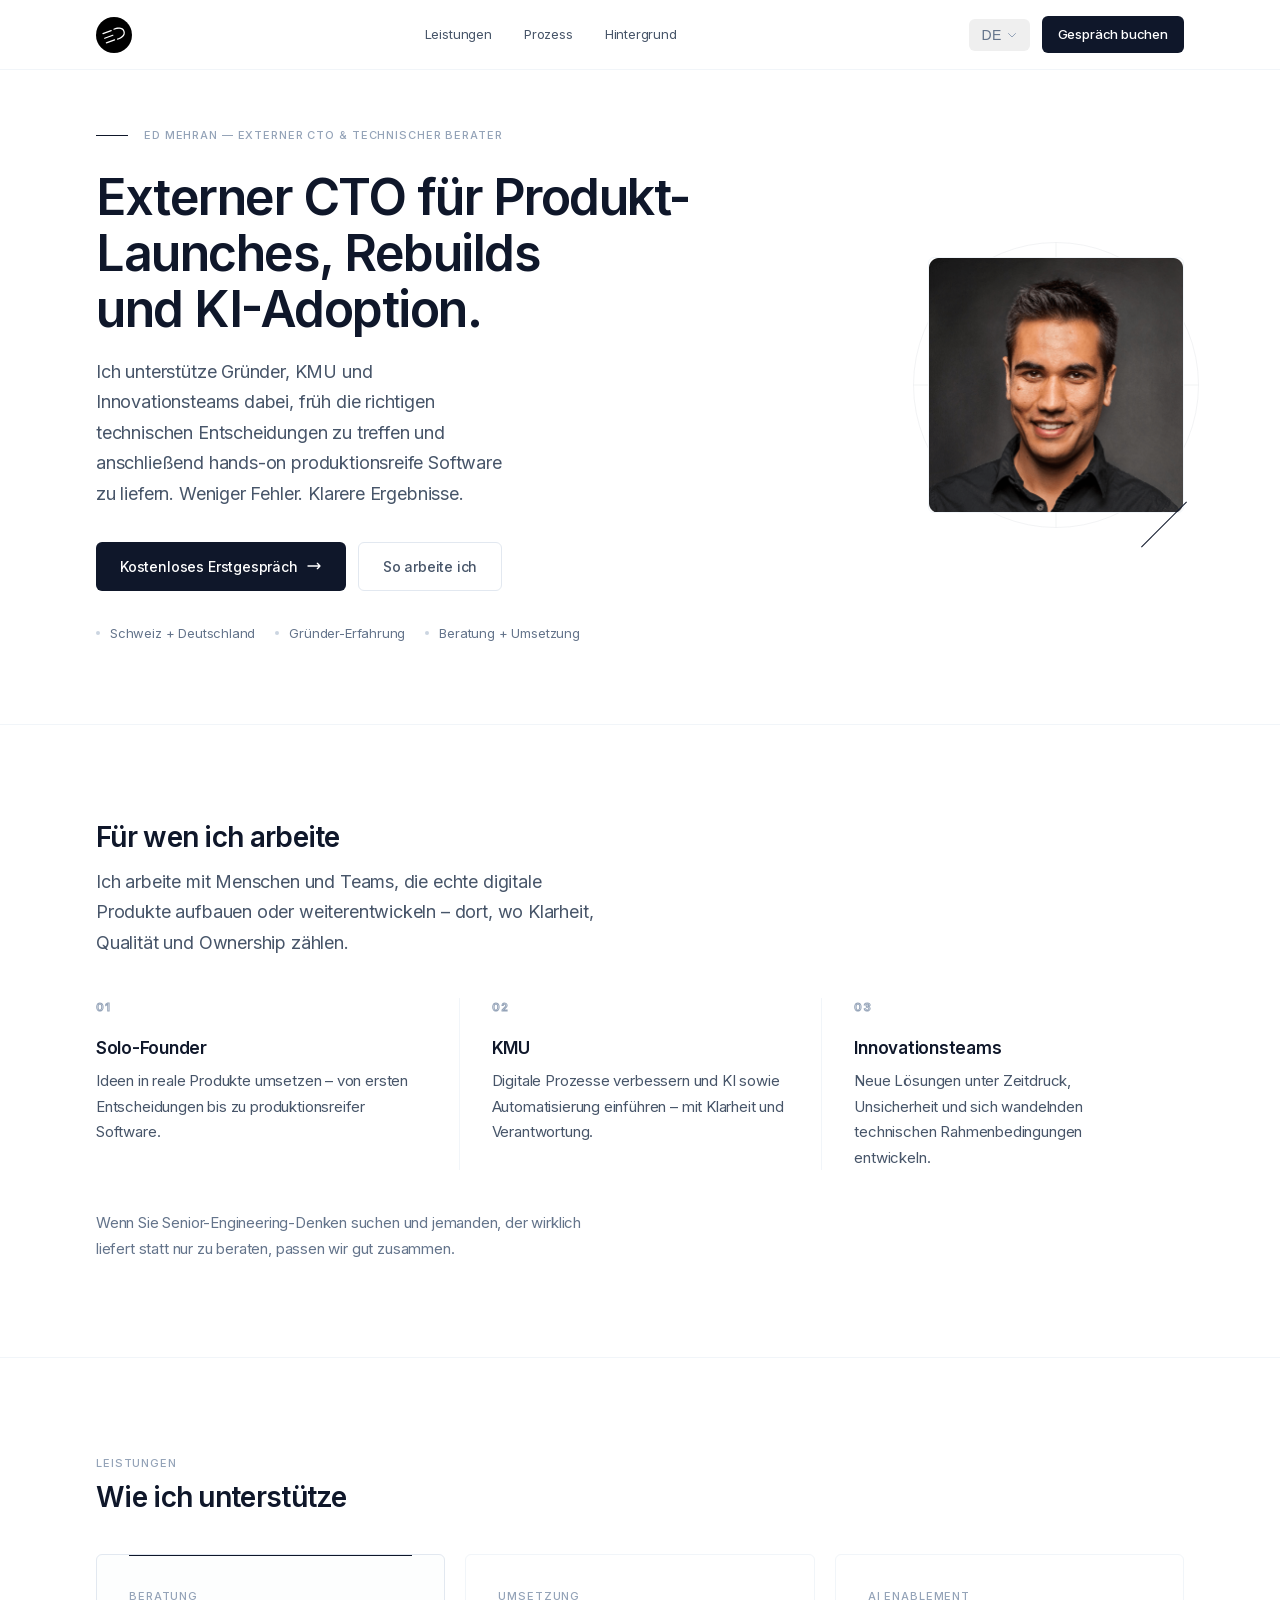
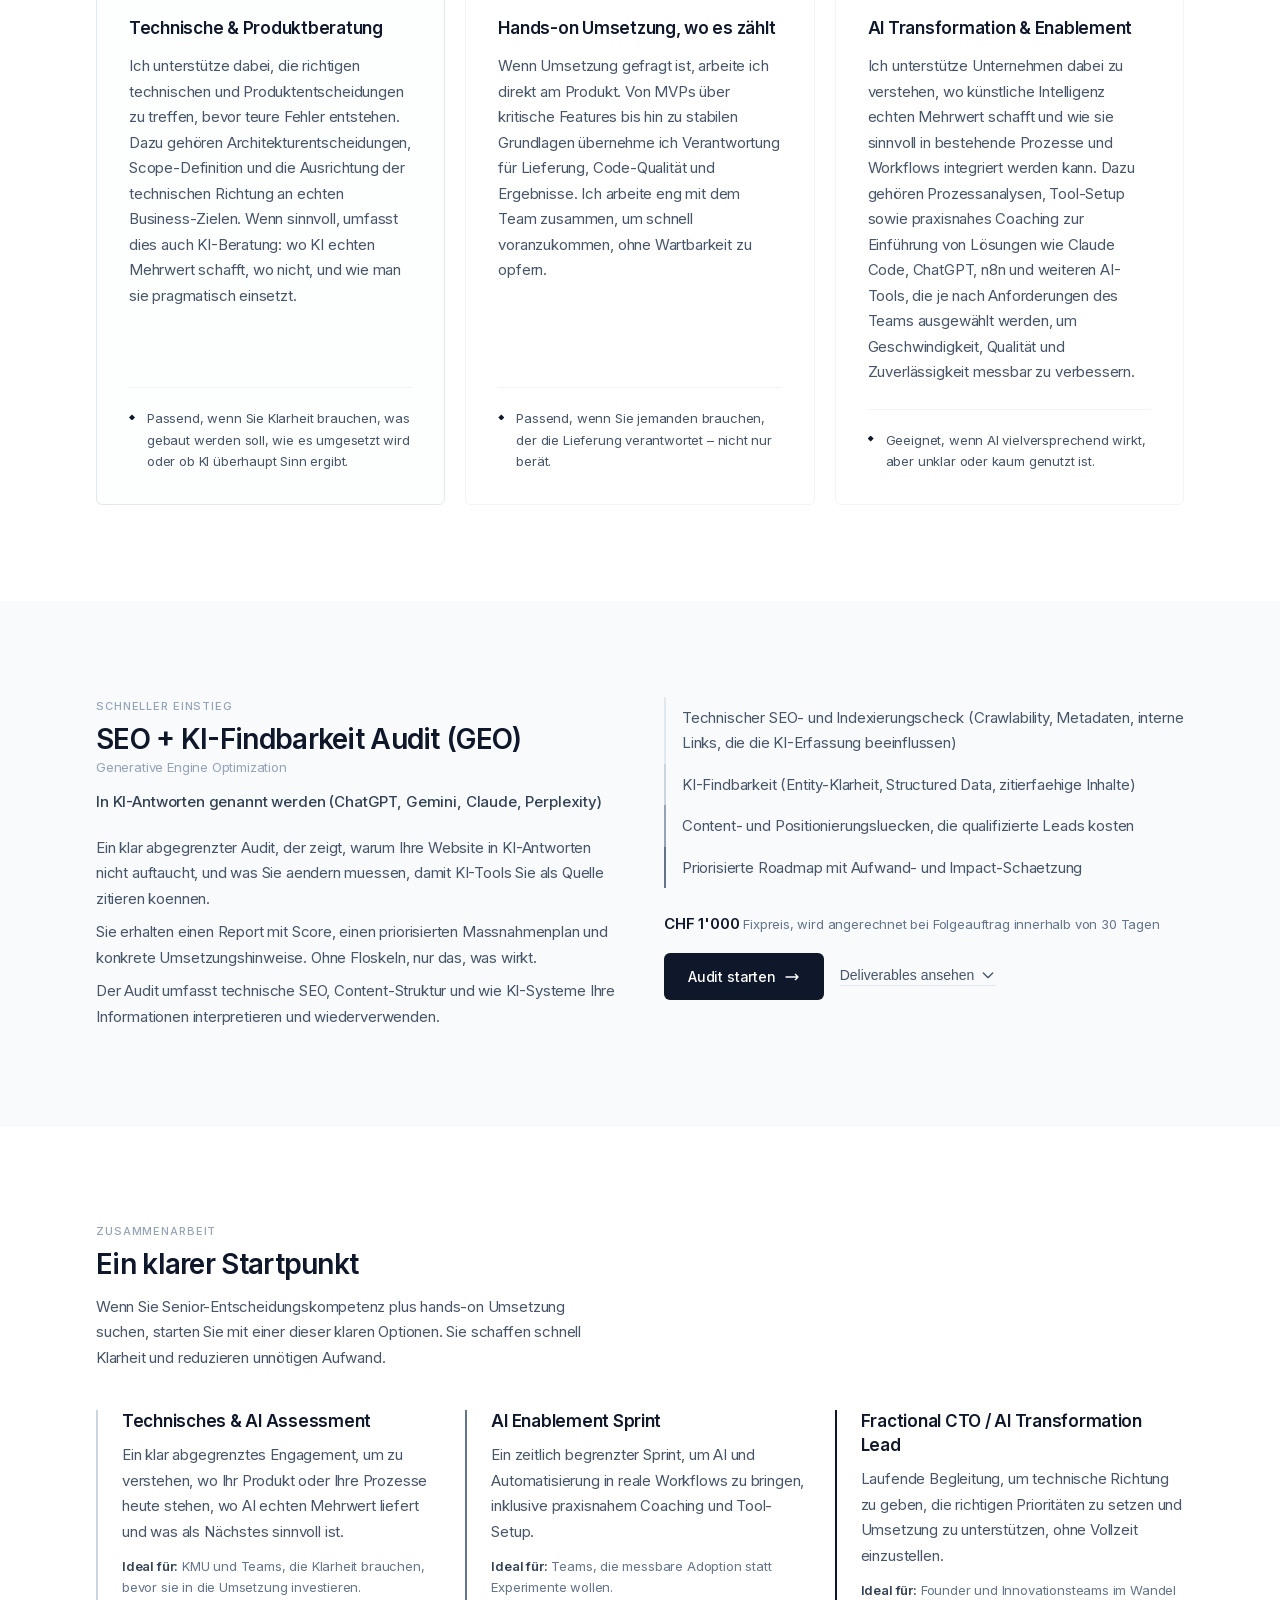
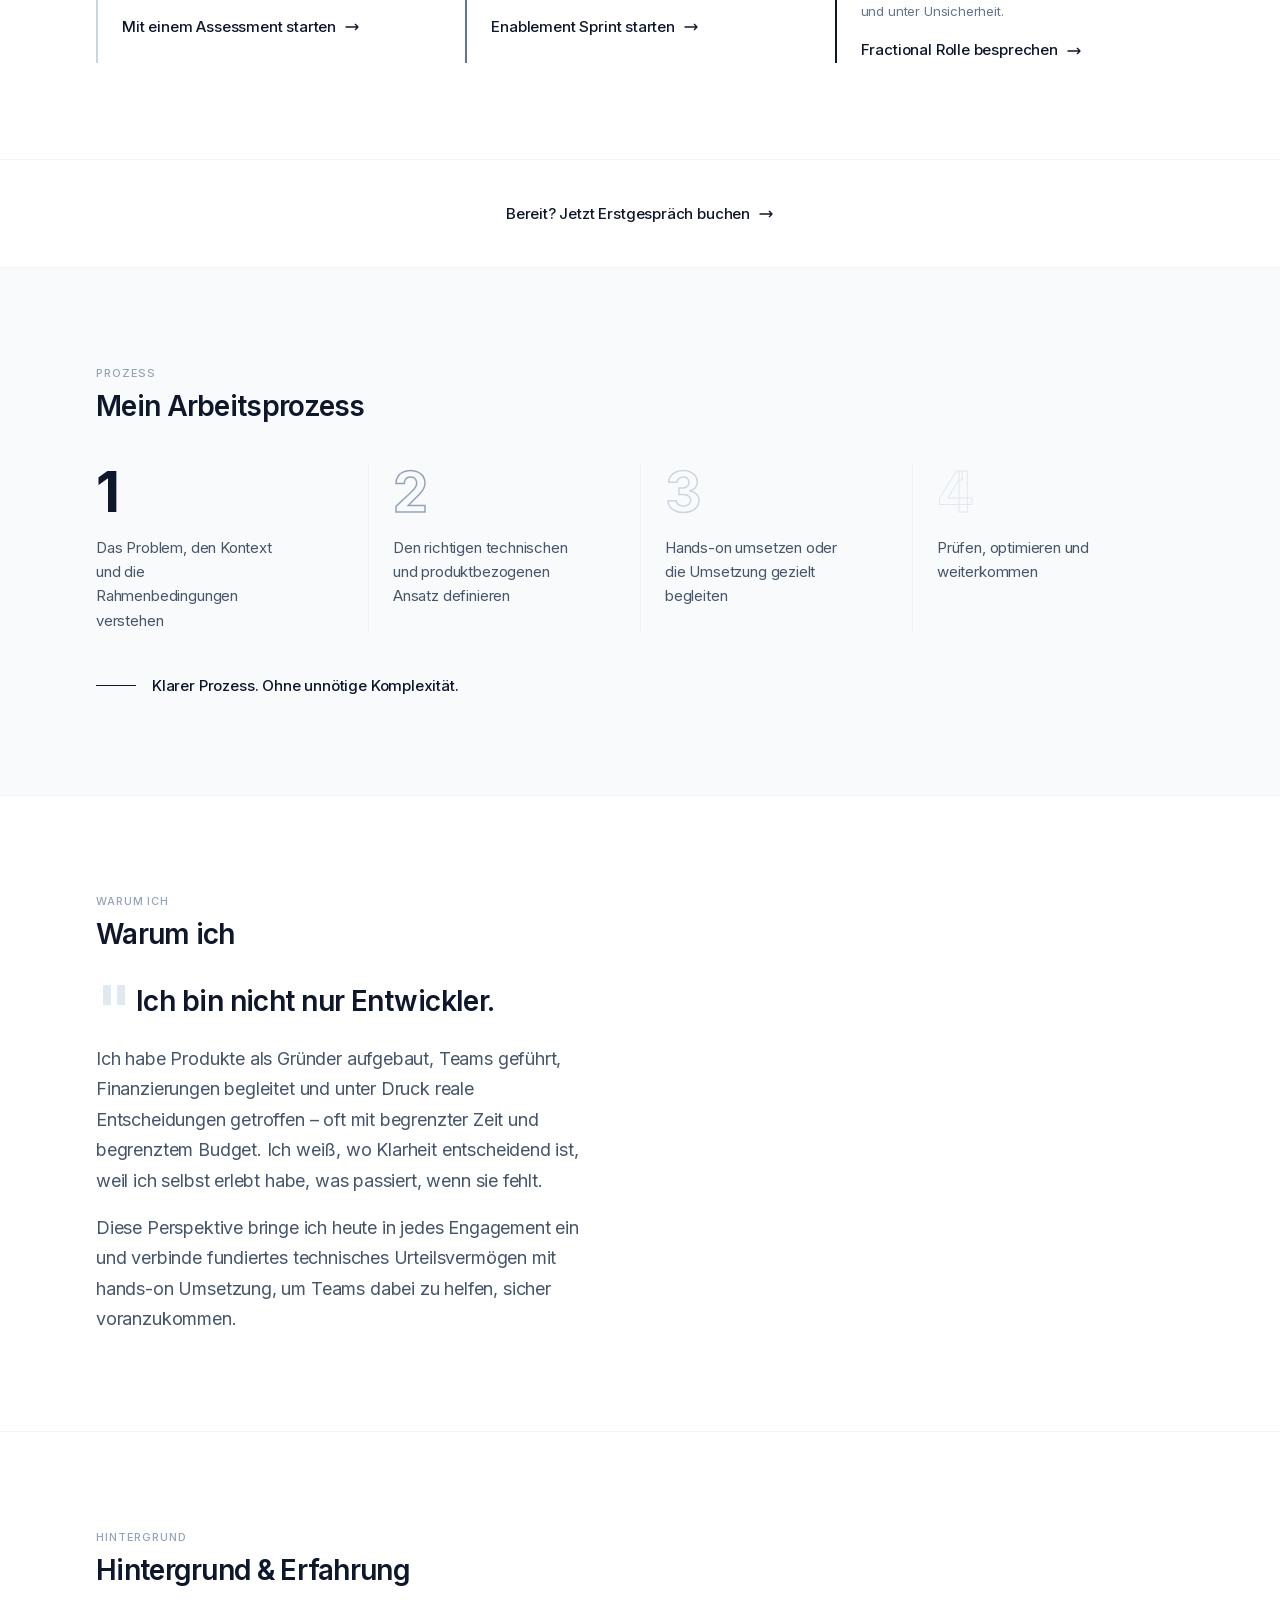
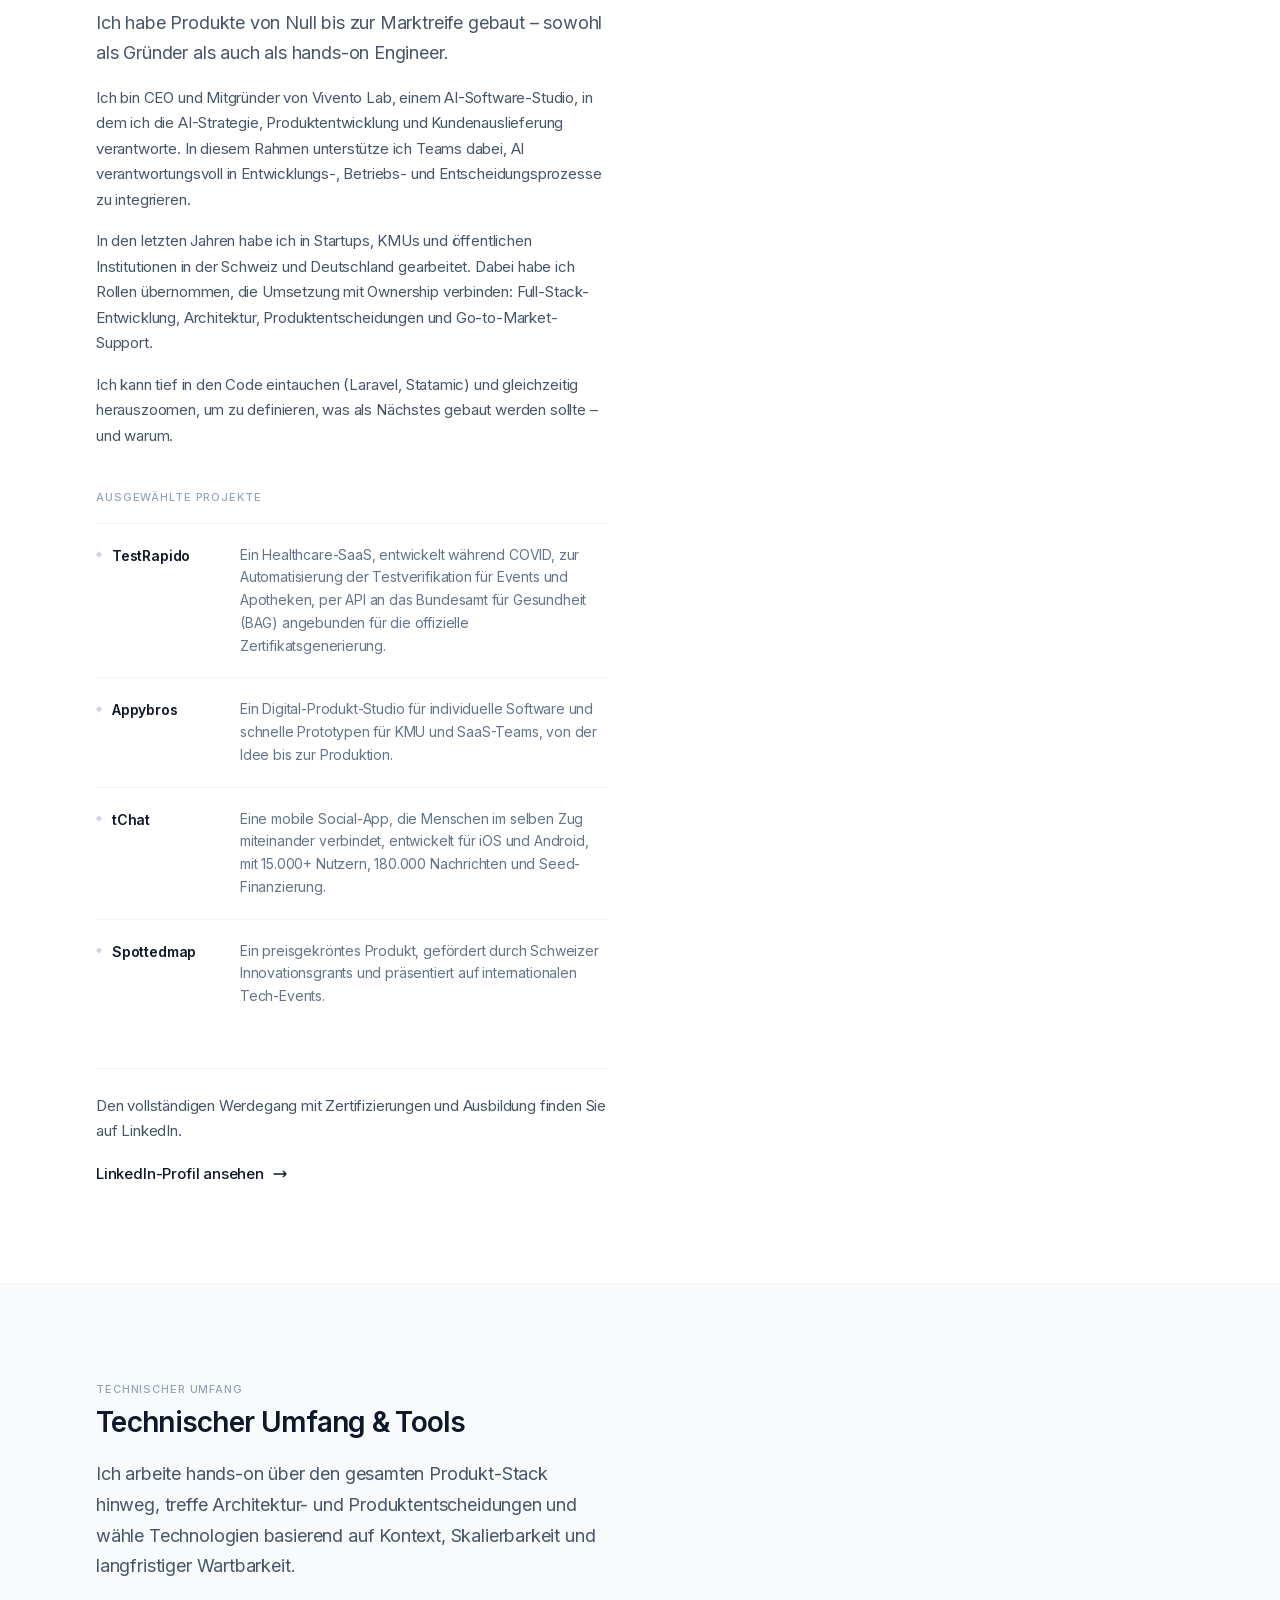
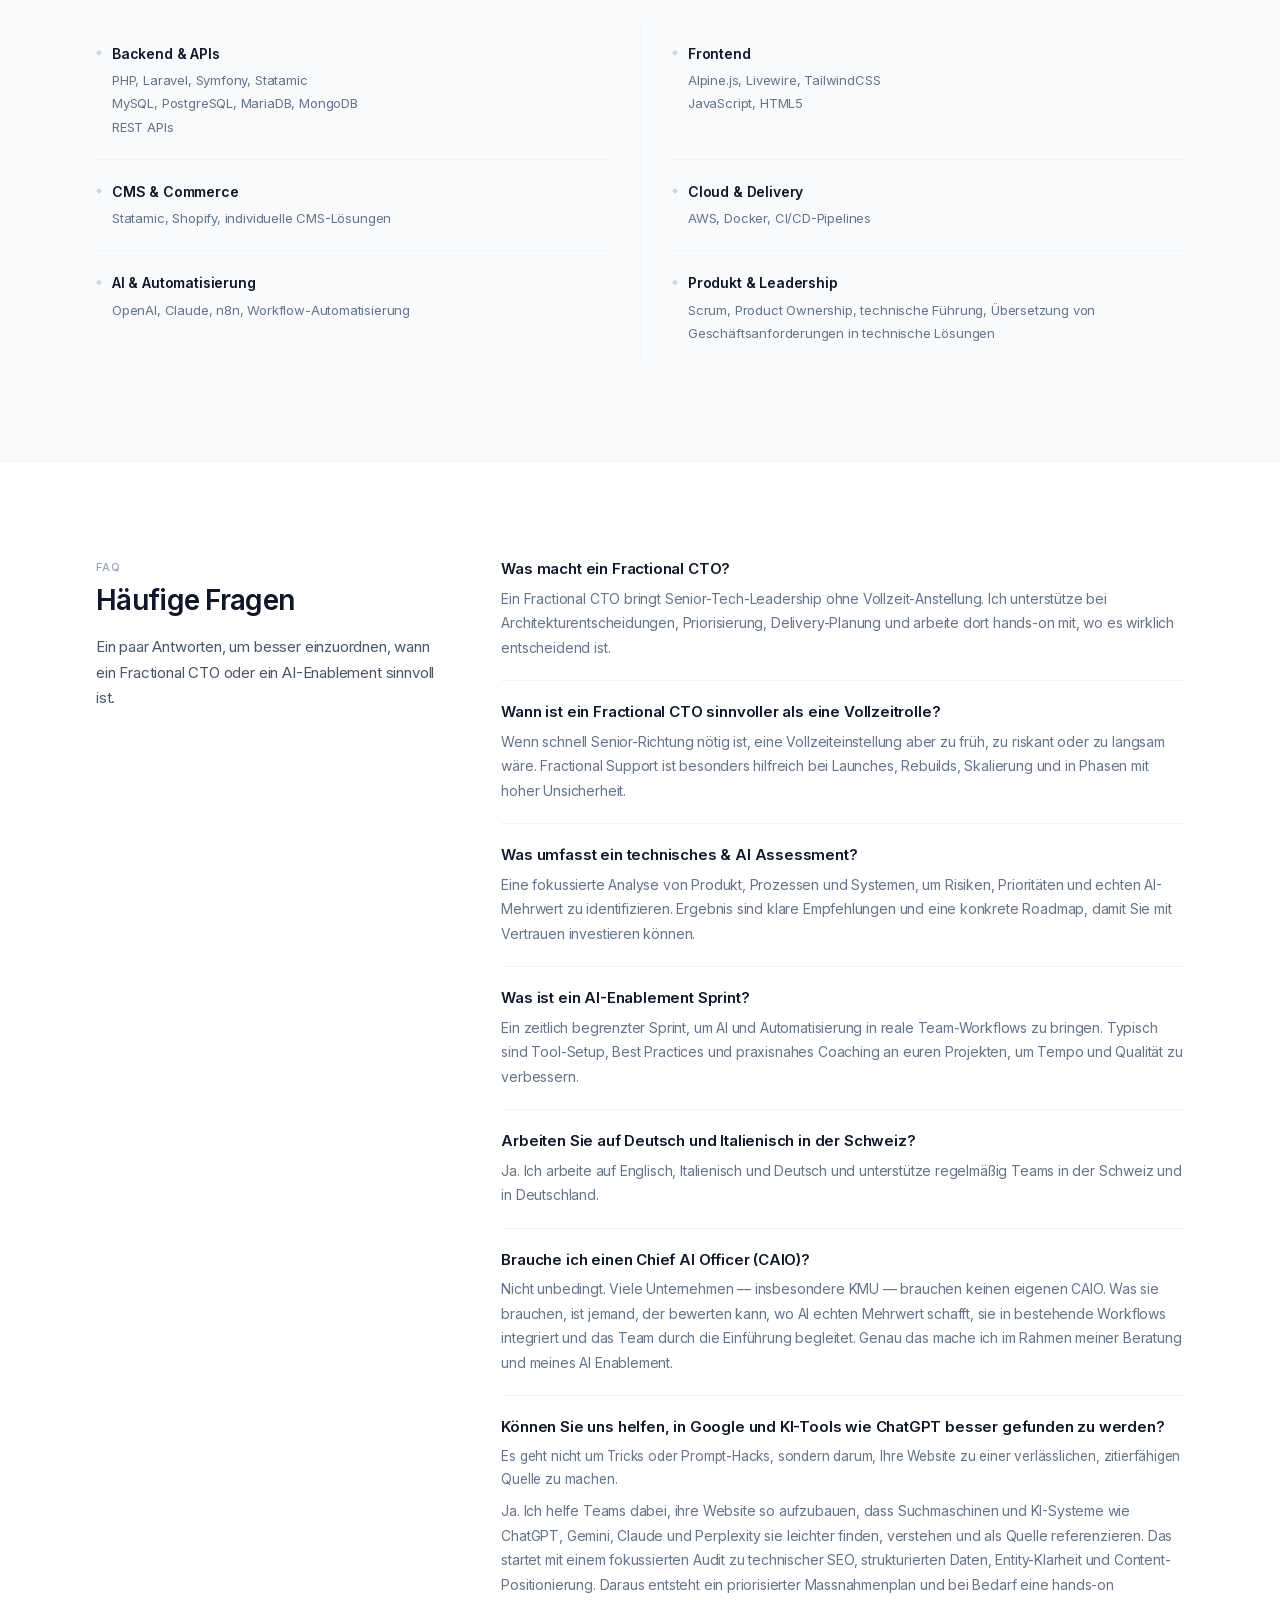
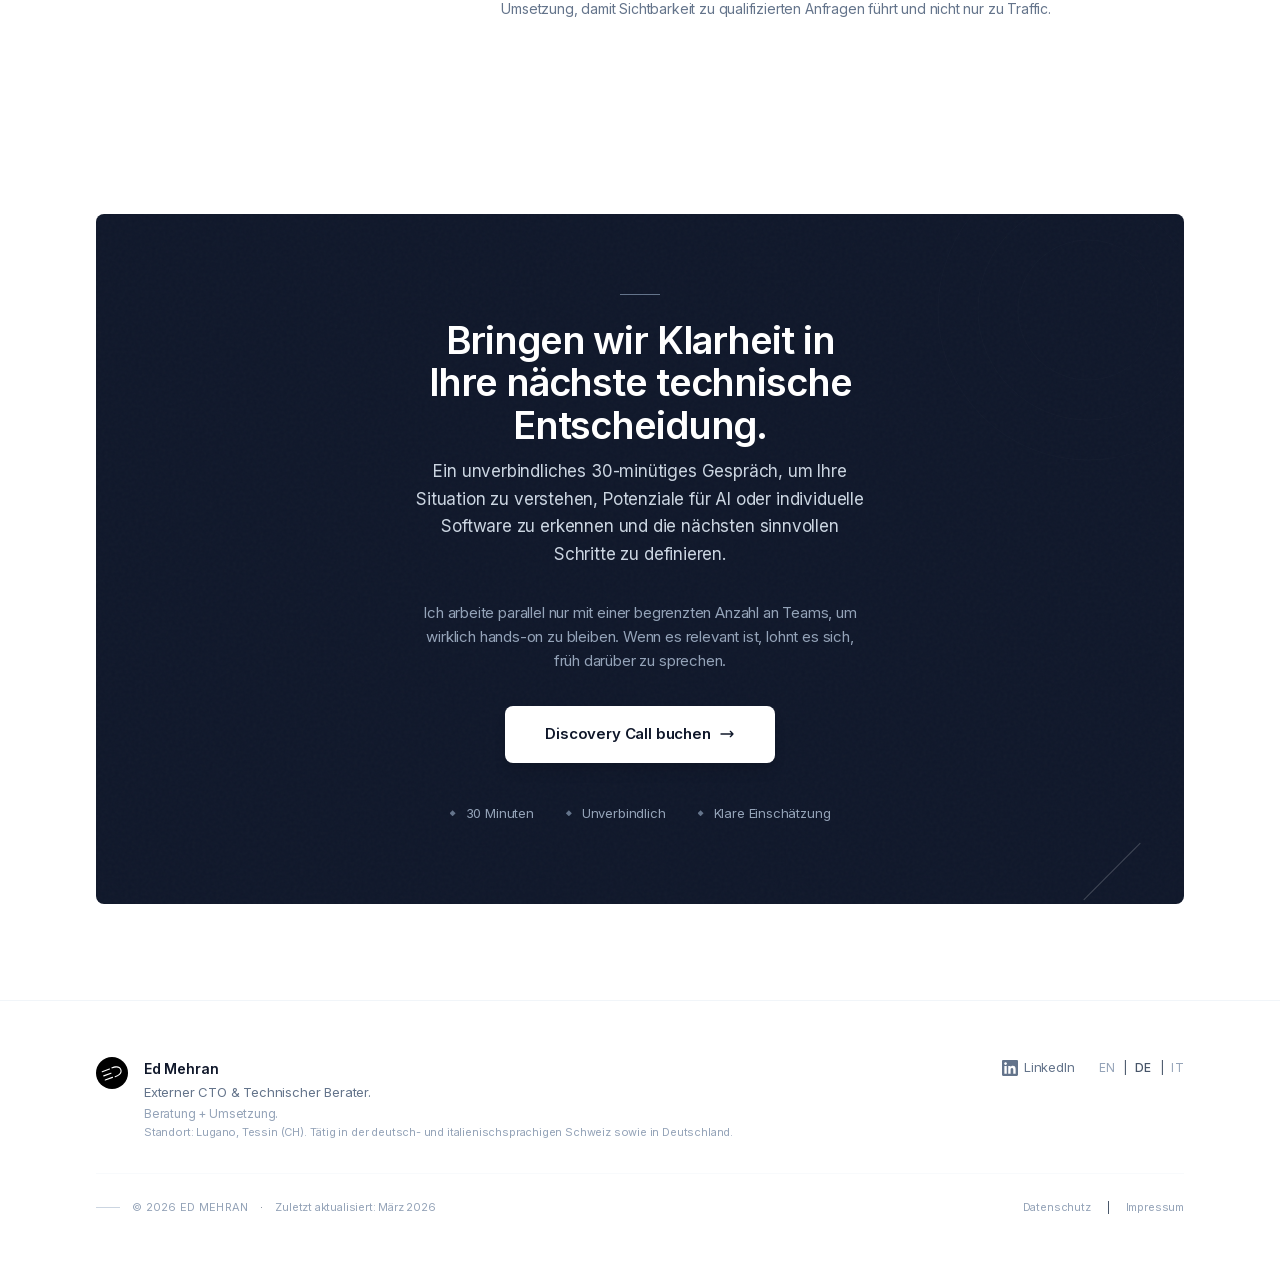
==== de/index.html @ 8ff1a32e "Improve mobile sticky CTA design and GEO section border gradient" ====
<!DOCTYPE html>
<html lang="de">
<head>
    <meta charset="UTF-8"/>
    <meta name="viewport" content="width=device-width, initial-scale=1.0"/>

    <!-- Primary Meta Tags -->
    <title>Ed Mehran | Externer CTO & Technischer Berater für Startups</title>
    <meta name="description" content="Ich helfe Gründern, frühzeitig die richtigen technischen Entscheidungen zu treffen und hands-on umzusetzen. Für KMU in der Schweiz und Deutschland."/>
    <meta name="author" content="Ed Mehran"/>
    <meta name="robots" content="index, follow, max-image-preview:large, max-snippet:-1, max-video-preview:-1"/>
    
    <!-- Canonical & Language Alternates -->
    <link rel="canonical" href="https://edmehran.com/de/"/>
    <link rel="alternate" hreflang="en" href="https://edmehran.com/"/>
    <link rel="alternate" hreflang="de" href="https://edmehran.com/de/"/>
    <link rel="alternate" hreflang="it" href="https://edmehran.com/it/"/>
    <link rel="alternate" hreflang="x-default" href="https://edmehran.com/"/>

    <!-- Open Graph / Facebook -->
    <meta property="og:type" content="website"/>
    <meta property="og:url" content="https://edmehran.com/de/"/>
    <meta property="og:title" content="Ed Mehran | Externer CTO & Technischer Berater"/>
    <meta property="og:description" content="Ich helfe Gründern, die richtigen technischen Entscheidungen zu treffen und setze sie hands-on um. Beratung + Umsetzung."/>
    <meta property="og:image" content="https://edmehran.com/assets/images/og-image-de.png"/>
    <meta property="og:image:width" content="1200"/>
    <meta property="og:image:height" content="630"/>
    <meta property="og:image:alt" content="Ed Mehran - Technischer Berater für Startups"/>
    <meta property="og:site_name" content="Ed Mehran"/>
    <meta property="og:locale" content="de_CH"/>
    <meta property="og:locale:alternate" content="en_US"/>
    <meta property="og:locale:alternate" content="it_CH"/>

    <!-- Twitter -->
    <meta name="twitter:card" content="summary_large_image"/>
    <meta name="twitter:url" content="https://edmehran.com/de/"/>
    <meta name="twitter:title" content="Ed Mehran | Externer CTO & Technischer Berater"/>
    <meta name="twitter:description" content="Ich helfe Gründern, die richtigen technischen Entscheidungen zu treffen und setze sie hands-on um. Beratung + Umsetzung."/>
    <meta name="twitter:image" content="https://edmehran.com/assets/images/og-image-de.png"/>
    <meta name="twitter:image:alt" content="Ed Mehran - Technischer Berater für Startups"/>

    <!-- Favicon -->
    <link rel="apple-touch-icon" sizes="180x180" href="../assets/favicon/apple-touch-icon.png">
    <link rel="icon" type="image/png" sizes="32x32" href="../assets/favicon/favicon-32x32.png">
    <link rel="icon" type="image/png" sizes="16x16" href="../assets/favicon/favicon-16x16.png">
    <link rel="manifest" href="../assets/favicon/site.webmanifest">
    <meta name="msapplication-TileColor" content="#0f172a">
    <meta name="theme-color" content="#ffffff">

    <!-- Structured Data for AI & Rich Snippets -->
    <script type="application/ld+json">
    {
      "@context": "https://schema.org",
      "@graph": [
        {
          "@type": "WebSite",
          "@id": "https://edmehran.com/#website",
          "url": "https://edmehran.com/",
          "name": "Ed Mehran",
          "description": "Externer CTO & Technischer Berater",
          "publisher": { "@id": "https://edmehran.com/#person" },
          "inLanguage": ["en", "de", "it"]
        },
        {
          "@type": "Person",
          "@id": "https://edmehran.com/#person",
          "name": "Ed Mehran",
          "url": "https://edmehran.com/",
          "image": "https://edmehran.com/assets/images/ed-mehran.png",
          "jobTitle": "Externer CTO & Technischer Berater",
          "description": "Unabhängiger externer CTO und technischer Berater mit Sitz in Lugano (Tessin), Schweiz. Ich unterstütze Founder, KMU und Innovationsteams bei frühen technischen Entscheidungen und liefere hands-on produktionsreife Software, inklusive AI Transformation & Enablement.",
          "hasOccupation": {
            "@type": "Occupation",
            "name": "Externer CTO & Technischer Berater"
          },
          "knowsAbout": [
            "Frühe technische Entscheidungen",
            "Build-vs-Buy Entscheidungen",
            "MVP Scoping unter Constraints",
            "Software-Architektur",
            "Produktentwicklung",
            "AI Adoption in KMU",
            "AI Enablement",
            "Production Readiness",
            "SaaS",
            "Laravel",
            "Statamic"
          ],
          "sameAs": [
            "https://www.linkedin.com/in/edmehran/",
            "https://x.com/ed_mehran",
            "https://github.com/awahed"
          ],
          "worksFor": {
            "@type": "Organization",
            "name": "Vivento Lab Sagl",
            "url": "https://vivento.ch",
            "taxID": "CHE-110.125.773"
          },
          "address": {
            "@type": "PostalAddress",
            "addressLocality": "Lugano",
            "addressRegion": "TI",
            "addressCountry": "CH"
          },
          "geo": {
            "@type": "GeoCoordinates",
            "latitude": 46.0037,
            "longitude": 8.9511
          }
        },
        {
          "@type": "ProfessionalService",
          "@id": "https://edmehran.com/#service",
          "name": "Ed Mehran - Technische Beratung",
          "url": "https://edmehran.com/de/",
          "description": "Leistungen als externer CTO, technische Beratung sowie AI Transformation & Enablement für Startups, KMU und Innovationsteams in der Schweiz und Deutschland.",
          "provider": { "@id": "https://edmehran.com/#person" },
          "areaServed": [
            { "@type": "Country", "name": "Switzerland" },
            { "@type": "City", "name": "Lugano" },
            { "@type": "City", "name": "Zurich" },
            { "@type": "City", "name": "Basel" },
            { "@type": "City", "name": "Bern" },
            { "@type": "City", "name": "Zug" },
            { "@type": "City", "name": "St. Gallen" },
            { "@type": "City", "name": "Lucerne" },
            { "@type": "City", "name": "Winterthur" },
            { "@type": "City", "name": "Bellinzona" },
            { "@type": "Country", "name": "Germany" },
            { "@type": "City", "name": "Munich" },
            { "@type": "City", "name": "Berlin" },
            { "@type": "City", "name": "Hamburg" },
            { "@type": "City", "name": "Frankfurt" }
          ],
          "serviceType": [
            "Externer CTO",
            "Technische Beratung",
            "MVP-Entwicklung",
            "Software-Architektur",
            "Produktstrategie",
            "AI Transformation & Enablement"
          ],
          "hasOfferCatalog": [
            {
              "@type": "OfferCatalog",
              "name": "Leistungen",
              "itemListElement": [
                {
                  "@type": "Offer",
                  "name": "Technische & Produktberatung",
                  "itemOffered": {
                    "@type": "Service",
                    "name": "Technische & Produktberatung",
                    "description": "Architekturentscheidungen, Scope-Definition und Ausrichtung der technischen Richtung auf Business-Ziele."
                  }
                },
                {
                  "@type": "Offer",
                  "name": "Hands-on Umsetzung",
                  "itemOffered": {
                    "@type": "Service",
                    "name": "Hands-on Umsetzung",
                    "description": "Von MVPs bis zu kritischen Features und soliden Grundlagen. Verantwortung für Lieferung, Code-Qualität und Ergebnisse."
                  }
                },
                {
                  "@type": "Offer",
                  "name": "AI Transformation & Enablement",
                  "itemOffered": {
                    "@type": "Service",
                    "name": "AI Transformation & Enablement",
                    "description": "Prozessanalyse, Tool-Setup und praxisnahes Coaching, um AI-Werkzeuge wirksam und messbar einzusetzen."
                  }
                }
              ]
            },
            {
              "@type": "OfferCatalog",
              "name": "Zusammenarbeit",
              "itemListElement": [
                {
                  "@type": "Offer",
                  "name": "Technisches & AI Assessment",
                  "url": "https://edmehran.com/de/#engagement",
                  "category": "Assessment",
                  "audience": {
                    "@type": "Audience",
                    "audienceType": "KMU und Teams, die Klarheit brauchen, bevor sie in die Umsetzung investieren."
                  },
                  "itemOffered": {
                    "@type": "Service",
                    "name": "Technisches & AI Assessment",
                    "serviceType": "Assessment",
                    "description": "Klar abgegrenztes Engagement zur Einordnung von Produkt/Prozessen, Identifikation von AI-Mehrwert und Ableitung der nächsten Schritte."
                  }
                },
                {
                  "@type": "Offer",
                  "name": "AI Enablement Sprint",
                  "url": "https://edmehran.com/de/#engagement",
                  "category": "Sprint",
                  "audience": {
                    "@type": "Audience",
                    "audienceType": "Teams, die messbare Adoption statt Experimente wollen."
                  },
                  "itemOffered": {
                    "@type": "Service",
                    "name": "AI Enablement Sprint",
                    "serviceType": "Sprint",
                    "description": "Zeitlich begrenzter Sprint, um AI und Automatisierung in reale Workflows zu bringen, inklusive Coaching und Tool-Setup."
                  }
                },
                {
                  "@type": "Offer",
                  "name": "Fractional CTO / AI Transformation Lead",
                  "url": "https://edmehran.com/de/#engagement",
                  "category": "Retainer",
                  "audience": {
                    "@type": "Audience",
                    "audienceType": "Founder und Innovationsteams, die Komplexität und Veränderung navigieren."
                  },
                  "itemOffered": {
                    "@type": "Service",
                    "name": "Fractional CTO / AI Transformation Lead",
                    "serviceType": "Fractional Leadership",
                    "description": "Laufende Begleitung, um technische Richtung zu geben, Prioritäten zu setzen und Umsetzung zu unterstützen, ohne Vollzeit einzustellen."
                  }
                },
                {
                  "@type": "Offer",
                  "name": "SEO + KI-Findbarkeit Audit (GEO)",
                  "url": "https://edmehran.com/de/#geo-audit",
                  "category": "Audit",
                  "itemOffered": {
                    "@type": "Service",
                    "name": "SEO + KI-Findbarkeit Audit (GEO)",
                    "serviceType": "Audit",
                    "description": "Abgegrenzter Audit zur Verbesserung von SEO und KI-Findbarkeit, mit klaren Prioritäten und konkretem Massnahmenplan."
                  }
                }
              ]
            }
          ]
        },
        {
          "@type": "WebPage",
          "@id": "https://edmehran.com/de/#webpage",
          "url": "https://edmehran.com/de/",
          "name": "Ed Mehran | Externer CTO & Technischer Berater",
          "isPartOf": { "@id": "https://edmehran.com/#website" },
          "about": { "@id": "https://edmehran.com/#person" },
          "mainEntity": { "@id": "https://edmehran.com/#service" },
          "description": "Technische Beratung mit Gründer-Perspektive für Startups und KMU, inklusive Produktentwicklung, AI Transformation & Enablement und produktionsreifer Software-Lieferung.",
          "inLanguage": "de",
          "dateModified": "2026-03-01"
        }
      ]
    }
    </script>

    <script type="application/ld+json">
    {
      "@context": "https://schema.org",
      "@type": "FAQPage",
      "mainEntity": [
        {
          "@type": "Question",
          "name": "Was macht ein Fractional CTO?",
          "acceptedAnswer": {
            "@type": "Answer",
            "text": "Ein Fractional CTO bringt Senior-Tech-Leadership ohne Vollzeit-Anstellung. Ich unterstütze bei Architekturentscheidungen, Priorisierung, Delivery-Planung und arbeite dort hands-on mit, wo es wirklich entscheidend ist."
          }
        },
        {
          "@type": "Question",
          "name": "Wann ist ein Fractional CTO sinnvoller als eine Vollzeitrolle?",
          "acceptedAnswer": {
            "@type": "Answer",
            "text": "Wenn schnell Senior-Richtung nötig ist, eine Vollzeiteinstellung aber zu früh, zu riskant oder zu langsam wäre. Fractional Support ist besonders hilfreich bei Launches, Rebuilds, Skalierung und in Phasen mit hoher Unsicherheit."
          }
        },
        {
          "@type": "Question",
          "name": "Was umfasst ein technisches & AI Assessment?",
          "acceptedAnswer": {
            "@type": "Answer",
            "text": "Eine fokussierte Analyse von Produkt, Prozessen und Systemen, um Risiken, Prioritäten und echten AI-Mehrwert zu identifizieren. Ergebnis sind klare Empfehlungen und eine konkrete Roadmap, damit Sie mit Vertrauen investieren können."
          }
        },
        {
          "@type": "Question",
          "name": "Was ist ein AI-Enablement Sprint?",
          "acceptedAnswer": {
            "@type": "Answer",
            "text": "Ein zeitlich begrenzter Sprint, um AI und Automatisierung in reale Team-Workflows zu bringen. Typisch sind Tool-Setup, Best Practices und praxisnahes Coaching an euren Projekten, um Tempo und Qualität zu verbessern."
          }
        },
        {
          "@type": "Question",
          "name": "Arbeiten Sie auf Deutsch und Italienisch in der Schweiz?",
          "acceptedAnswer": {
            "@type": "Answer",
            "text": "Ja. Ich arbeite auf Englisch, Italienisch und Deutsch und unterstütze regelmäßig Teams in der Schweiz und in Deutschland."
          }
        },
        {
          "@type": "Question",
          "name": "Brauche ich einen Chief AI Officer (CAIO)?",
          "acceptedAnswer": {
            "@type": "Answer",
            "text": "Nicht unbedingt. Viele Unternehmen — insbesondere KMU — brauchen keinen eigenen CAIO. Was sie brauchen, ist jemand, der bewerten kann, wo AI echten Mehrwert schafft, sie in bestehende Workflows integriert und das Team durch die Einführung begleitet. Genau das mache ich im Rahmen meiner Beratung und meines AI Enablement."
          }
        },
        {
          "@type": "Question",
          "name": "Können Sie uns helfen, in Google und KI-Tools wie ChatGPT besser gefunden zu werden?",
          "acceptedAnswer": {
            "@type": "Answer",
            "text": "Ja. Ich helfe Teams dabei, ihre Website so aufzubauen, dass Suchmaschinen und KI-Systeme wie ChatGPT, Gemini, Claude und Perplexity sie leichter finden, verstehen und als Quelle referenzieren. Das startet mit einem fokussierten Audit zu technischer SEO, strukturierten Daten, Entity-Klarheit und Content-Positionierung. Daraus entsteht ein priorisierter Massnahmenplan und bei Bedarf eine hands-on Umsetzung, damit Sichtbarkeit zu qualifizierten Anfragen führt und nicht nur zu Traffic."
          }
        }
      ]
    }
    </script>

    <script type="application/ld+json">
    {
      "@context": "https://schema.org",
      "@type": "BreadcrumbList",
      "itemListElement": [
        {
          "@type": "ListItem",
          "position": 1,
          "name": "Home",
          "item": "https://edmehran.com/"
        },
        {
          "@type": "ListItem",
          "position": 2,
          "name": "Deutsch",
          "item": "https://edmehran.com/de/"
        }
      ]
    }
    </script>

    <link rel="stylesheet" href="../assets/css/style.css">
    <script defer src="../assets/js/alpine.min.js"></script>
    <!-- Privacy-friendly analytics by Plausible -->
    <script async src="https://plausible.io/js/pa-OlTwVZ5_C9F_pvSf1bRpq.js"></script>
    <script>
      window.plausible=window.plausible||function(){(plausible.q=plausible.q||[]).push(arguments)},plausible.init=plausible.init||function(i){plausible.o=i||{}};
      plausible.init()
    </script>
</head>
<body>
    <div class="min-h-screen flex flex-col">
        <!-- Header -->
        <header x-data="{ mobileMenuOpen: false, langMenuOpen: false }" class="header">
            <nav class="container-wide py-4">
                <div class="flex items-center justify-between">
                    <!-- Logo -->
                    <a href="../" class="flex items-center" aria-label="Ed Mehran - Home">
                        <svg class="w-9 h-9" width="48" height="48" viewBox="0 0 48 48" fill="none" xmlns="http://www.w3.org/2000/svg">
                            <circle cx="24" cy="24" r="24" fill="black"></circle>
                            <path fill-rule="evenodd" clip-rule="evenodd" d="M8.53964 22.3585C8.38332 21.929 8.60477 21.4541 9.03427 21.2978L19.9217 17.335C20.3512 17.1787 20.8261 17.4002 20.9825 17.8297C21.1388 18.2592 20.9173 18.7341 20.4878 18.8904L9.60037 22.8531C9.17087 23.0094 8.69597 22.788 8.53964 22.3585Z" fill="white"></path>
                            <path fill-rule="evenodd" clip-rule="evenodd" d="M10.804 28.5799C10.6477 28.1504 10.8692 27.6755 11.2987 27.5192L22.1861 23.5565C22.6156 23.4002 23.0906 23.6216 23.2469 24.0511C23.4032 24.4806 23.1817 24.9555 22.7522 25.1118L11.8648 29.0745C11.4353 29.2309 10.9604 29.0094 10.804 28.5799Z" fill="white"></path>
                            <path fill-rule="evenodd" clip-rule="evenodd" d="M13.0685 34.8011C12.9121 34.3716 13.1336 33.8967 13.5631 33.7404L24.4506 29.7777C24.8801 29.6213 25.355 29.8428 25.5113 30.2723C25.6676 30.7018 25.4462 31.1767 25.0167 31.333L14.1292 35.2957C13.6997 35.4521 13.2248 35.2306 13.0685 34.8011Z" fill="white"></path>
                            <path fill-rule="evenodd" clip-rule="evenodd" d="M38.0231 18.6741C37.4224 17.0235 36.4228 15.8684 35.1865 15.1194C33.9642 14.3788 32.5552 14.0614 31.1555 13.9967C28.3721 13.8681 25.4543 14.7302 23.6139 15.5529C23.2175 15.7301 23.0255 16.1835 23.174 16.5915C23.3227 17.0001 23.7746 17.2109 24.1832 17.0621L24.9986 16.7653L24.9998 16.7685C26.6733 16.1206 28.9561 15.552 31.079 15.6501C32.2919 15.7062 33.4092 15.9778 34.3289 16.535C35.2346 17.0837 35.9928 17.9351 36.4678 19.2402C36.9428 20.5453 36.9092 21.6848 36.5681 22.6873C36.2218 23.7053 35.5405 24.6315 34.6474 25.4541C33.0842 26.8939 30.97 27.9257 29.2715 28.5051L29.2727 28.5083L28.4573 28.805C28.0486 28.9538 27.8379 29.4056 27.9867 29.8143C28.1352 30.2223 28.5737 30.4462 28.9913 30.3271C30.93 29.7744 33.7192 28.5593 35.7687 26.6716C36.7994 25.7223 37.6747 24.5735 38.1351 23.2205C38.6007 21.8521 38.6239 20.3247 38.0231 18.6741Z" fill="white"></path>
                        </svg>
                    </a>

                    <!-- Desktop Nav -->
                    <div class="hidden md:flex items-center space-x-8">
                        <a href="#services" class="nav-link">Leistungen</a>
                        <a href="#how-i-work" class="nav-link">Prozess</a>
                        <a href="#background" class="nav-link">Hintergrund</a>
                    </div>

                    <!-- Right Side -->
                    <div class="flex items-center space-x-3">
                        <!-- Language Switcher -->
                        <div class="relative">
                            <button @click="langMenuOpen = !langMenuOpen" @click.away="langMenuOpen = false" class="btn-ghost" aria-label="Sprache wählen">
                                <span class="uppercase text-[0.6875rem] font-medium tracking-wide">de</span>
                                <svg class="w-3 h-3 ml-1 text-slate-400" fill="none" stroke="currentColor" viewBox="0 0 24 24">
                                    <path stroke-linecap="round" stroke-linejoin="round" stroke-width="2" d="M19 9l-7 7-7-7"/>
                                </svg>
                            </button>
                            <div x-show="langMenuOpen" x-cloak x-transition:enter="transition ease-out duration-100" x-transition:enter-start="opacity-0 scale-95" x-transition:enter-end="opacity-100 scale-100" x-transition:leave="transition ease-in duration-75" x-transition:leave-start="opacity-100 scale-100" x-transition:leave-end="opacity-0 scale-95" class="lang-dropdown">
                                <a href="../">English</a>
                                <a href="../it/">Italiano</a>
                            </div>
                        </div>

                        <!-- CTA Button -->
                        <a href="#contact" class="hidden md:inline-flex btn-primary" style="padding: 0.5rem 1rem; font-size: 0.8125rem;">Gespräch buchen</a>

                        <!-- Mobile Menu Button -->
                        <button @click="mobileMenuOpen = !mobileMenuOpen" class="md:hidden p-2 text-slate-600 hover:text-slate-900 hover:bg-slate-100 rounded-md" aria-label="Menü öffnen">
                            <svg x-show="!mobileMenuOpen" class="w-5 h-5" fill="none" stroke="currentColor" viewBox="0 0 24 24">
                                <path stroke-linecap="round" stroke-linejoin="round" stroke-width="2" d="M4 6h16M4 12h16M4 18h16"/>
                            </svg>
                            <svg x-show="mobileMenuOpen" x-cloak class="w-5 h-5" fill="none" stroke="currentColor" viewBox="0 0 24 24">
                                <path stroke-linecap="round" stroke-linejoin="round" stroke-width="2" d="M6 18L18 6M6 6l12 12"/>
                            </svg>
                        </button>
                    </div>
                </div>

                <!-- Mobile Menu -->
                <div x-show="mobileMenuOpen" x-cloak x-transition class="md:hidden mobile-menu">
                    <div class="flex flex-col space-y-1">
                        <a href="#services" @click="mobileMenuOpen = false">Leistungen</a>
                        <a href="#how-i-work" @click="mobileMenuOpen = false">Prozess</a>
                        <a href="#background" @click="mobileMenuOpen = false">Hintergrund</a>
                        <div class="pt-2 mt-2 border-t border-slate-100">
                            <a href="#contact" @click="mobileMenuOpen = false" class="btn-primary w-full text-center">Kostenloses Erstgespräch</a>
                        </div>
                    </div>
                </div>
            </nav>
        </header>

        <main class="flex-grow">
            <!-- Hero Section -->
            <section class="relative overflow-hidden bg-white">
                <div class="container-wide pt-10 pb-12 md:pt-12 md:pb-16 lg:pt-14 lg:pb-20">
                    <div class="grid hero-grid gap-8 lg:gap-10 items-center">
                        <!-- Content -->
                        <div class="max-w-xl lg:max-w-none">
                            <div class="hero-eyebrow mb-6">
                                <p class="text-eyebrow">Ed Mehran — Externer CTO & Technischer Berater</p>
                            </div>

                            <h1 class="text-display mb-5 text-balance">Externer CTO für Produkt-Launches, Rebuilds und KI-Adoption.</h1>

                            <p class="text-body-lg mb-8" style="max-width: 26rem;">Ich unterstütze Gründer, KMU und Innovationsteams dabei, früh die richtigen technischen Entscheidungen zu treffen und anschließend hands-on produktionsreife Software zu liefern. Weniger Fehler. Klarere Ergebnisse.</p>

                            <div class="flex flex-col sm:flex-row gap-3 mb-8">
                                <a href="https://meetings-eu1.hubspot.com/ed-mehran1" class="btn-primary">
                                    Kostenloses Erstgespräch
                                    <svg class="ml-2 w-4 h-4" fill="none" stroke="currentColor" viewBox="0 0 24 24">
                                        <path stroke-linecap="round" stroke-linejoin="round" stroke-width="2" d="M17 8l4 4m0 0l-4 4m4-4H3"/>
                                    </svg>
                                </a>
                                <a href="#how-i-work" class="btn-secondary">So arbeite ich</a>
                            </div>

                            <div class="flex flex-wrap gap-x-5 gap-y-2">
                                <span class="signal-chip">Schweiz + Deutschland</span>
                                <span class="signal-chip">Gründer-Erfahrung</span>
                                <span class="signal-chip">Beratung + Umsetzung</span>
                            </div>
                        </div>

                        <!-- Photo -->
                        <div class="hidden lg:flex justify-center lg:justify-end">
                            <div class="hero-photo-wrapper">
                                <div class="hero-motif text-slate-200">
                                    <svg viewBox="0 0 320 320" class="signal-rings">
                                        <circle cx="160" cy="160" r="150"/>
                                        <circle cx="160" cy="160" r="110"/>
                                        <circle cx="160" cy="160" r="70"/>
                                        <line x1="160" y1="10" x2="160" y2="50"/>
                                        <line x1="160" y1="270" x2="160" y2="310"/>
                                        <line x1="10" y1="160" x2="50" y2="160"/>
                                        <line x1="270" y1="160" x2="310" y2="160"/>
                                    </svg>
                                </div>
                                <div class="hero-photo-frame">
                                    <img src="../assets/images/ed-mehran.png" alt="Ed Mehran - Technical Advisor" loading="eager"/>
                                </div>
                            </div>
                        </div>
                    </div>
                </div>
            </section>

            <!-- Who I Work With -->
            <section id="who-i-work-with" class="section section-divided">
                <div class="container-wide">
                    <div class="max-w-lg mb-10">
                        <h2 class="text-h2 mb-3">Für wen ich arbeite</h2>
                        <p class="text-body-lg">Ich arbeite mit Menschen und Teams, die echte digitale Produkte aufbauen oder weiterentwickeln – dort, wo Klarheit, Qualität und Ownership zählen.</p>
                    </div>

                    <div class="grid md:grid-cols-3 mb-10">
                        <div class="who-card">
                            <p class="who-card-number">01</p>
                            <h3 class="text-h3 mb-2">Solo-Founder</h3>
                            <p class="text-body">Ideen in reale Produkte umsetzen – von ersten Entscheidungen bis zu produktionsreifer Software.</p>
                        </div>
                        <div class="who-card">
                            <p class="who-card-number">02</p>
                            <h3 class="text-h3 mb-2">KMU</h3>
                            <p class="text-body">Digitale Prozesse verbessern und KI sowie Automatisierung einführen – mit Klarheit und Verantwortung.</p>
                        </div>
                        <div class="who-card">
                            <p class="who-card-number">03</p>
                            <h3 class="text-h3 mb-2">Innovationsteams</h3>
                            <p class="text-body">Neue Lösungen unter Zeitdruck, Unsicherheit und sich wandelnden technischen Rahmenbedingungen entwickeln.</p>
                        </div>
                    </div>

                    <p class="text-body text-slate-500 max-w-lg">Wenn Sie Senior-Engineering-Denken suchen und jemanden, der wirklich liefert statt nur zu beraten, passen wir gut zusammen.</p>
                </div>
            </section>

            <!-- Services -->
            <section id="services" class="section section-divided">
                <div class="container-wide">
                    <div class="max-w-lg mb-10">
                        <p class="text-eyebrow mb-2">Leistungen</p>
                        <h2 class="text-h2">Wie ich unterstütze</h2>
                    </div>

                    <div class="grid md:grid-cols-3 gap-5">
                        <div class="service-card service-card-primary">
                            <p class="text-eyebrow mb-3">Beratung</p>
                            <h3 class="text-h3 mb-3">Technische & Produktberatung</h3>
                            <p class="text-body flex-grow mb-6">Ich unterstütze dabei, die richtigen technischen und Produktentscheidungen zu treffen, bevor teure Fehler entstehen. Dazu gehören Architekturentscheidungen, Scope-Definition und die Ausrichtung der technischen Richtung an echten Business-Zielen. Wenn sinnvoll, umfasst dies auch KI-Beratung: wo KI echten Mehrwert schafft, wo nicht, und wie man sie pragmatisch einsetzt.</p>
                            <div class="good-fit">
                                <span class="good-fit-marker"></span>
                                <p class="good-fit-text">Passend, wenn Sie Klarheit brauchen, was gebaut werden soll, wie es umgesetzt wird oder ob KI überhaupt Sinn ergibt.</p>
                            </div>
                        </div>

                        <div class="service-card">
                            <p class="text-eyebrow mb-3">Umsetzung</p>
                            <h3 class="text-h3 mb-3">Hands-on Umsetzung, wo es zählt</h3>
                            <p class="text-body flex-grow mb-6">Wenn Umsetzung gefragt ist, arbeite ich direkt am Produkt. Von MVPs über kritische Features bis hin zu stabilen Grundlagen übernehme ich Verantwortung für Lieferung, Code-Qualität und Ergebnisse. Ich arbeite eng mit dem Team zusammen, um schnell voranzukommen, ohne Wartbarkeit zu opfern.</p>
                            <div class="good-fit">
                                <span class="good-fit-marker"></span>
                                <p class="good-fit-text">Passend, wenn Sie jemanden brauchen, der die Lieferung verantwortet – nicht nur berät.</p>
                            </div>
                        </div>

                        <div class="service-card">
                            <p class="text-eyebrow mb-3">AI Enablement</p>
                            <h3 class="text-h3 mb-3">AI Transformation & Enablement</h3>
                            <p class="text-body flex-grow mb-6">Ich unterstütze Unternehmen dabei zu verstehen, wo künstliche Intelligenz echten Mehrwert schafft und wie sie sinnvoll in bestehende Prozesse und Workflows integriert werden kann. Dazu gehören Prozessanalysen, Tool-Setup sowie praxisnahes Coaching zur Einführung von Lösungen wie Claude Code, ChatGPT, n8n und weiteren AI-Tools, die je nach Anforderungen des Teams ausgewählt werden, um Geschwindigkeit, Qualität und Zuverlässigkeit messbar zu verbessern.</p>
                            <div class="good-fit">
                                <span class="good-fit-marker"></span>
                                <p class="good-fit-text">Geeignet, wenn AI vielversprechend wirkt, aber unklar oder kaum genutzt ist.</p>
                            </div>
                        </div>
                    </div>
                </div>
            </section>

            <!-- Entry Offer: GEO Audit -->
            <section id="geo-audit" class="section" x-data="{ open: false }">
                <div class="container-wide">
                    <div class="geo-audit-grid">
                        <div>
                            <p class="text-eyebrow mb-2">Schneller Einstieg</p>
                            <h2 class="text-h2 mb-1">SEO + KI-Findbarkeit Audit (GEO)</h2>
                            <p class="geo-subtitle">Generative Engine Optimization</p>
                            <p class="geo-hook">In KI-Antworten genannt werden (ChatGPT, Gemini, Claude, Perplexity)</p>
                            <p class="text-body mb-2">Ein klar abgegrenzter Audit, der zeigt, warum Ihre Website in KI-Antworten nicht auftaucht, und was Sie aendern muessen, damit KI-Tools Sie als Quelle zitieren koennen.</p>
                            <p class="text-body mb-2">Sie erhalten einen Report mit Score, einen priorisierten Massnahmenplan und konkrete Umsetzungshinweise. Ohne Floskeln, nur das, was wirkt.</p>
                            <p class="text-body">Der Audit umfasst technische SEO, Content-Struktur und wie KI-Systeme Ihre Informationen interpretieren und wiederverwenden.</p>
                        </div>
                        <div>
                            <ul class="geo-features">
                                <li class="geo-feature-item">Technischer SEO- und Indexierungscheck (Crawlability, Metadaten, interne Links, die die KI-Erfassung beeinflussen)</li>
                                <li class="geo-feature-item">KI-Findbarkeit (Entity-Klarheit, Structured Data, zitierfaehige Inhalte)</li>
                                <li class="geo-feature-item">Content- und Positionierungsluecken, die qualifizierte Leads kosten</li>
                                <li class="geo-feature-item">Priorisierte Roadmap mit Aufwand- und Impact-Schaetzung</li>
                            </ul>
                            <p class="geo-audit-price mb-4">CHF 1'000 <span>Fixpreis, wird angerechnet bei Folgeauftrag innerhalb von 30 Tagen</span></p>
                            <div class="geo-audit-ctas">
                                <a href="#contact" class="btn-primary">
                                    Audit starten
                                    <svg class="ml-2 w-4 h-4" fill="none" stroke="currentColor" viewBox="0 0 24 24"><path stroke-linecap="round" stroke-linejoin="round" stroke-width="2" d="M17 8l4 4m0 0l-4 4m4-4H3"/></svg>
                                </a>
                                <button type="button" class="geo-audit-toggle" :aria-expanded="open.toString()" aria-controls="geo-deliverables-panel-de" @click="open = !open">
                                    Deliverables ansehen
                                    <svg fill="none" stroke="currentColor" viewBox="0 0 24 24"><path stroke-linecap="round" stroke-linejoin="round" stroke-width="2" d="M19 9l-7 7-7-7"/></svg>
                                </button>
                            </div>
                        </div>
                        <div id="geo-deliverables-panel-de" x-show="open" x-transition.opacity.duration.200ms class="geo-accordion">
                            <div class="geo-accordion-grid">
                                <div class="geo-deliverable">
                                    <p class="geo-deliverable-number">01</p>
                                    <h4>Audit Report (PDF)</h4>
                                    <ul>
                                        <li>AI Visibility Score (0 bis 100)</li>
                                        <li>Top Themen nach Impact priorisiert</li>
                                        <li>Technische Findings mit konkreten Beispielen</li>
                                    </ul>
                                </div>
                                <div class="geo-deliverable">
                                    <p class="geo-deliverable-number">02</p>
                                    <h4>Massnahmenplan (30-60-90 Tage)</h4>
                                    <ul>
                                        <li>Quick wins vs groessere Fixes</li>
                                        <li>Klare Owner: Dev, Content, Marketing</li>
                                        <li>Akzeptanzkriterien pro Aufgabe</li>
                                    </ul>
                                </div>
                                <div class="geo-deliverable">
                                    <p class="geo-deliverable-number">03</p>
                                    <h4>Umsetzungs-Blueprint</h4>
                                    <ul>
                                        <li>Schema und Structured Data Empfehlungen</li>
                                        <li>Seiten- und FAQ-Templates, die KI zitieren kann</li>
                                        <li>Tracking fuer KI-Referrals</li>
                                    </ul>
                                </div>
                            </div>
                            <div class="geo-fit">
                                <div class="geo-fit-good">
                                    <p class="geo-fit-label">Guter Fit wenn</p>
                                    <p>B2B, SaaS, Services oder Angebote mit hoher Kaufentscheidung</p>
                                </div>
                                <div class="geo-fit-bad">
                                    <p class="geo-fit-label">Kein Fit wenn</p>
                                    <p>Sie mehr Traffic wollen, ohne Inhalte oder Struktur zu verbessern</p>
                                </div>
                            </div>
                        </div>
                    </div>
                </div>
            </section>

            <!-- Ways to Work with Me -->
            <section id="engagement" class="section section-divided">
                <div class="container-wide">
                    <div class="max-w-lg mb-10">
                        <p class="text-eyebrow mb-2">Zusammenarbeit</p>
                        <h2 class="text-h2 mb-3">Ein klarer Startpunkt</h2>
                        <p class="text-body">Wenn Sie Senior-Entscheidungskompetenz plus hands-on Umsetzung suchen, starten Sie mit einer dieser klaren Optionen. Sie schaffen schnell Klarheit und reduzieren unnötigen Aufwand.</p>
                    </div>

                    <div class="engage-grid">
                        <div class="engage-card">
                            <h3 class="text-h3 mb-2">Technisches & AI Assessment</h3>
                            <p class="text-body mb-3">Ein klar abgegrenztes Engagement, um zu verstehen, wo Ihr Produkt oder Ihre Prozesse heute stehen, wo AI echten Mehrwert liefert und was als Nächstes sinnvoll ist.</p>
                            <p class="engage-ideal"><strong>Ideal für:</strong> KMU und Teams, die Klarheit brauchen, bevor sie in die Umsetzung investieren.</p>
                            <a href="#contact" class="link-arrow mt-4">
                                Mit einem Assessment starten
                                <svg fill="none" stroke="currentColor" viewBox="0 0 24 24"><path stroke-linecap="round" stroke-linejoin="round" stroke-width="2" d="M17 8l4 4m0 0l-4 4m4-4H3"/></svg>
                            </a>
                        </div>

                        <div class="engage-card engage-card--mid">
                            <h3 class="text-h3 mb-2">AI Enablement Sprint</h3>
                            <p class="text-body mb-3">Ein zeitlich begrenzter Sprint, um AI und Automatisierung in reale Workflows zu bringen, inklusive praxisnahem Coaching und Tool-Setup.</p>
                            <p class="engage-ideal"><strong>Ideal für:</strong> Teams, die messbare Adoption statt Experimente wollen.</p>
                            <a href="#contact" class="link-arrow mt-4">
                                Enablement Sprint starten
                                <svg fill="none" stroke="currentColor" viewBox="0 0 24 24"><path stroke-linecap="round" stroke-linejoin="round" stroke-width="2" d="M17 8l4 4m0 0l-4 4m4-4H3"/></svg>
                            </a>
                        </div>

                        <div class="engage-card engage-card--deep">
                            <h3 class="text-h3 mb-2">Fractional CTO / AI Transformation Lead</h3>
                            <p class="text-body mb-3">Laufende Begleitung, um technische Richtung zu geben, die richtigen Prioritäten zu setzen und Umsetzung zu unterstützen, ohne Vollzeit einzustellen.</p>
                            <p class="engage-ideal"><strong>Ideal für:</strong> Founder und Innovationsteams im Wandel und unter Unsicherheit.</p>
                            <a href="#contact" class="link-arrow mt-4">
                                Fractional Rolle besprechen
                                <svg fill="none" stroke="currentColor" viewBox="0 0 24 24"><path stroke-linecap="round" stroke-linejoin="round" stroke-width="2" d="M17 8l4 4m0 0l-4 4m4-4H3"/></svg>
                            </a>
                        </div>
                    </div>
                </div>
            </section>

            <!-- Mid-page CTA -->
            <div class="section-divided" style="padding: 2.5rem 0;">
                <div class="container-wide text-center">
                    <a href="https://meetings-eu1.hubspot.com/ed-mehran1" class="link-arrow" style="justify-content: center;">
                        Bereit? Jetzt Erstgespräch buchen
                        <svg fill="none" stroke="currentColor" viewBox="0 0 24 24"><path stroke-linecap="round" stroke-linejoin="round" stroke-width="2" d="M17 8l4 4m0 0l-4 4m4-4H3"/></svg>
                    </a>
                </div>
            </div>

            <!-- How I Work -->
            <section id="how-i-work" class="section section-divided">
                <div class="container-wide">
                    <div class="max-w-lg mb-10">
                        <p class="text-eyebrow mb-2">Prozess</p>
                        <h2 class="text-h2">Mein Arbeitsprozess</h2>
                    </div>

                    <div class="process-grid mb-10">
                        <div class="process-step">
                            <p class="process-number">1</p>
                            <p class="process-text">Das Problem, den Kontext und die Rahmenbedingungen verstehen</p>
                        </div>
                        <div class="process-step">
                            <p class="process-number">2</p>
                            <p class="process-text">Den richtigen technischen und produktbezogenen Ansatz definieren</p>
                        </div>
                        <div class="process-step">
                            <p class="process-number">3</p>
                            <p class="process-text">Hands-on umsetzen oder die Umsetzung gezielt begleiten</p>
                        </div>
                        <div class="process-step">
                            <p class="process-number">4</p>
                            <p class="process-text">Prüfen, optimieren und weiterkommen</p>
                        </div>
                    </div>

                    <div class="flex items-center gap-4">
                        <span class="divider-accent"></span>
                        <p class="text-body font-medium text-slate-900">Klarer Prozess. Ohne unnötige Komplexität.</p>
                    </div>
                </div>
            </section>

            <!-- Why Me -->
            <section id="why-me" class="section section-divided">
                <div class="container-wide">
                    <div class="max-w-lg">
                        <p class="text-eyebrow mb-2">Warum ich</p>
                        <h2 class="text-h2 mb-8">Warum ich</h2>

                        <blockquote class="pull-quote mb-6">Ich bin nicht nur Entwickler.</blockquote>

                        <div class="space-y-4 text-body-lg">
                            <p>Ich habe Produkte als Gründer aufgebaut, Teams geführt, Finanzierungen begleitet und unter Druck reale Entscheidungen getroffen – oft mit begrenzter Zeit und begrenztem Budget. Ich weiß, wo Klarheit entscheidend ist, weil ich selbst erlebt habe, was passiert, wenn sie fehlt.</p>
                            <p>Diese Perspektive bringe ich heute in jedes Engagement ein und verbinde fundiertes technisches Urteilsvermögen mit hands-on Umsetzung, um Teams dabei zu helfen, sicher voranzukommen.</p>
                        </div>
                    </div>
                </div>
            </section>

            <!-- Background -->
            <section id="background" class="section section-divided">
                <div class="container-wide">
                    <div class="max-w-lg">
                        <p class="text-eyebrow mb-2">Hintergrund</p>
                        <h2 class="text-h2 mb-5">Hintergrund & Erfahrung</h2>

                        <div class="space-y-4 mb-10">
                            <p class="text-body-lg">Ich habe Produkte von Null bis zur Marktreife gebaut – sowohl als Gründer als auch als hands-on Engineer.</p>
                            <p class="text-body">Ich bin CEO und Mitgründer von Vivento Lab, einem AI-Software-Studio, in dem ich die AI-Strategie, Produktentwicklung und Kundenauslieferung verantworte. In diesem Rahmen unterstütze ich Teams dabei, AI verantwortungsvoll in Entwicklungs-, Betriebs- und Entscheidungsprozesse zu integrieren.</p>
                            <p class="text-body">In den letzten Jahren habe ich in Startups, KMUs und öffentlichen Institutionen in der Schweiz und Deutschland gearbeitet. Dabei habe ich Rollen übernommen, die Umsetzung mit Ownership verbinden: Full-Stack-Entwicklung, Architektur, Produktentscheidungen und Go-to-Market-Support.</p>
                            <p class="text-body">Ich kann tief in den Code eintauchen (Laravel, Statamic) und gleichzeitig herauszoomen, um zu definieren, was als Nächstes gebaut werden sollte – und warum.</p>
                        </div>

                        <div class="mb-10">
                            <p class="text-eyebrow mb-4">Ausgewählte Projekte</p>
                            <div class="border-t border-slate-100">
                                <div class="credential-row">
                                    <span class="credential-name">TestRapido</span>
                                    <span class="credential-desc">Ein Healthcare-SaaS, entwickelt während COVID, zur Automatisierung der Testverifikation für Events und Apotheken, per API an das Bundesamt für Gesundheit (BAG) angebunden für die offizielle Zertifikatsgenerierung.</span>
                                </div>
                                <div class="credential-row">
                                    <span class="credential-name">Appybros</span>
                                    <span class="credential-desc">Ein Digital-Produkt-Studio für individuelle Software und schnelle Prototypen für KMU und SaaS-Teams, von der Idee bis zur Produktion.</span>
                                </div>
                                <div class="credential-row">
                                    <span class="credential-name">tChat</span>
                                    <span class="credential-desc">Eine mobile Social-App, die Menschen im selben Zug miteinander verbindet, entwickelt für iOS und Android, mit 15.000+ Nutzern, 180.000 Nachrichten und Seed-Finanzierung.</span>
                                </div>
                                <div class="credential-row">
                                    <span class="credential-name">Spottedmap</span>
                                    <span class="credential-desc">Ein preisgekröntes Produkt, gefördert durch Schweizer Innovationsgrants und präsentiert auf internationalen Tech-Events.</span>
                                </div>
                            </div>
                        </div>

                        <div class="pt-6 border-t border-slate-100">
                            <p class="text-body mb-4">Den vollständigen Werdegang mit Zertifizierungen und Ausbildung finden Sie auf LinkedIn.</p>
                            <a href="https://www.linkedin.com/in/edmehran/" target="_blank" rel="noopener noreferrer" class="link-arrow">
                                LinkedIn-Profil ansehen
                                <svg fill="none" stroke="currentColor" viewBox="0 0 24 24">
                                    <path stroke-linecap="round" stroke-linejoin="round" stroke-width="2" d="M17 8l4 4m0 0l-4 4m4-4H3"/>
                                </svg>
                            </a>
                        </div>
                    </div>
                </div>
            </section>

            <!-- Technical Scope -->
            <section id="technical-scope" class="section section-divided">
                <div class="container-wide">
                    <div class="max-w-lg mb-10">
                        <p class="text-eyebrow mb-2">Technischer Umfang</p>
                        <h2 class="text-h2 mb-5">Technischer Umfang & Tools</h2>
                        <p class="text-body-lg">Ich arbeite hands-on über den gesamten Produkt-Stack hinweg, treffe Architektur- und Produktentscheidungen und wähle Technologien basierend auf Kontext, Skalierbarkeit und langfristiger Wartbarkeit.</p>
                    </div>
                    <div class="scope-grid">
                        <div class="scope-category">
                            <p class="scope-title">Backend & APIs</p>
                            <p class="scope-items">PHP, Laravel, Symfony, Statamic<br>MySQL, PostgreSQL, MariaDB, MongoDB<br>REST APIs</p>
                        </div>
                        <div class="scope-category">
                            <p class="scope-title">Frontend</p>
                            <p class="scope-items">Alpine.js, Livewire, TailwindCSS<br>JavaScript, HTML5</p>
                        </div>
                        <div class="scope-category">
                            <p class="scope-title">CMS & Commerce</p>
                            <p class="scope-items">Statamic, Shopify, individuelle CMS-Lösungen</p>
                        </div>
                        <div class="scope-category">
                            <p class="scope-title">Cloud & Delivery</p>
                            <p class="scope-items">AWS, Docker, CI/CD-Pipelines</p>
                        </div>
                        <div class="scope-category">
                            <p class="scope-title">AI & Automatisierung</p>
                            <p class="scope-items">OpenAI, Claude, n8n, Workflow-Automatisierung</p>
                        </div>
                        <div class="scope-category">
                            <p class="scope-title">Produkt & Leadership</p>
                            <p class="scope-items">Scrum, Product Ownership, technische Führung, Übersetzung von Geschäftsanforderungen in technische Lösungen</p>
                        </div>
                    </div>
                </div>
            </section>

            <!-- FAQ -->
            <section id="faq" class="section section-divided">
                <div class="container-wide">
                    <div class="faq-layout">
                        <div>
                            <p class="text-eyebrow mb-2">FAQ</p>
                            <h2 class="text-h2 mb-4">Häufige Fragen</h2>
                            <p class="text-body">Ein paar Antworten, um besser einzuordnen, wann ein Fractional CTO oder ein AI-Enablement sinnvoll ist.</p>
                        </div>
                        <div>
                            <div class="faq-item">
                                <h3 class="faq-question">Was macht ein Fractional CTO?</h3>
                                <p class="faq-answer">Ein Fractional CTO bringt Senior-Tech-Leadership ohne Vollzeit-Anstellung. Ich unterstütze bei Architekturentscheidungen, Priorisierung, Delivery-Planung und arbeite dort hands-on mit, wo es wirklich entscheidend ist.</p>
                            </div>
                            <div class="faq-item">
                                <h3 class="faq-question">Wann ist ein Fractional CTO sinnvoller als eine Vollzeitrolle?</h3>
                                <p class="faq-answer">Wenn schnell Senior-Richtung nötig ist, eine Vollzeiteinstellung aber zu früh, zu riskant oder zu langsam wäre. Fractional Support ist besonders hilfreich bei Launches, Rebuilds, Skalierung und in Phasen mit hoher Unsicherheit.</p>
                            </div>
                            <div class="faq-item">
                                <h3 class="faq-question">Was umfasst ein technisches & AI Assessment?</h3>
                                <p class="faq-answer">Eine fokussierte Analyse von Produkt, Prozessen und Systemen, um Risiken, Prioritäten und echten AI-Mehrwert zu identifizieren. Ergebnis sind klare Empfehlungen und eine konkrete Roadmap, damit Sie mit Vertrauen investieren können.</p>
                            </div>
                            <div class="faq-item">
                                <h3 class="faq-question">Was ist ein AI-Enablement Sprint?</h3>
                                <p class="faq-answer">Ein zeitlich begrenzter Sprint, um AI und Automatisierung in reale Team-Workflows zu bringen. Typisch sind Tool-Setup, Best Practices und praxisnahes Coaching an euren Projekten, um Tempo und Qualität zu verbessern.</p>
                            </div>
                            <div class="faq-item">
                                <h3 class="faq-question">Arbeiten Sie auf Deutsch und Italienisch in der Schweiz?</h3>
                                <p class="faq-answer">Ja. Ich arbeite auf Englisch, Italienisch und Deutsch und unterstütze regelmäßig Teams in der Schweiz und in Deutschland.</p>
                            </div>
                            <div class="faq-item">
                                <h3 class="faq-question">Brauche ich einen Chief AI Officer (CAIO)?</h3>
                                <p class="faq-answer">Nicht unbedingt. Viele Unternehmen — insbesondere KMU — brauchen keinen eigenen CAIO. Was sie brauchen, ist jemand, der bewerten kann, wo AI echten Mehrwert schafft, sie in bestehende Workflows integriert und das Team durch die Einführung begleitet. Genau das mache ich im Rahmen meiner Beratung und meines AI Enablement.</p>
                            </div>
                            <div class="faq-item">
                                <h3 class="faq-question">Können Sie uns helfen, in Google und KI-Tools wie ChatGPT besser gefunden zu werden?</h3>
                                <p class="faq-clarifier text-body text-slate-500 mb-2" style="font-size: 0.85rem;">Es geht nicht um Tricks oder Prompt-Hacks, sondern darum, Ihre Website zu einer verlässlichen, zitierfähigen Quelle zu machen.</p>
                                <p class="faq-answer">Ja. Ich helfe Teams dabei, ihre Website so aufzubauen, dass Suchmaschinen und KI-Systeme wie ChatGPT, Gemini, Claude und Perplexity sie leichter finden, verstehen und als Quelle referenzieren. Das startet mit einem fokussierten Audit zu technischer SEO, strukturierten Daten, Entity-Klarheit und Content-Positionierung. Daraus entsteht ein priorisierter Massnahmenplan und bei Bedarf eine hands-on Umsetzung, damit Sichtbarkeit zu qualifizierten Anfragen führt und nicht nur zu Traffic.</p>
                            </div>
                        </div>
                    </div>
                </div>
            </section>

            <!-- Contact CTA -->
            <section id="contact" class="section-sm">
                <div class="container-wide">
                    <div class="cta-panel px-6 py-14 md:px-10 md:py-16 lg:px-16 lg:py-20">
                        <div class="cta-motif text-white">
                            <svg viewBox="0 0 320 320" class="signal-rings">
                                <circle cx="160" cy="160" r="150"/>
                                <circle cx="160" cy="160" r="110"/>
                                <circle cx="160" cy="160" r="70"/>
                                <line x1="160" y1="10" x2="160" y2="50"/>
                                <line x1="270" y1="160" x2="310" y2="160"/>
                            </svg>
                        </div>

                        <div class="relative text-center max-w-md mx-auto">
                            <div class="flex justify-center mb-6">
                                <span class="divider-accent divider-accent--muted"></span>
                            </div>

                            <h2 class="text-h1 text-white mb-3">Bringen wir Klarheit in Ihre nächste technische Entscheidung.</h2>
                            <p style="font-size: 1.0625rem; color: rgb(203 213 225); margin-bottom: 2rem; line-height: 1.625;">Ein unverbindliches 30-minütiges Gespräch, um Ihre Situation zu verstehen, Potenziale für AI oder individuelle Software zu erkennen und die nächsten sinnvollen Schritte zu definieren.</p>
                            <p style="font-size: 0.9375rem; color: rgb(148 163 184); margin-bottom: 2rem; line-height: 1.625;">Ich arbeite parallel nur mit einer begrenzten Anzahl an Teams, um wirklich hands-on zu bleiben. Wenn es relevant ist, lohnt es sich, früh darüber zu sprechen.</p>

                            <a href="https://meetings-eu1.hubspot.com/ed-mehran1" class="btn-cta-light w-full sm:w-auto">
                                Discovery Call buchen
                                <svg class="ml-2 w-4 h-4" fill="none" stroke="currentColor" viewBox="0 0 24 24">
                                    <path stroke-linecap="round" stroke-linejoin="round" stroke-width="2" d="M17 8l4 4m0 0l-4 4m4-4H3"/>
                                </svg>
                            </a>

                            <div class="trust-badges">
                                <div class="trust-badge">
                                    <span class="trust-badge-dot"></span>
                                    <span>30 Minuten</span>
                                </div>
                                <div class="trust-badge">
                                    <span class="trust-badge-dot"></span>
                                    <span>Unverbindlich</span>
                                </div>
                                <div class="trust-badge">
                                    <span class="trust-badge-dot"></span>
                                    <span>Klare Einschätzung</span>
                                </div>
                            </div>
                        </div>
                    </div>
                </div>
            </section>
        </main>

        <!-- Footer -->
        <footer class="footer">
            <div class="container-wide py-12 md:py-14">
                <div class="flex flex-col md:flex-row md:items-start md:justify-between gap-8">
                    <div class="flex items-start gap-4">
                        <svg class="w-8 h-8 flex-shrink-0" width="48" height="48" viewBox="0 0 48 48" fill="none" xmlns="http://www.w3.org/2000/svg">
                            <circle cx="24" cy="24" r="24" fill="black"></circle>
                            <path fill-rule="evenodd" clip-rule="evenodd" d="M8.53964 22.3585C8.38332 21.929 8.60477 21.4541 9.03427 21.2978L19.9217 17.335C20.3512 17.1787 20.8261 17.4002 20.9825 17.8297C21.1388 18.2592 20.9173 18.7341 20.4878 18.8904L9.60037 22.8531C9.17087 23.0094 8.69597 22.788 8.53964 22.3585Z" fill="white"></path>
                            <path fill-rule="evenodd" clip-rule="evenodd" d="M10.804 28.5799C10.6477 28.1504 10.8692 27.6755 11.2987 27.5192L22.1861 23.5565C22.6156 23.4002 23.0906 23.6216 23.2469 24.0511C23.4032 24.4806 23.1817 24.9555 22.7522 25.1118L11.8648 29.0745C11.4353 29.2309 10.9604 29.0094 10.804 28.5799Z" fill="white"></path>
                            <path fill-rule="evenodd" clip-rule="evenodd" d="M13.0685 34.8011C12.9121 34.3716 13.1336 33.8967 13.5631 33.7404L24.4506 29.7777C24.8801 29.6213 25.355 29.8428 25.5113 30.2723C25.6676 30.7018 25.4462 31.1767 25.0167 31.333L14.1292 35.2957C13.6997 35.4521 13.2248 35.2306 13.0685 34.8011Z" fill="white"></path>
                            <path fill-rule="evenodd" clip-rule="evenodd" d="M38.0231 18.6741C37.4224 17.0235 36.4228 15.8684 35.1865 15.1194C33.9642 14.3788 32.5552 14.0614 31.1555 13.9967C28.3721 13.8681 25.4543 14.7302 23.6139 15.5529C23.2175 15.7301 23.0255 16.1835 23.174 16.5915C23.3227 17.0001 23.7746 17.2109 24.1832 17.0621L24.9986 16.7653L24.9998 16.7685C26.6733 16.1206 28.9561 15.552 31.079 15.6501C32.2919 15.7062 33.4092 15.9778 34.3289 16.535C35.2346 17.0837 35.9928 17.9351 36.4678 19.2402C36.9428 20.5453 36.9092 21.6848 36.5681 22.6873C36.2218 23.7053 35.5405 24.6315 34.6474 25.4541C33.0842 26.8939 30.97 27.9257 29.2715 28.5051L29.2727 28.5083L28.4573 28.805C28.0486 28.9538 27.8379 29.4056 27.9867 29.8143C28.1352 30.2223 28.5737 30.4462 28.9913 30.3271C30.93 29.7744 33.7192 28.5593 35.7687 26.6716C36.7994 25.7223 37.6747 24.5735 38.1351 23.2205C38.6007 21.8521 38.6239 20.3247 38.0231 18.6741Z" fill="white"></path>
                        </svg>
                        <div>
                            <p class="font-semibold text-slate-900" style="font-size: 0.875rem;">Ed Mehran</p>
                            <p class="text-slate-500 mt-0.5" style="font-size: 0.8125rem;">Externer CTO & Technischer Berater.</p>
                            <p class="text-slate-400" style="font-size: 0.75rem;">Beratung + Umsetzung.</p>
                            <p class="text-slate-400 mt-2" style="font-size: 0.6875rem;">Standort: Lugano, Tessin (CH). Tätig in der deutsch- und italienischsprachigen Schweiz sowie in Deutschland.</p>
                        </div>
                    </div>

                    <div class="flex flex-wrap items-center gap-6">
                        <a href="https://www.linkedin.com/in/edmehran/" target="_blank" rel="noopener noreferrer" class="text-slate-500 hover:text-slate-900 transition-colors flex items-center gap-1.5" style="font-size: 0.8125rem;">
                            <svg class="w-4 h-4" fill="currentColor" viewBox="0 0 24 24">
                                <path d="M20.447 20.452h-3.554v-5.569c0-1.328-.027-3.037-1.852-3.037-1.853 0-2.136 1.445-2.136 2.939v5.667H9.351V9h3.414v1.561h.046c.477-.9 1.637-1.85 3.37-1.85 3.601 0 4.267 2.37 4.267 5.455v6.286zM5.337 7.433c-1.144 0-2.063-.926-2.063-2.065 0-1.138.92-2.063 2.063-2.063 1.14 0 2.064.925 2.064 2.063 0 1.139-.925 2.065-2.064 2.065zm1.782 13.019H3.555V9h3.564v11.452zM22.225 0H1.771C.792 0 0 .774 0 1.729v20.542C0 23.227.792 24 1.771 24h20.451C23.2 24 24 23.227 24 22.271V1.729C24 .774 23.2 0 22.222 0h.003z"/>
                            </svg>
                            LinkedIn
                        </a>

                        <div class="flex items-center gap-2" style="font-size: 0.75rem;">
                            <a href="../" class="text-slate-400 uppercase tracking-wide hover:text-slate-600 transition-colors">en</a>
                            <span class="text-slate-200">|</span>
                            <span class="font-medium text-slate-600 uppercase tracking-wide">de</span>
                            <span class="text-slate-200">|</span>
                            <a href="../it/" class="text-slate-400 uppercase tracking-wide hover:text-slate-600 transition-colors">it</a>
                        </div>
                    </div>
                </div>

                <div class="mt-8 pt-6 border-t border-slate-50">
                    <div class="flex items-center justify-between flex-wrap gap-3">
                        <div class="flex items-center gap-3">
                            <span class="divider-accent divider-accent--light"></span>
                            <p class="text-slate-400 uppercase tracking-wide" style="font-size: 0.6875rem;">&copy; 2026 Ed Mehran</p>
                            <span class="text-slate-200" style="font-size: 0.6875rem;">·</span>
                            <p class="text-slate-400" style="font-size: 0.6875rem;">Zuletzt aktualisiert: März 2026</p>
                        </div>
                        <div class="flex items-center gap-4" style="font-size: 0.6875rem;">
                            <a href="./legal.html" class="text-slate-400 hover:text-slate-600 transition-colors">Datenschutz</a>
                            <span class="text-slate-200">|</span>
                            <a href="./legal.html" class="text-slate-400 hover:text-slate-600 transition-colors">Impressum</a>
                        </div>
                    </div>
                </div>
            </div>
        </footer>
    </div>

    <!-- Mobile Sticky CTA (shown after scrolling past services section) -->
    <div class="mobile-cta-bar" id="mobile-cta">
        <div class="mobile-cta-bar-text">
            <span class="mobile-cta-hook">Sprechen wir</span>
            <span class="mobile-cta-sub">Kostenlos · 30 Min · Unverbindlich</span>
        </div>
        <a href="https://meetings-eu1.hubspot.com/ed-mehran1" class="mobile-cta-btn">
            <svg width="16" height="16" fill="none" stroke="currentColor" viewBox="0 0 24 24"><rect x="3" y="4" width="18" height="18" rx="2" stroke-width="2"/><path stroke-width="2" d="M16 2v4M8 2v4M3 10h18"/></svg>
            Buchen
        </a>
    </div>

    <script>
    (function(){var s=document.getElementById('services'),c=document.getElementById('mobile-cta');if(!s||!c)return;new IntersectionObserver(function(e){c.classList.toggle('visible',!e[0].isIntersecting&&e[0].boundingClientRect.top<0)},{threshold:0}).observe(s)})();
    </script>
</body>
</html>
---- assets/css/style.css ----
/* Inter — self-hosted variable font (GDPR: no Google Fonts CDN) */
@font-face {
    font-family: 'Inter';
    font-style: normal;
    font-weight: 300 700;
    font-display: swap;
    src: url('../fonts/inter-latin-ext.woff2') format('woff2');
    unicode-range: U+0100-02BA, U+02BD-02C5, U+02C7-02CC, U+02CE-02D7, U+02DD-02FF, U+0304, U+0308, U+0329, U+1D00-1DBF, U+1E00-1E9F, U+1EF2-1EFF, U+2020, U+20A0-20AB, U+20AD-20C0, U+2113, U+2C60-2C7F, U+A720-A7FF;
}
@font-face {
    font-family: 'Inter';
    font-style: normal;
    font-weight: 300 700;
    font-display: swap;
    src: url('../fonts/inter-latin.woff2') format('woff2');
    unicode-range: U+0000-00FF, U+0131, U+0152-0153, U+02BB-02BC, U+02C6, U+02DA, U+02DC, U+0304, U+0308, U+0329, U+2000-206F, U+20AC, U+2122, U+2191, U+2193, U+2212, U+2215, U+FEFF, U+FFFD;
}

/* CSS Variables */
:root {
    --color-accent: 71 85 105;
    --color-accent-strong: 51 65 85;
    --color-accent-subtle: 241 245 249;
    --color-text-primary: 15 23 42;
    --color-text-secondary: 51 65 85;
    --color-text-muted: 100 116 139;
    --color-text-faint: 148 163 184;
    --color-bg-primary: 255 255 255;
    --color-bg-subtle: 248 250 252;
    --color-border-light: 241 245 249;
    --color-border: 226 232 240;
    --color-border-strong: 203 213 225;
    --container-max: 72rem;
    --container-narrow: 36rem;
    --section-padding: clamp(4rem, 8vw, 6rem);
    --radius-sm: 0.25rem;
    --radius-md: 0.375rem;
    --radius-lg: 0.5rem;
    --grain-opacity: 0.025;
}

/* Base Styles */
*, *::before, *::after {
    box-sizing: border-box;
    border-width: 0;
    border-style: solid;
    border-color: #e5e7eb;
}

html {
    scroll-behavior: smooth;
    scroll-padding-top: 5rem;
    line-height: 1.5;
    -webkit-text-size-adjust: 100%;
    tab-size: 4;
    font-family: Inter, ui-sans-serif, system-ui, -apple-system, BlinkMacSystemFont, "Segoe UI", Roboto, "Helvetica Neue", Arial, sans-serif;
}

body {
    margin: 0;
    color: rgb(71 85 105);
    -webkit-font-smoothing: antialiased;
    -moz-osx-font-smoothing: grayscale;
    font-feature-settings: "kern" 1, "liga" 1, "calt" 1;
    line-height: 1.65;
    letter-spacing: -0.011em;
    background-color: white;
}

::selection {
    background: rgb(71 85 105 / 0.12);
    color: rgb(15 23 42);
}

img, svg, video {
    display: block;
    vertical-align: middle;
    max-width: 100%;
    height: auto;
}

a {
    color: inherit;
    text-decoration: inherit;
}

h1, h2, h3, h4, h5, h6 {
    font-size: inherit;
    font-weight: inherit;
    margin: 0;
}

p {
    margin: 0;
}

blockquote {
    margin: 0;
}

/* Layout */
.min-h-screen {
    min-height: 100vh;
}

.flex {
    display: flex;
}

.flex-col {
    flex-direction: column;
}

.flex-grow {
    flex-grow: 1;
}

.container-wide {
    margin-left: auto;
    margin-right: auto;
    max-width: 72rem;
    padding-left: 1.5rem;
    padding-right: 1.5rem;
}

@media (min-width: 1024px) {
    .container-wide {
        padding-left: 2rem;
        padding-right: 2rem;
    }
}

/* Typography */
.text-display {
    font-size: 2.25rem;
    font-weight: 600;
    color: rgb(15 23 42);
    letter-spacing: -0.03em;
    line-height: 1.12;
}

@media (min-width: 768px) {
    .text-display {
        font-size: 2.75rem;
    }
}

@media (min-width: 1024px) {
    .text-display {
        font-size: 3.125rem;
    }
}

.text-h1 {
    font-size: 1.75rem;
    font-weight: 600;
    color: rgb(15 23 42);
    letter-spacing: -0.03em;
    line-height: 1.12;
}

@media (min-width: 768px) {
    .text-h1 {
        font-size: 2.125rem;
    }
}

@media (min-width: 1024px) {
    .text-h1 {
        font-size: 2.375rem;
    }
}

.text-h2 {
    font-size: 1.5rem;
    font-weight: 600;
    color: rgb(15 23 42);
    letter-spacing: -0.025em;
    line-height: 1.2;
}

@media (min-width: 768px) {
    .text-h2 {
        font-size: 1.75rem;
    }
}

.text-h3 {
    font-size: 1rem;
    font-weight: 600;
    color: rgb(15 23 42);
    letter-spacing: -0.015em;
    line-height: 1.4;
}

@media (min-width: 768px) {
    .text-h3 {
        font-size: 1.0625rem;
    }
}

.text-body-lg {
    font-size: 1.0625rem;
    color: rgb(71 85 105);
    line-height: 1.7;
}

@media (min-width: 768px) {
    .text-body-lg {
        font-size: 1.125rem;
    }
}

.text-body {
    font-size: 0.9375rem;
    color: rgb(71 85 105);
    line-height: 1.7;
}

.text-eyebrow {
    font-size: 0.6875rem;
    font-weight: 500;
    text-transform: uppercase;
    color: rgb(148 163 184);
    letter-spacing: 0.08em;
}

.text-balance {
    text-wrap: balance;
}

/* Sections */
.section {
    padding-top: var(--section-padding);
    padding-bottom: var(--section-padding);
}

.section-sm {
    padding-top: 4rem;
    padding-bottom: 4rem;
}

@media (min-width: 768px) {
    .section-sm {
        padding-top: 6rem;
        padding-bottom: 6rem;
    }
}

.section-divided {
    border-top-width: 1px;
    border-color: rgb(241 245 249);
}

#technical-scope {
    background-color: rgb(248 250 252);
}

/* Header */
.header {
    position: sticky;
    top: 0;
    z-index: 50;
    background-color: rgba(255, 255, 255, 0.95);
    backdrop-filter: blur(4px);
    border-bottom: 1px solid rgb(241 245 249);
}

.header nav {
    padding-top: 1rem;
    padding-bottom: 1rem;
}

.nav-link {
    font-size: 0.8125rem;
    color: rgb(71 85 105);
    transition: color 0.15s;
}

.nav-link:hover {
    color: rgb(15 23 42);
}

/* Buttons */
.btn-primary {
    display: inline-flex;
    align-items: center;
    justify-content: center;
    font-weight: 500;
    transition: all 0.15s;
    background-color: rgb(15 23 42);
    padding: 0.75rem 1.5rem;
    font-size: 0.875rem;
    color: white;
    border-radius: var(--radius-md);
}

.btn-primary:hover {
    background-color: rgb(30 41 59);
}

.btn-primary:active {
    background-color: rgb(11 11 15);
}

.btn-secondary {
    display: inline-flex;
    align-items: center;
    justify-content: center;
    font-weight: 500;
    transition: all 0.15s;
    background-color: white;
    padding: 0.75rem 1.5rem;
    font-size: 0.875rem;
    color: rgb(71 85 105);
    border: 1px solid rgb(226 232 240);
    border-radius: var(--radius-md);
}

.btn-secondary:hover {
    border-color: rgb(203 213 225);
    color: rgb(15 23 42);
}

.btn-nav {
    display: inline-flex;
    align-items: center;
    justify-content: center;
    transition: all 0.15s;
    background-color: rgb(248 250 252);
    padding: 0.5rem 1rem;
    font-size: 0.8125rem;
    font-weight: 500;
    color: rgb(71 85 105);
    border-radius: var(--radius-md);
}

.btn-nav:hover {
    background-color: rgb(241 245 249);
    color: rgb(15 23 42);
}

.btn-ghost {
    display: inline-flex;
    align-items: center;
    justify-content: center;
    font-weight: 500;
    transition: all 0.15s;
    padding: 0.5rem 0.75rem;
    font-size: 0.875rem;
    color: rgb(100 116 139);
    border-radius: var(--radius-md);
}

.btn-ghost:hover {
    background-color: rgb(248 250 252);
    color: rgb(15 23 42);
}

.btn-cta-light {
    display: inline-flex;
    align-items: center;
    justify-content: center;
    transition: all 0.15s;
    background-color: white;
    padding: 1rem 2.5rem;
    font-size: 0.9375rem;
    font-weight: 600;
    color: rgb(15 23 42);
    box-shadow: 0 10px 15px -3px rgb(0 0 0 / 0.1), 0 4px 6px -4px rgb(0 0 0 / 0.1);
    border-radius: var(--radius-lg);
}

.btn-cta-light:hover {
    background-color: rgb(248 250 252);
    box-shadow: 0 20px 25px -5px rgb(0 0 0 / 0.1), 0 8px 10px -6px rgb(0 0 0 / 0.1);
}

.btn-cta-light:active {
    background-color: rgb(241 245 249);
}

.link-arrow {
    display: inline-flex;
    align-items: center;
    font-size: 0.9375rem;
    font-weight: 500;
    color: rgb(15 23 42);
    transition: color 0.15s;
}

.link-arrow:hover {
    color: rgb(71 85 105);
}

.link-arrow svg {
    margin-left: 0.5rem;
    height: 1rem;
    width: 1rem;
    transition: transform 0.15s;
}

.link-arrow:hover svg {
    transform: translateX(0.25rem);
}

/* Signal Chips */
.signal-chip {
    display: inline-flex;
    align-items: center;
    gap: 0.625rem;
    font-size: 0.8125rem;
    color: rgb(100 116 139);
}

.signal-chip::before {
    content: "";
    height: 0.25rem;
    width: 0.25rem;
    border-radius: 9999px;
    background-color: rgb(203 213 225);
}

/* Who Cards */
.who-card {
    position: relative;
    padding-top: 2rem;
    padding-bottom: 2rem;
    padding-left: 0;
    padding-right: 0;
    border-bottom: 1px solid rgb(241 245 249);
}

.who-card:last-child {
    border-bottom: none;
}

@media (min-width: 768px) {
    .who-card {
        border-bottom: none;
        border-left: 1px solid rgb(241 245 249);
        padding: 0 2rem;
    }

    .who-card:first-child {
        border-left: none;
        padding-left: 0;
    }
}

.who-card-number {
    margin-bottom: 1.25rem;
    font-size: 0.6875rem;
    font-weight: 600;
    letter-spacing: 0.12em;
    color: transparent;
    -webkit-text-stroke: 1px rgb(148 163 184);
}

/* Service Cards */
.service-card {
    position: relative;
    border: 1px solid rgb(241 245 249);
    background-color: white;
    padding: 1.75rem;
    display: flex;
    height: 100%;
    flex-direction: column;
    transition: all 0.2s;
    border-radius: var(--radius-md);
}

@media (min-width: 768px) {
    .service-card {
        padding: 2rem;
    }
}

.service-card:hover {
    border-color: rgb(226 232 240);
}

.service-card-primary {
    border-color: rgb(226 232 240);
    background-color: rgba(248, 250, 252, 0.3);
}

.service-card-primary::before {
    content: "";
    position: absolute;
    top: 0;
    left: 2rem;
    right: 2rem;
    height: 1px;
    background-color: rgb(15 23 42);
}

.good-fit {
    margin-top: auto;
    display: flex;
    align-items: flex-start;
    gap: 0.75rem;
    border-top: 1px solid rgb(241 245 249);
    padding-top: 1.25rem;
}

.good-fit-marker {
    margin-top: 0.375rem;
    height: 0.375rem;
    width: 0.375rem;
    flex-shrink: 0;
    background-color: rgb(15 23 42);
    clip-path: polygon(50% 0%, 100% 50%, 50% 100%, 0% 50%);
}

.good-fit-text {
    font-size: 0.8125rem;
    line-height: 1.625;
    color: rgb(71 85 105);
}

/* GEO Audit */
#geo-audit {
    background-color: rgb(248 250 252);
}

.geo-audit-grid {
    display: grid;
    grid-template-columns: 1fr;
    gap: 2rem;
}

@media (min-width: 768px) {
    .geo-audit-grid {
        grid-template-columns: 1fr 1fr;
        gap: 3rem;
        align-items: start;
    }
}

.geo-audit-price {
    font-size: 0.9375rem;
    font-weight: 600;
    color: rgb(15 23 42);
}

.geo-audit-price span {
    font-weight: 400;
    font-size: 0.8125rem;
    color: rgb(100 116 139);
}

.geo-hook {
    font-size: 0.9375rem;
    font-weight: 500;
    color: rgb(51 65 85);
    margin-top: 0.75rem;
    margin-bottom: 1.25rem;
    letter-spacing: -0.01em;
}

.geo-subtitle {
    font-size: 0.8125rem;
    color: rgb(148 163 184);
}

.geo-features {
    list-style: none;
    padding: 0;
    margin: 0 0 1.5rem 0;
}

.geo-feature-item {
    font-size: 0.9375rem;
    color: rgb(71 85 105);
    line-height: 1.7;
    padding: 0.5rem 0 0.5rem 1rem;
    border-left: 2px solid rgb(226 232 240);
}

.geo-feature-item:nth-child(2) {
    border-left-color: rgb(203 213 225);
}

.geo-feature-item:nth-child(3) {
    border-left-color: rgb(148 163 184);
}

.geo-feature-item:nth-child(4) {
    border-left-color: rgb(100 116 139);
}

.geo-audit-ctas {
    display: flex;
    flex-wrap: wrap;
    align-items: center;
    gap: 1rem;
}

.geo-audit-toggle {
    display: inline-flex;
    align-items: center;
    font-size: 0.875rem;
    font-weight: 500;
    color: rgb(71 85 105);
    background: none;
    border: none;
    border-bottom: 1px solid rgb(226 232 240);
    padding: 0 0 0.125rem 0;
    cursor: pointer;
    transition: color 0.15s, border-color 0.15s;
}

.geo-audit-toggle:hover {
    color: rgb(15 23 42);
    border-bottom-color: rgb(15 23 42);
}

.geo-audit-toggle svg {
    margin-left: 0.375rem;
    height: 1rem;
    width: 1rem;
    transition: transform 0.2s;
}

.geo-audit-toggle[aria-expanded="true"] svg {
    transform: rotate(180deg);
}

.geo-accordion {
    border-top: 1px solid rgb(226 232 240);
    margin-top: 1.5rem;
    padding-top: 1.5rem;
}

@media (min-width: 768px) {
    .geo-accordion {
        grid-column: 1 / -1;
    }
}

.geo-accordion-grid {
    display: grid;
    grid-template-columns: 1fr;
    gap: 2rem;
}

@media (min-width: 768px) {
    .geo-accordion-grid {
        grid-template-columns: repeat(3, 1fr);
        gap: 2rem;
    }
}

.geo-deliverable h4 {
    font-size: 0.875rem;
    font-weight: 600;
    color: rgb(15 23 42);
    margin-bottom: 0.5rem;
}

.geo-deliverable ul {
    list-style: none;
    padding: 0;
    margin: 0;
}

.geo-deliverable li {
    font-size: 0.8125rem;
    line-height: 1.625;
    color: rgb(71 85 105);
    padding-left: 0.875rem;
    position: relative;
}

.geo-deliverable li::before {
    content: "";
    position: absolute;
    left: 0;
    top: 0.5rem;
    height: 0.25rem;
    width: 0.25rem;
    background-color: rgb(148 163 184);
    border-radius: 50%;
}

.geo-deliverable-number {
    font-size: 0.6875rem;
    font-weight: 600;
    letter-spacing: 0.12em;
    color: rgb(148 163 184);
    margin-bottom: 0.375rem;
}

.geo-fit {
    margin-top: 1.5rem;
    padding-top: 1.5rem;
    border-top: 1px solid rgb(241 245 249);
    display: grid;
    grid-template-columns: 1fr;
    gap: 0.75rem;
    font-size: 0.8125rem;
    line-height: 1.625;
}

@media (min-width: 768px) {
    .geo-fit {
        grid-template-columns: 1fr 1fr;
        gap: 2rem;
    }
}

.geo-fit-label {
    font-weight: 600;
    color: rgb(15 23 42);
    margin-bottom: 0.125rem;
}

.geo-fit p:not(.geo-fit-label) {
    color: rgb(100 116 139);
}

.geo-fit-good .geo-fit-label::before {
    content: "";
    display: inline-block;
    width: 0.375rem;
    height: 0.375rem;
    background-color: rgb(15 23 42);
    border-radius: 50%;
    margin-right: 0.5rem;
    vertical-align: middle;
}

.geo-fit-bad .geo-fit-label {
    color: rgb(100 116 139);
}

.geo-fit-bad .geo-fit-label::before {
    content: "";
    display: inline-block;
    width: 0.375rem;
    height: 0.375rem;
    border: 1px solid rgb(148 163 184);
    border-radius: 50%;
    margin-right: 0.5rem;
    vertical-align: middle;
}

@media (max-width: 767px) {
    .geo-audit-ctas {
        flex-direction: column;
        align-items: flex-start;
        gap: 0.75rem;
    }

    .geo-audit-ctas .btn-primary {
        width: 100%;
        justify-content: center;
    }
}

/* Engagement Cards */
.engage-grid {
    display: grid;
    grid-template-columns: 1fr;
    gap: 0;
}

@media (min-width: 768px) {
    .engage-grid {
        grid-template-columns: repeat(3, minmax(0, 1fr));
        gap: 1.25rem;
    }
}

.engage-card {
    padding: 1.75rem 0 1.75rem 1.5rem;
    border-left: 2px solid rgb(203 213 225);
    border-bottom: 1px solid rgb(241 245 249);
}

.engage-card:last-child {
    border-bottom: none;
}

@media (min-width: 768px) {
    .engage-card {
        padding: 0 0 0 1.5rem;
        border-bottom: none;
    }
}

.engage-card--mid {
    border-left-color: rgb(100 116 139);
}

.engage-card--deep {
    border-left-color: rgb(15 23 42);
}

.engage-ideal {
    font-size: 0.8125rem;
    line-height: 1.625;
    color: rgb(100 116 139);
}

.engage-ideal strong {
    font-weight: 600;
    color: rgb(51 65 85);
}

/* Process */
#how-i-work {
    background-color: rgb(248 250 252);
}

.process-grid {
    display: grid;
    grid-template-columns: repeat(1, minmax(0, 1fr));
    gap: 0;
}

@media (min-width: 768px) {
    .process-grid {
        grid-template-columns: repeat(4, minmax(0, 1fr));
    }
}

.process-step {
    position: relative;
    padding-top: 2rem;
    padding-bottom: 2rem;
    border-bottom: 1px solid rgb(241 245 249);
}

@media (min-width: 768px) {
    .process-step {
        padding: 0 1.25rem 0 1.5rem;
        border-bottom: none;
        border-left: 1px solid rgb(241 245 249);
    }

    .process-step:first-child {
        border-left: none;
        padding-left: 0;
    }
}

.process-step:last-child {
    border-bottom: none;
}

.process-number {
    margin-bottom: 1rem;
    font-size: 3rem;
    font-weight: 700;
    line-height: 1;
    letter-spacing: -0.04em;
    color: transparent;
    -webkit-text-stroke: 1.5px rgb(203 213 225);
}

@media (min-width: 768px) {
    .process-number {
        font-size: 3.5rem;
    }
}

.process-step:first-child .process-number {
    color: #0f172a;
    -webkit-text-stroke: 0;
}

.process-step:nth-child(2) .process-number {
    -webkit-text-stroke: 1.5px rgb(148 163 184);
}

.process-step:nth-child(3) .process-number {
    -webkit-text-stroke: 1.5px rgb(203 213 225);
}

.process-step:last-child .process-number {
    -webkit-text-stroke: 1px rgb(226 232 240);
}

.process-text {
    font-size: 0.9375rem;
    line-height: 1.625;
    color: rgb(71 85 105);
    max-width: 180px;
}

/* Pull Quote */
.pull-quote {
    position: relative;
    padding-left: 2rem;
    font-size: 1.5rem;
    font-weight: 600;
    color: rgb(15 23 42);
    line-height: 1.3;
    letter-spacing: -0.02em;
}

@media (min-width: 768px) {
    .pull-quote {
        padding-left: 2.5rem;
        font-size: 1.75rem;
    }
}

.pull-quote::before {
    content: '"';
    position: absolute;
    left: 0;
    top: 0;
    font-size: 3rem;
    font-weight: 700;
    color: rgb(226 232 240);
    line-height: 0.8;
}

@media (min-width: 768px) {
    .pull-quote::before {
        font-size: 4rem;
    }
}

/* Why Me Grid */
.why-me-grid {
    display: grid;
    grid-template-columns: 1fr;
    gap: 2.5rem;
}

@media (min-width: 768px) {
    .why-me-grid {
        grid-template-columns: 1fr 1fr;
        gap: 3rem;
        align-items: start;
    }
}

.why-me-fact {
    padding: 0.5rem 0 0.5rem 1rem;
    border-left: 2px solid rgb(226 232 240);
    font-size: 0.875rem;
    line-height: 1.625;
    color: rgb(71 85 105);
}

.why-me-fact strong {
    display: block;
    font-weight: 600;
    color: rgb(15 23 42);
    margin-bottom: 0.125rem;
}

/* Mobile Sticky CTA */
.mobile-cta-bar {
    display: none;
}

@media (max-width: 767px) {
    .mobile-cta-bar {
        display: flex;
        align-items: center;
        justify-content: space-between;
        position: fixed;
        bottom: 0;
        left: 0;
        right: 0;
        z-index: 40;
        padding: 0.75rem 1rem;
        background-color: #0f172a;
        box-shadow: 0 -4px 12px rgb(0 0 0 / 0.15);
        opacity: 0;
        pointer-events: none;
        transform: translateY(100%);
        transition: opacity 0.3s ease, transform 0.3s ease;
    }

    .mobile-cta-bar.visible {
        opacity: 1;
        pointer-events: auto;
        transform: translateY(0);
    }

    .mobile-cta-bar-text {
        display: flex;
        flex-direction: column;
        gap: 0.125rem;
    }

    .mobile-cta-hook {
        color: #fff;
        font-size: 0.9375rem;
        font-weight: 600;
        line-height: 1.2;
    }

    .mobile-cta-sub {
        color: rgb(148 163 184);
        font-size: 0.75rem;
        line-height: 1.2;
    }

    .mobile-cta-bar .mobile-cta-btn {
        display: inline-flex;
        align-items: center;
        gap: 0.375rem;
        padding: 0.5rem 1rem;
        background-color: #fff;
        color: #0f172a;
        font-size: 0.8125rem;
        font-weight: 600;
        border-radius: 0.5rem;
        text-decoration: none;
        white-space: nowrap;
        flex-shrink: 0;
    }

    body {
        padding-bottom: 4rem;
    }
}

/* Credentials */
.credential-row {
    position: relative;
    display: flex;
    flex-direction: column;
    padding: 1.25rem 0 1.25rem 1rem;
    border-bottom: 1px solid rgb(241 245 249);
}

@media (min-width: 640px) {
    .credential-row {
        flex-direction: row;
        align-items: flex-start;
    }
}

.credential-row:last-child {
    border-bottom: none;
}

.credential-row::before {
    content: "";
    position: absolute;
    left: 0;
    top: 1.75rem;
    height: 0.375rem;
    width: 0.375rem;
    background-color: rgb(203 213 225);
    clip-path: polygon(50% 0%, 100% 50%, 50% 100%, 0% 50%);
}

.credential-name {
    font-size: 0.875rem;
    font-weight: 600;
    color: rgb(15 23 42);
    margin-bottom: 0.375rem;
    flex-shrink: 0;
}

@media (min-width: 640px) {
    .credential-name {
        margin-bottom: 0;
        width: 8rem;
    }
}

.credential-desc {
    font-size: 0.875rem;
    line-height: 1.625;
    color: rgb(100 116 139);
}

/* Technical Scope */
.scope-grid {
    display: grid;
    grid-template-columns: 1fr;
}

@media (min-width: 768px) {
    .scope-grid {
        position: relative;
        grid-template-columns: repeat(2, 1fr);
        column-gap: 4rem;
    }

    .scope-grid::after {
        content: "";
        position: absolute;
        left: 50%;
        top: 0;
        bottom: 0;
        width: 1px;
        background-color: rgb(241 245 249);
    }
}

.scope-category {
    position: relative;
    padding: 1.25rem 0 1.25rem 1rem;
    border-bottom: 1px solid rgb(241 245 249);
}

.scope-category::before {
    content: "";
    position: absolute;
    left: 0;
    top: 1.75rem;
    height: 0.375rem;
    width: 0.375rem;
    background-color: rgb(203 213 225);
    clip-path: polygon(50% 0%, 100% 50%, 50% 100%, 0% 50%);
}

.scope-category:last-child {
    border-bottom: none;
}

@media (min-width: 768px) {
    .scope-category:nth-last-child(-n+2) {
        border-bottom: none;
    }
}

.scope-title {
    font-size: 0.875rem;
    font-weight: 600;
    color: rgb(15 23 42);
    margin-bottom: 0.25rem;
}

.scope-items {
    font-size: 0.8125rem;
    color: rgb(100 116 139);
    line-height: 1.8;
}

/* CTA Panel */
.cta-panel {
    position: relative;
    overflow: hidden;
    background: #0f172a;
    border-radius: var(--radius-lg);
}

.cta-panel::before {
    content: "";
    pointer-events: none;
    position: absolute;
    inset: 0;
    opacity: 0.03;
    background-image: url("data:image/svg+xml,%3Csvg viewBox='0 0 256 256' xmlns='http://www.w3.org/2000/svg'%3E%3Cfilter id='noise'%3E%3CfeTurbulence type='fractalNoise' baseFrequency='0.8' numOctaves='4' stitchTiles='stitch'/%3E%3C/filter%3E%3Crect width='100%25' height='100%25' filter='url(%23noise)'/%3E%3C/svg%3E");
}

.cta-panel::after {
    content: "";
    position: absolute;
    bottom: 2rem;
    right: 2rem;
    height: 1px;
    width: 5rem;
    background-color: rgba(255, 255, 255, 0.2);
    transform: rotate(-45deg);
}

.cta-motif {
    position: absolute;
    inset: 0;
    overflow: hidden;
    opacity: 0.06;
}

.cta-motif svg {
    position: absolute;
    right: -4rem;
    top: -4rem;
    height: 20rem;
    width: 20rem;
}

/* Trust Badges */
.trust-badges {
    margin-top: 2.5rem;
    display: flex;
    flex-wrap: wrap;
    justify-content: center;
    column-gap: 2rem;
    row-gap: 0.75rem;
}

.trust-badge {
    display: flex;
    align-items: center;
    gap: 0.625rem;
    font-size: 0.8125rem;
    color: rgb(148 163 184);
}

.trust-badge-dot {
    height: 0.375rem;
    width: 0.375rem;
    background-color: rgb(100 116 139);
    clip-path: polygon(50% 0%, 100% 50%, 50% 100%, 0% 50%);
}

/* Hero */
.hero-grid {
    grid-template-columns: 1fr;
}

@media (min-width: 1024px) {
    .hero-grid {
        grid-template-columns: 3fr 2fr;
    }
}

.hero-photo-wrapper {
    position: relative;
}

.hero-motif {
    position: absolute;
    top: -1.5rem;
    right: -1.5rem;
    bottom: -1.5rem;
    left: -1.5rem;
    opacity: 0.3;
}

.hero-motif svg {
    height: 100%;
    width: 100%;
}

.hero-photo-frame {
    position: relative;
}

.hero-photo-frame img {
    position: relative;
    height: 14rem;
    width: 14rem;
    object-fit: cover;
    border: 1px solid rgb(241 245 249);
    border-radius: var(--radius-md);
}

@media (min-width: 1280px) {
    .hero-photo-frame img {
        height: 16rem;
        width: 16rem;
    }
}

.hero-photo-frame::after {
    content: "";
    position: absolute;
    bottom: -0.75rem;
    right: -0.75rem;
    height: 1px;
    width: 4rem;
    background-color: rgb(15 23 42);
    transform: rotate(-45deg);
    transform-origin: center;
}

.hero-eyebrow {
    display: flex;
    align-items: center;
    gap: 1rem;
}

.hero-eyebrow::before {
    content: "";
    height: 1px;
    width: 2rem;
    background-color: rgb(15 23 42);
}

.divider-accent {
    height: 1px;
    width: 2.5rem;
    background-color: rgb(15 23 42);
}

.divider-accent--muted {
    background-color: rgb(100 116 139);
}

.divider-accent--light {
    width: 1.5rem;
    background-color: rgb(203 213 225);
}

/* Signal Rings SVG */
.signal-rings {
    stroke: currentColor;
    stroke-width: 0.5;
    fill: none;
    opacity: 0.5;
}

/* Footer */
.footer {
    border-top: 1px solid rgb(241 245 249);
    background-color: white;
}

/* Language Dropdown */
.lang-dropdown {
    position: absolute;
    right: 0;
    margin-top: 0.5rem;
    width: 8rem;
    background-color: white;
    border: 1px solid rgb(226 232 240);
    border-radius: var(--radius-md);
    box-shadow: 0 10px 15px -3px rgb(0 0 0 / 0.1), 0 4px 6px -4px rgb(0 0 0 / 0.1);
    padding: 0.25rem 0;
    z-index: 50;
}

.lang-dropdown a {
    display: block;
    padding: 0.5rem 1rem;
    font-size: 0.8125rem;
    color: rgb(51 65 85);
}

.lang-dropdown a:hover {
    background-color: rgb(248 250 252);
}

/* Mobile Menu */
.mobile-menu {
    padding-top: 1rem;
    padding-bottom: 0.5rem;
    border-top: 1px solid rgb(241 245 249);
    margin-top: 1rem;
}

.mobile-menu a {
    color: rgb(51 65 85);
    padding: 0.75rem 0.5rem;
    border-radius: var(--radius-md);
    font-size: 0.9375rem;
    display: block;
}

.mobile-menu a:hover {
    color: rgb(15 23 42);
    background-color: rgb(248 250 252);
}

/* Utility Classes */
.hidden {
    display: none;
}

.space-y-4 > * + * {
    margin-top: 1rem;
}

.mb-2 { margin-bottom: 0.5rem; }
.mb-3 { margin-bottom: 0.75rem; }
.mb-4 { margin-bottom: 1rem; }
.mb-5 { margin-bottom: 1.25rem; }
.mb-6 { margin-bottom: 1.5rem; }
.mb-8 { margin-bottom: 2rem; }
.mb-10 { margin-bottom: 2.5rem; }
.mt-4 { margin-top: 1rem; }
.mt-8 { margin-top: 2rem; }
.pt-6 { padding-top: 1.5rem; }

.text-slate-300 { color: rgb(203 213 225); }
.text-slate-400 { color: rgb(148 163 184); }
.text-slate-500 { color: rgb(100 116 139); }
.text-slate-600 { color: rgb(71 85 105); }
.text-slate-700 { color: rgb(51 65 85); }
.text-slate-900 { color: rgb(15 23 42); }
.text-white { color: white; }

.font-medium { font-weight: 500; }
.font-semibold { font-weight: 600; }

.max-w-lg { max-width: 32rem; }
.max-w-md { max-width: 28rem; }
.max-w-xl { max-width: 36rem; }

.mx-auto {
    margin-left: auto;
    margin-right: auto;
}

.grid {
    display: grid;
}

.gap-3 { gap: 0.75rem; }
.gap-5 { gap: 1.25rem; }
.gap-8 { gap: 2rem; }

.items-center {
    align-items: center;
}

.items-start {
    align-items: flex-start;
}

.justify-between {
    justify-content: space-between;
}

.justify-center {
    justify-content: center;
}

.flex-wrap {
    flex-wrap: wrap;
}

.gap-x-5 { column-gap: 1.25rem; }
.gap-y-2 { row-gap: 0.5rem; }

.text-center {
    text-align: center;
}

.relative {
    position: relative;
}

.overflow-hidden {
    overflow: hidden;
}

.bg-white {
    background-color: white;
}

.border-t {
    border-top: 1px solid rgb(241 245 249);
}

.border-slate-50 {
    border-color: rgb(248 250 252);
}

.border-slate-100 {
    border-color: rgb(241 245 249);
}

.uppercase {
    text-transform: uppercase;
}

.tracking-wide {
    letter-spacing: 0.025em;
}

.w-4 { width: 1rem; }
.h-4 { height: 1rem; }
.w-3 { width: 0.75rem; }
.h-3 { height: 0.75rem; }
.w-8 { width: 2rem; }
.h-8 { height: 2rem; }
.w-9 { width: 2.25rem; }
.h-9 { height: 2.25rem; }
.w-10 { width: 2.5rem; }
.h-px { height: 1px; }
.w-6 { width: 1.5rem; }

.ml-1 { margin-left: 0.25rem; }
.ml-2 { margin-left: 0.5rem; }
.mt-0\.5 { margin-top: 0.125rem; }
.gap-1\.5 { gap: 0.375rem; }
.gap-2 { gap: 0.5rem; }
.gap-4 { gap: 1rem; }
.gap-6 { gap: 1.5rem; }

.space-x-3 > * + * { margin-left: 0.75rem; }
.space-x-8 > * + * { margin-left: 2rem; }

.py-4 { padding-top: 1rem; padding-bottom: 1rem; }
.py-12 { padding-top: 3rem; padding-bottom: 3rem; }
.px-6 { padding-left: 1.5rem; padding-right: 1.5rem; }
.py-14 { padding-top: 3.5rem; padding-bottom: 3.5rem; }

.pt-10 { padding-top: 2.5rem; }
.pb-12 { padding-bottom: 3rem; }

.transition-colors {
    transition-property: color, background-color, border-color;
    transition-timing-function: cubic-bezier(0.4, 0, 0.2, 1);
    transition-duration: 0.15s;
}

[x-cloak] {
    display: none !important;
}

/* Responsive */
@media (min-width: 640px) {
    .sm\:flex-row { flex-direction: row; }
    .sm\:w-auto { width: auto; }
}

@media (min-width: 768px) {
    .md\:flex { display: flex; }
    .md\:hidden { display: none; }
    .md\:inline-flex { display: inline-flex; }
    .md\:grid-cols-3 { grid-template-columns: repeat(3, minmax(0, 1fr)); }
    .md\:flex-row { flex-direction: row; }
    .md\:items-start { align-items: flex-start; }
    .md\:justify-between { justify-content: space-between; }
    .md\:py-14 { padding-top: 3.5rem; padding-bottom: 3.5rem; }
    .md\:px-10 { padding-left: 2.5rem; padding-right: 2.5rem; }
    .md\:py-16 { padding-top: 4rem; padding-bottom: 4rem; }
    .md\:pt-12 { padding-top: 3rem; }
    .md\:pb-16 { padding-bottom: 4rem; }
}

/* FAQ */
.faq-layout {
    display: grid;
    grid-template-columns: 1fr;
    gap: 2.5rem;
}

@media (min-width: 768px) {
    .faq-layout {
        grid-template-columns: 1fr 2fr;
        gap: 4rem;
    }

    .faq-layout > div:first-child {
        position: sticky;
        top: 2rem;
        align-self: start;
    }
}

.faq-item {
    padding: 1.25rem 0;
    border-bottom: 1px solid rgb(241 245 249);
}

.faq-item:first-child {
    padding-top: 0;
}

.faq-item:last-child {
    border-bottom: none;
    padding-bottom: 0;
}

.faq-question {
    font-size: 0.9375rem;
    font-weight: 600;
    line-height: 1.5;
    color: rgb(15 23 42);
    margin-bottom: 0.375rem;
}

.faq-answer {
    font-size: 0.875rem;
    line-height: 1.75;
    color: rgb(100 116 139);
}

@media (min-width: 1024px) {
    .lg\:flex { display: flex; }
    .lg\:hidden { display: none; }
    .lg\:grid-cols-2 { grid-template-columns: repeat(2, minmax(0, 1fr)); }
    .lg\:gap-10 { gap: 2.5rem; }
    .lg\:justify-end { justify-content: flex-end; }
    .lg\:max-w-none { max-width: none; }
    .lg\:px-16 { padding-left: 4rem; padding-right: 4rem; }
    .lg\:py-20 { padding-top: 5rem; padding-bottom: 5rem; }
    .lg\:pt-14 { padding-top: 3.5rem; }
    .lg\:pb-20 { padding-bottom: 5rem; }
}
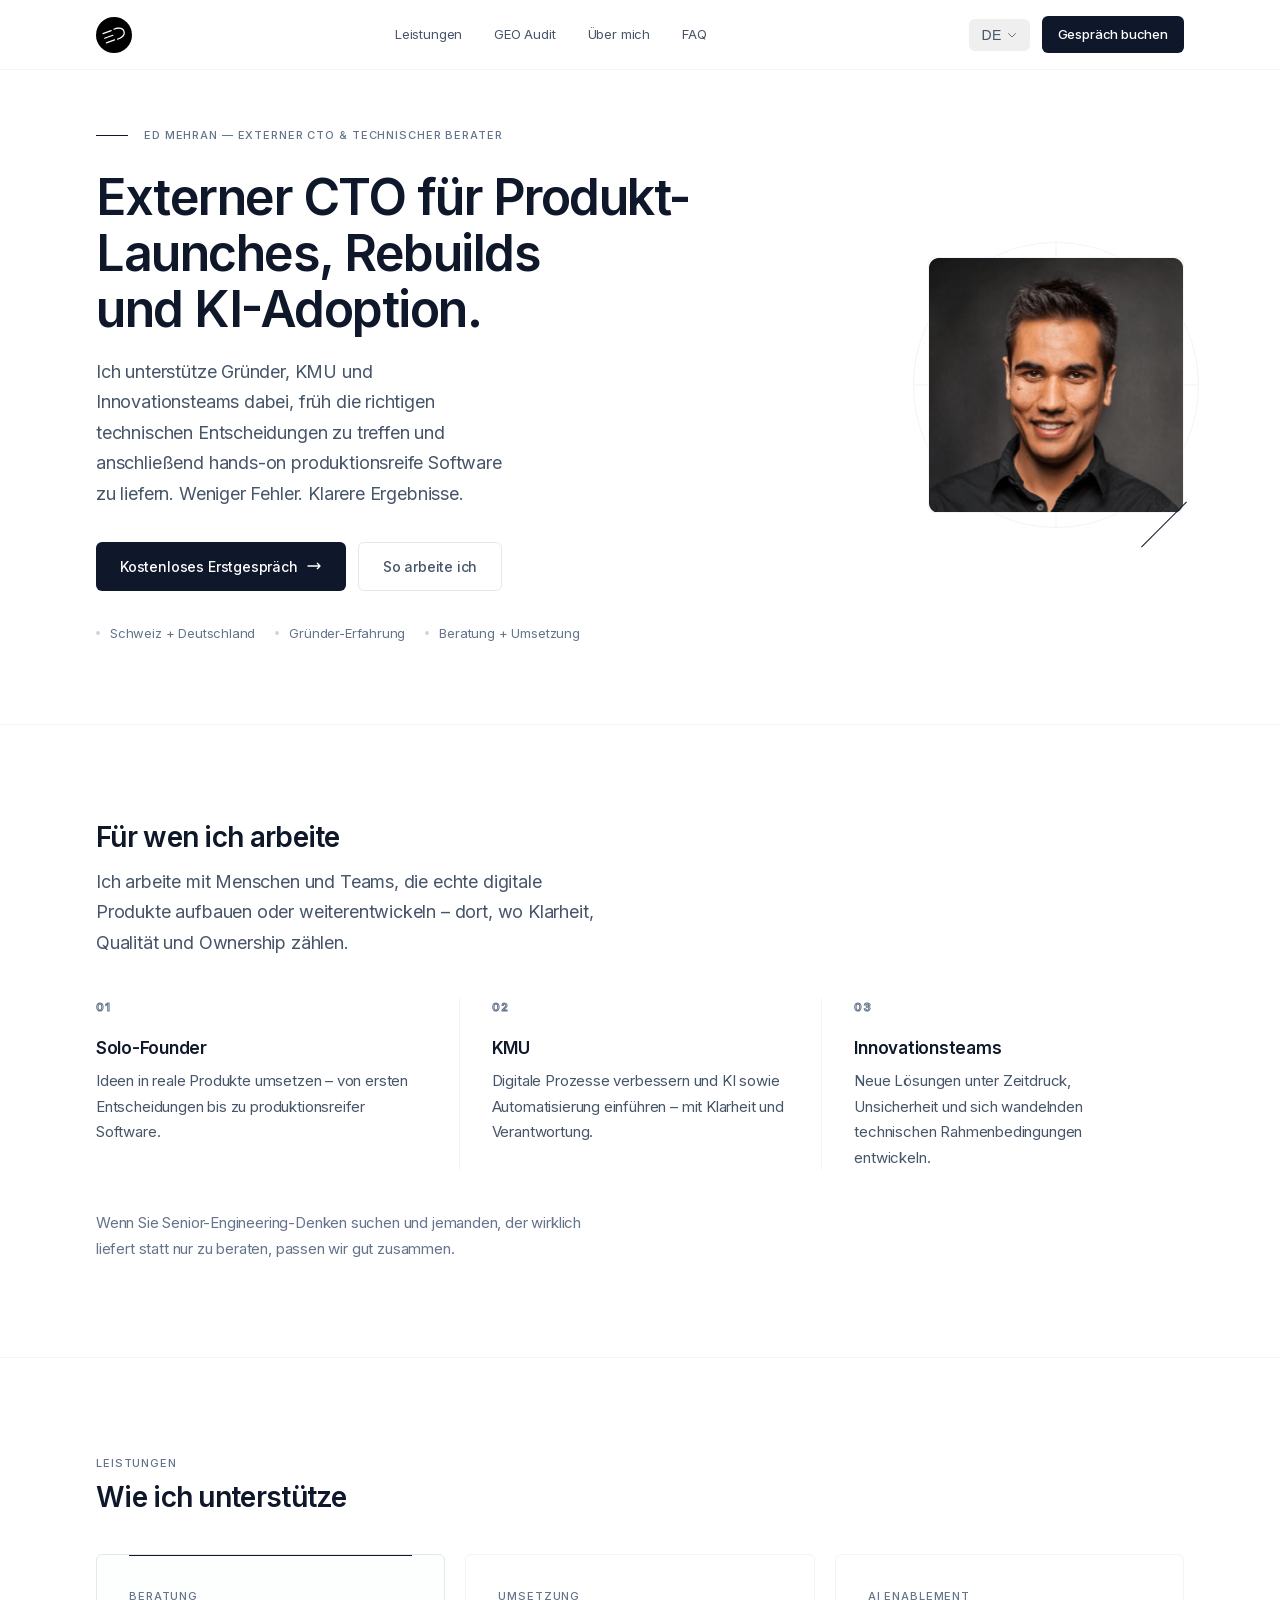
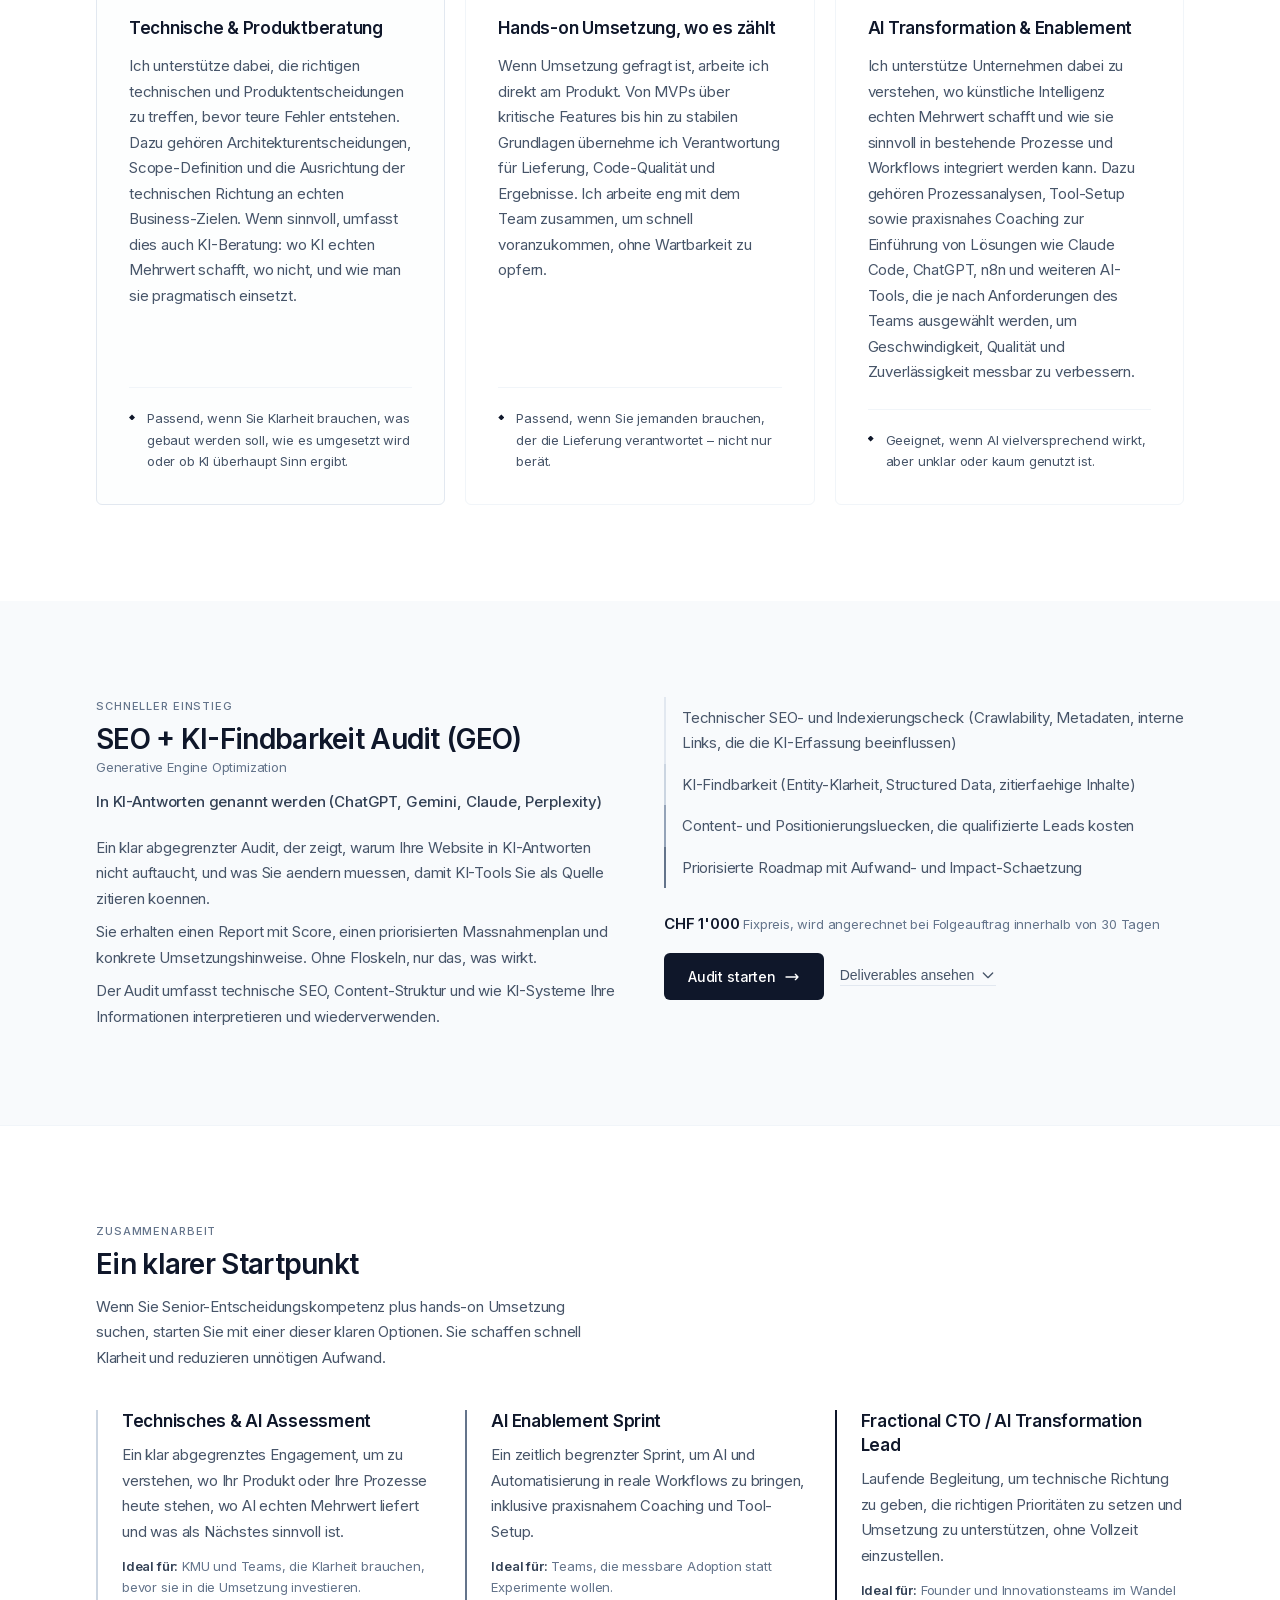
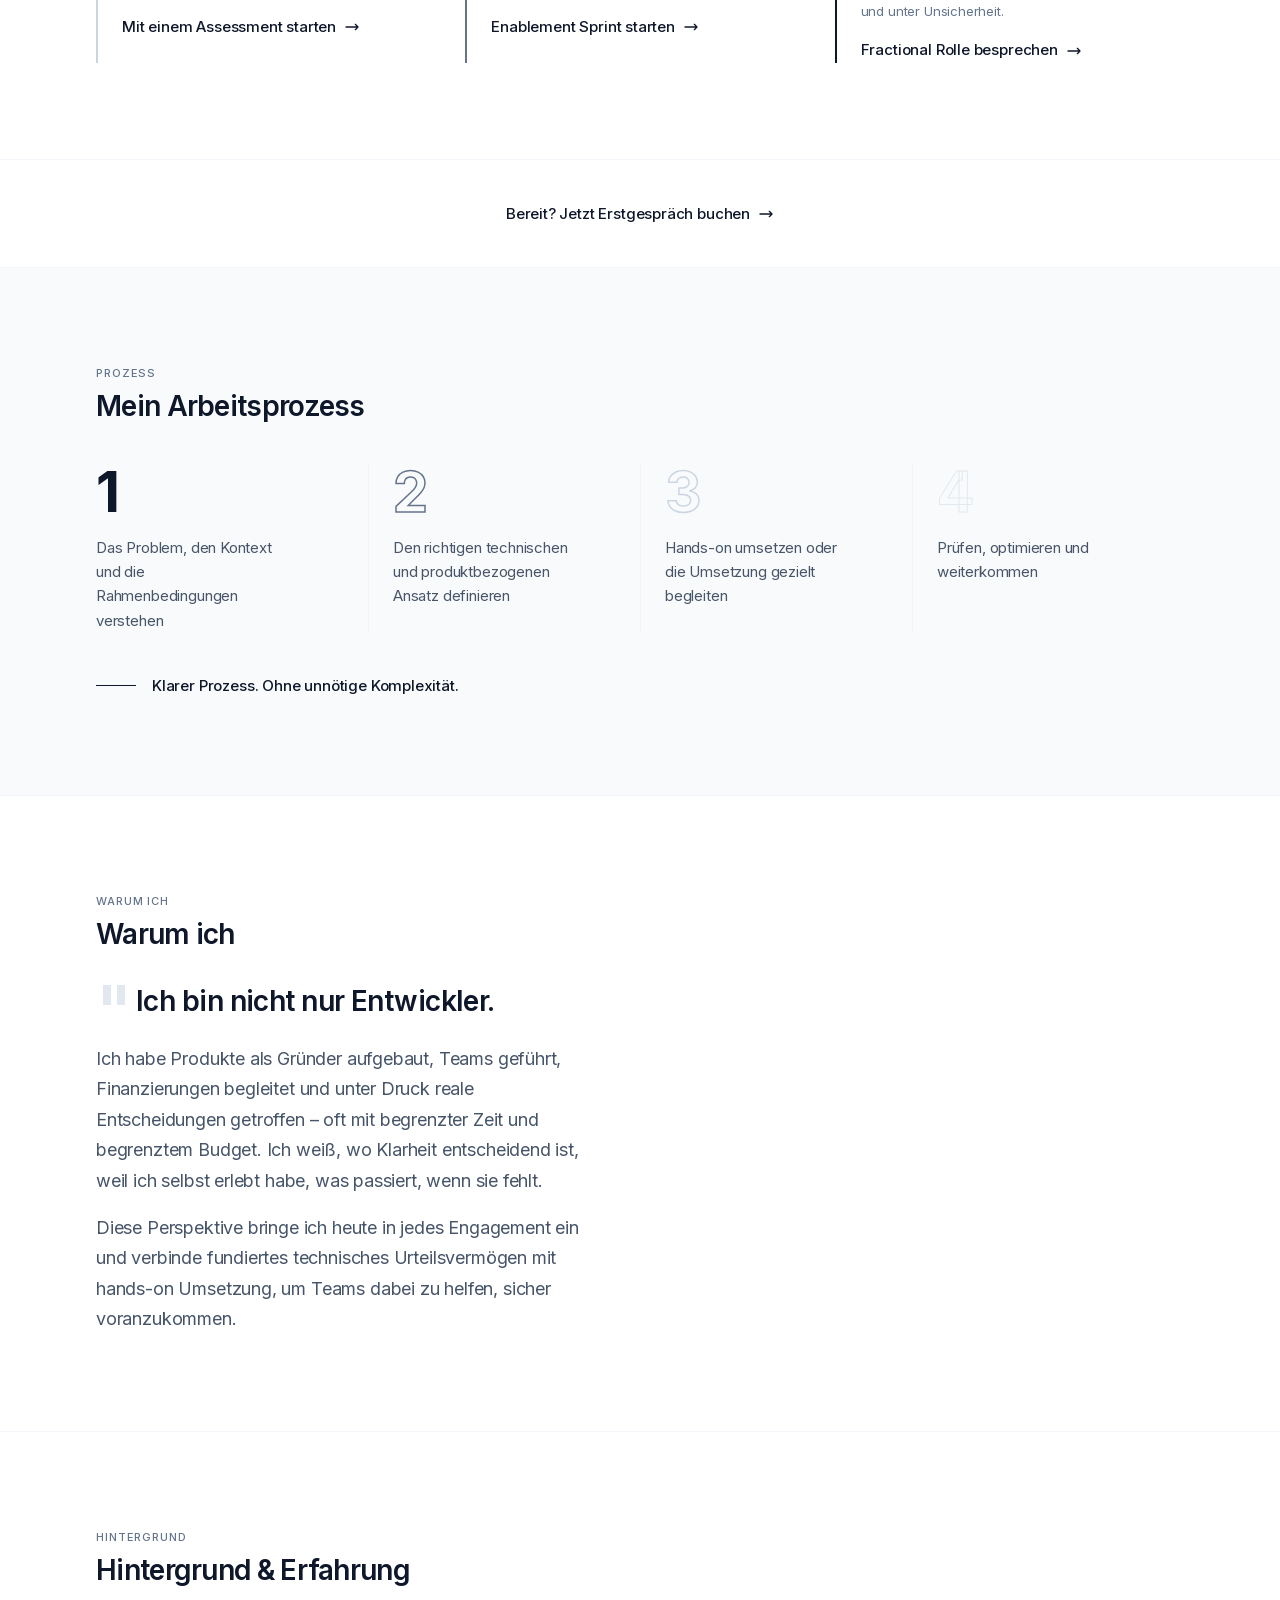
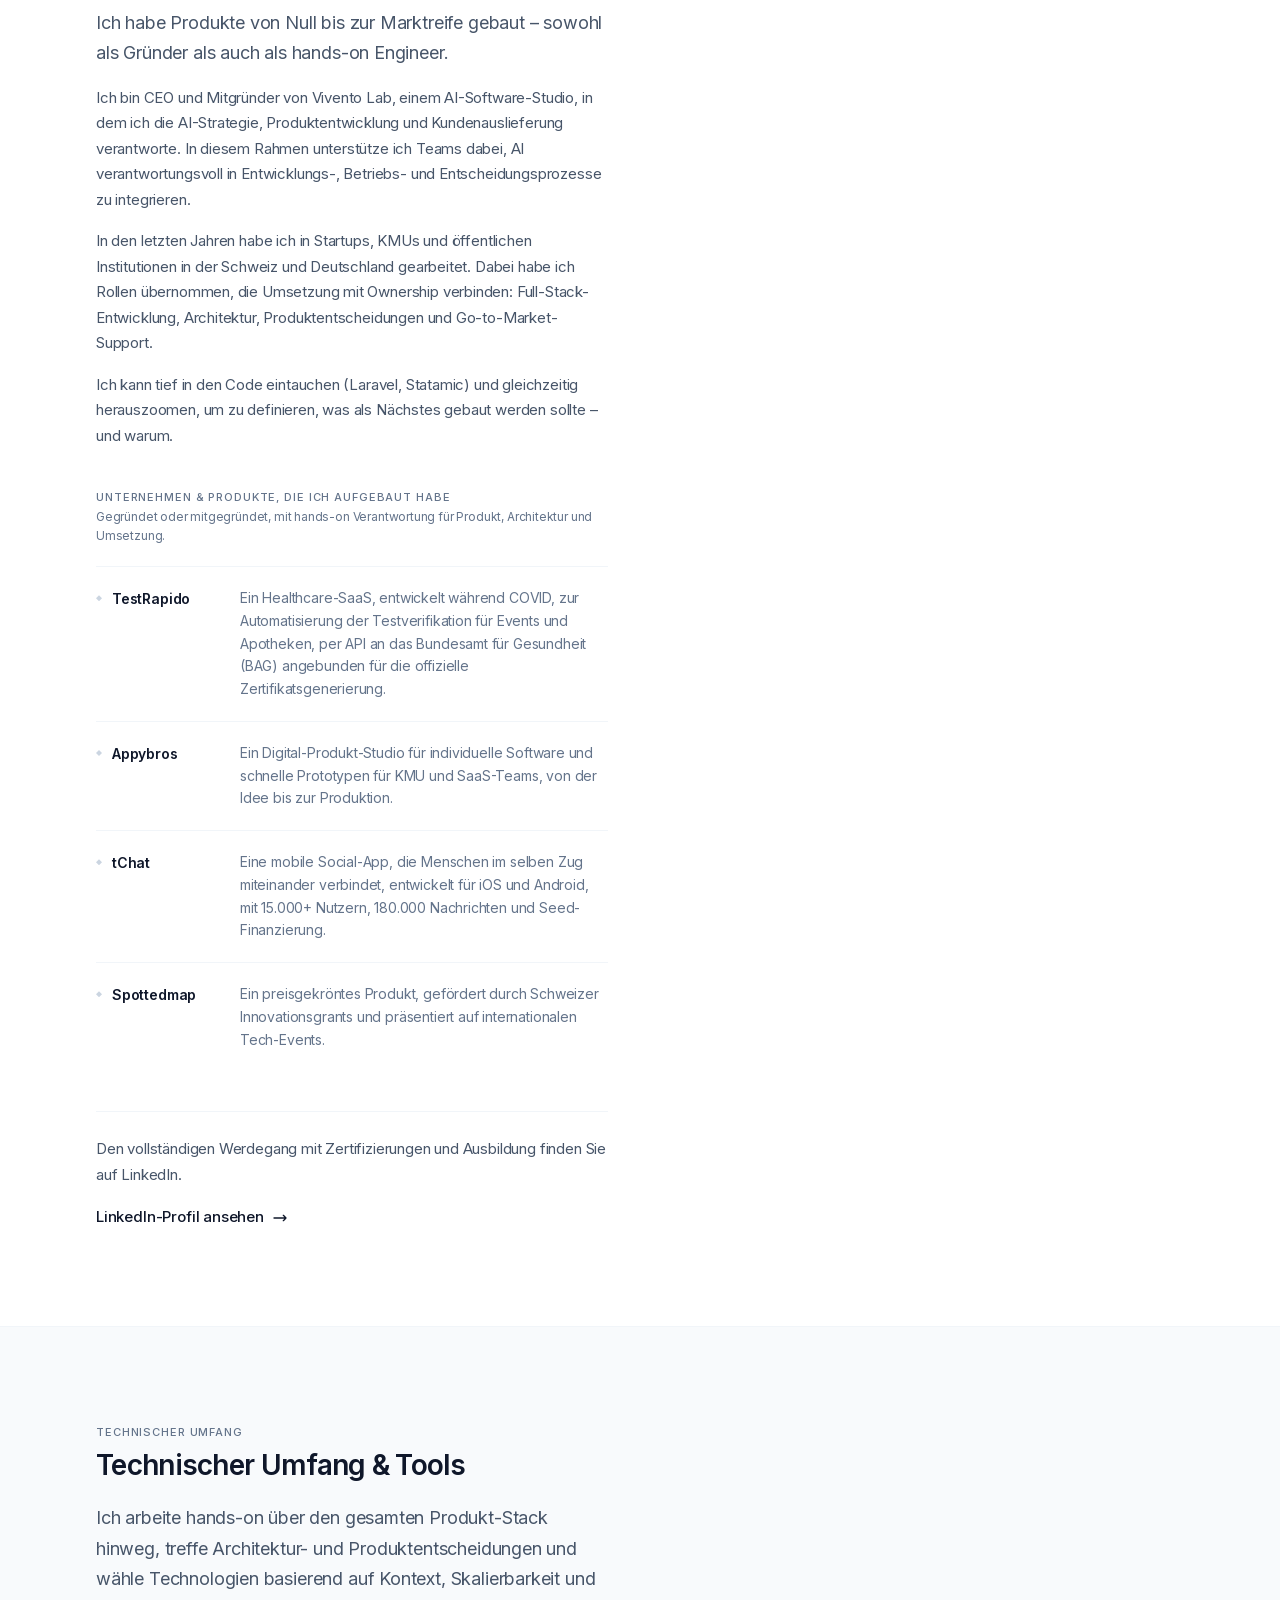
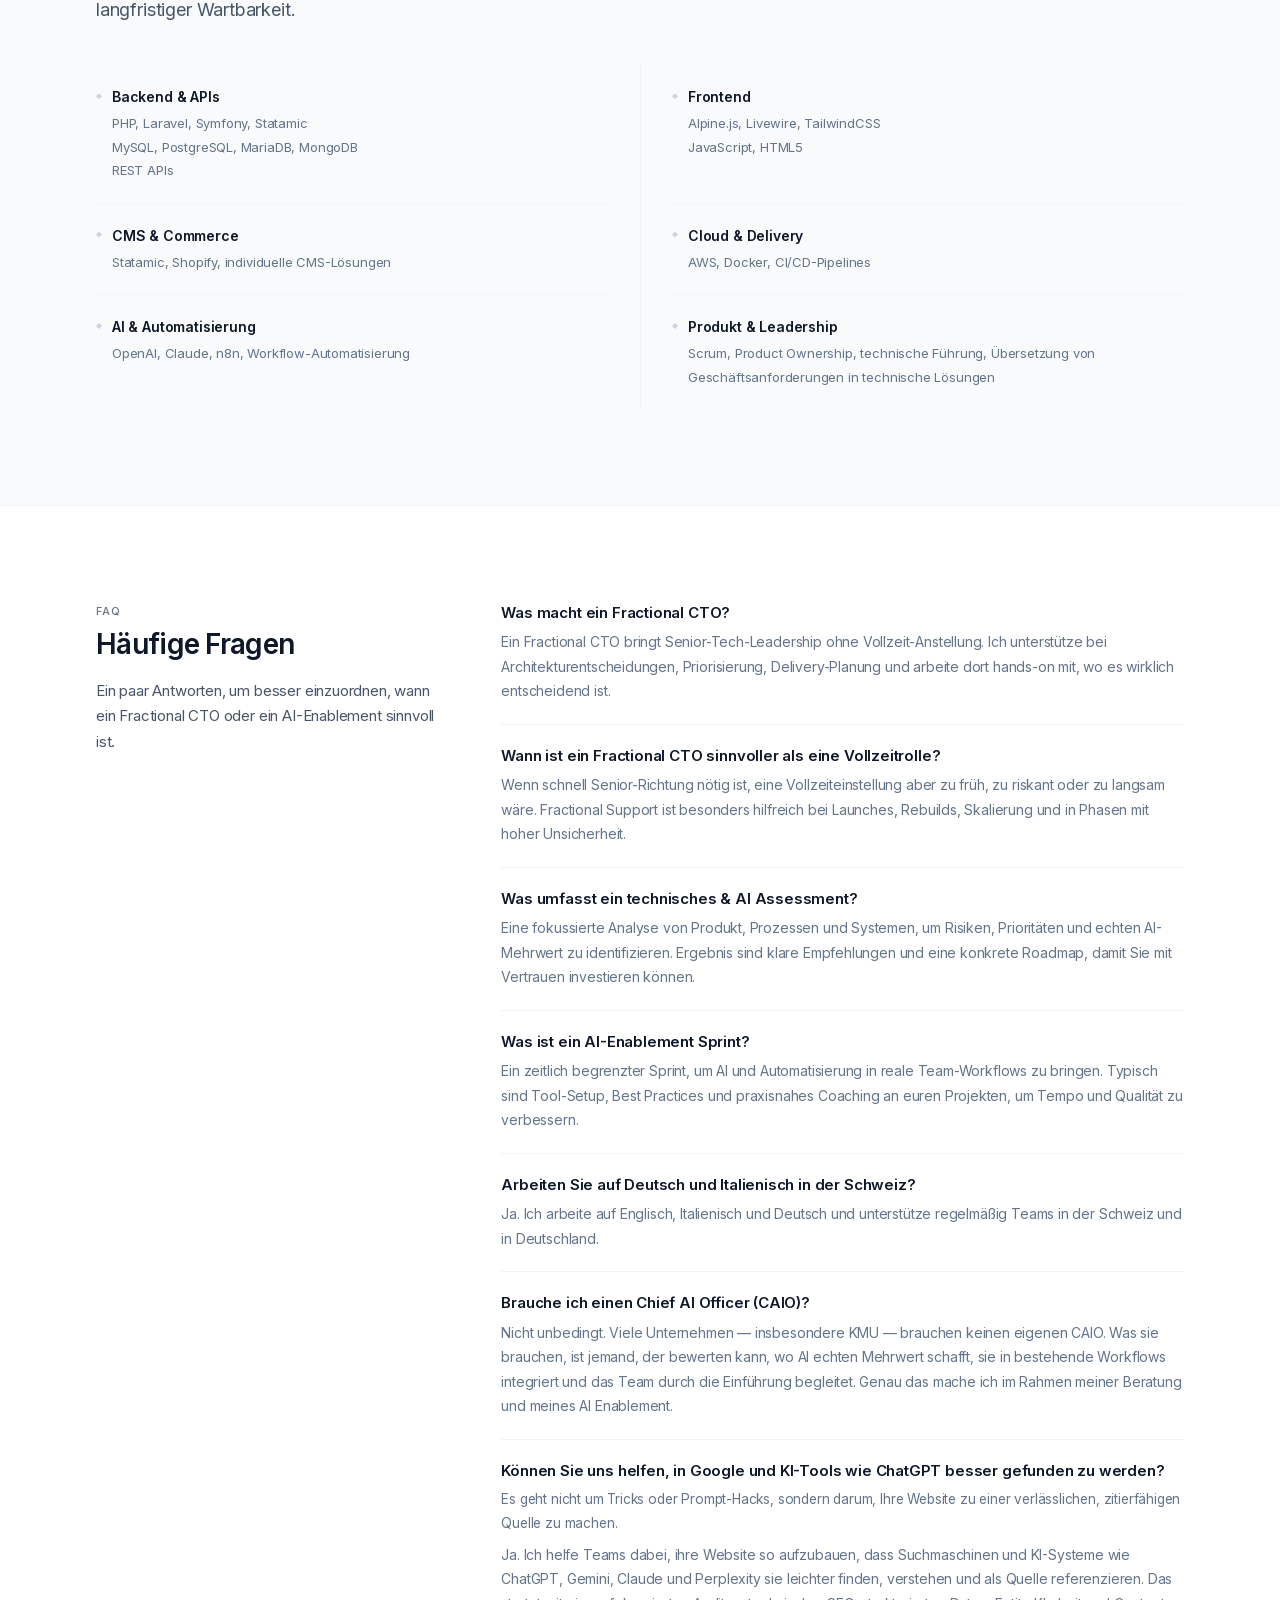
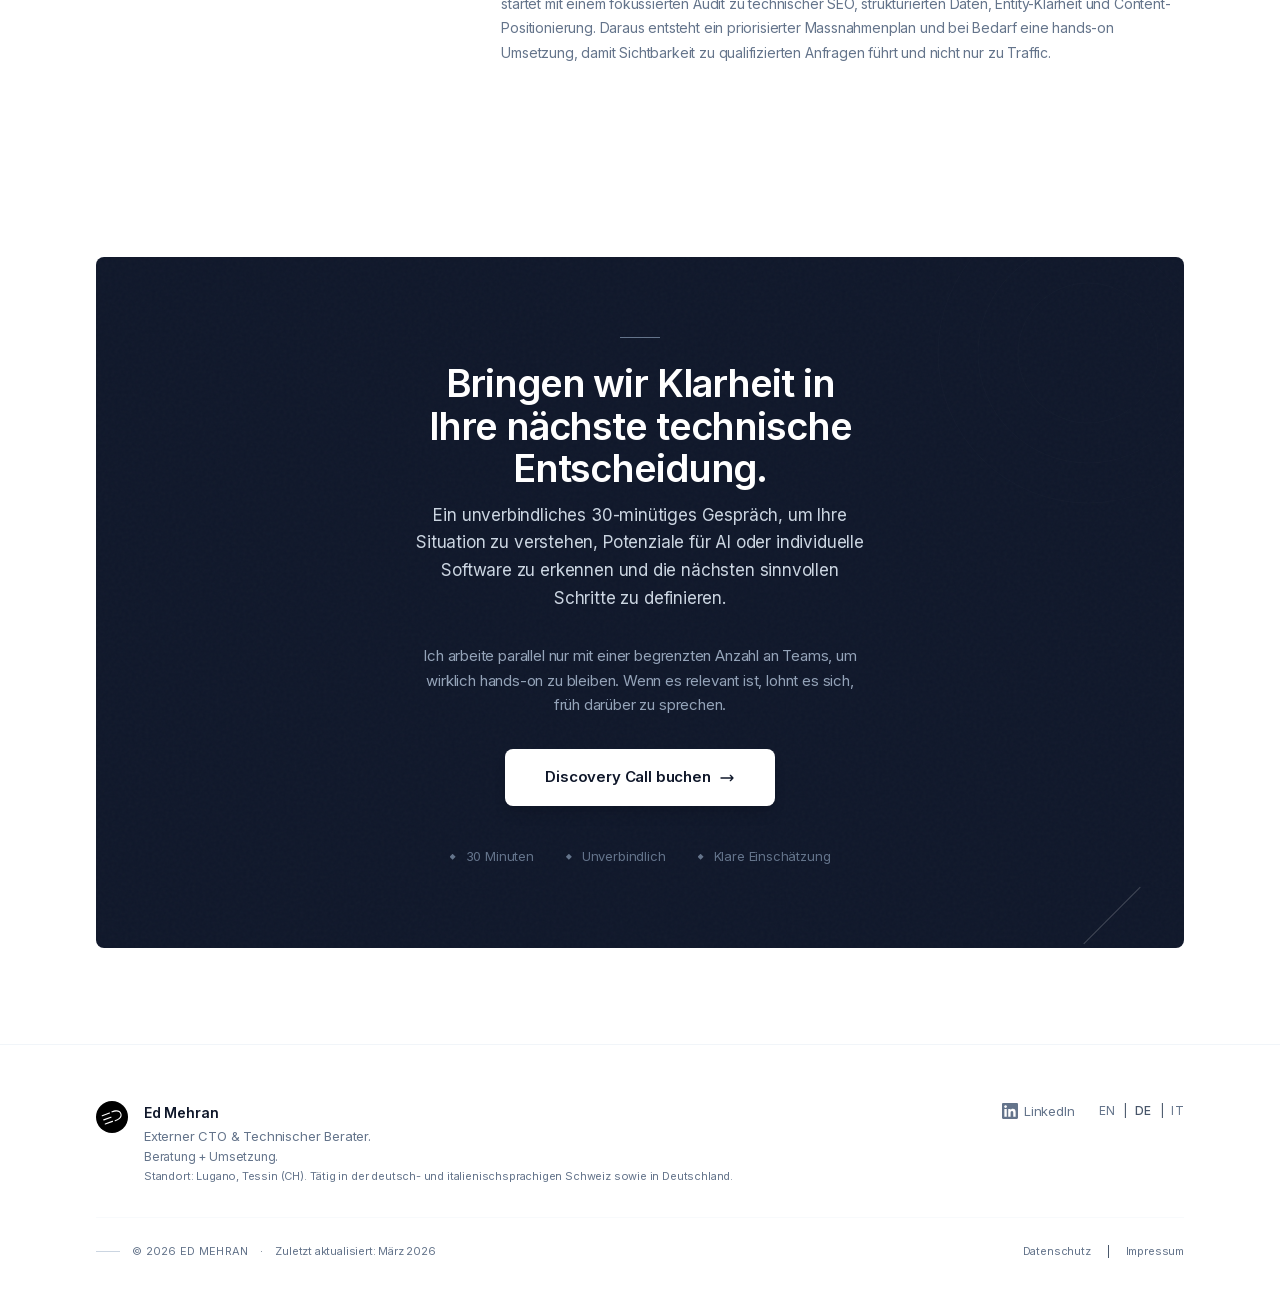
==== commit cfbab46a: "Update nav structure, fix hamburger icon and mobile CTA, improve accessibility labels" ====
--- a/de/index.html
+++ b/de/index.html
@@ -374,15 +374,16 @@
                     <!-- Desktop Nav -->
                     <div class="hidden md:flex items-center space-x-8">
                         <a href="#services" class="nav-link">Leistungen</a>
-                        <a href="#how-i-work" class="nav-link">Prozess</a>
-                        <a href="#background" class="nav-link">Hintergrund</a>
+                        <a href="#geo-audit" class="nav-link">GEO Audit</a>
+                        <a href="#background" class="nav-link">Über mich</a>
+                        <a href="#faq" class="nav-link">FAQ</a>
                     </div>
 
                     <!-- Right Side -->
                     <div class="flex items-center space-x-3">
                         <!-- Language Switcher -->
                         <div class="relative">
-                            <button @click="langMenuOpen = !langMenuOpen" @click.away="langMenuOpen = false" class="btn-ghost" aria-label="Sprache wählen">
+                            <button @click="langMenuOpen = !langMenuOpen" @click.away="langMenuOpen = false" class="btn-ghost" aria-label="DE – Sprache wählen">
                                 <span class="uppercase text-[0.6875rem] font-medium tracking-wide">de</span>
                                 <svg class="w-3 h-3 ml-1 text-slate-400" fill="none" stroke="currentColor" viewBox="0 0 24 24">
                                     <path stroke-linecap="round" stroke-linejoin="round" stroke-width="2" d="M19 9l-7 7-7-7"/>
@@ -413,8 +414,9 @@
                 <div x-show="mobileMenuOpen" x-cloak x-transition class="md:hidden mobile-menu">
                     <div class="flex flex-col space-y-1">
                         <a href="#services" @click="mobileMenuOpen = false">Leistungen</a>
-                        <a href="#how-i-work" @click="mobileMenuOpen = false">Prozess</a>
-                        <a href="#background" @click="mobileMenuOpen = false">Hintergrund</a>
+                        <a href="#geo-audit" @click="mobileMenuOpen = false">GEO Audit</a>
+                        <a href="#background" @click="mobileMenuOpen = false">Über mich</a>
+                        <a href="#faq" @click="mobileMenuOpen = false">FAQ</a>
                         <div class="pt-2 mt-2 border-t border-slate-100">
                             <a href="#contact" @click="mobileMenuOpen = false" class="btn-primary w-full text-center">Kostenloses Erstgespräch</a>
                         </div>
@@ -746,7 +748,8 @@
                         </div>
 
                         <div class="mb-10">
-                            <p class="text-eyebrow mb-4">Ausgewählte Projekte</p>
+                            <p class="text-eyebrow mb-1">Unternehmen & Produkte, die ich aufgebaut habe</p>
+                            <p class="text-slate-400" style="font-size: 0.75rem; margin-bottom: 1.25rem;">Gegründet oder mitgegründet, mit hands-on Verantwortung für Produkt, Architektur und Umsetzung.</p>
                             <div class="border-t border-slate-100">
                                 <div class="credential-row">
                                     <span class="credential-name">TestRapido</span>
--- a/assets/css/style.css
+++ b/assets/css/style.css
@@ -24,7 +24,7 @@
     --color-text-primary: 15 23 42;
     --color-text-secondary: 51 65 85;
     --color-text-muted: 100 116 139;
-    --color-text-faint: 148 163 184;
+    --color-text-faint: 100 116 139;
     --color-bg-primary: 255 255 255;
     --color-bg-subtle: 248 250 252;
     --color-border-light: 241 245 249;
@@ -221,7 +221,7 @@
     font-size: 0.6875rem;
     font-weight: 500;
     text-transform: uppercase;
-    color: rgb(148 163 184);
+    color: rgb(100 116 139);
     letter-spacing: 0.08em;
 }
 
@@ -348,7 +348,7 @@
     transition: all 0.15s;
     padding: 0.5rem 0.75rem;
     font-size: 0.875rem;
-    color: rgb(100 116 139);
+    color: rgb(71 85 105);
     border-radius: var(--radius-md);
 }
 
@@ -454,7 +454,7 @@
     font-weight: 600;
     letter-spacing: 0.12em;
     color: transparent;
-    -webkit-text-stroke: 1px rgb(148 163 184);
+    -webkit-text-stroke: 1px rgb(100 116 139);
 }
 
 /* Service Cards */
@@ -561,7 +561,7 @@
 
 .geo-subtitle {
     font-size: 0.8125rem;
-    color: rgb(148 163 184);
+    color: rgb(100 116 139);
 }
 
 .geo-features {
@@ -688,7 +688,7 @@
     font-size: 0.6875rem;
     font-weight: 600;
     letter-spacing: 0.12em;
-    color: rgb(148 163 184);
+    color: rgb(100 116 139);
     margin-bottom: 0.375rem;
 }
 
@@ -872,7 +872,7 @@
 }
 
 .process-step:nth-child(2) .process-number {
-    -webkit-text-stroke: 1.5px rgb(148 163 184);
+    -webkit-text-stroke: 1.5px rgb(100 116 139);
 }
 
 .process-step:nth-child(3) .process-number {
@@ -1198,7 +1198,7 @@
     align-items: center;
     gap: 0.625rem;
     font-size: 0.8125rem;
-    color: rgb(148 163 184);
+    color: rgb(100 116 139);
 }
 
 .trust-badge-dot {
@@ -1357,6 +1357,14 @@
     background-color: rgb(248 250 252);
 }
 
+.mobile-menu .btn-primary {
+    color: white;
+}
+
+.mobile-menu .btn-primary:hover {
+    color: white;
+}
+
 /* Utility Classes */
 .hidden {
     display: none;
@@ -1378,7 +1386,7 @@
 .pt-6 { padding-top: 1.5rem; }
 
 .text-slate-300 { color: rgb(203 213 225); }
-.text-slate-400 { color: rgb(148 163 184); }
+.text-slate-400 { color: rgb(100 116 139); }
 .text-slate-500 { color: rgb(100 116 139); }
 .text-slate-600 { color: rgb(71 85 105); }
 .text-slate-700 { color: rgb(51 65 85); }
@@ -1474,6 +1482,8 @@
 .h-9 { height: 2.25rem; }
 .w-10 { width: 2.5rem; }
 .h-px { height: 1px; }
+.w-5 { width: 1.25rem; }
+.h-5 { height: 1.25rem; }
 .w-6 { width: 1.5rem; }
 
 .ml-1 { margin-left: 0.25rem; }
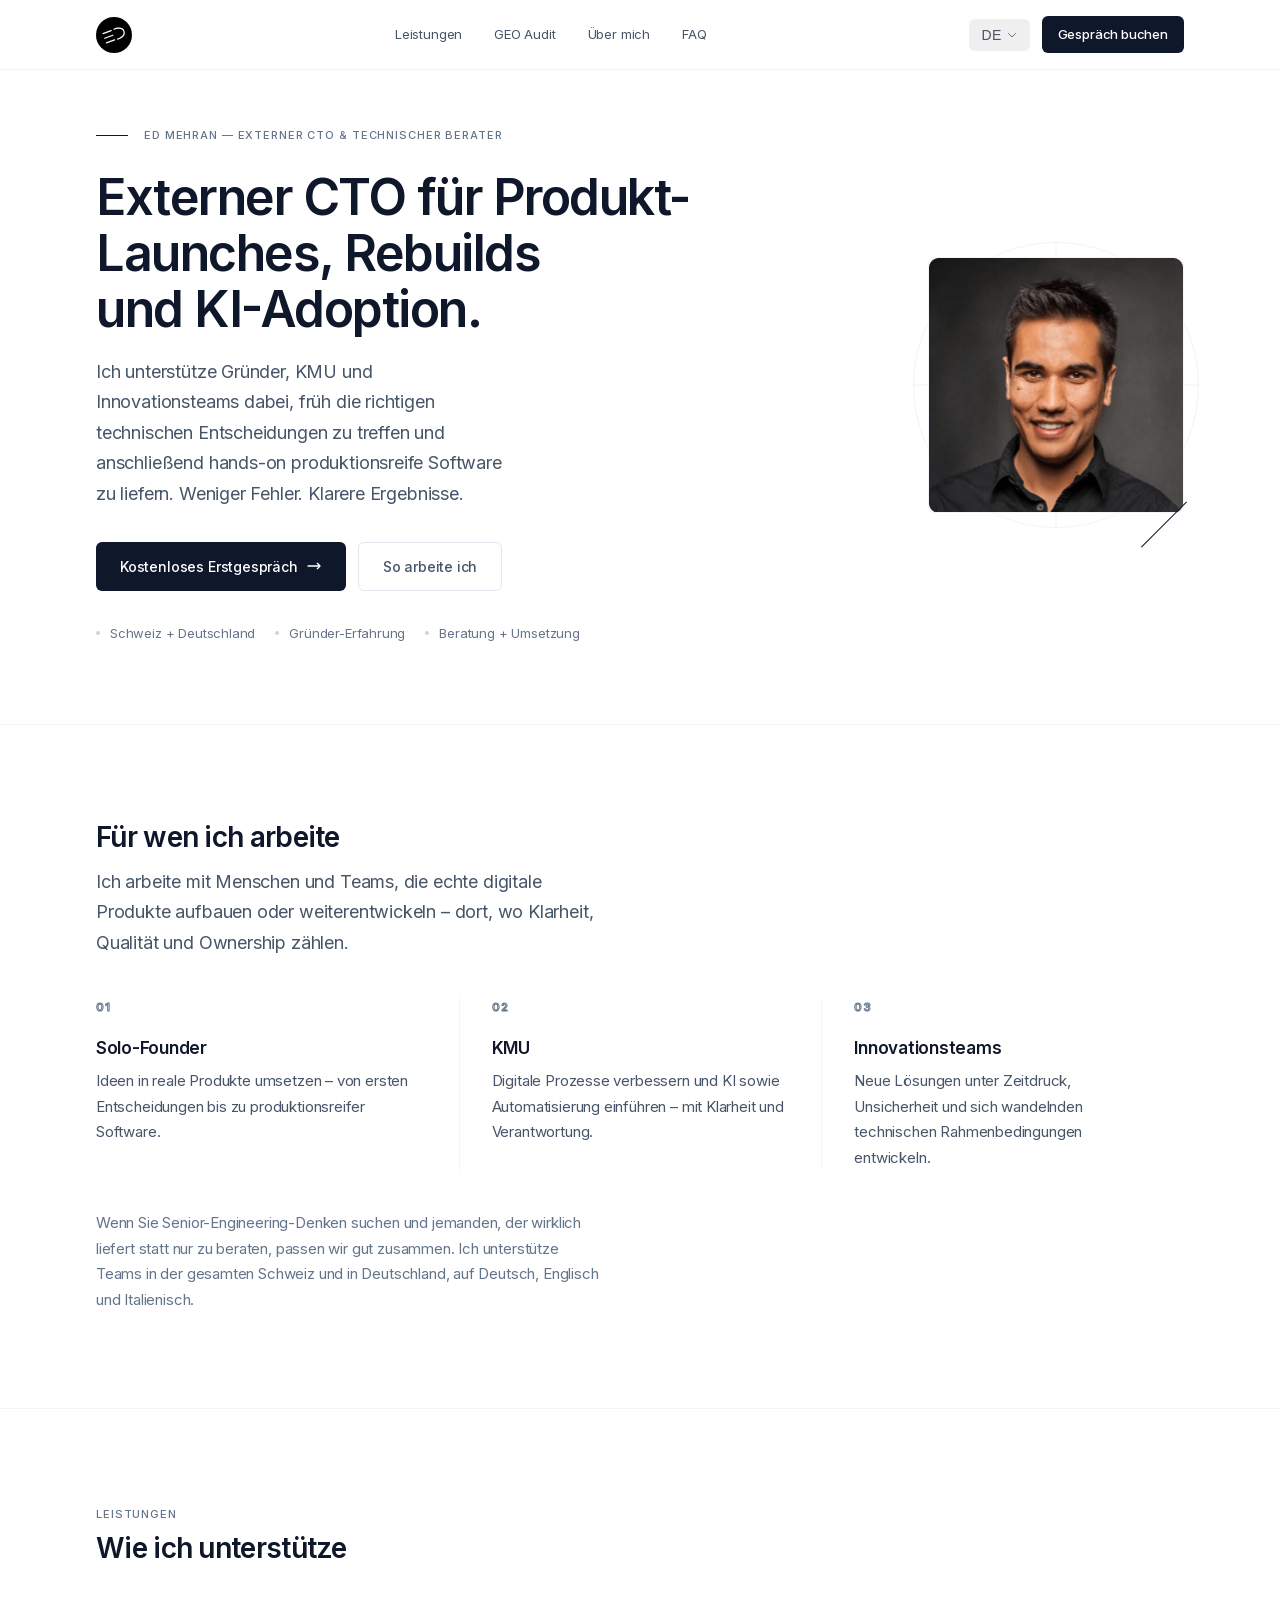
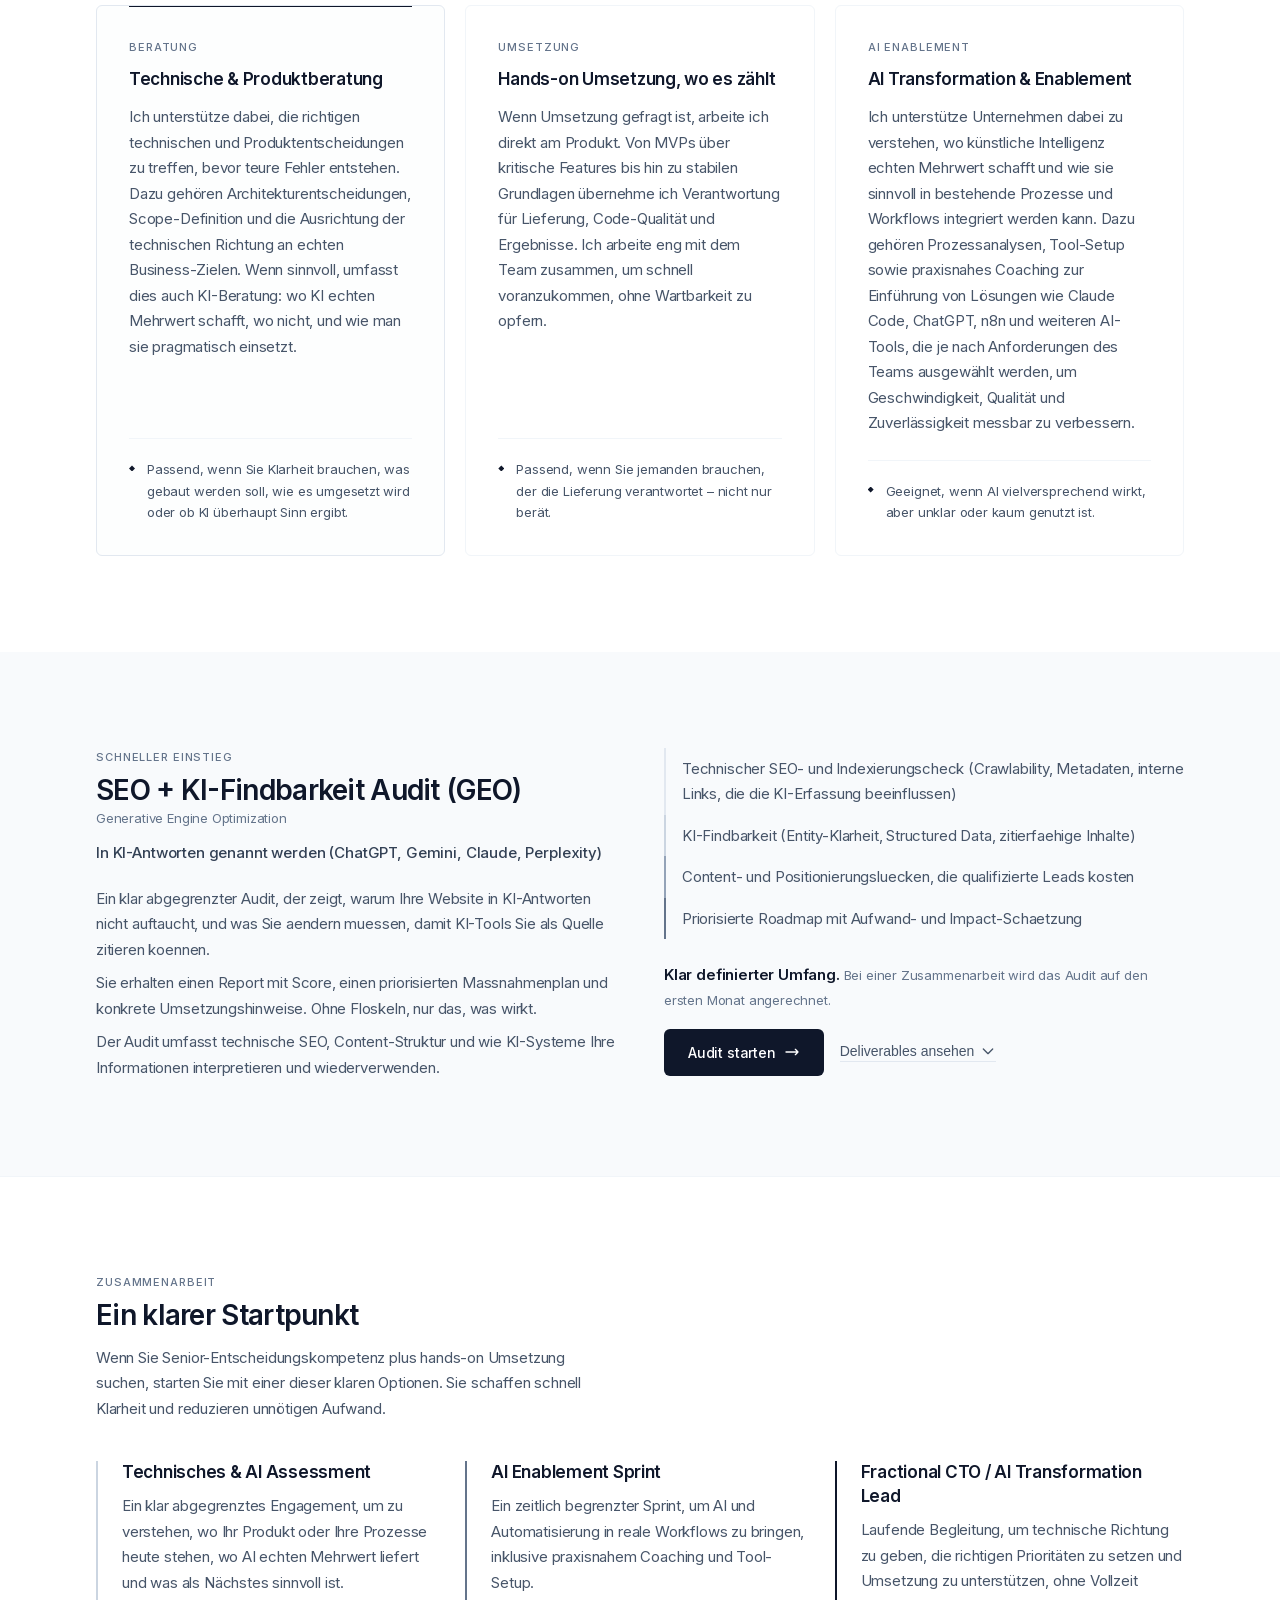
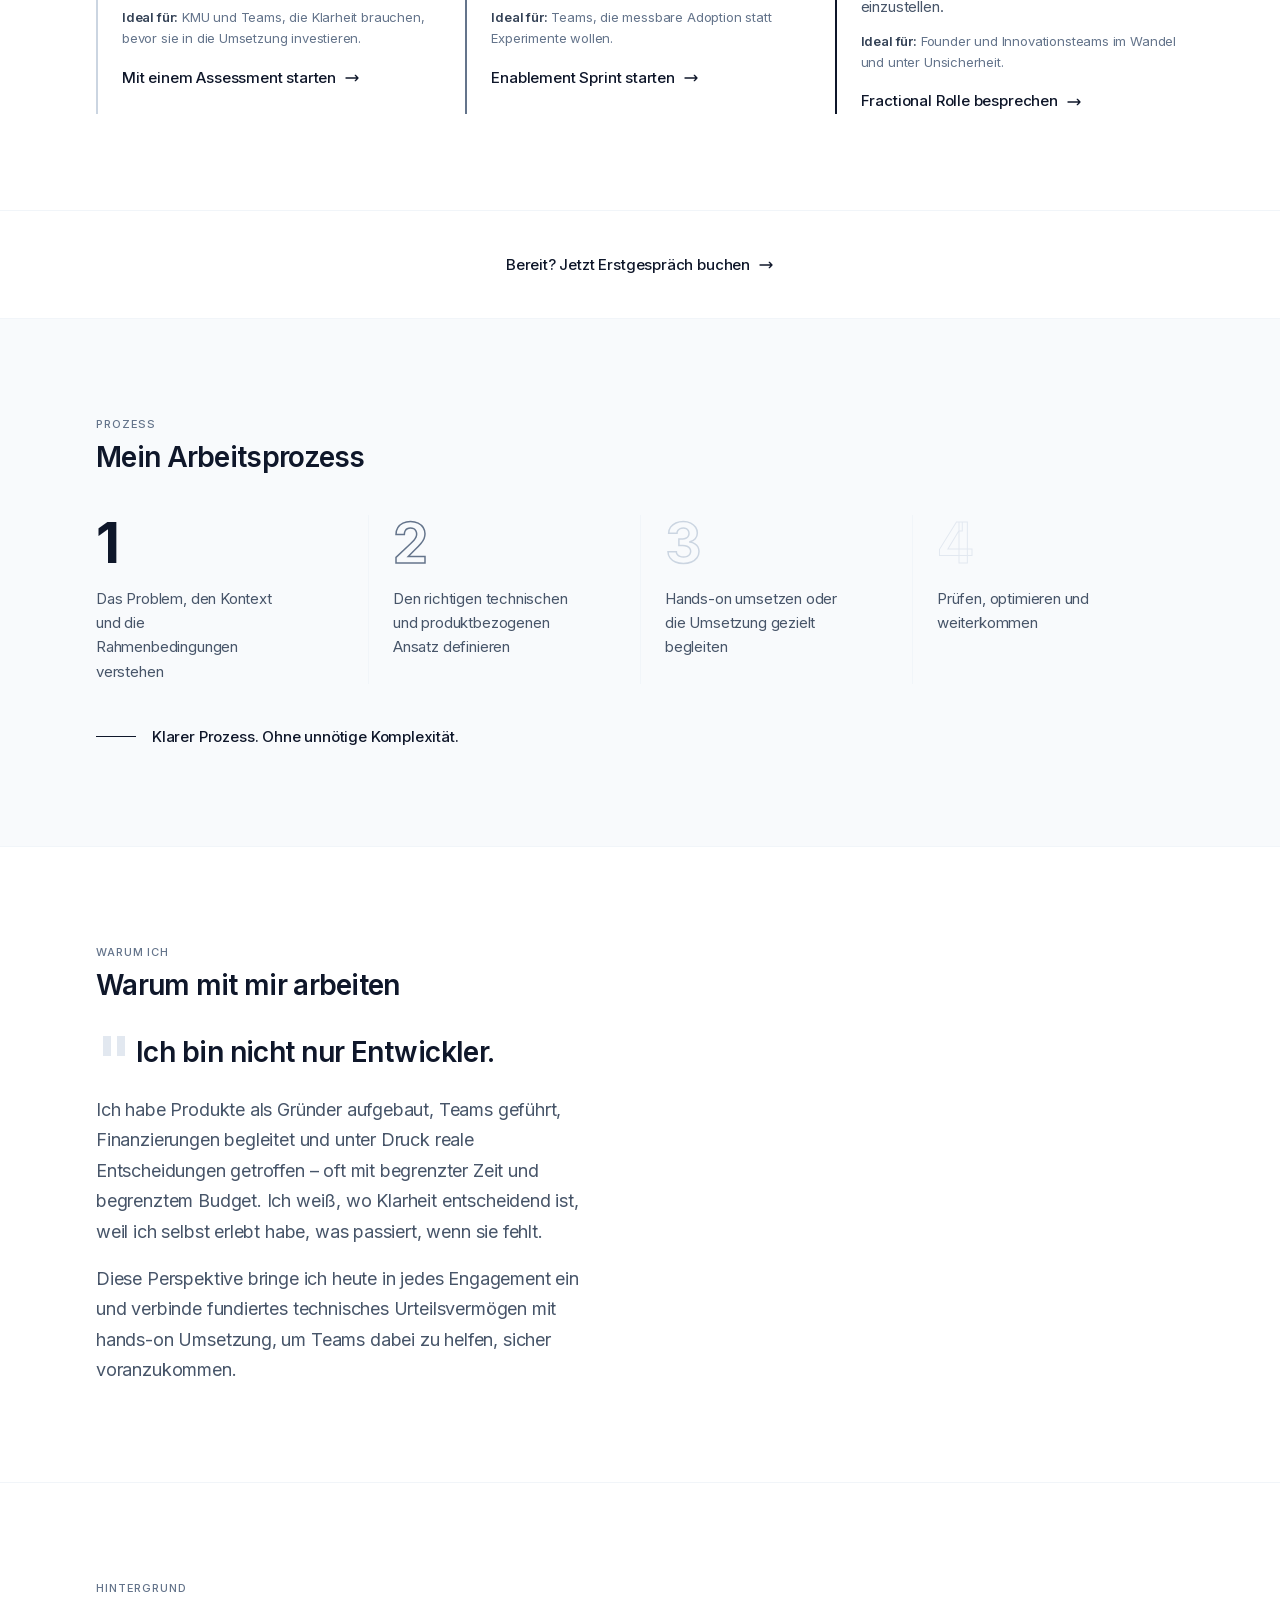
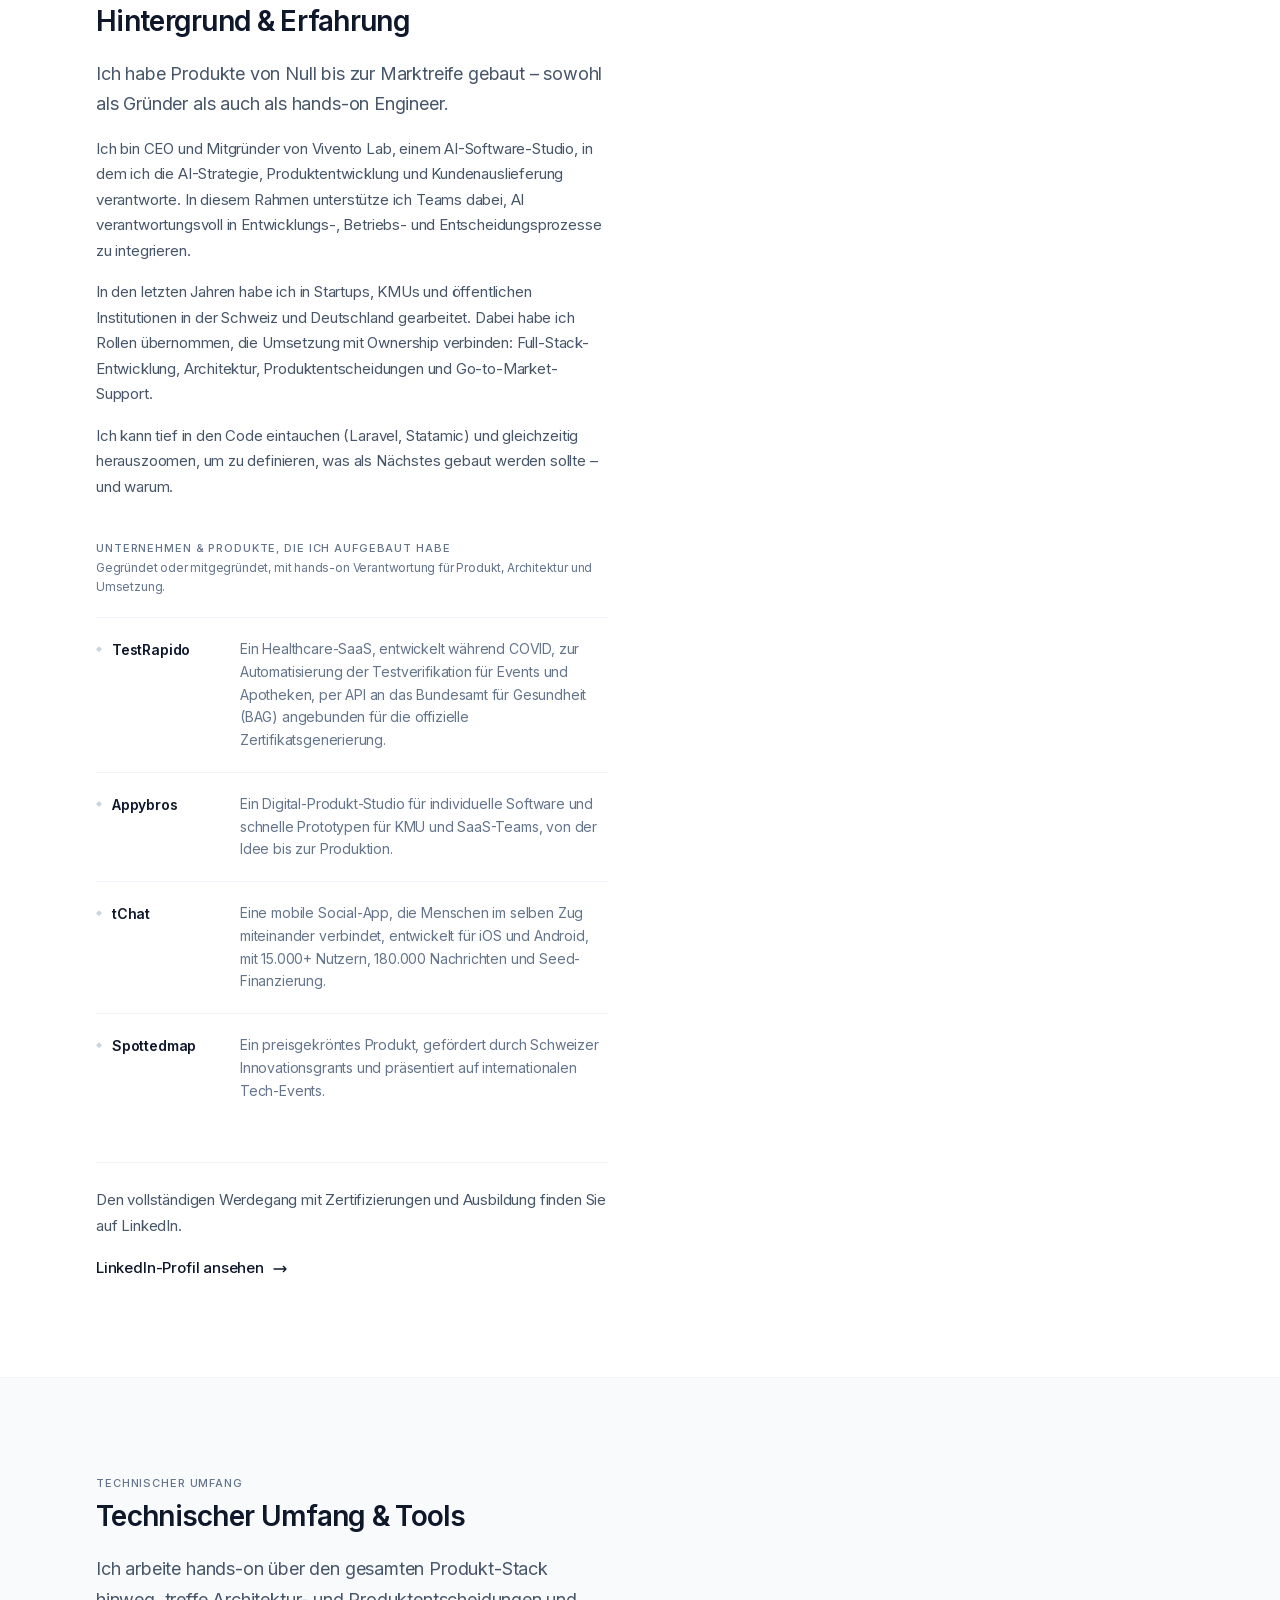
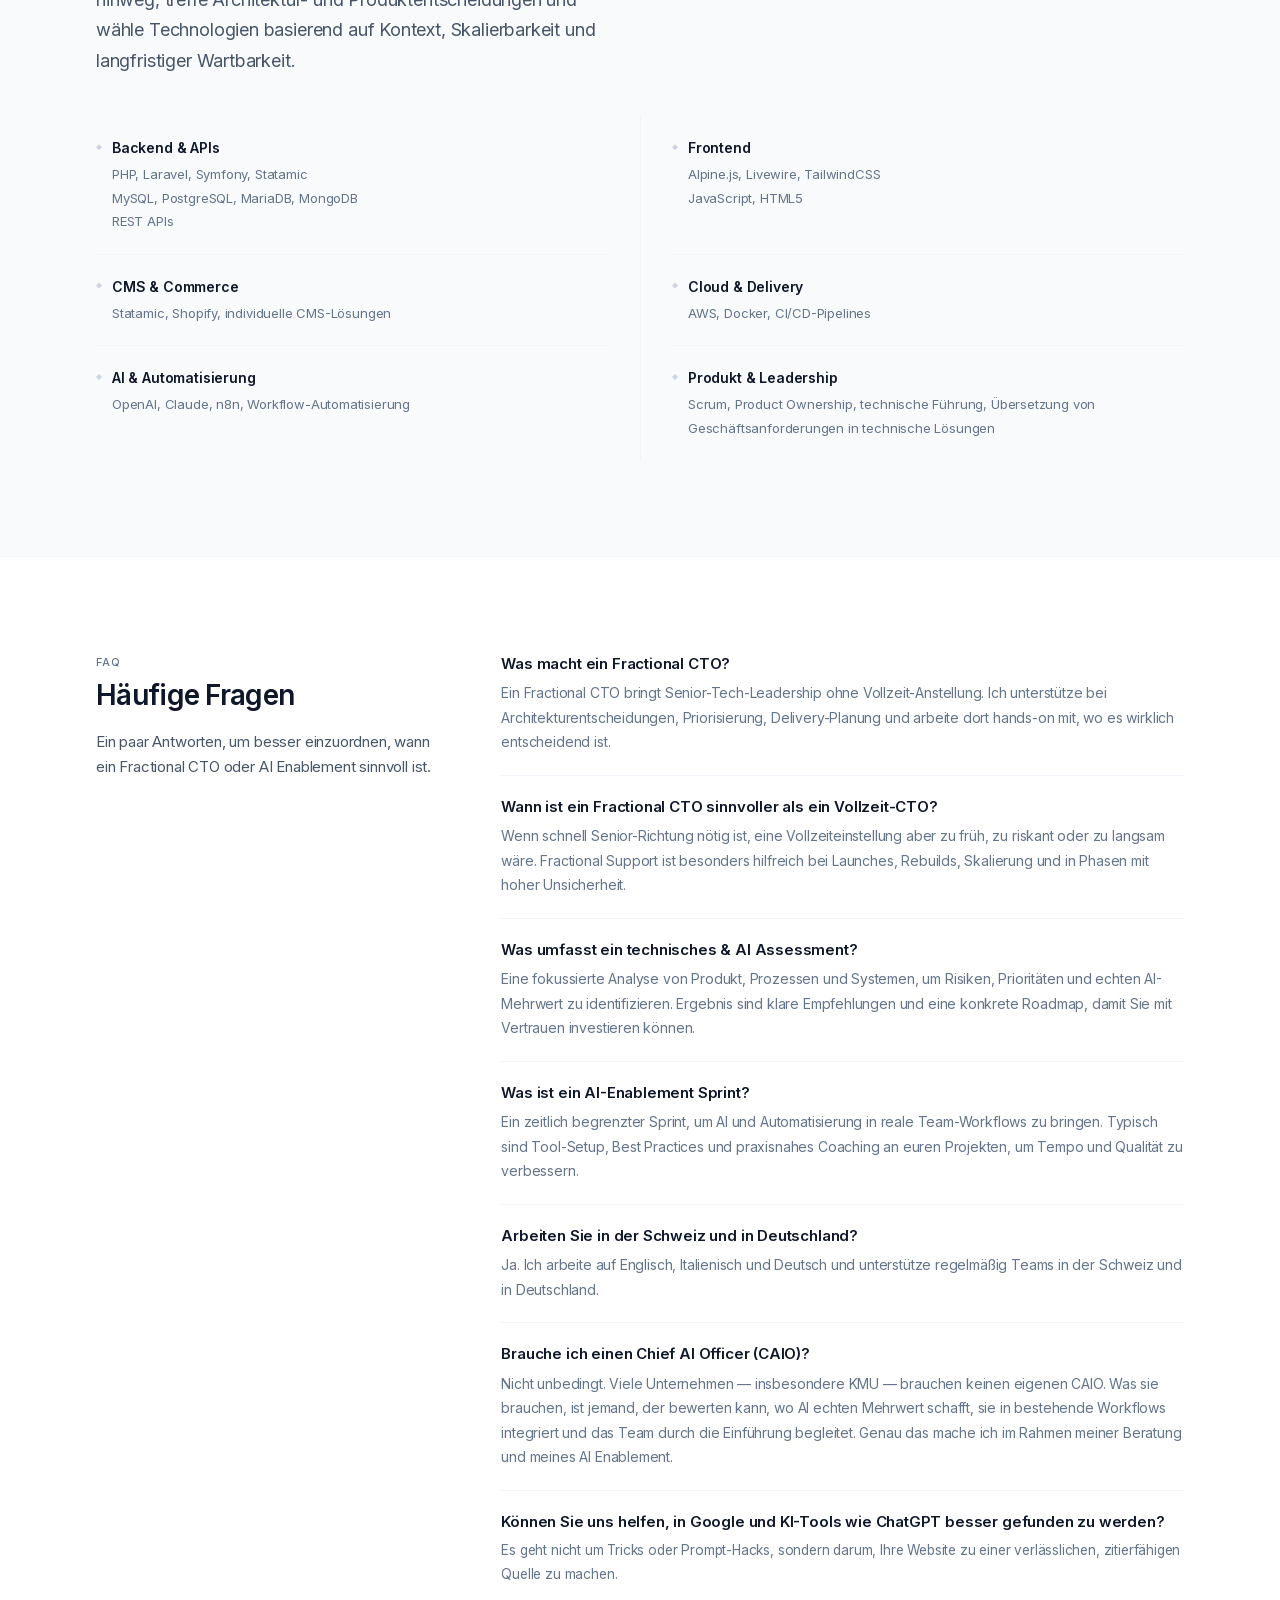
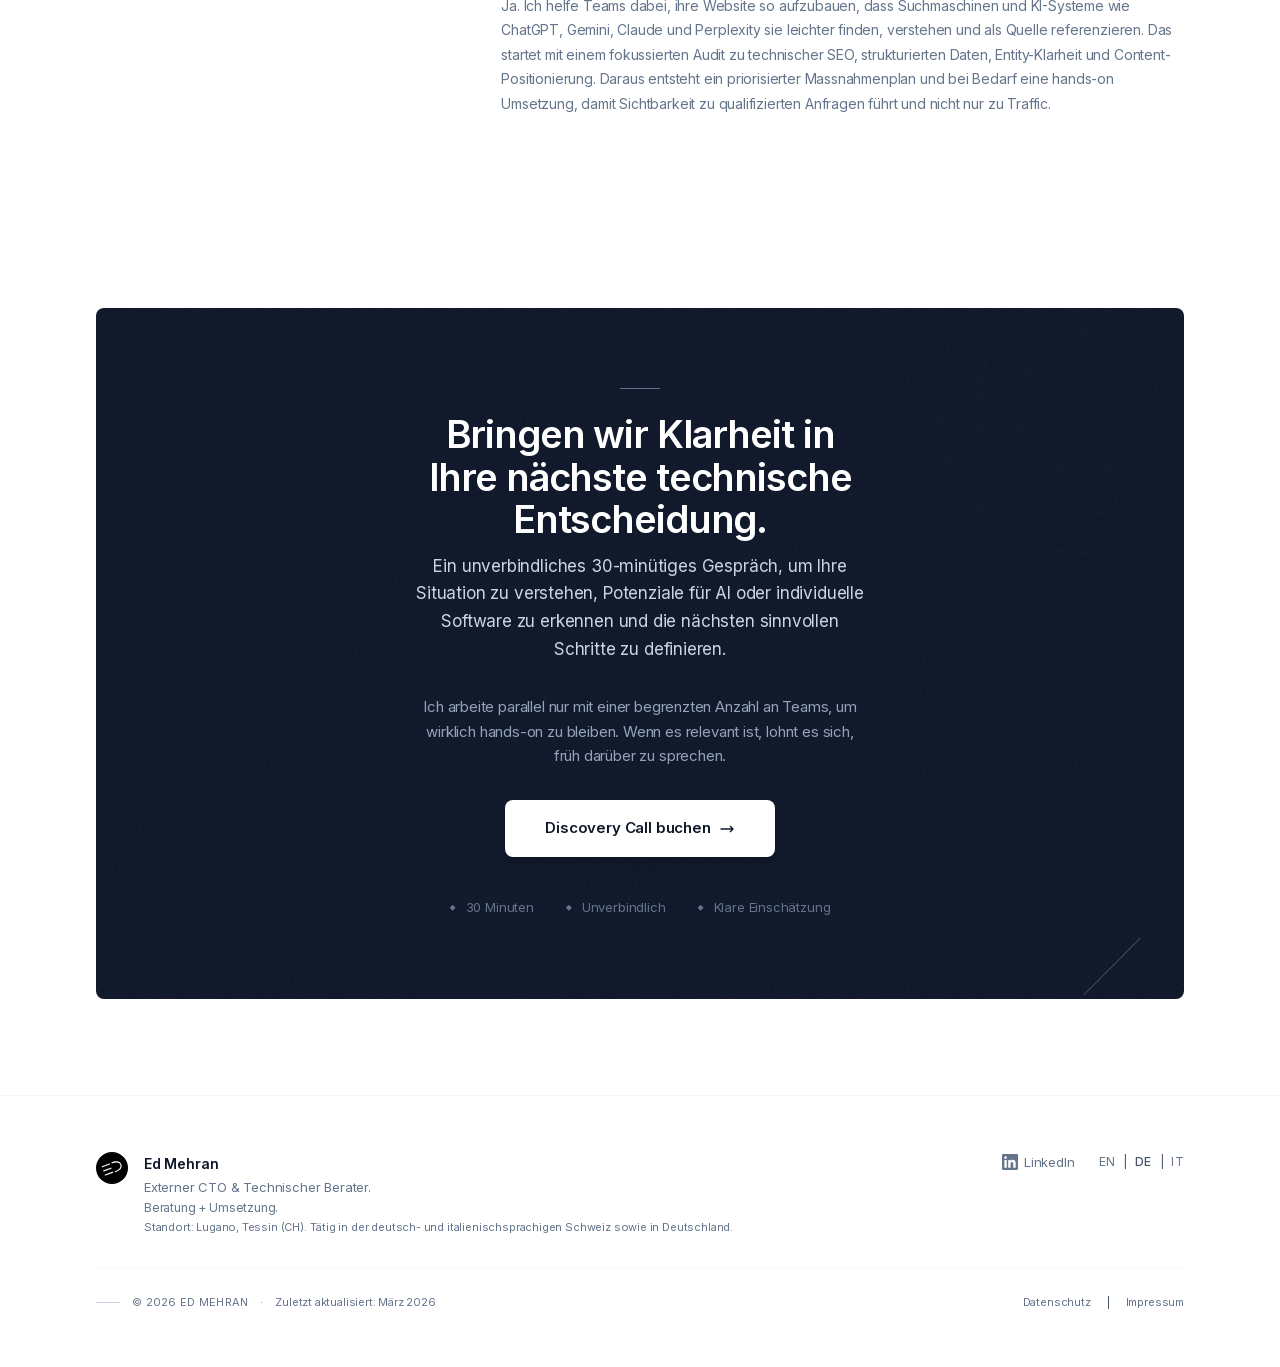
==== commit b7d5591e: "Optimize SEO/GEO keywords, schema, and citation guidance across all languages" ====
--- a/de/index.html
+++ b/de/index.html
@@ -6,7 +6,7 @@
 
     <!-- Primary Meta Tags -->
     <title>Ed Mehran | Externer CTO & Technischer Berater für Startups</title>
-    <meta name="description" content="Ich helfe Gründern, frühzeitig die richtigen technischen Entscheidungen zu treffen und hands-on umzusetzen. Für KMU in der Schweiz und Deutschland."/>
+    <meta name="description" content="Externer CTO & technischer Berater in der Schweiz. Ich helfe Gründern, KMU und Innovationsteams bei technischen Entscheidungen und hands-on Umsetzung."/>
     <meta name="author" content="Ed Mehran"/>
     <meta name="robots" content="index, follow, max-image-preview:large, max-snippet:-1, max-video-preview:-1"/>
     
@@ -84,7 +84,11 @@
             "Production Readiness",
             "SaaS",
             "Laravel",
-            "Statamic"
+            "Statamic",
+            "Generative Engine Optimization (GEO)",
+            "KI-Beratung",
+            "Technische Beratung",
+            "CTO as a Service"
           ],
           "sameAs": [
             "https://www.linkedin.com/in/edmehran/",
@@ -139,7 +143,9 @@
             "MVP-Entwicklung",
             "Software-Architektur",
             "Produktstrategie",
-            "AI Transformation & Enablement"
+            "AI Transformation & Enablement",
+            "GEO Audit",
+            "KI-Beratung"
           ],
           "hasOfferCatalog": [
             {
@@ -274,7 +280,7 @@
         },
         {
           "@type": "Question",
-          "name": "Wann ist ein Fractional CTO sinnvoller als eine Vollzeitrolle?",
+          "name": "Wann ist ein Fractional CTO sinnvoller als ein Vollzeit-CTO?",
           "acceptedAnswer": {
             "@type": "Answer",
             "text": "Wenn schnell Senior-Richtung nötig ist, eine Vollzeiteinstellung aber zu früh, zu riskant oder zu langsam wäre. Fractional Support ist besonders hilfreich bei Launches, Rebuilds, Skalierung und in Phasen mit hoher Unsicherheit."
@@ -298,7 +304,7 @@
         },
         {
           "@type": "Question",
-          "name": "Arbeiten Sie auf Deutsch und Italienisch in der Schweiz?",
+          "name": "Arbeiten Sie in der Schweiz und in Deutschland?",
           "acceptedAnswer": {
             "@type": "Answer",
             "text": "Ja. Ich arbeite auf Englisch, Italienisch und Deutsch und unterstütze regelmäßig Teams in der Schweiz und in Deutschland."
@@ -506,7 +512,7 @@
                         </div>
                     </div>
 
-                    <p class="text-body text-slate-500 max-w-lg">Wenn Sie Senior-Engineering-Denken suchen und jemanden, der wirklich liefert statt nur zu beraten, passen wir gut zusammen.</p>
+                    <p class="text-body text-slate-500 max-w-lg">Wenn Sie Senior-Engineering-Denken suchen und jemanden, der wirklich liefert statt nur zu beraten, passen wir gut zusammen. Ich unterstütze Teams in der gesamten Schweiz und in Deutschland, auf Deutsch, Englisch und Italienisch.</p>
                 </div>
             </section>
 
@@ -572,7 +578,7 @@
                                 <li class="geo-feature-item">Content- und Positionierungsluecken, die qualifizierte Leads kosten</li>
                                 <li class="geo-feature-item">Priorisierte Roadmap mit Aufwand- und Impact-Schaetzung</li>
                             </ul>
-                            <p class="geo-audit-price mb-4">CHF 1'000 <span>Fixpreis, wird angerechnet bei Folgeauftrag innerhalb von 30 Tagen</span></p>
+                            <p class="geo-audit-price mb-4">Klar definierter Umfang. <span>Bei einer Zusammenarbeit wird das Audit auf den ersten Monat angerechnet.</span></p>
                             <div class="geo-audit-ctas">
                                 <a href="#contact" class="btn-primary">
                                     Audit starten
@@ -721,7 +727,7 @@
                 <div class="container-wide">
                     <div class="max-w-lg">
                         <p class="text-eyebrow mb-2">Warum ich</p>
-                        <h2 class="text-h2 mb-8">Warum ich</h2>
+                        <h2 class="text-h2 mb-8">Warum mit mir arbeiten</h2>
 
                         <blockquote class="pull-quote mb-6">Ich bin nicht nur Entwickler.</blockquote>
 
@@ -827,7 +833,7 @@
                         <div>
                             <p class="text-eyebrow mb-2">FAQ</p>
                             <h2 class="text-h2 mb-4">Häufige Fragen</h2>
-                            <p class="text-body">Ein paar Antworten, um besser einzuordnen, wann ein Fractional CTO oder ein AI-Enablement sinnvoll ist.</p>
+                            <p class="text-body">Ein paar Antworten, um besser einzuordnen, wann ein Fractional CTO oder AI Enablement sinnvoll ist.</p>
                         </div>
                         <div>
                             <div class="faq-item">
@@ -835,7 +841,7 @@
                                 <p class="faq-answer">Ein Fractional CTO bringt Senior-Tech-Leadership ohne Vollzeit-Anstellung. Ich unterstütze bei Architekturentscheidungen, Priorisierung, Delivery-Planung und arbeite dort hands-on mit, wo es wirklich entscheidend ist.</p>
                             </div>
                             <div class="faq-item">
-                                <h3 class="faq-question">Wann ist ein Fractional CTO sinnvoller als eine Vollzeitrolle?</h3>
+                                <h3 class="faq-question">Wann ist ein Fractional CTO sinnvoller als ein Vollzeit-CTO?</h3>
                                 <p class="faq-answer">Wenn schnell Senior-Richtung nötig ist, eine Vollzeiteinstellung aber zu früh, zu riskant oder zu langsam wäre. Fractional Support ist besonders hilfreich bei Launches, Rebuilds, Skalierung und in Phasen mit hoher Unsicherheit.</p>
                             </div>
                             <div class="faq-item">
@@ -847,7 +853,7 @@
                                 <p class="faq-answer">Ein zeitlich begrenzter Sprint, um AI und Automatisierung in reale Team-Workflows zu bringen. Typisch sind Tool-Setup, Best Practices und praxisnahes Coaching an euren Projekten, um Tempo und Qualität zu verbessern.</p>
                             </div>
                             <div class="faq-item">
-                                <h3 class="faq-question">Arbeiten Sie auf Deutsch und Italienisch in der Schweiz?</h3>
+                                <h3 class="faq-question">Arbeiten Sie in der Schweiz und in Deutschland?</h3>
                                 <p class="faq-answer">Ja. Ich arbeite auf Englisch, Italienisch und Deutsch und unterstütze regelmäßig Teams in der Schweiz und in Deutschland.</p>
                             </div>
                             <div class="faq-item">
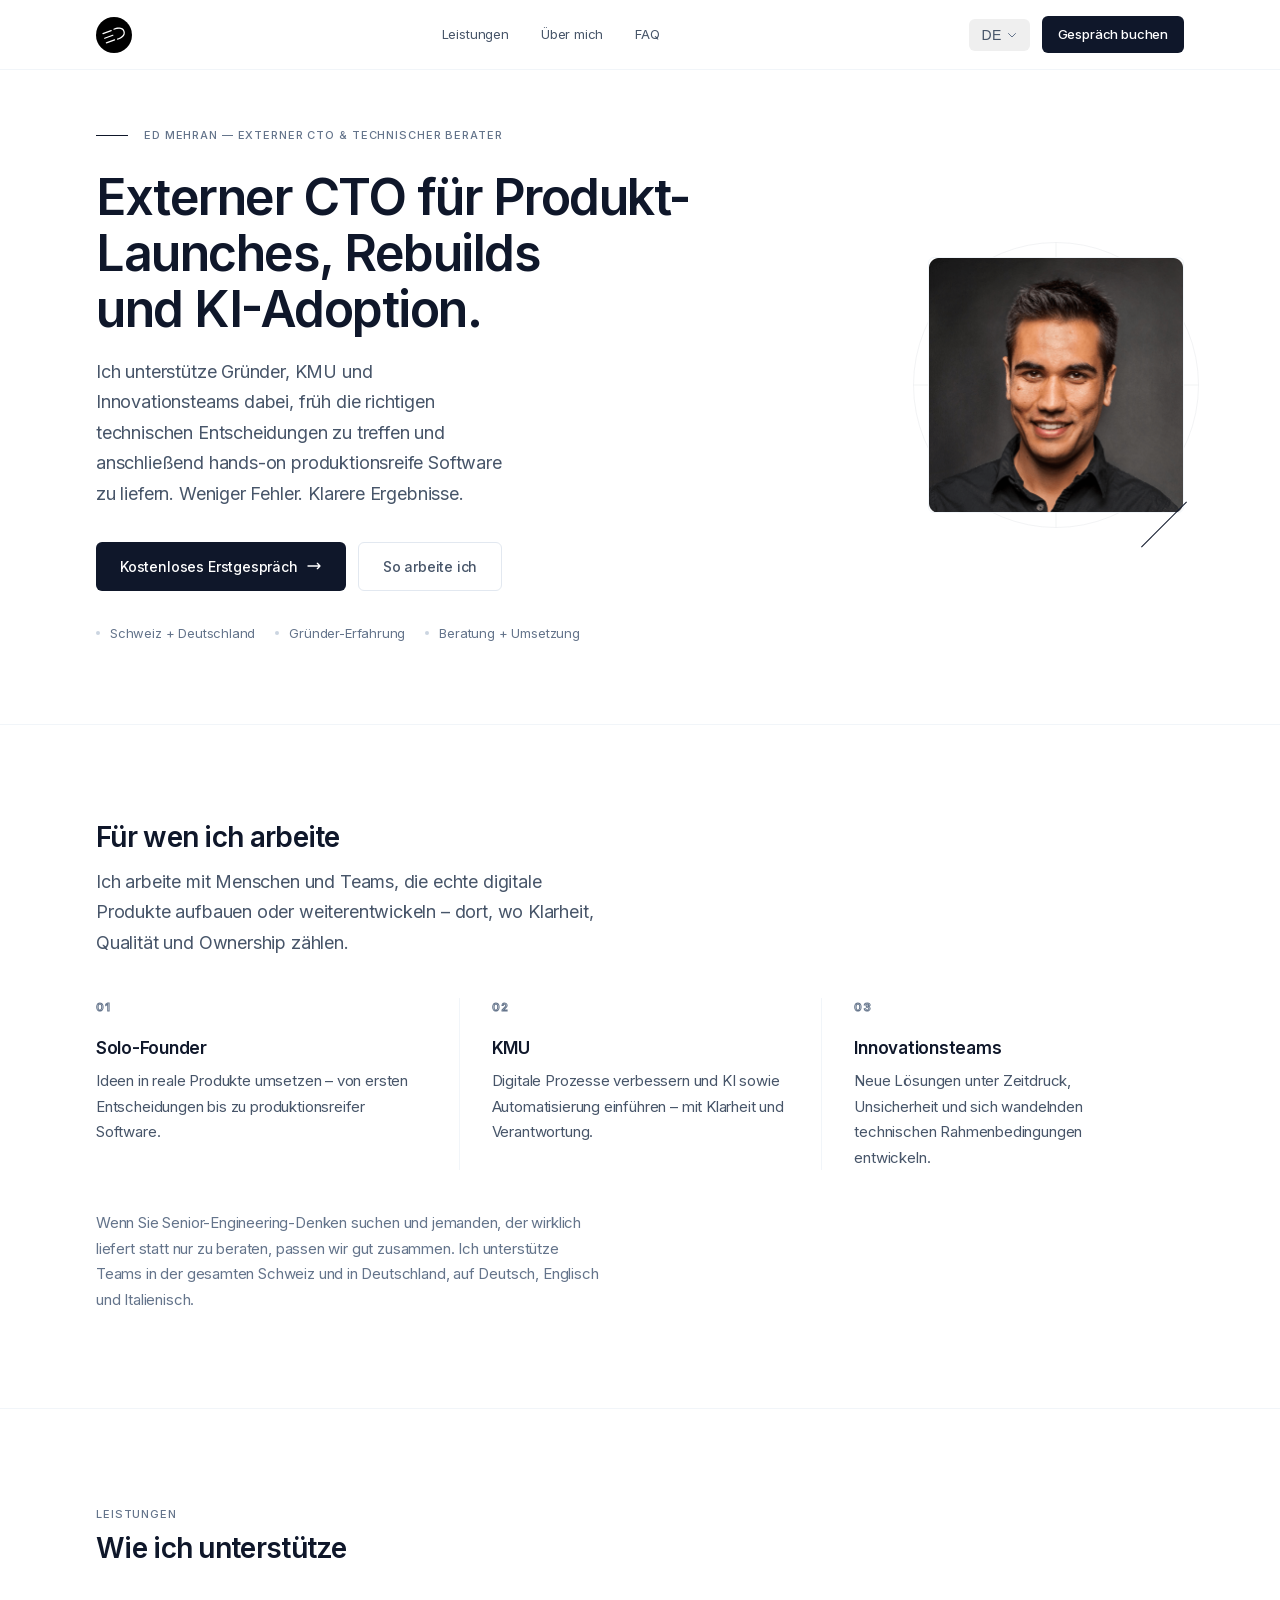
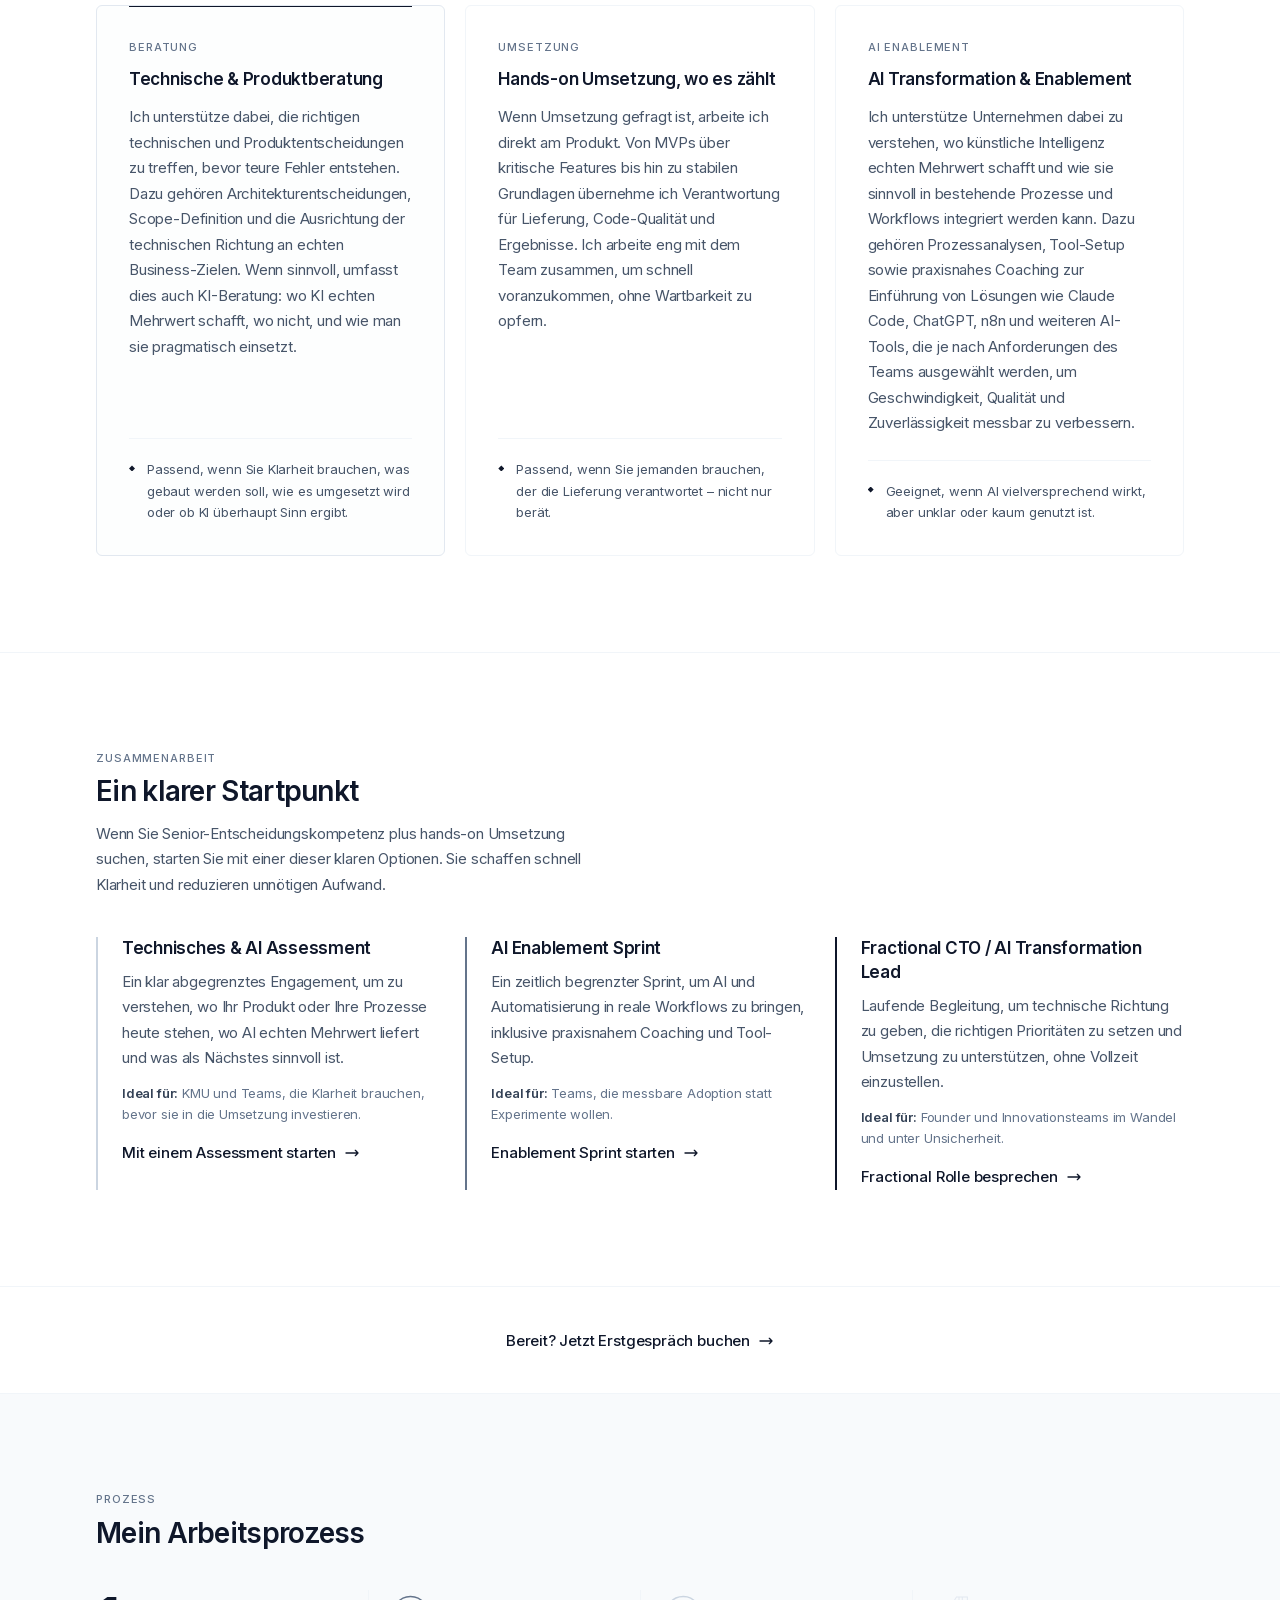
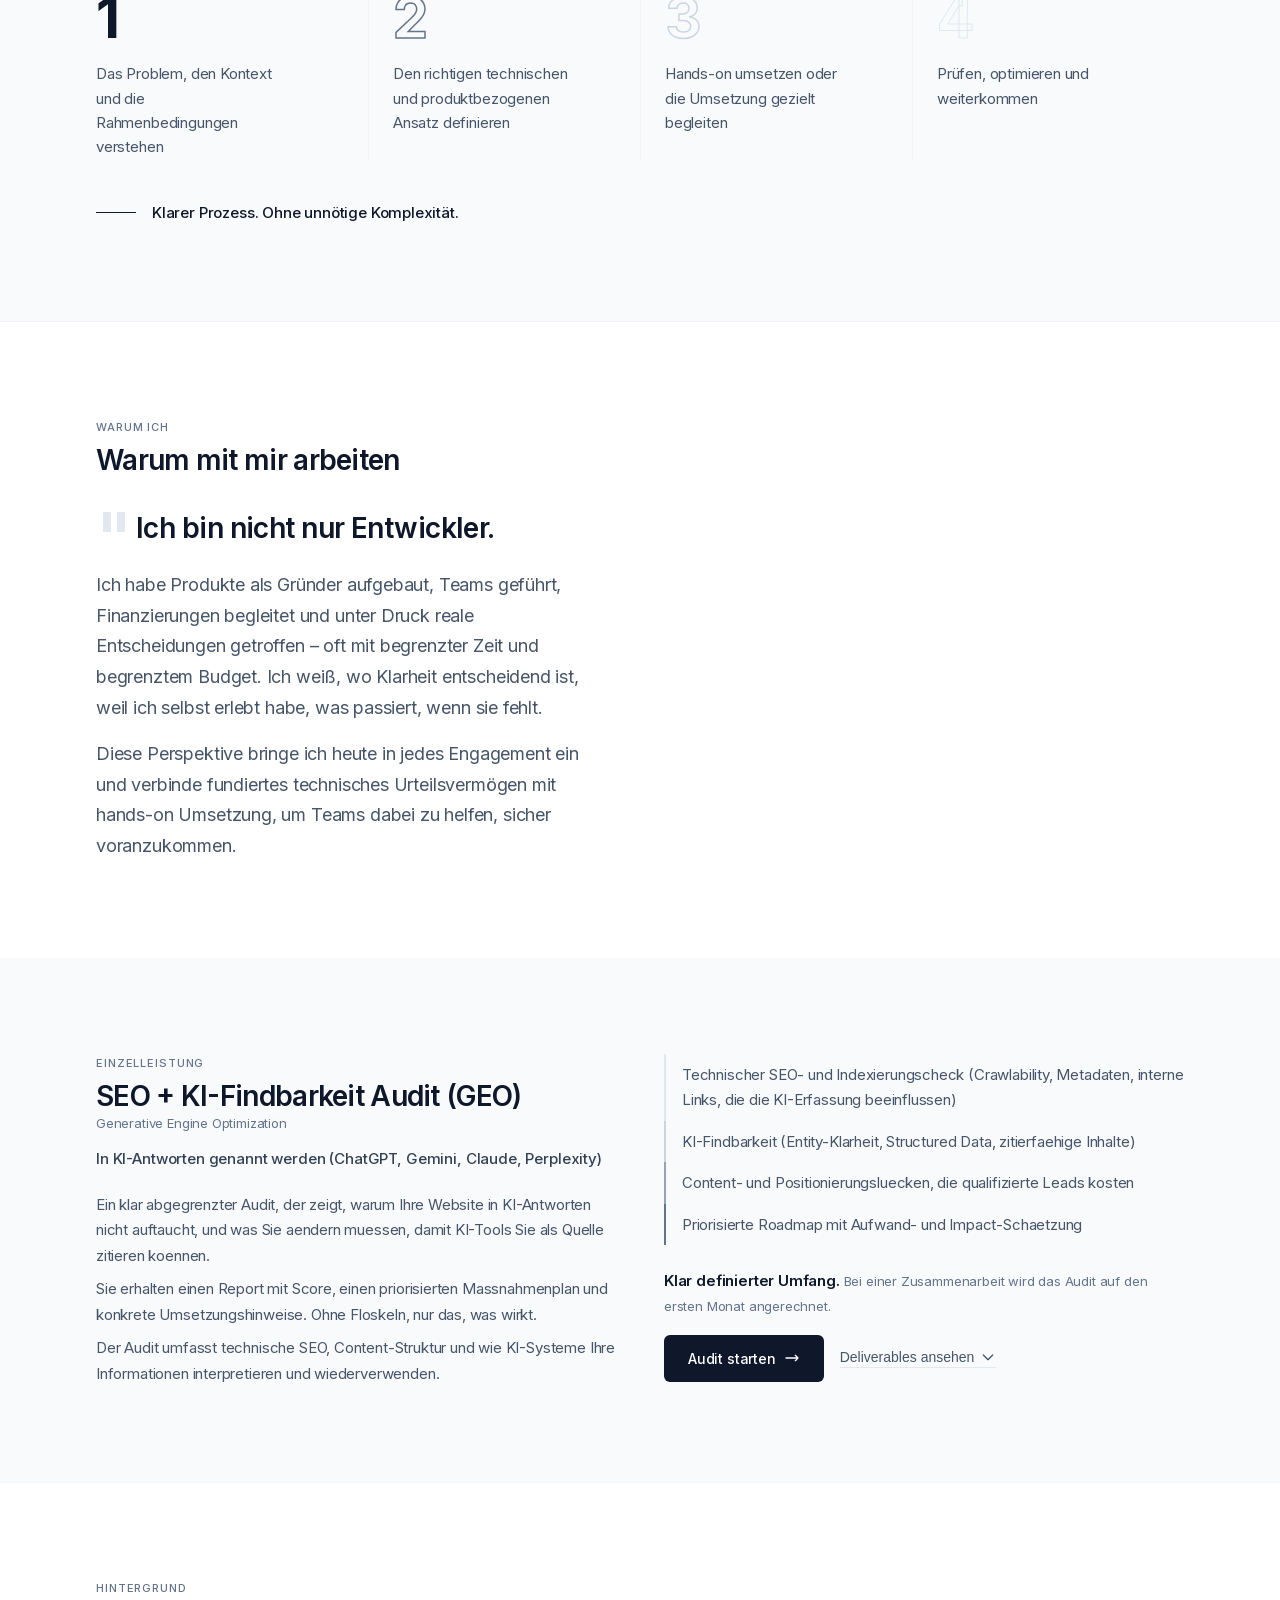
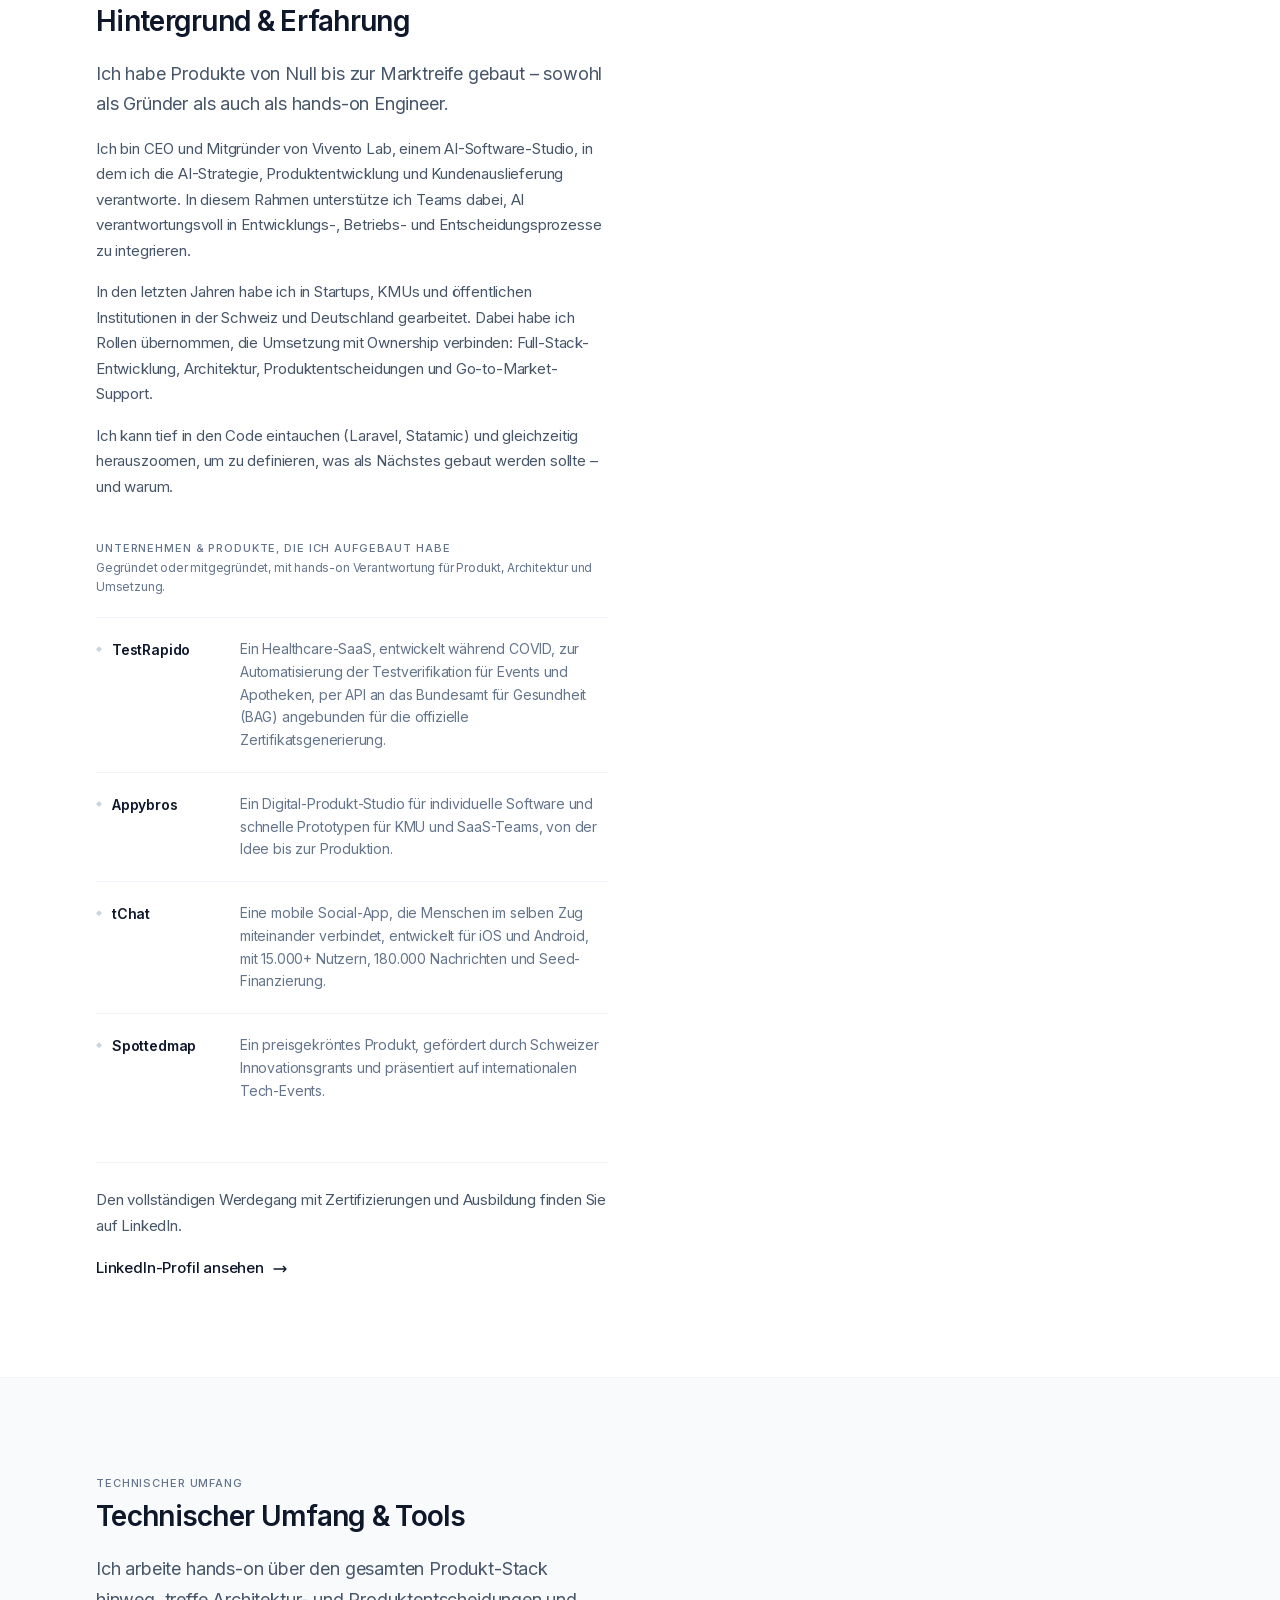
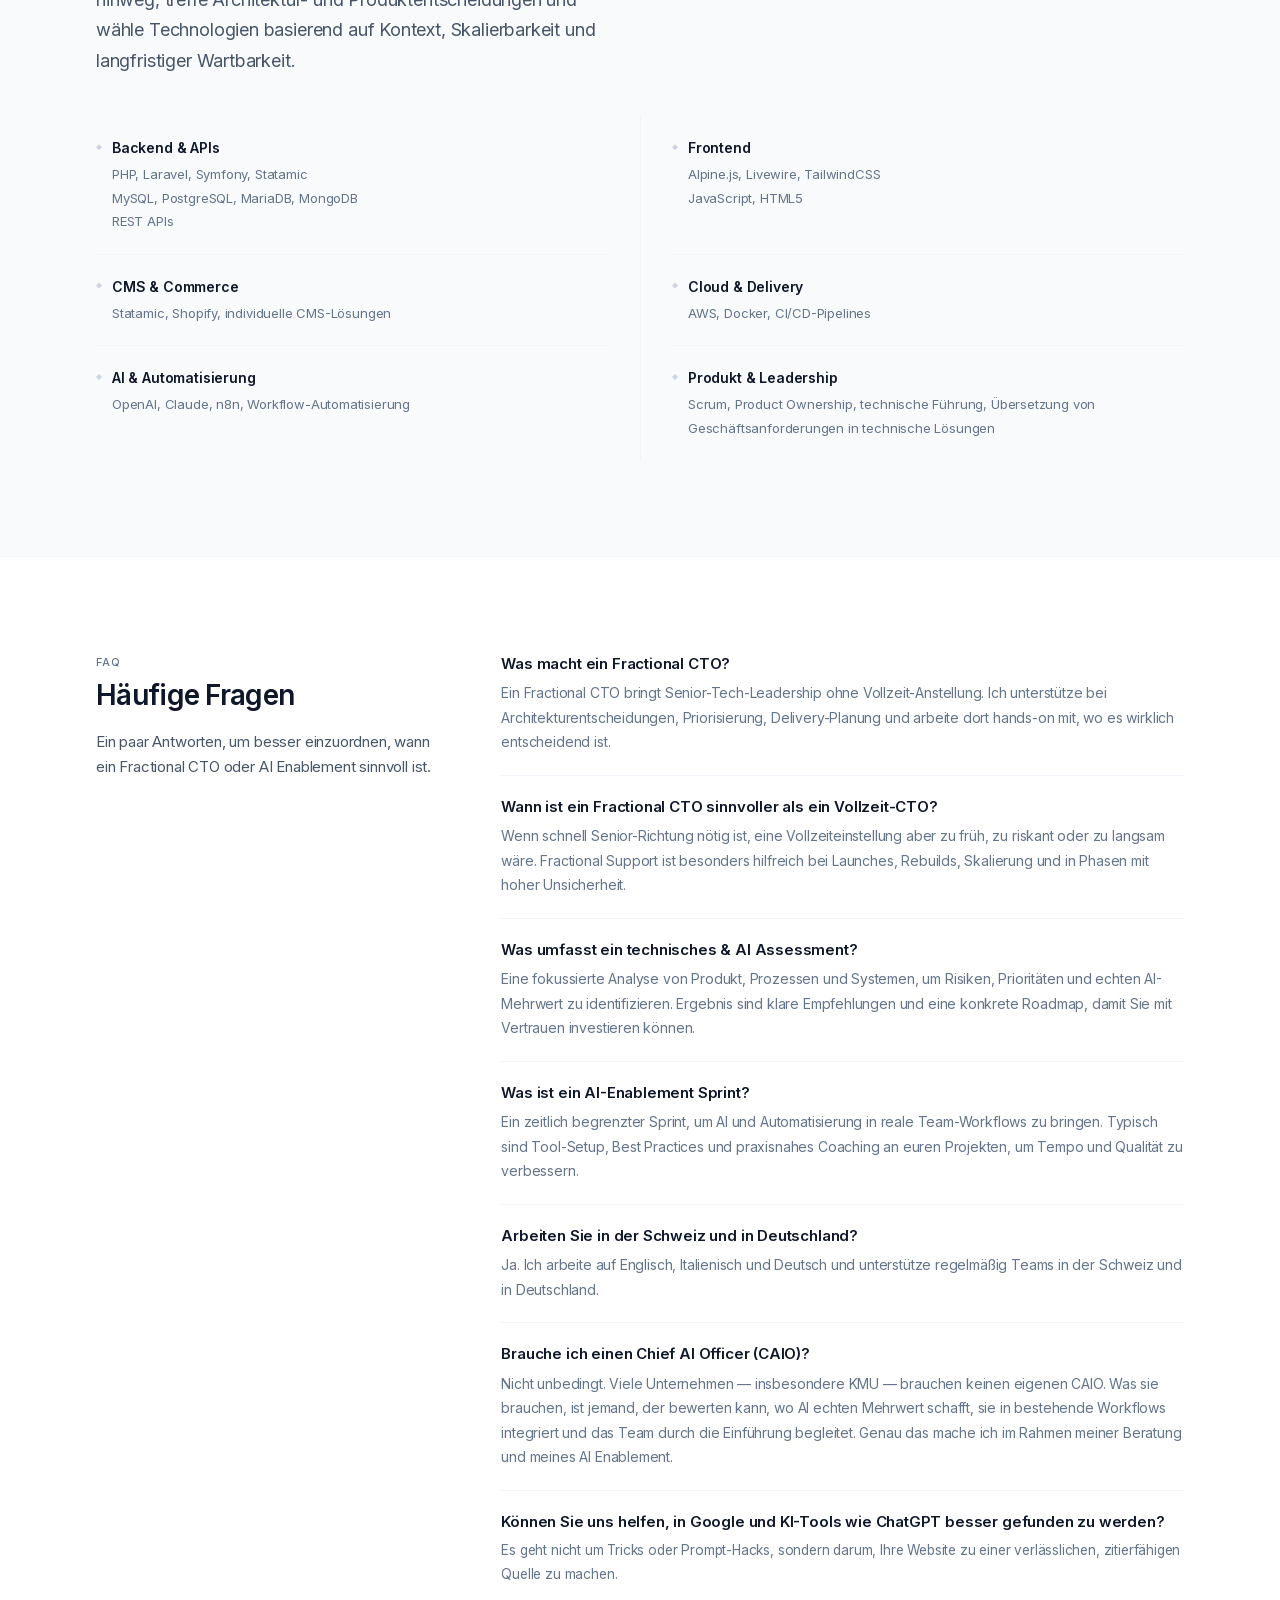
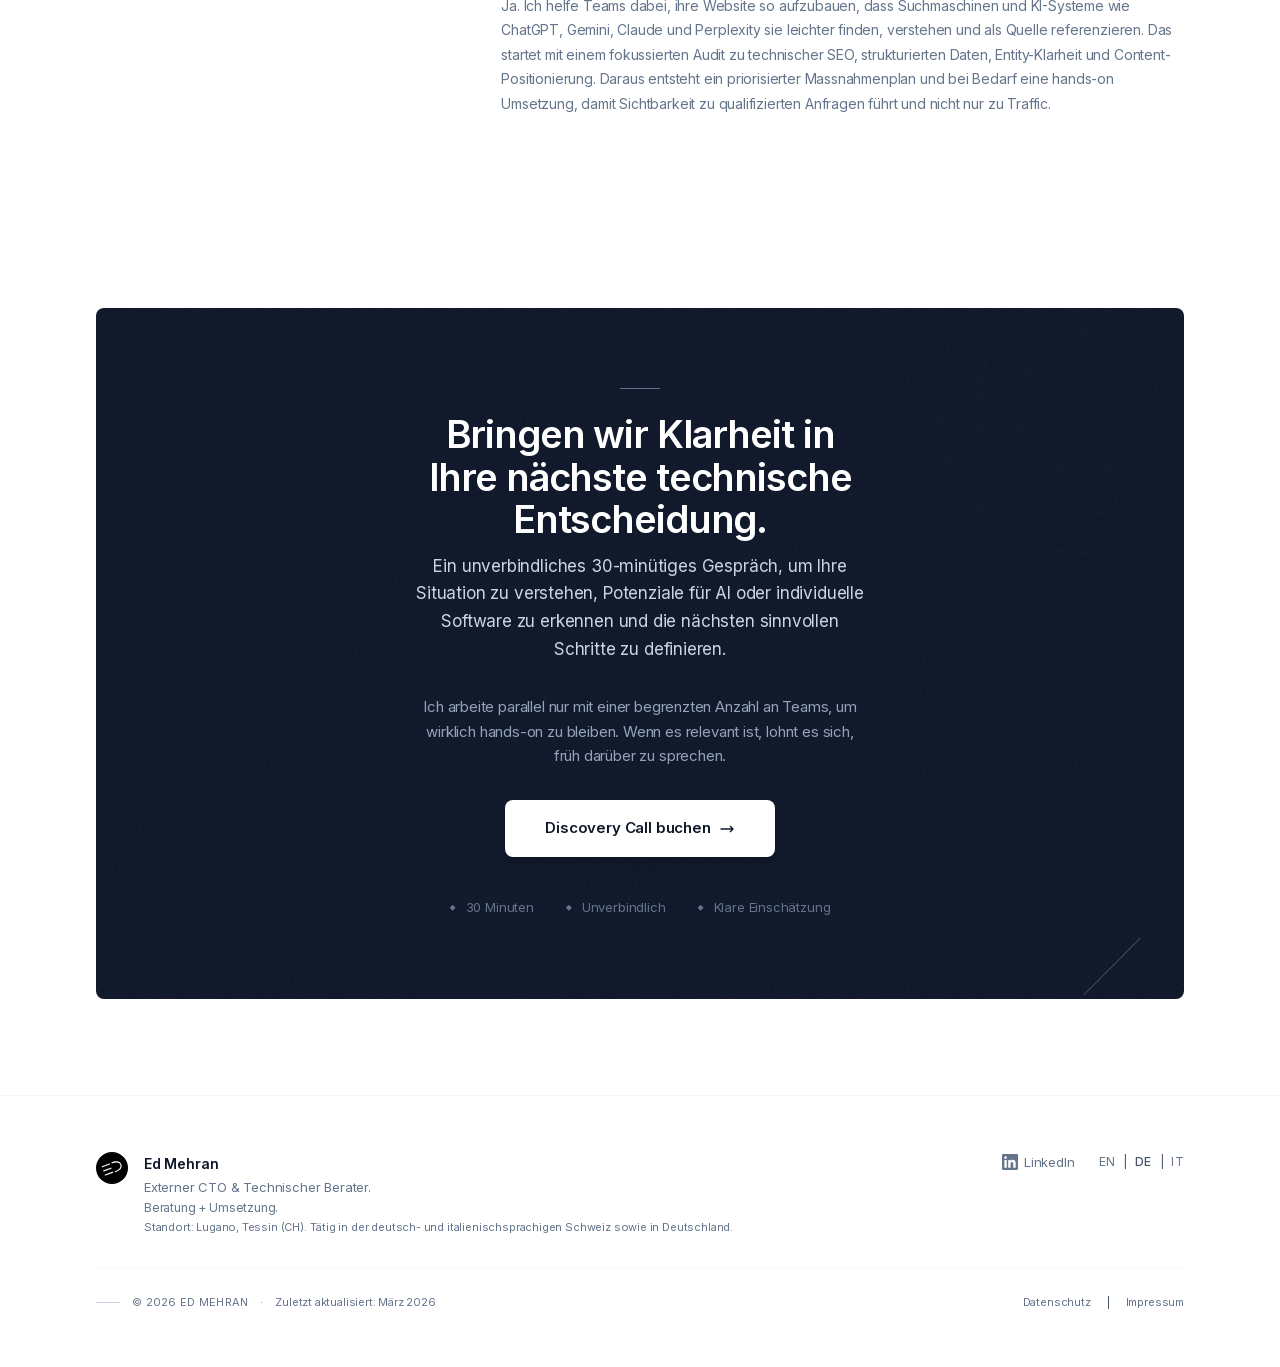
==== commit 2f26ba33: "Move GEO Audit section below Why Me, remove from nav" ====
--- a/de/index.html
+++ b/de/index.html
@@ -380,7 +380,6 @@
                     <!-- Desktop Nav -->
                     <div class="hidden md:flex items-center space-x-8">
                         <a href="#services" class="nav-link">Leistungen</a>
-                        <a href="#geo-audit" class="nav-link">GEO Audit</a>
                         <a href="#background" class="nav-link">Über mich</a>
                         <a href="#faq" class="nav-link">FAQ</a>
                     </div>
@@ -420,7 +419,6 @@
                 <div x-show="mobileMenuOpen" x-cloak x-transition class="md:hidden mobile-menu">
                     <div class="flex flex-col space-y-1">
                         <a href="#services" @click="mobileMenuOpen = false">Leistungen</a>
-                        <a href="#geo-audit" @click="mobileMenuOpen = false">GEO Audit</a>
                         <a href="#background" @click="mobileMenuOpen = false">Über mich</a>
                         <a href="#faq" @click="mobileMenuOpen = false">FAQ</a>
                         <div class="pt-2 mt-2 border-t border-slate-100">
@@ -440,6 +438,10 @@
                         <div class="max-w-xl lg:max-w-none">
                             <div class="hero-eyebrow mb-6">
                                 <p class="text-eyebrow">Ed Mehran — Externer CTO & Technischer Berater</p>
+                            </div>
+
+                            <div class="hero-photo-mobile flex lg:hidden mb-5">
+                                <img src="../assets/images/ed-mehran.png" alt="Ed Mehran" loading="eager"/>
                             </div>
 
                             <h1 class="text-display mb-5 text-balance">Externer CTO für Produkt-Launches, Rebuilds und KI-Adoption.</h1>
@@ -558,12 +560,116 @@
                 </div>
             </section>
 
+            <!-- Ways to Work with Me -->
+            <section id="engagement" class="section section-divided">
+                <div class="container-wide">
+                    <div class="max-w-lg mb-10">
+                        <p class="text-eyebrow mb-2">Zusammenarbeit</p>
+                        <h2 class="text-h2 mb-3">Ein klarer Startpunkt</h2>
+                        <p class="text-body">Wenn Sie Senior-Entscheidungskompetenz plus hands-on Umsetzung suchen, starten Sie mit einer dieser klaren Optionen. Sie schaffen schnell Klarheit und reduzieren unnötigen Aufwand.</p>
+                    </div>
+
+                    <div class="engage-grid">
+                        <div class="engage-card">
+                            <h3 class="text-h3 mb-2">Technisches & AI Assessment</h3>
+                            <p class="text-body mb-3">Ein klar abgegrenztes Engagement, um zu verstehen, wo Ihr Produkt oder Ihre Prozesse heute stehen, wo AI echten Mehrwert liefert und was als Nächstes sinnvoll ist.</p>
+                            <p class="engage-ideal"><strong>Ideal für:</strong> KMU und Teams, die Klarheit brauchen, bevor sie in die Umsetzung investieren.</p>
+                            <a href="#contact" class="link-arrow mt-4">
+                                Mit einem Assessment starten
+                                <svg fill="none" stroke="currentColor" viewBox="0 0 24 24"><path stroke-linecap="round" stroke-linejoin="round" stroke-width="2" d="M17 8l4 4m0 0l-4 4m4-4H3"/></svg>
+                            </a>
+                        </div>
+
+                        <div class="engage-card engage-card--mid">
+                            <h3 class="text-h3 mb-2">AI Enablement Sprint</h3>
+                            <p class="text-body mb-3">Ein zeitlich begrenzter Sprint, um AI und Automatisierung in reale Workflows zu bringen, inklusive praxisnahem Coaching und Tool-Setup.</p>
+                            <p class="engage-ideal"><strong>Ideal für:</strong> Teams, die messbare Adoption statt Experimente wollen.</p>
+                            <a href="#contact" class="link-arrow mt-4">
+                                Enablement Sprint starten
+                                <svg fill="none" stroke="currentColor" viewBox="0 0 24 24"><path stroke-linecap="round" stroke-linejoin="round" stroke-width="2" d="M17 8l4 4m0 0l-4 4m4-4H3"/></svg>
+                            </a>
+                        </div>
+
+                        <div class="engage-card engage-card--deep">
+                            <h3 class="text-h3 mb-2">Fractional CTO / AI Transformation Lead</h3>
+                            <p class="text-body mb-3">Laufende Begleitung, um technische Richtung zu geben, die richtigen Prioritäten zu setzen und Umsetzung zu unterstützen, ohne Vollzeit einzustellen.</p>
+                            <p class="engage-ideal"><strong>Ideal für:</strong> Founder und Innovationsteams im Wandel und unter Unsicherheit.</p>
+                            <a href="#contact" class="link-arrow mt-4">
+                                Fractional Rolle besprechen
+                                <svg fill="none" stroke="currentColor" viewBox="0 0 24 24"><path stroke-linecap="round" stroke-linejoin="round" stroke-width="2" d="M17 8l4 4m0 0l-4 4m4-4H3"/></svg>
+                            </a>
+                        </div>
+                    </div>
+                </div>
+            </section>
+
+            <!-- Mid-page CTA -->
+            <div class="section-divided" style="padding: 2.5rem 0;">
+                <div class="container-wide text-center">
+                    <a href="https://meetings-eu1.hubspot.com/ed-mehran1" class="link-arrow" style="justify-content: center;">
+                        Bereit? Jetzt Erstgespräch buchen
+                        <svg fill="none" stroke="currentColor" viewBox="0 0 24 24"><path stroke-linecap="round" stroke-linejoin="round" stroke-width="2" d="M17 8l4 4m0 0l-4 4m4-4H3"/></svg>
+                    </a>
+                </div>
+            </div>
+
+            <!-- How I Work -->
+            <section id="how-i-work" class="section section-divided">
+                <div class="container-wide">
+                    <div class="max-w-lg mb-10">
+                        <p class="text-eyebrow mb-2">Prozess</p>
+                        <h2 class="text-h2">Mein Arbeitsprozess</h2>
+                    </div>
+
+                    <div class="process-grid mb-10">
+                        <div class="process-step">
+                            <p class="process-number">1</p>
+                            <p class="process-text">Das Problem, den Kontext und die Rahmenbedingungen verstehen</p>
+                        </div>
+                        <div class="process-step">
+                            <p class="process-number">2</p>
+                            <p class="process-text">Den richtigen technischen und produktbezogenen Ansatz definieren</p>
+                        </div>
+                        <div class="process-step">
+                            <p class="process-number">3</p>
+                            <p class="process-text">Hands-on umsetzen oder die Umsetzung gezielt begleiten</p>
+                        </div>
+                        <div class="process-step">
+                            <p class="process-number">4</p>
+                            <p class="process-text">Prüfen, optimieren und weiterkommen</p>
+                        </div>
+                    </div>
+
+                    <div class="flex items-center gap-4">
+                        <span class="divider-accent"></span>
+                        <p class="text-body font-medium text-slate-900">Klarer Prozess. Ohne unnötige Komplexität.</p>
+                    </div>
+                </div>
+            </section>
+
+            <!-- Why Me -->
+            <section id="why-me" class="section section-divided">
+                <div class="container-wide">
+                    <div class="max-w-lg">
+                        <p class="text-eyebrow mb-2">Warum ich</p>
+                        <h2 class="text-h2 mb-8">Warum mit mir arbeiten</h2>
+
+                        <blockquote class="pull-quote mb-6">Ich bin nicht nur Entwickler.</blockquote>
+
+                        <div class="space-y-4 text-body-lg">
+                            <p>Ich habe Produkte als Gründer aufgebaut, Teams geführt, Finanzierungen begleitet und unter Druck reale Entscheidungen getroffen – oft mit begrenzter Zeit und begrenztem Budget. Ich weiß, wo Klarheit entscheidend ist, weil ich selbst erlebt habe, was passiert, wenn sie fehlt.</p>
+                            <p>Diese Perspektive bringe ich heute in jedes Engagement ein und verbinde fundiertes technisches Urteilsvermögen mit hands-on Umsetzung, um Teams dabei zu helfen, sicher voranzukommen.</p>
+                        </div>
+                    </div>
+                </div>
+            </section>
+
             <!-- Entry Offer: GEO Audit -->
             <section id="geo-audit" class="section" x-data="{ open: false }">
                 <div class="container-wide">
                     <div class="geo-audit-grid">
                         <div>
-                            <p class="text-eyebrow mb-2">Schneller Einstieg</p>
+                            <p class="text-eyebrow mb-2">Einzelleistung</p>
                             <h2 class="text-h2 mb-1">SEO + KI-Findbarkeit Audit (GEO)</h2>
                             <p class="geo-subtitle">Generative Engine Optimization</p>
                             <p class="geo-hook">In KI-Antworten genannt werden (ChatGPT, Gemini, Claude, Perplexity)</p>
@@ -635,110 +741,6 @@
                 </div>
             </section>
 
-            <!-- Ways to Work with Me -->
-            <section id="engagement" class="section section-divided">
-                <div class="container-wide">
-                    <div class="max-w-lg mb-10">
-                        <p class="text-eyebrow mb-2">Zusammenarbeit</p>
-                        <h2 class="text-h2 mb-3">Ein klarer Startpunkt</h2>
-                        <p class="text-body">Wenn Sie Senior-Entscheidungskompetenz plus hands-on Umsetzung suchen, starten Sie mit einer dieser klaren Optionen. Sie schaffen schnell Klarheit und reduzieren unnötigen Aufwand.</p>
-                    </div>
-
-                    <div class="engage-grid">
-                        <div class="engage-card">
-                            <h3 class="text-h3 mb-2">Technisches & AI Assessment</h3>
-                            <p class="text-body mb-3">Ein klar abgegrenztes Engagement, um zu verstehen, wo Ihr Produkt oder Ihre Prozesse heute stehen, wo AI echten Mehrwert liefert und was als Nächstes sinnvoll ist.</p>
-                            <p class="engage-ideal"><strong>Ideal für:</strong> KMU und Teams, die Klarheit brauchen, bevor sie in die Umsetzung investieren.</p>
-                            <a href="#contact" class="link-arrow mt-4">
-                                Mit einem Assessment starten
-                                <svg fill="none" stroke="currentColor" viewBox="0 0 24 24"><path stroke-linecap="round" stroke-linejoin="round" stroke-width="2" d="M17 8l4 4m0 0l-4 4m4-4H3"/></svg>
-                            </a>
-                        </div>
-
-                        <div class="engage-card engage-card--mid">
-                            <h3 class="text-h3 mb-2">AI Enablement Sprint</h3>
-                            <p class="text-body mb-3">Ein zeitlich begrenzter Sprint, um AI und Automatisierung in reale Workflows zu bringen, inklusive praxisnahem Coaching und Tool-Setup.</p>
-                            <p class="engage-ideal"><strong>Ideal für:</strong> Teams, die messbare Adoption statt Experimente wollen.</p>
-                            <a href="#contact" class="link-arrow mt-4">
-                                Enablement Sprint starten
-                                <svg fill="none" stroke="currentColor" viewBox="0 0 24 24"><path stroke-linecap="round" stroke-linejoin="round" stroke-width="2" d="M17 8l4 4m0 0l-4 4m4-4H3"/></svg>
-                            </a>
-                        </div>
-
-                        <div class="engage-card engage-card--deep">
-                            <h3 class="text-h3 mb-2">Fractional CTO / AI Transformation Lead</h3>
-                            <p class="text-body mb-3">Laufende Begleitung, um technische Richtung zu geben, die richtigen Prioritäten zu setzen und Umsetzung zu unterstützen, ohne Vollzeit einzustellen.</p>
-                            <p class="engage-ideal"><strong>Ideal für:</strong> Founder und Innovationsteams im Wandel und unter Unsicherheit.</p>
-                            <a href="#contact" class="link-arrow mt-4">
-                                Fractional Rolle besprechen
-                                <svg fill="none" stroke="currentColor" viewBox="0 0 24 24"><path stroke-linecap="round" stroke-linejoin="round" stroke-width="2" d="M17 8l4 4m0 0l-4 4m4-4H3"/></svg>
-                            </a>
-                        </div>
-                    </div>
-                </div>
-            </section>
-
-            <!-- Mid-page CTA -->
-            <div class="section-divided" style="padding: 2.5rem 0;">
-                <div class="container-wide text-center">
-                    <a href="https://meetings-eu1.hubspot.com/ed-mehran1" class="link-arrow" style="justify-content: center;">
-                        Bereit? Jetzt Erstgespräch buchen
-                        <svg fill="none" stroke="currentColor" viewBox="0 0 24 24"><path stroke-linecap="round" stroke-linejoin="round" stroke-width="2" d="M17 8l4 4m0 0l-4 4m4-4H3"/></svg>
-                    </a>
-                </div>
-            </div>
-
-            <!-- How I Work -->
-            <section id="how-i-work" class="section section-divided">
-                <div class="container-wide">
-                    <div class="max-w-lg mb-10">
-                        <p class="text-eyebrow mb-2">Prozess</p>
-                        <h2 class="text-h2">Mein Arbeitsprozess</h2>
-                    </div>
-
-                    <div class="process-grid mb-10">
-                        <div class="process-step">
-                            <p class="process-number">1</p>
-                            <p class="process-text">Das Problem, den Kontext und die Rahmenbedingungen verstehen</p>
-                        </div>
-                        <div class="process-step">
-                            <p class="process-number">2</p>
-                            <p class="process-text">Den richtigen technischen und produktbezogenen Ansatz definieren</p>
-                        </div>
-                        <div class="process-step">
-                            <p class="process-number">3</p>
-                            <p class="process-text">Hands-on umsetzen oder die Umsetzung gezielt begleiten</p>
-                        </div>
-                        <div class="process-step">
-                            <p class="process-number">4</p>
-                            <p class="process-text">Prüfen, optimieren und weiterkommen</p>
-                        </div>
-                    </div>
-
-                    <div class="flex items-center gap-4">
-                        <span class="divider-accent"></span>
-                        <p class="text-body font-medium text-slate-900">Klarer Prozess. Ohne unnötige Komplexität.</p>
-                    </div>
-                </div>
-            </section>
-
-            <!-- Why Me -->
-            <section id="why-me" class="section section-divided">
-                <div class="container-wide">
-                    <div class="max-w-lg">
-                        <p class="text-eyebrow mb-2">Warum ich</p>
-                        <h2 class="text-h2 mb-8">Warum mit mir arbeiten</h2>
-
-                        <blockquote class="pull-quote mb-6">Ich bin nicht nur Entwickler.</blockquote>
-
-                        <div class="space-y-4 text-body-lg">
-                            <p>Ich habe Produkte als Gründer aufgebaut, Teams geführt, Finanzierungen begleitet und unter Druck reale Entscheidungen getroffen – oft mit begrenzter Zeit und begrenztem Budget. Ich weiß, wo Klarheit entscheidend ist, weil ich selbst erlebt habe, was passiert, wenn sie fehlt.</p>
-                            <p>Diese Perspektive bringe ich heute in jedes Engagement ein und verbinde fundiertes technisches Urteilsvermögen mit hands-on Umsetzung, um Teams dabei zu helfen, sicher voranzukommen.</p>
-                        </div>
-                    </div>
-                </div>
-            </section>
-
             <!-- Background -->
             <section id="background" class="section section-divided">
                 <div class="container-wide">
--- a/assets/css/style.css
+++ b/assets/css/style.css
@@ -1237,6 +1237,14 @@
     width: 100%;
 }
 
+.hero-photo-mobile img {
+    width: 7.5rem;
+    height: 7.5rem;
+    border-radius: 9999px;
+    object-fit: cover;
+    border: 2px solid rgb(241 245 249);
+}
+
 .hero-photo-frame {
     position: relative;
 }
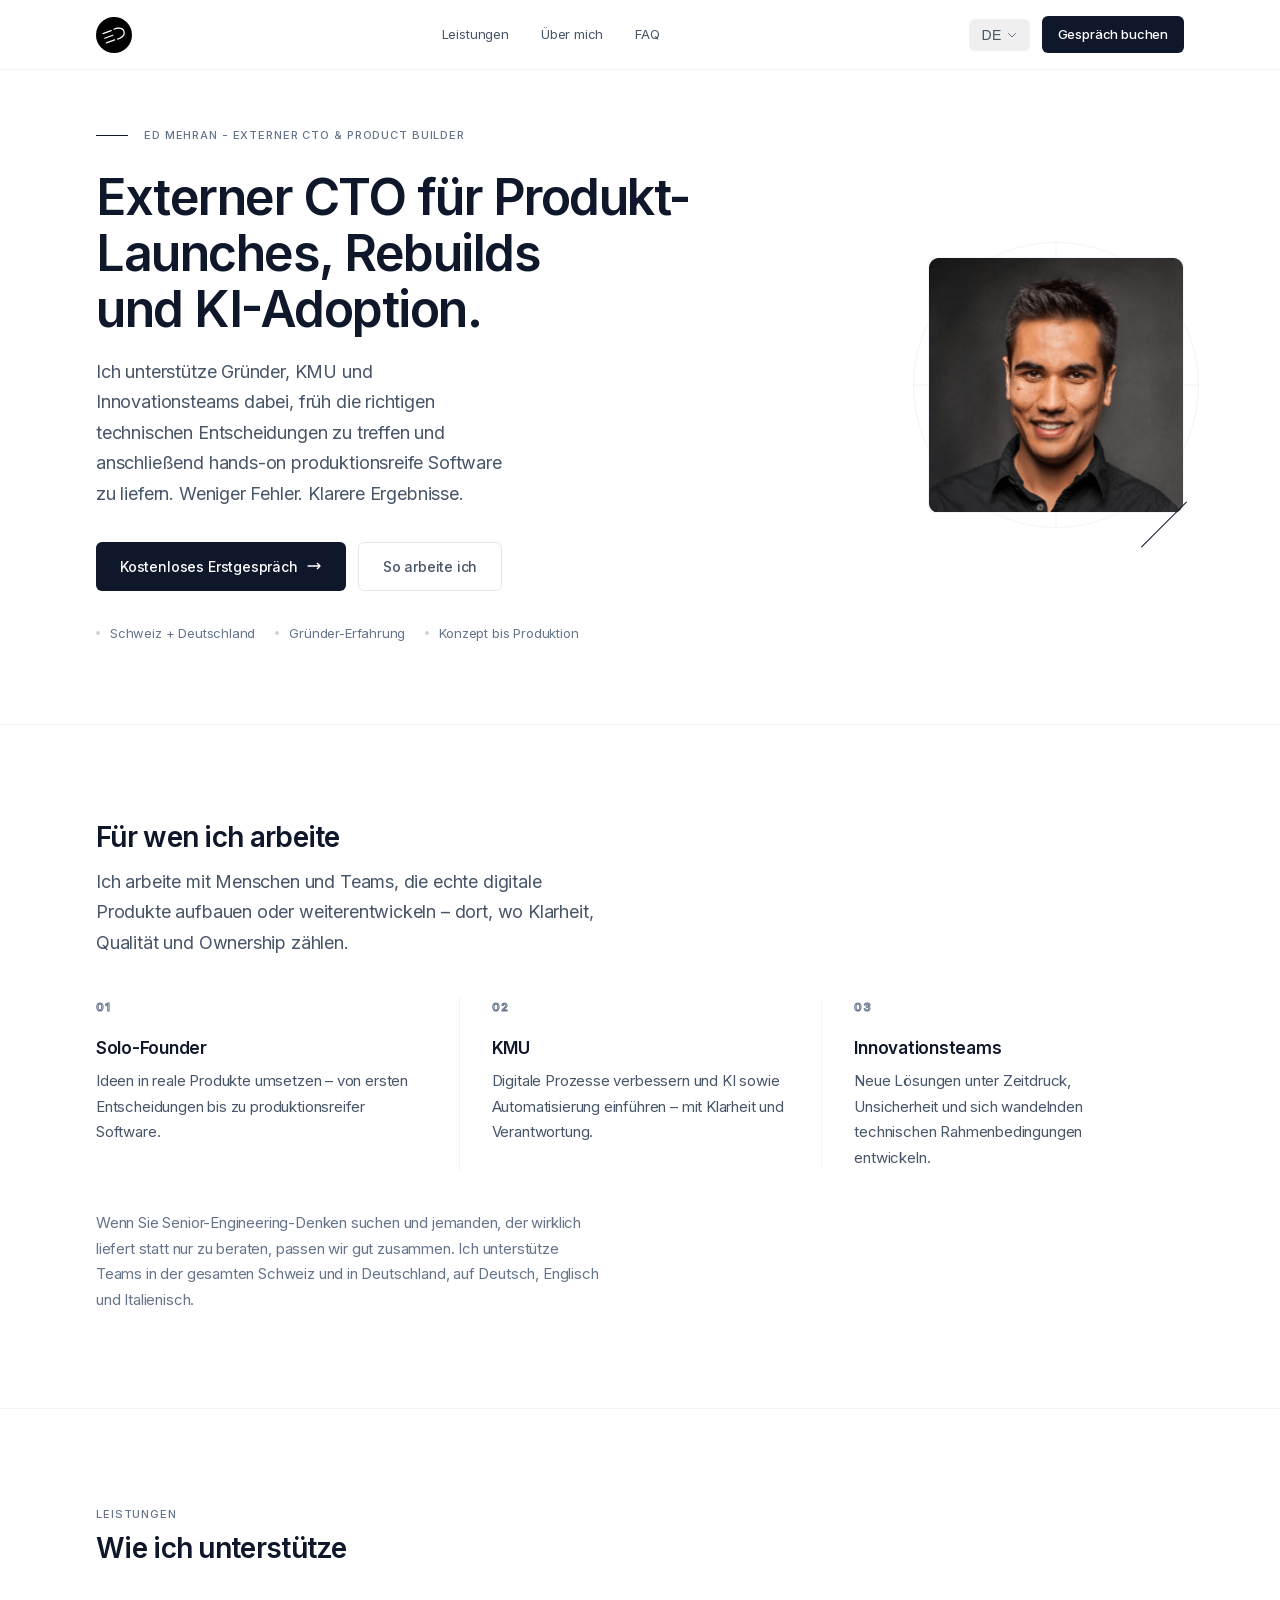
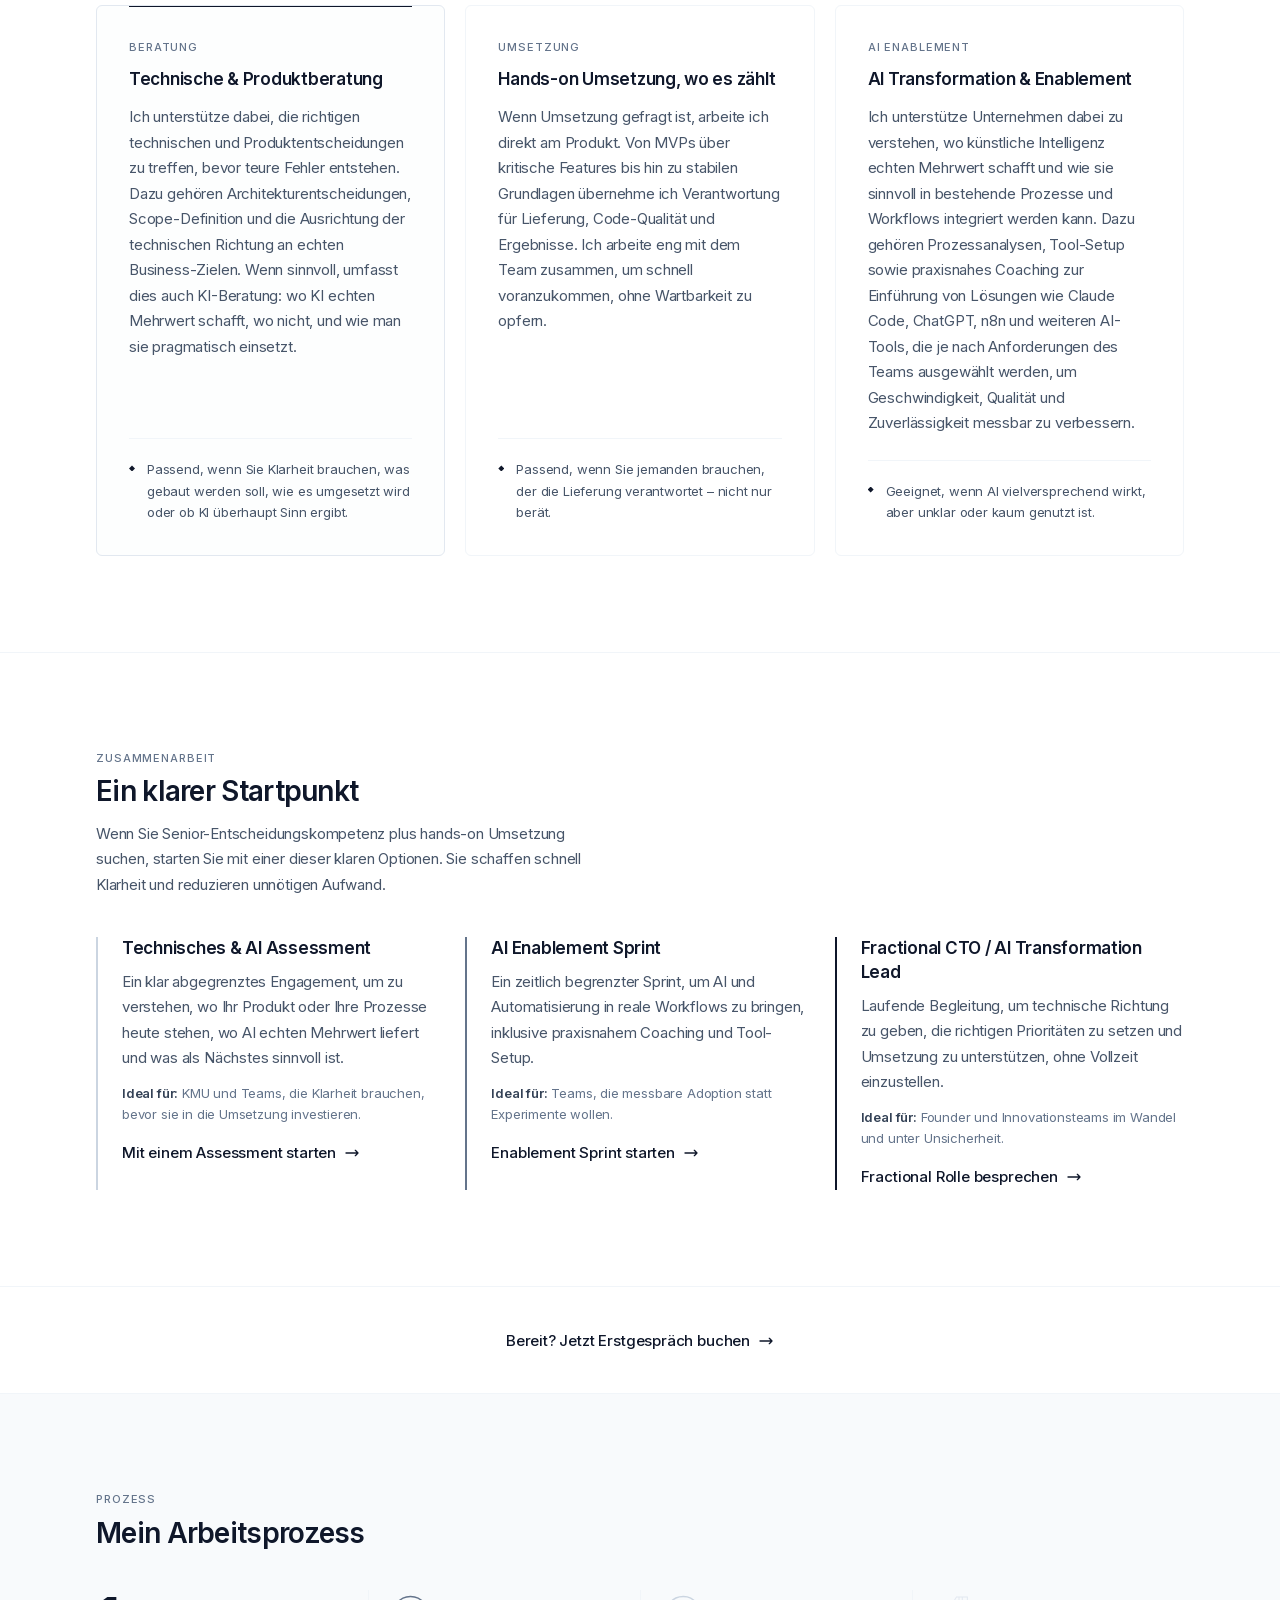
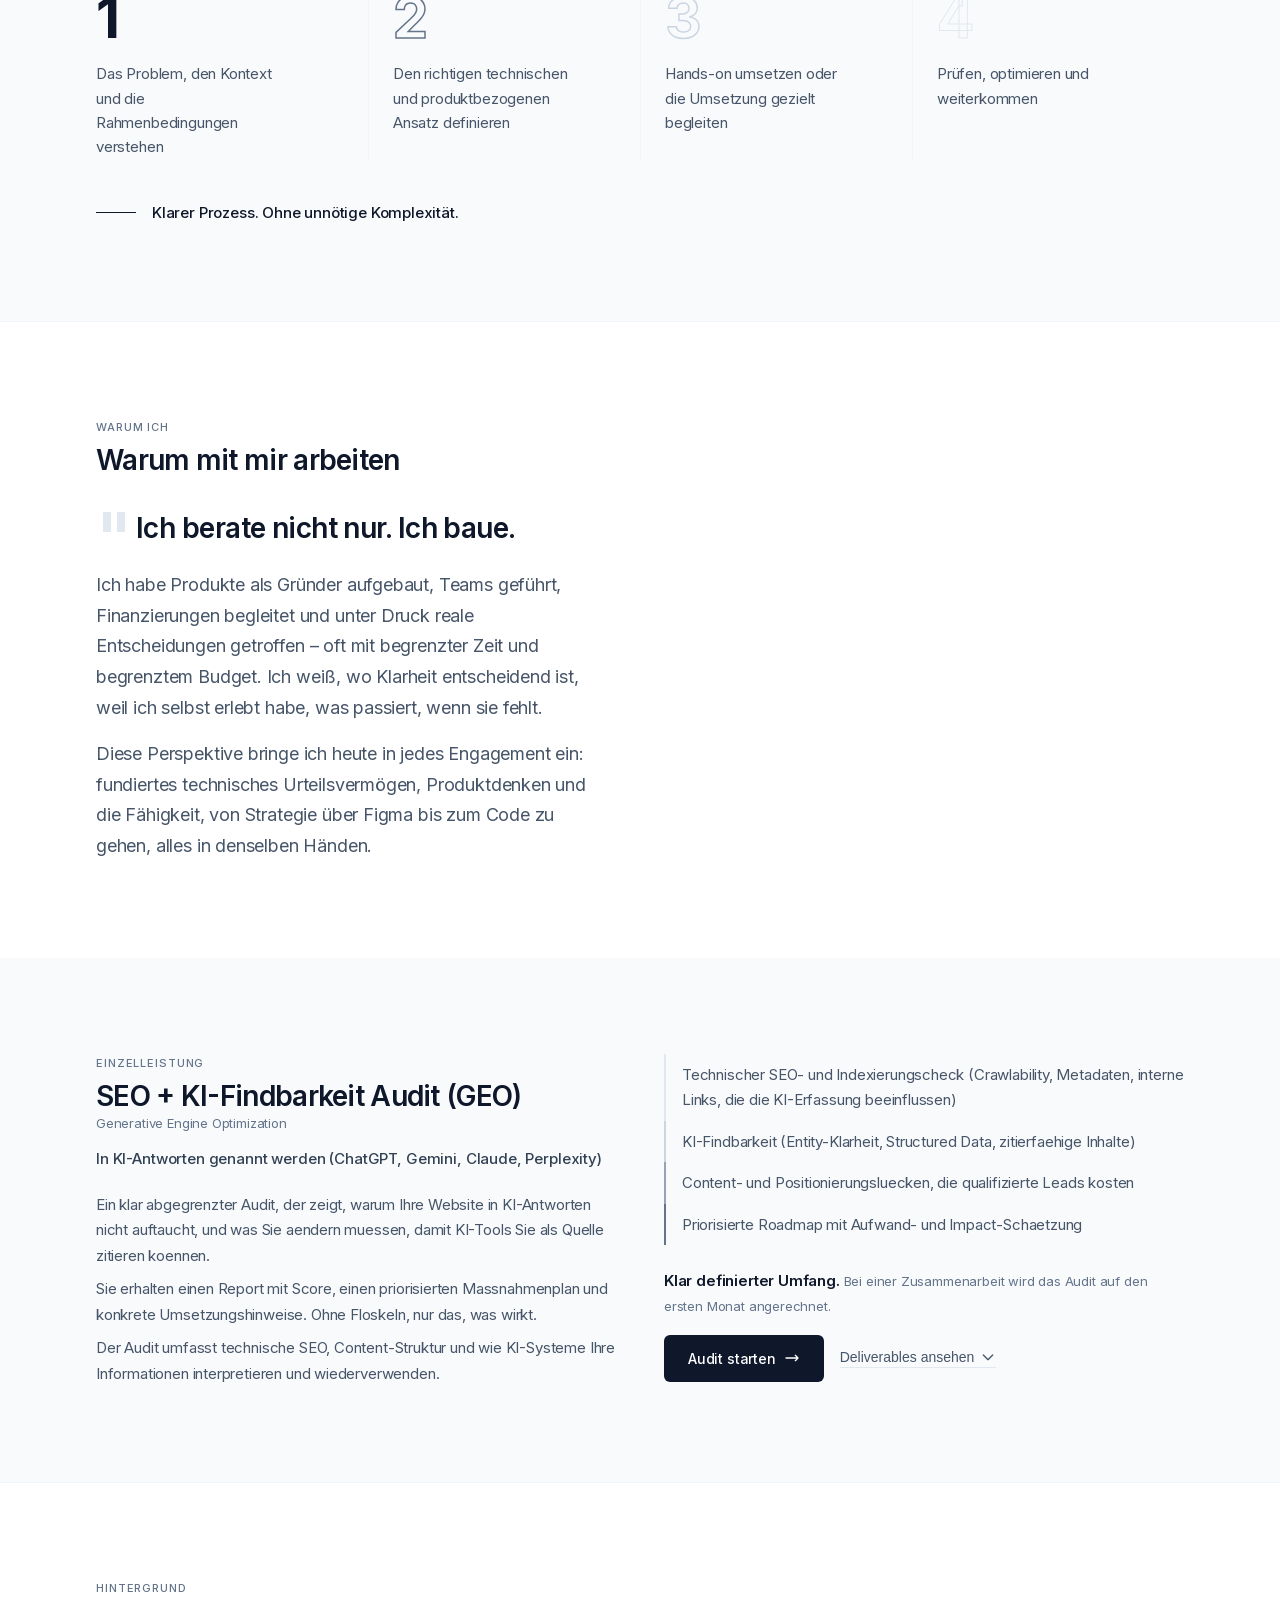
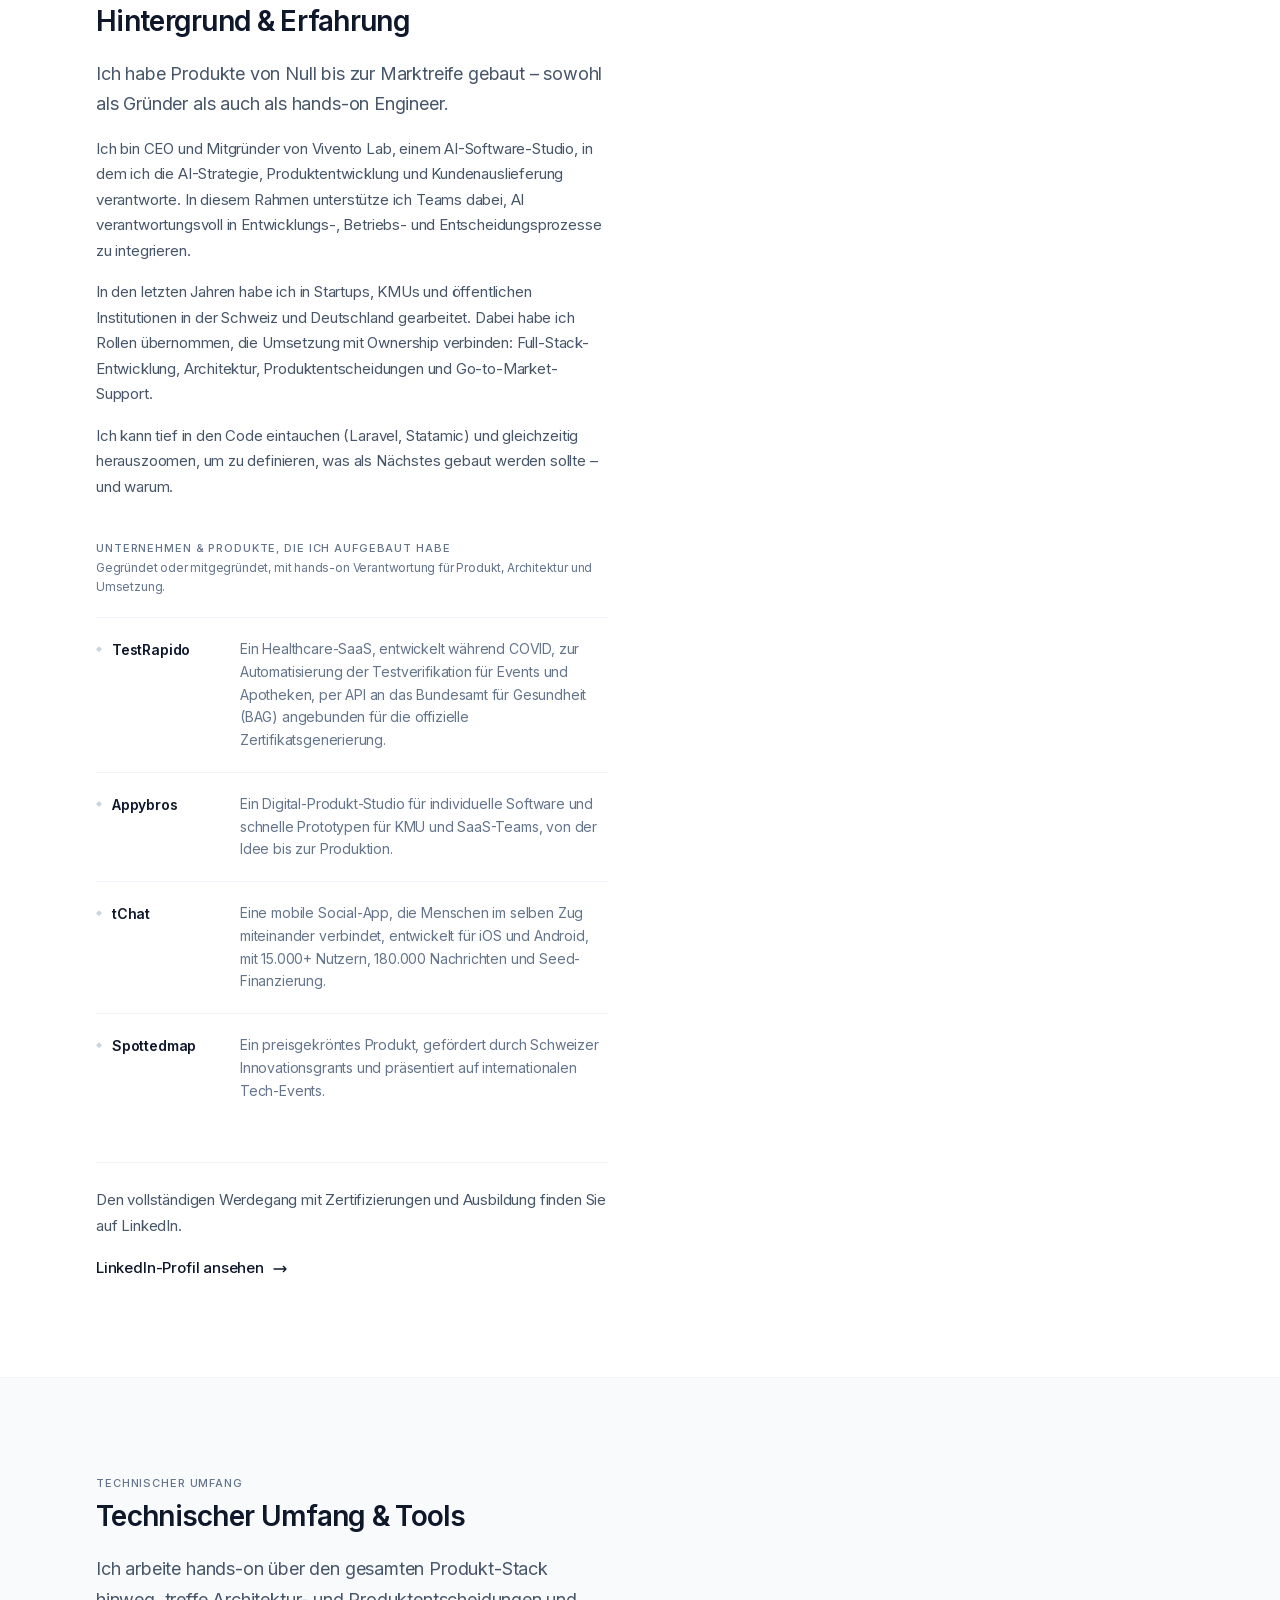
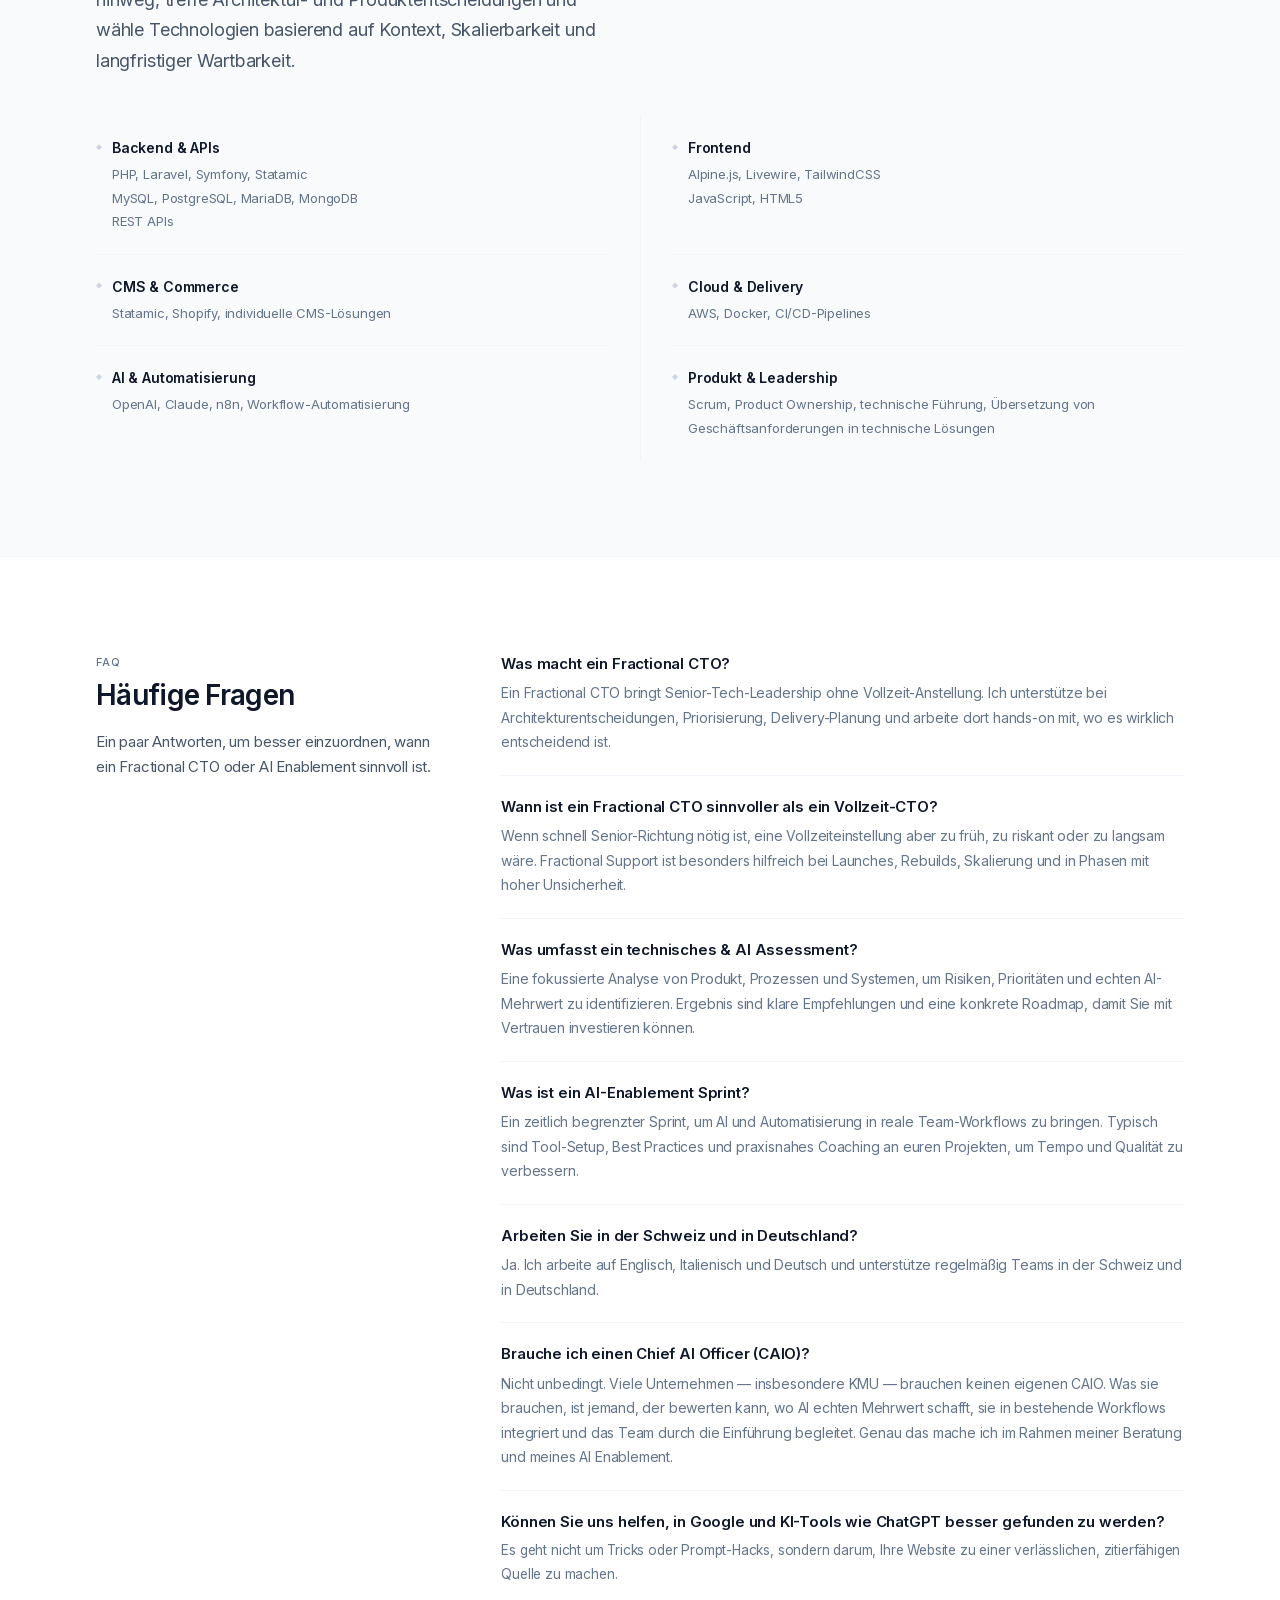
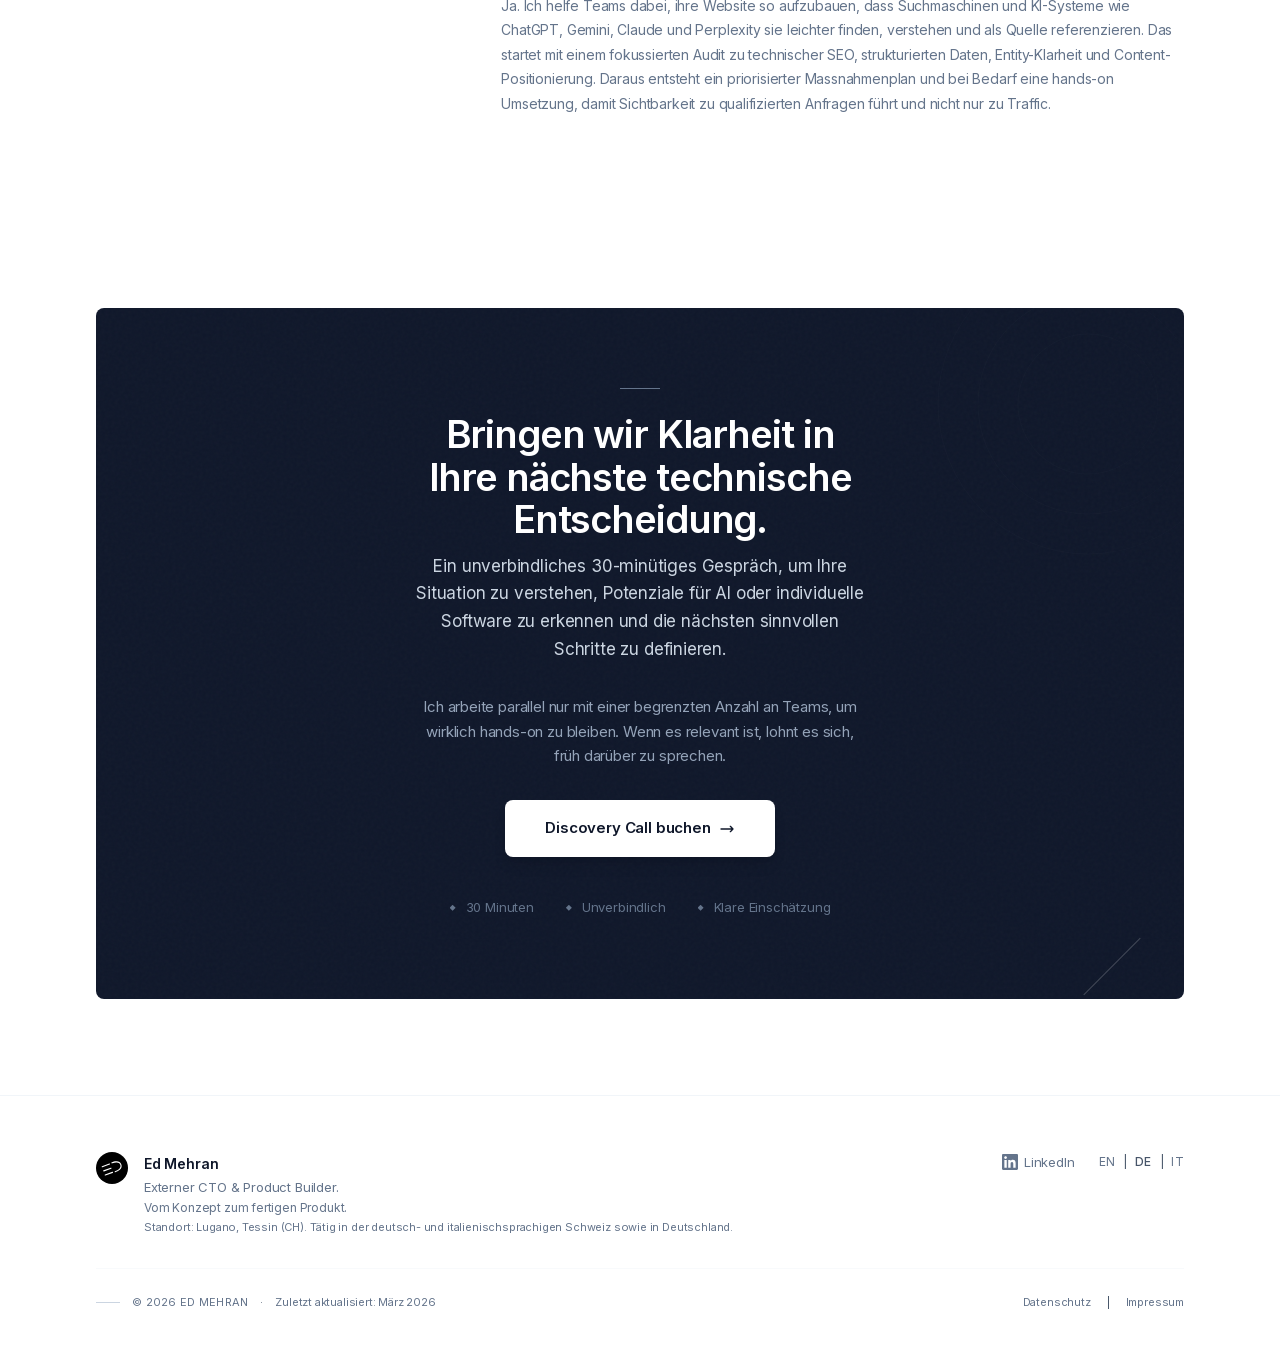
==== commit 165e607f: "Update office address" ====
--- a/de/index.html
+++ b/de/index.html
@@ -437,7 +437,7 @@
                         <!-- Content -->
                         <div class="max-w-xl lg:max-w-none">
                             <div class="hero-eyebrow mb-6">
-                                <p class="text-eyebrow">Ed Mehran — Externer CTO & Technischer Berater</p>
+                                <p class="text-eyebrow">Ed Mehran - Externer CTO & Product Builder</p>
                             </div>
 
                             <div class="hero-photo-mobile flex lg:hidden mb-5">
@@ -461,7 +461,7 @@
                             <div class="flex flex-wrap gap-x-5 gap-y-2">
                                 <span class="signal-chip">Schweiz + Deutschland</span>
                                 <span class="signal-chip">Gründer-Erfahrung</span>
-                                <span class="signal-chip">Beratung + Umsetzung</span>
+                                <span class="signal-chip">Konzept bis Produktion</span>
                             </div>
                         </div>
 
@@ -654,11 +654,11 @@
                         <p class="text-eyebrow mb-2">Warum ich</p>
                         <h2 class="text-h2 mb-8">Warum mit mir arbeiten</h2>
 
-                        <blockquote class="pull-quote mb-6">Ich bin nicht nur Entwickler.</blockquote>
+                        <blockquote class="pull-quote mb-6">Ich berate nicht nur. Ich baue.</blockquote>
 
                         <div class="space-y-4 text-body-lg">
                             <p>Ich habe Produkte als Gründer aufgebaut, Teams geführt, Finanzierungen begleitet und unter Druck reale Entscheidungen getroffen – oft mit begrenzter Zeit und begrenztem Budget. Ich weiß, wo Klarheit entscheidend ist, weil ich selbst erlebt habe, was passiert, wenn sie fehlt.</p>
-                            <p>Diese Perspektive bringe ich heute in jedes Engagement ein und verbinde fundiertes technisches Urteilsvermögen mit hands-on Umsetzung, um Teams dabei zu helfen, sicher voranzukommen.</p>
+                            <p>Diese Perspektive bringe ich heute in jedes Engagement ein: fundiertes technisches Urteilsvermögen, Produktdenken und die Fähigkeit, von Strategie über Figma bis zum Code zu gehen, alles in denselben Händen.</p>
                         </div>
                     </div>
                 </div>
@@ -936,8 +936,8 @@
                         </svg>
                         <div>
                             <p class="font-semibold text-slate-900" style="font-size: 0.875rem;">Ed Mehran</p>
-                            <p class="text-slate-500 mt-0.5" style="font-size: 0.8125rem;">Externer CTO & Technischer Berater.</p>
-                            <p class="text-slate-400" style="font-size: 0.75rem;">Beratung + Umsetzung.</p>
+                            <p class="text-slate-500 mt-0.5" style="font-size: 0.8125rem;">Externer CTO & Product Builder.</p>
+                            <p class="text-slate-400" style="font-size: 0.75rem;">Vom Konzept zum fertigen Produkt.</p>
                             <p class="text-slate-400 mt-2" style="font-size: 0.6875rem;">Standort: Lugano, Tessin (CH). Tätig in der deutsch- und italienischsprachigen Schweiz sowie in Deutschland.</p>
                         </div>
                     </div>
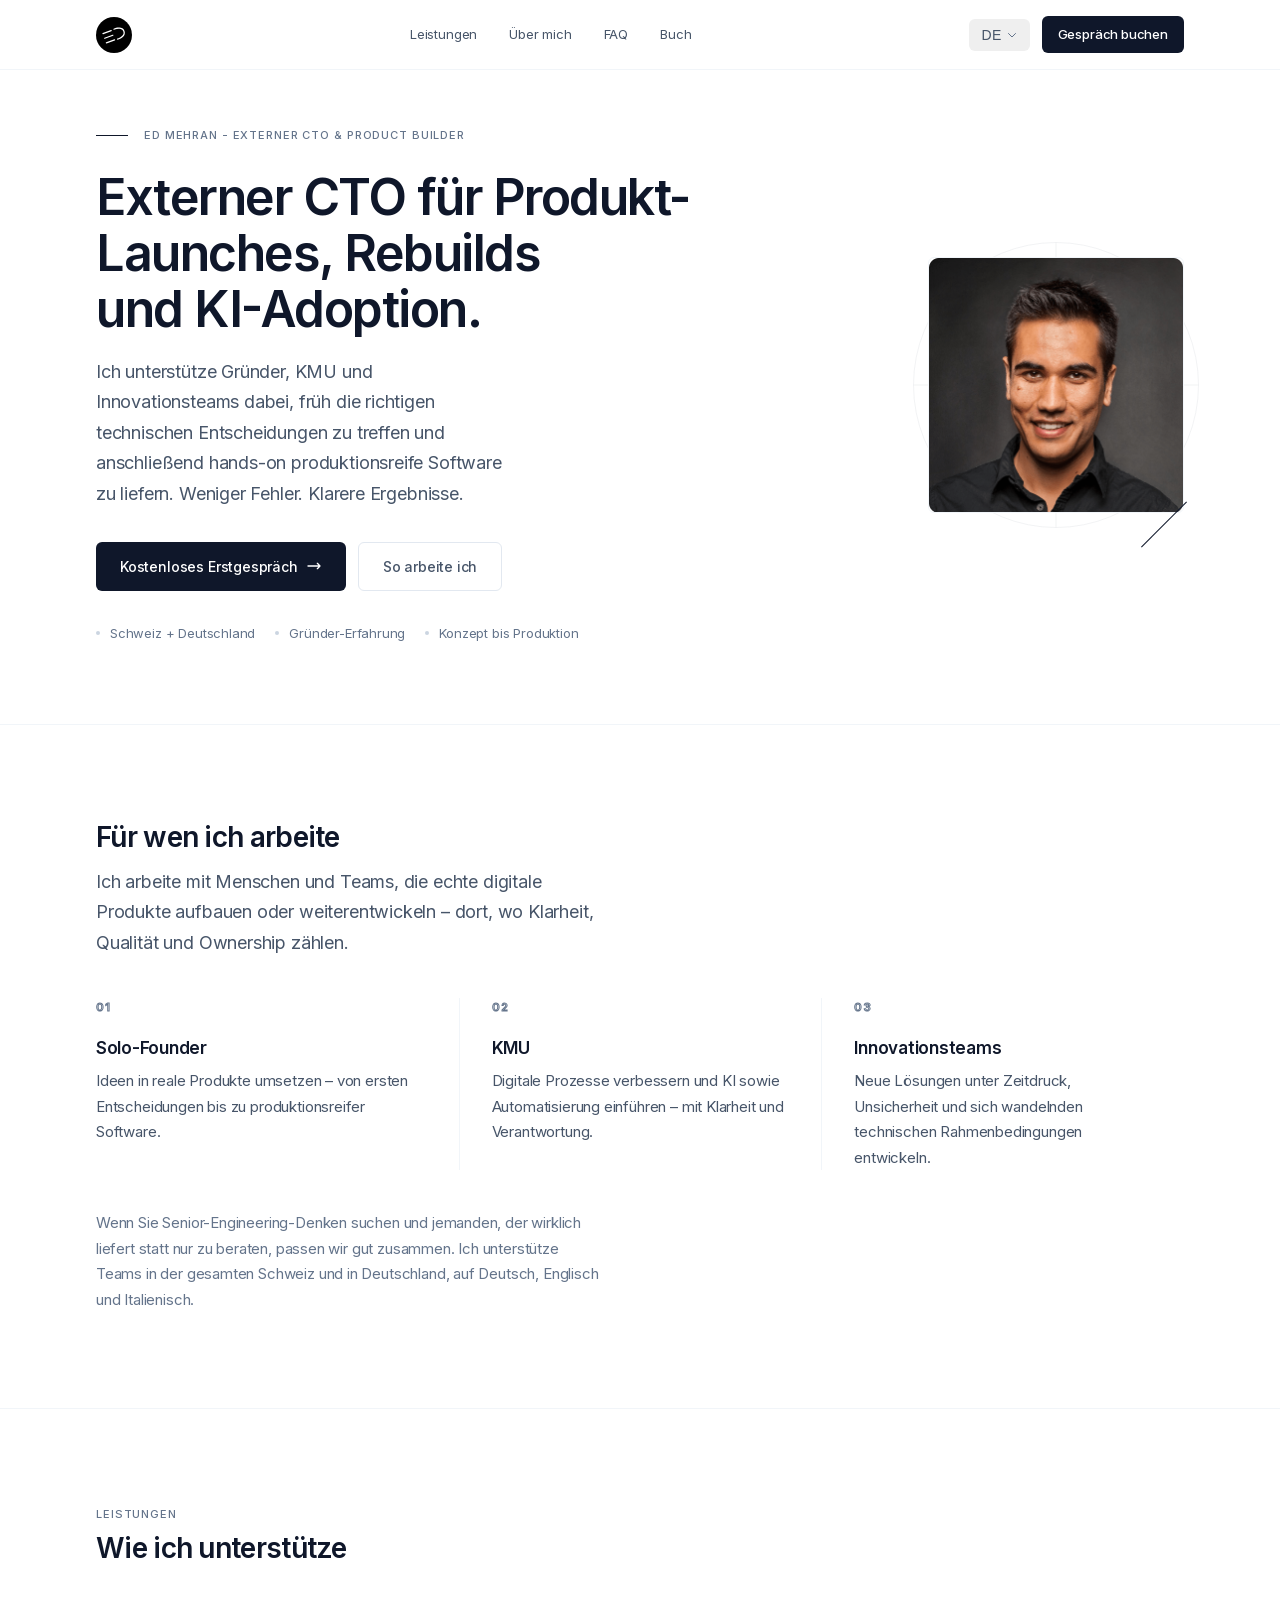
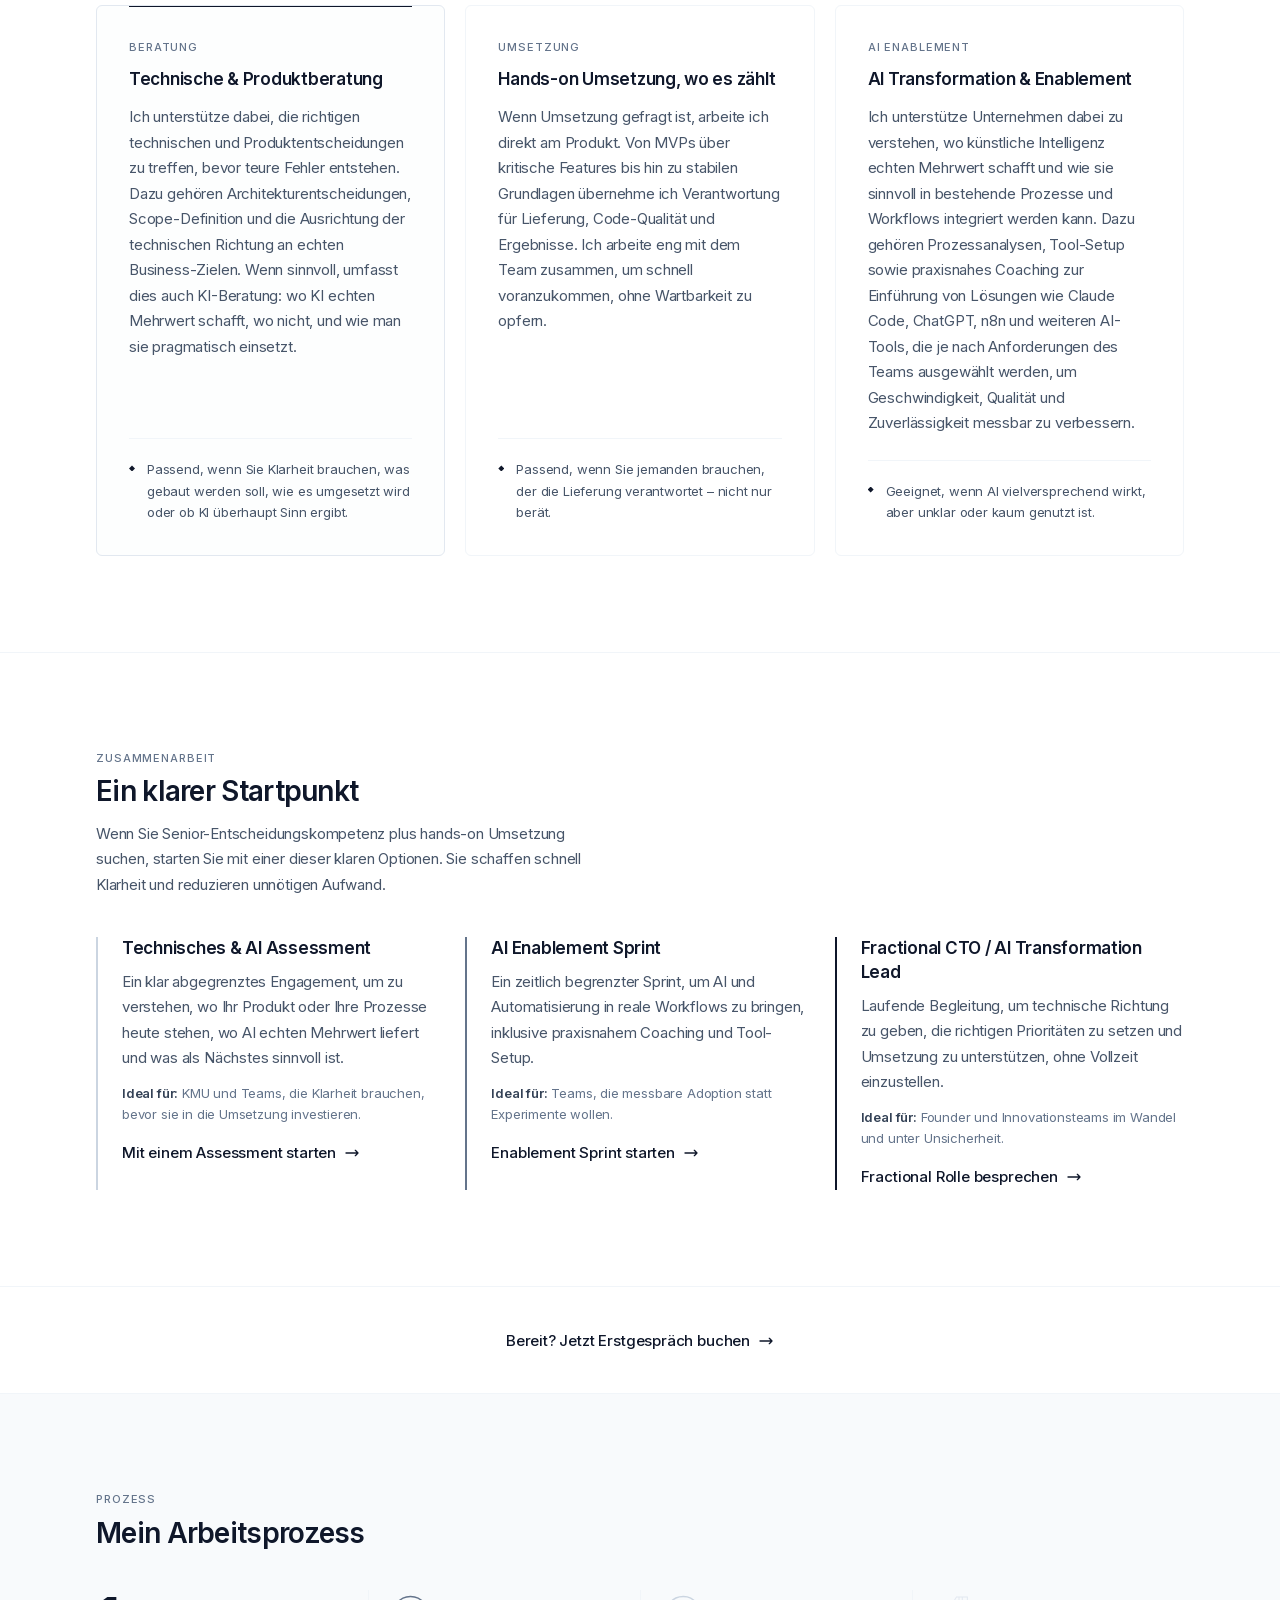
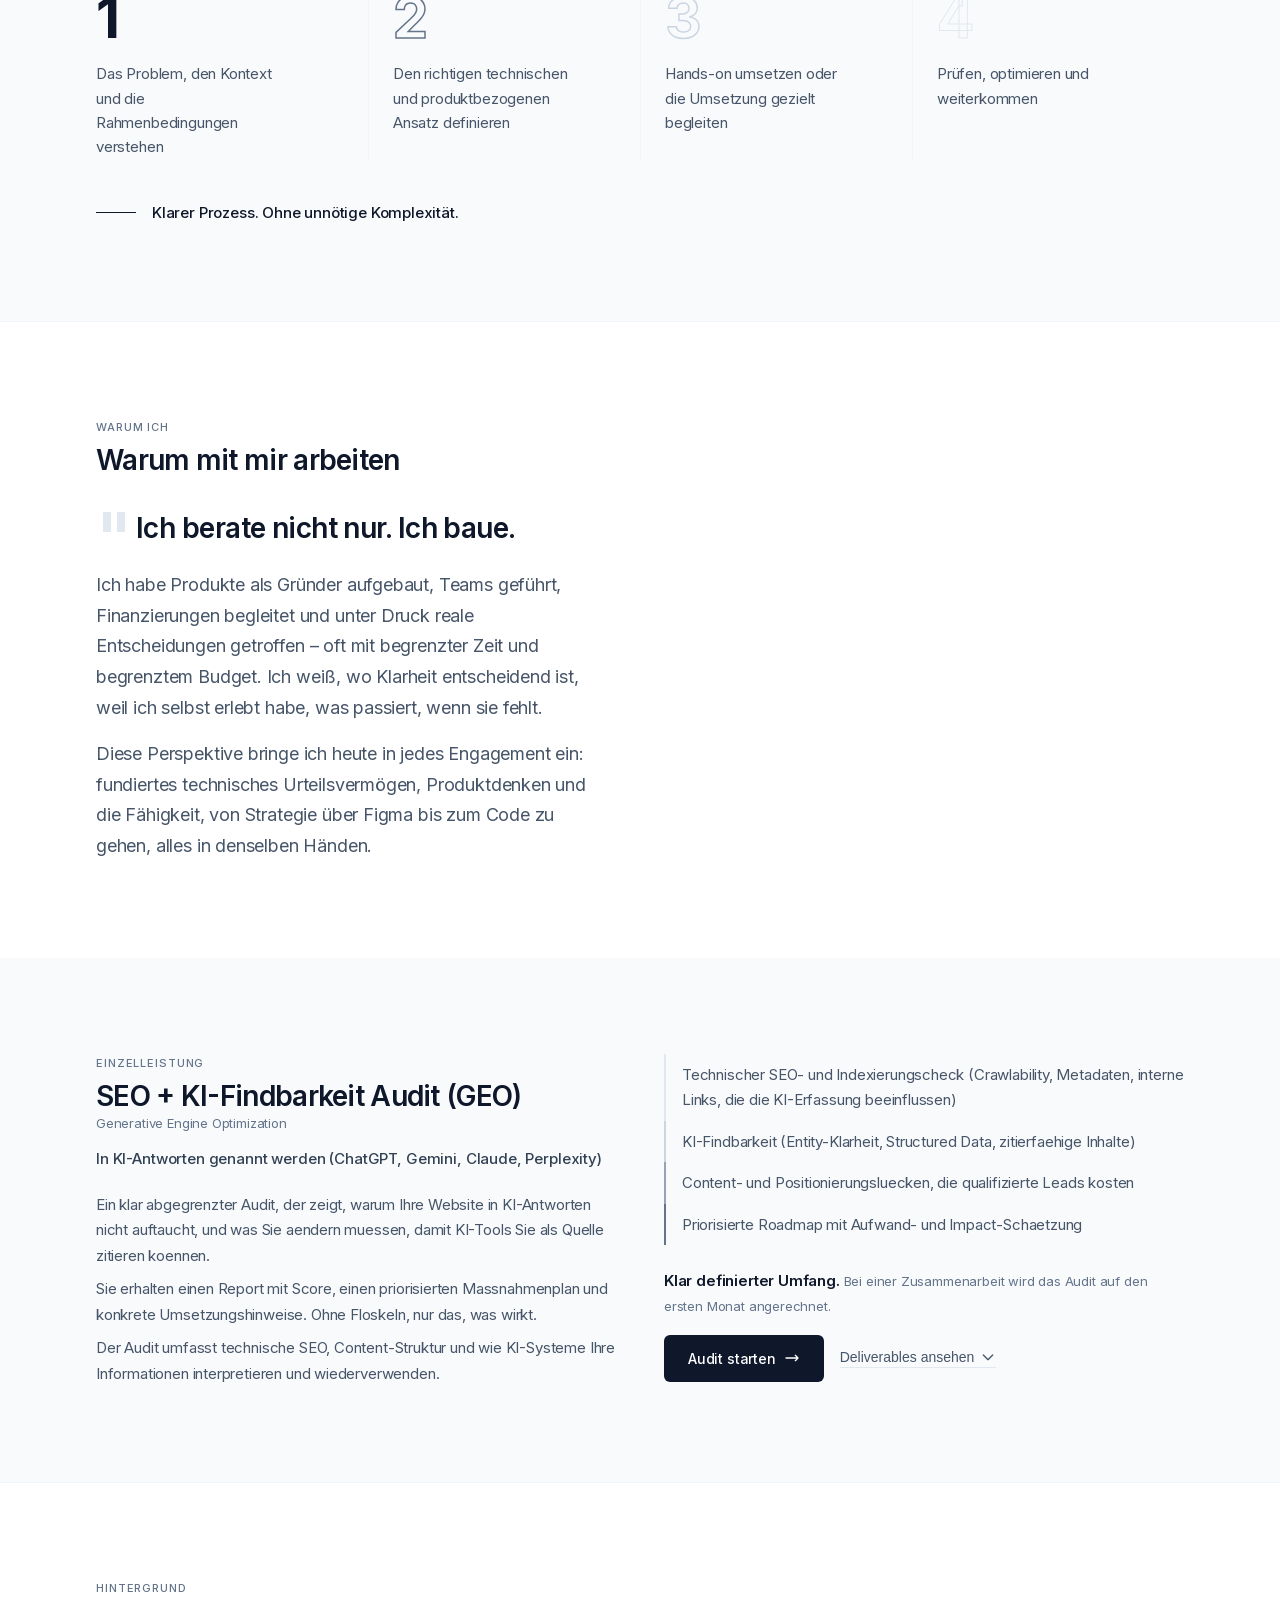
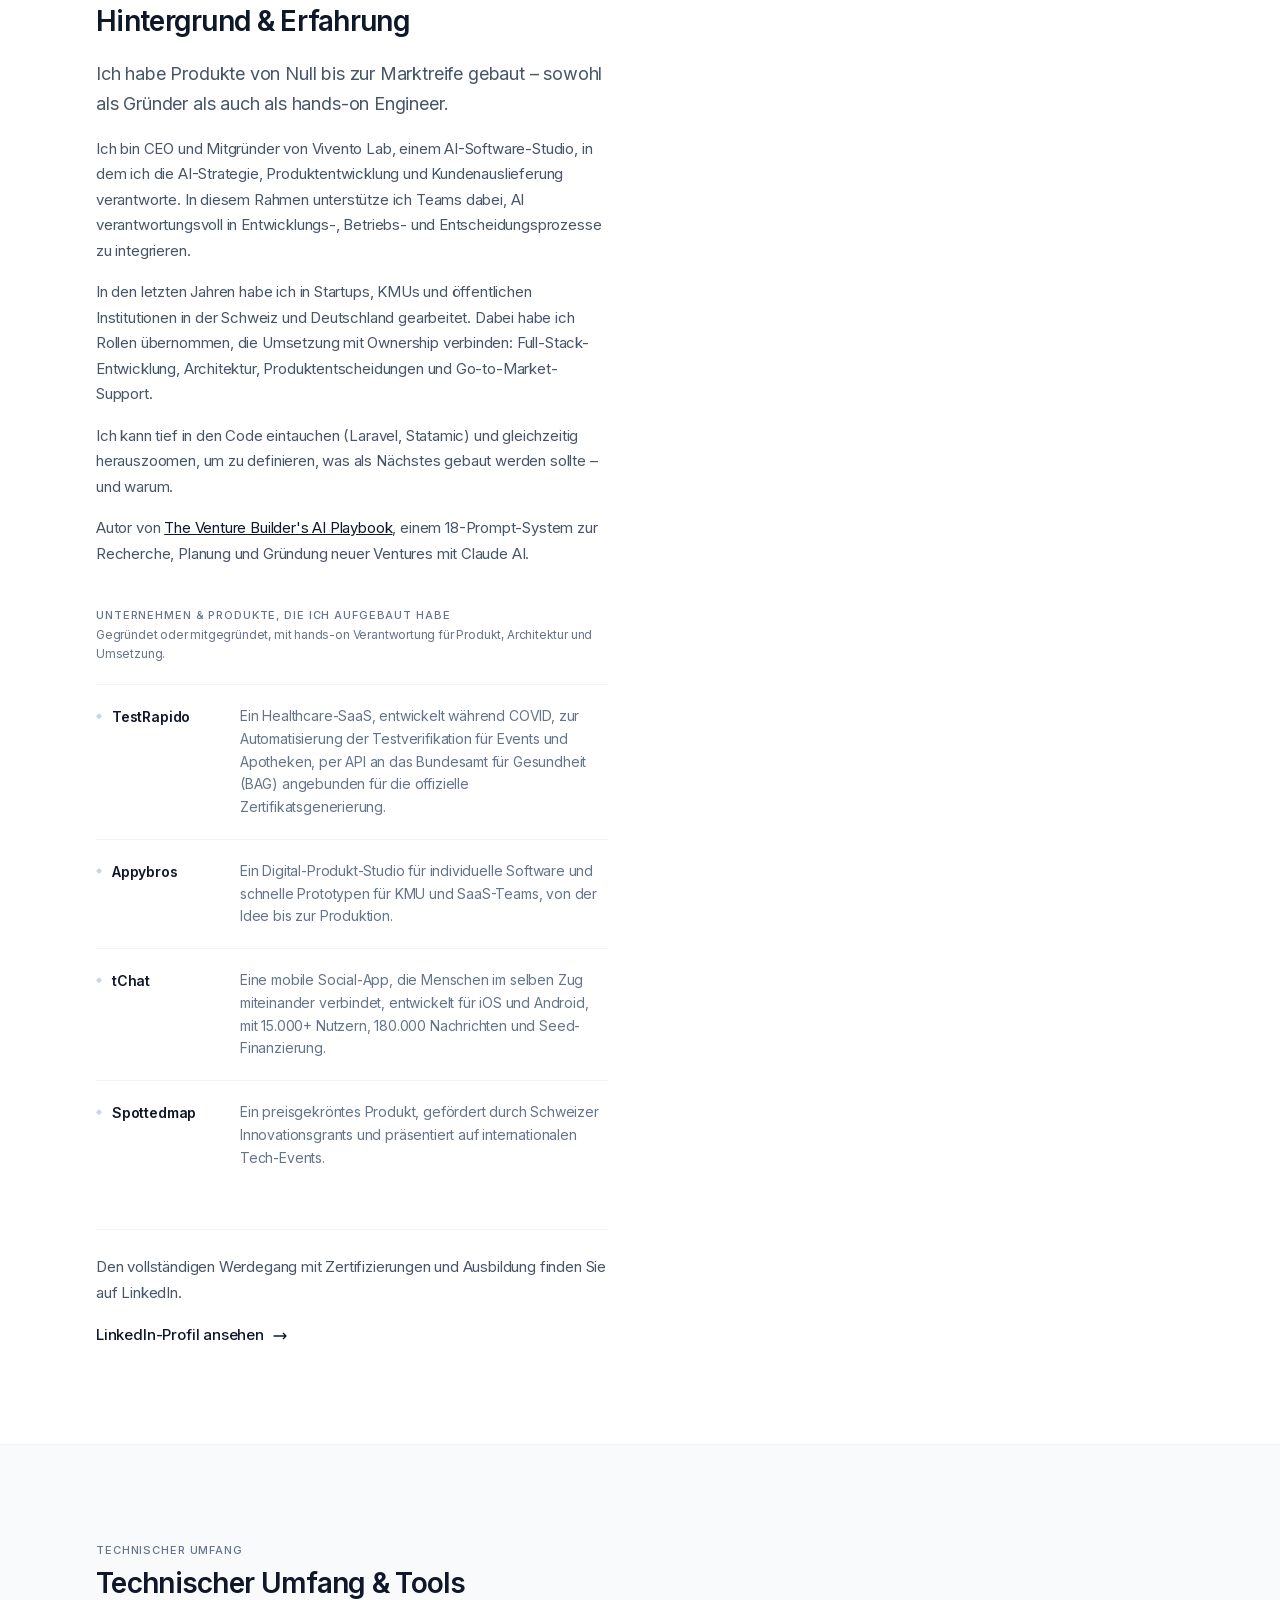
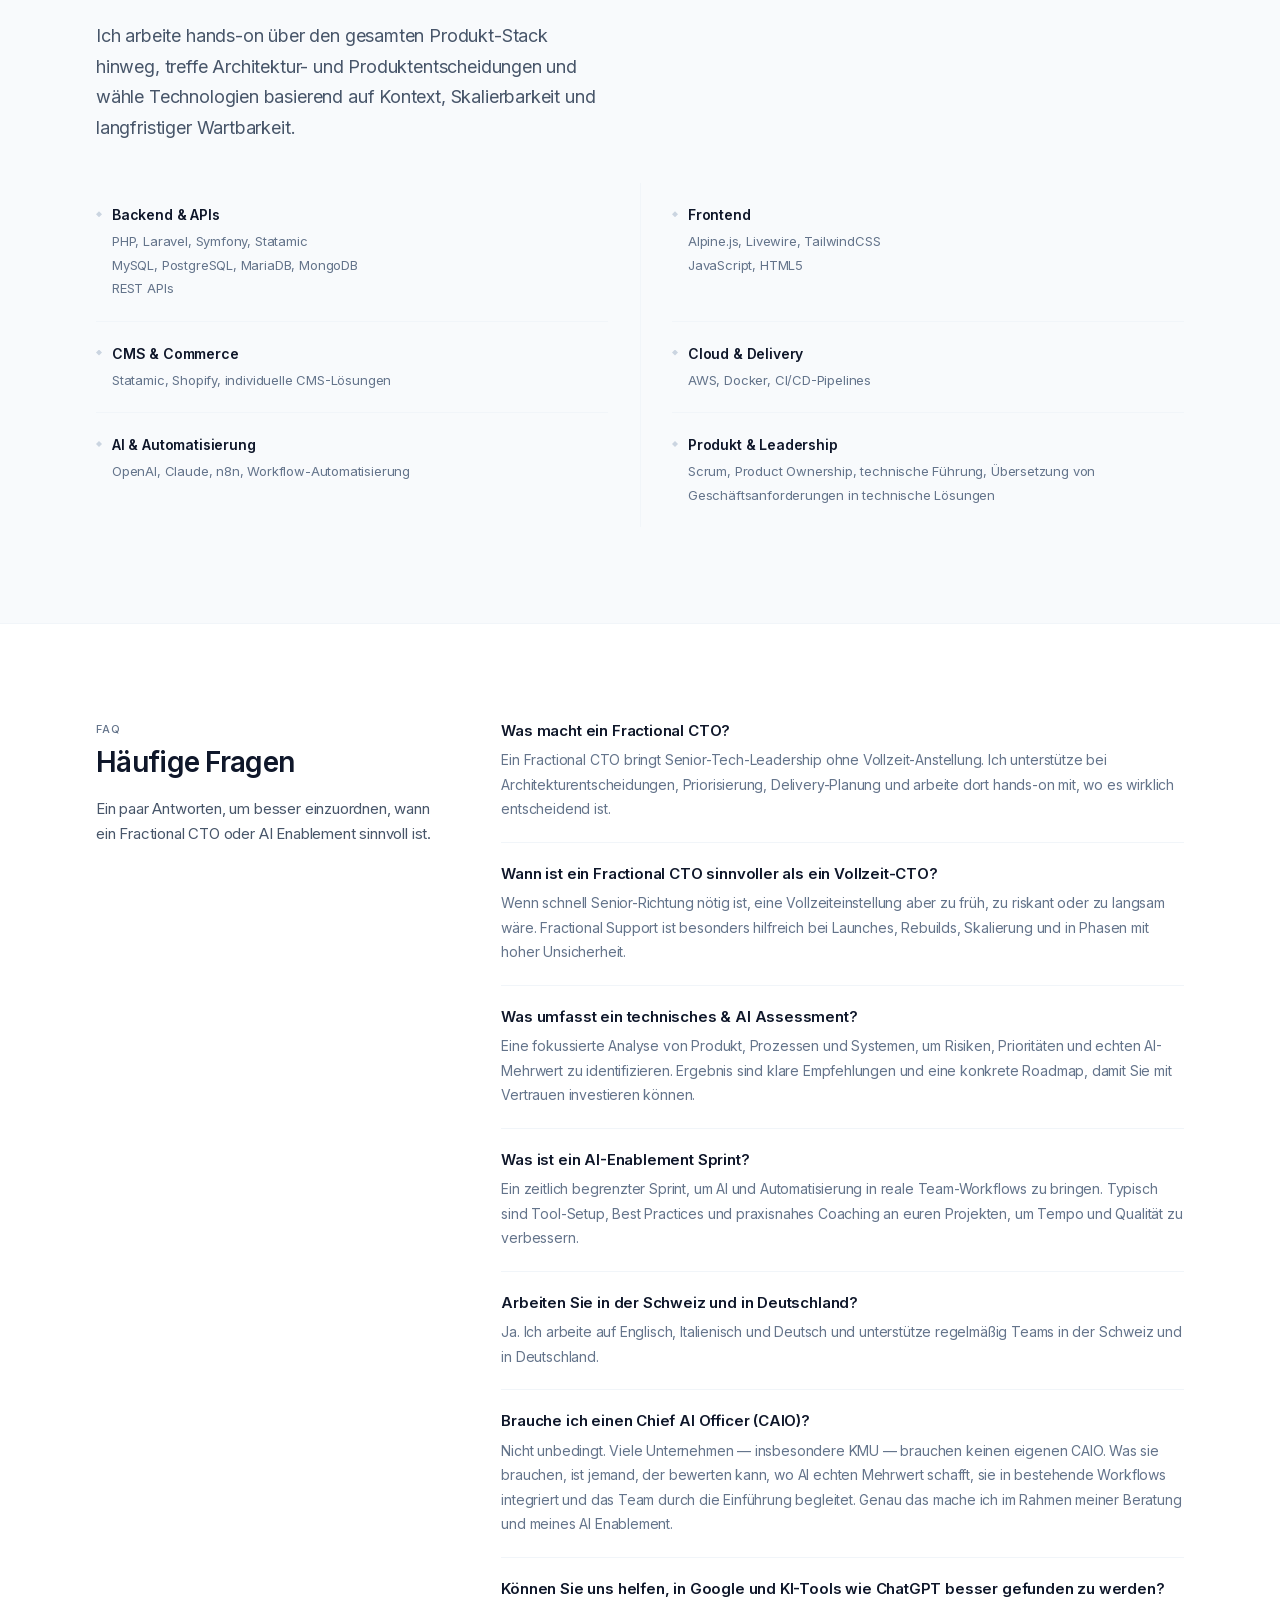
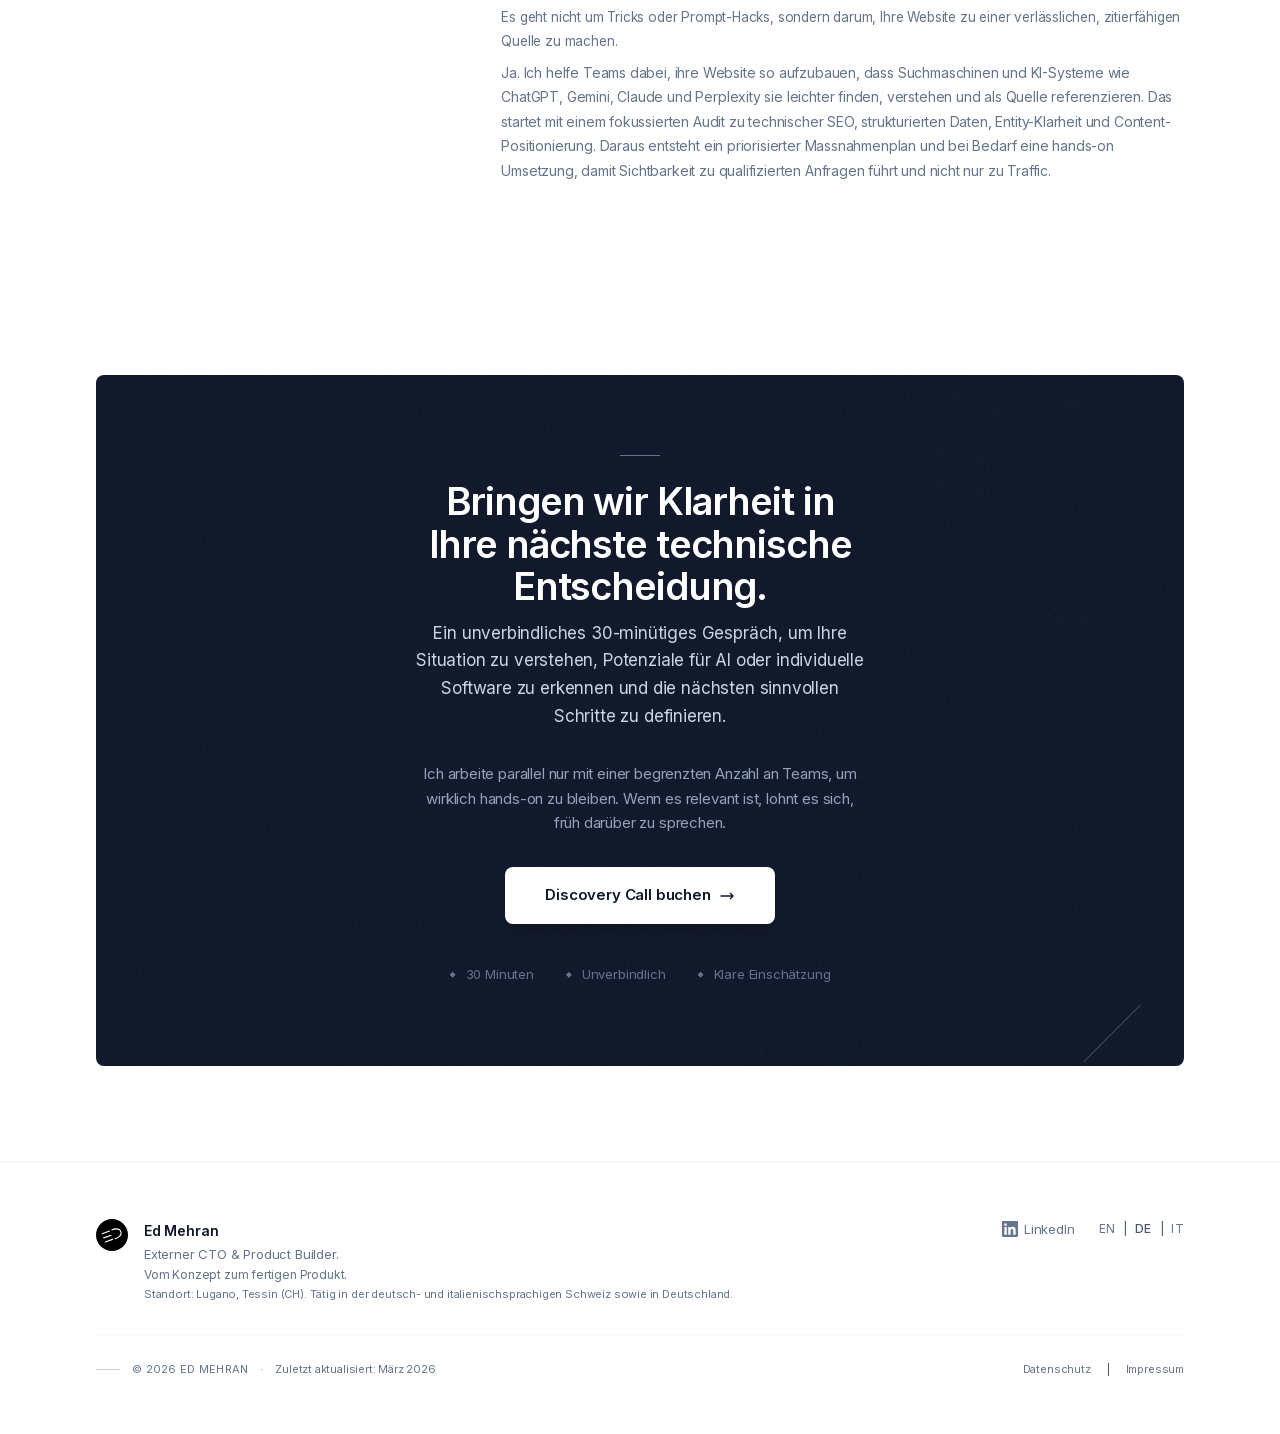
==== commit 41734ebd: "Add multilingual book landing pages with Amazon CTAs, UTM tracking, and GEO-optimized llms files" ====
--- a/de/index.html
+++ b/de/index.html
@@ -382,6 +382,7 @@
                         <a href="#services" class="nav-link">Leistungen</a>
                         <a href="#background" class="nav-link">Über mich</a>
                         <a href="#faq" class="nav-link">FAQ</a>
+                        <a href="./ai-playbook" class="nav-link">Buch</a>
                     </div>
 
                     <!-- Right Side -->
@@ -421,6 +422,7 @@
                         <a href="#services" @click="mobileMenuOpen = false">Leistungen</a>
                         <a href="#background" @click="mobileMenuOpen = false">Über mich</a>
                         <a href="#faq" @click="mobileMenuOpen = false">FAQ</a>
+                        <a href="./ai-playbook" @click="mobileMenuOpen = false">Buch</a>
                         <div class="pt-2 mt-2 border-t border-slate-100">
                             <a href="#contact" @click="mobileMenuOpen = false" class="btn-primary w-full text-center">Kostenloses Erstgespräch</a>
                         </div>
@@ -449,7 +451,7 @@
                             <p class="text-body-lg mb-8" style="max-width: 26rem;">Ich unterstütze Gründer, KMU und Innovationsteams dabei, früh die richtigen technischen Entscheidungen zu treffen und anschließend hands-on produktionsreife Software zu liefern. Weniger Fehler. Klarere Ergebnisse.</p>
 
                             <div class="flex flex-col sm:flex-row gap-3 mb-8">
-                                <a href="https://meetings-eu1.hubspot.com/ed-mehran1" class="btn-primary">
+                                <a href="https://meetings-eu1.hubspot.com/ed-mehran1?utm_source=edmehran.com&utm_medium=website&utm_campaign=homepage&utm_content=hero" class="btn-primary">
                                     Kostenloses Erstgespräch
                                     <svg class="ml-2 w-4 h-4" fill="none" stroke="currentColor" viewBox="0 0 24 24">
                                         <path stroke-linecap="round" stroke-linejoin="round" stroke-width="2" d="M17 8l4 4m0 0l-4 4m4-4H3"/>
@@ -606,7 +608,7 @@
             <!-- Mid-page CTA -->
             <div class="section-divided" style="padding: 2.5rem 0;">
                 <div class="container-wide text-center">
-                    <a href="https://meetings-eu1.hubspot.com/ed-mehran1" class="link-arrow" style="justify-content: center;">
+                    <a href="https://meetings-eu1.hubspot.com/ed-mehran1?utm_source=edmehran.com&utm_medium=website&utm_campaign=homepage&utm_content=midpage" class="link-arrow" style="justify-content: center;">
                         Bereit? Jetzt Erstgespräch buchen
                         <svg fill="none" stroke="currentColor" viewBox="0 0 24 24"><path stroke-linecap="round" stroke-linejoin="round" stroke-width="2" d="M17 8l4 4m0 0l-4 4m4-4H3"/></svg>
                     </a>
@@ -753,6 +755,7 @@
                             <p class="text-body">Ich bin CEO und Mitgründer von Vivento Lab, einem AI-Software-Studio, in dem ich die AI-Strategie, Produktentwicklung und Kundenauslieferung verantworte. In diesem Rahmen unterstütze ich Teams dabei, AI verantwortungsvoll in Entwicklungs-, Betriebs- und Entscheidungsprozesse zu integrieren.</p>
                             <p class="text-body">In den letzten Jahren habe ich in Startups, KMUs und öffentlichen Institutionen in der Schweiz und Deutschland gearbeitet. Dabei habe ich Rollen übernommen, die Umsetzung mit Ownership verbinden: Full-Stack-Entwicklung, Architektur, Produktentscheidungen und Go-to-Market-Support.</p>
                             <p class="text-body">Ich kann tief in den Code eintauchen (Laravel, Statamic) und gleichzeitig herauszoomen, um zu definieren, was als Nächstes gebaut werden sollte – und warum.</p>
+                            <p class="text-body">Autor von <a href="./ai-playbook" style="color: rgb(15 23 42); text-decoration: underline;">The Venture Builder's AI Playbook</a>, einem 18-Prompt-System zur Recherche, Planung und Gründung neuer Ventures mit Claude AI.</p>
                         </div>
 
                         <div class="mb-10">
@@ -895,7 +898,7 @@
                             <p style="font-size: 1.0625rem; color: rgb(203 213 225); margin-bottom: 2rem; line-height: 1.625;">Ein unverbindliches 30-minütiges Gespräch, um Ihre Situation zu verstehen, Potenziale für AI oder individuelle Software zu erkennen und die nächsten sinnvollen Schritte zu definieren.</p>
                             <p style="font-size: 0.9375rem; color: rgb(148 163 184); margin-bottom: 2rem; line-height: 1.625;">Ich arbeite parallel nur mit einer begrenzten Anzahl an Teams, um wirklich hands-on zu bleiben. Wenn es relevant ist, lohnt es sich, früh darüber zu sprechen.</p>
 
-                            <a href="https://meetings-eu1.hubspot.com/ed-mehran1" class="btn-cta-light w-full sm:w-auto">
+                            <a href="https://meetings-eu1.hubspot.com/ed-mehran1?utm_source=edmehran.com&utm_medium=website&utm_campaign=homepage&utm_content=contact" class="btn-cta-light w-full sm:w-auto">
                                 Discovery Call buchen
                                 <svg class="ml-2 w-4 h-4" fill="none" stroke="currentColor" viewBox="0 0 24 24">
                                     <path stroke-linecap="round" stroke-linejoin="round" stroke-width="2" d="M17 8l4 4m0 0l-4 4m4-4H3"/>
@@ -985,7 +988,7 @@
             <span class="mobile-cta-hook">Sprechen wir</span>
             <span class="mobile-cta-sub">Kostenlos · 30 Min · Unverbindlich</span>
         </div>
-        <a href="https://meetings-eu1.hubspot.com/ed-mehran1" class="mobile-cta-btn">
+        <a href="https://meetings-eu1.hubspot.com/ed-mehran1?utm_source=edmehran.com&utm_medium=website&utm_campaign=homepage&utm_content=mobile_sticky" class="mobile-cta-btn">
             <svg width="16" height="16" fill="none" stroke="currentColor" viewBox="0 0 24 24"><rect x="3" y="4" width="18" height="18" rx="2" stroke-width="2"/><path stroke-width="2" d="M16 2v4M8 2v4M3 10h18"/></svg>
             Buchen
         </a>
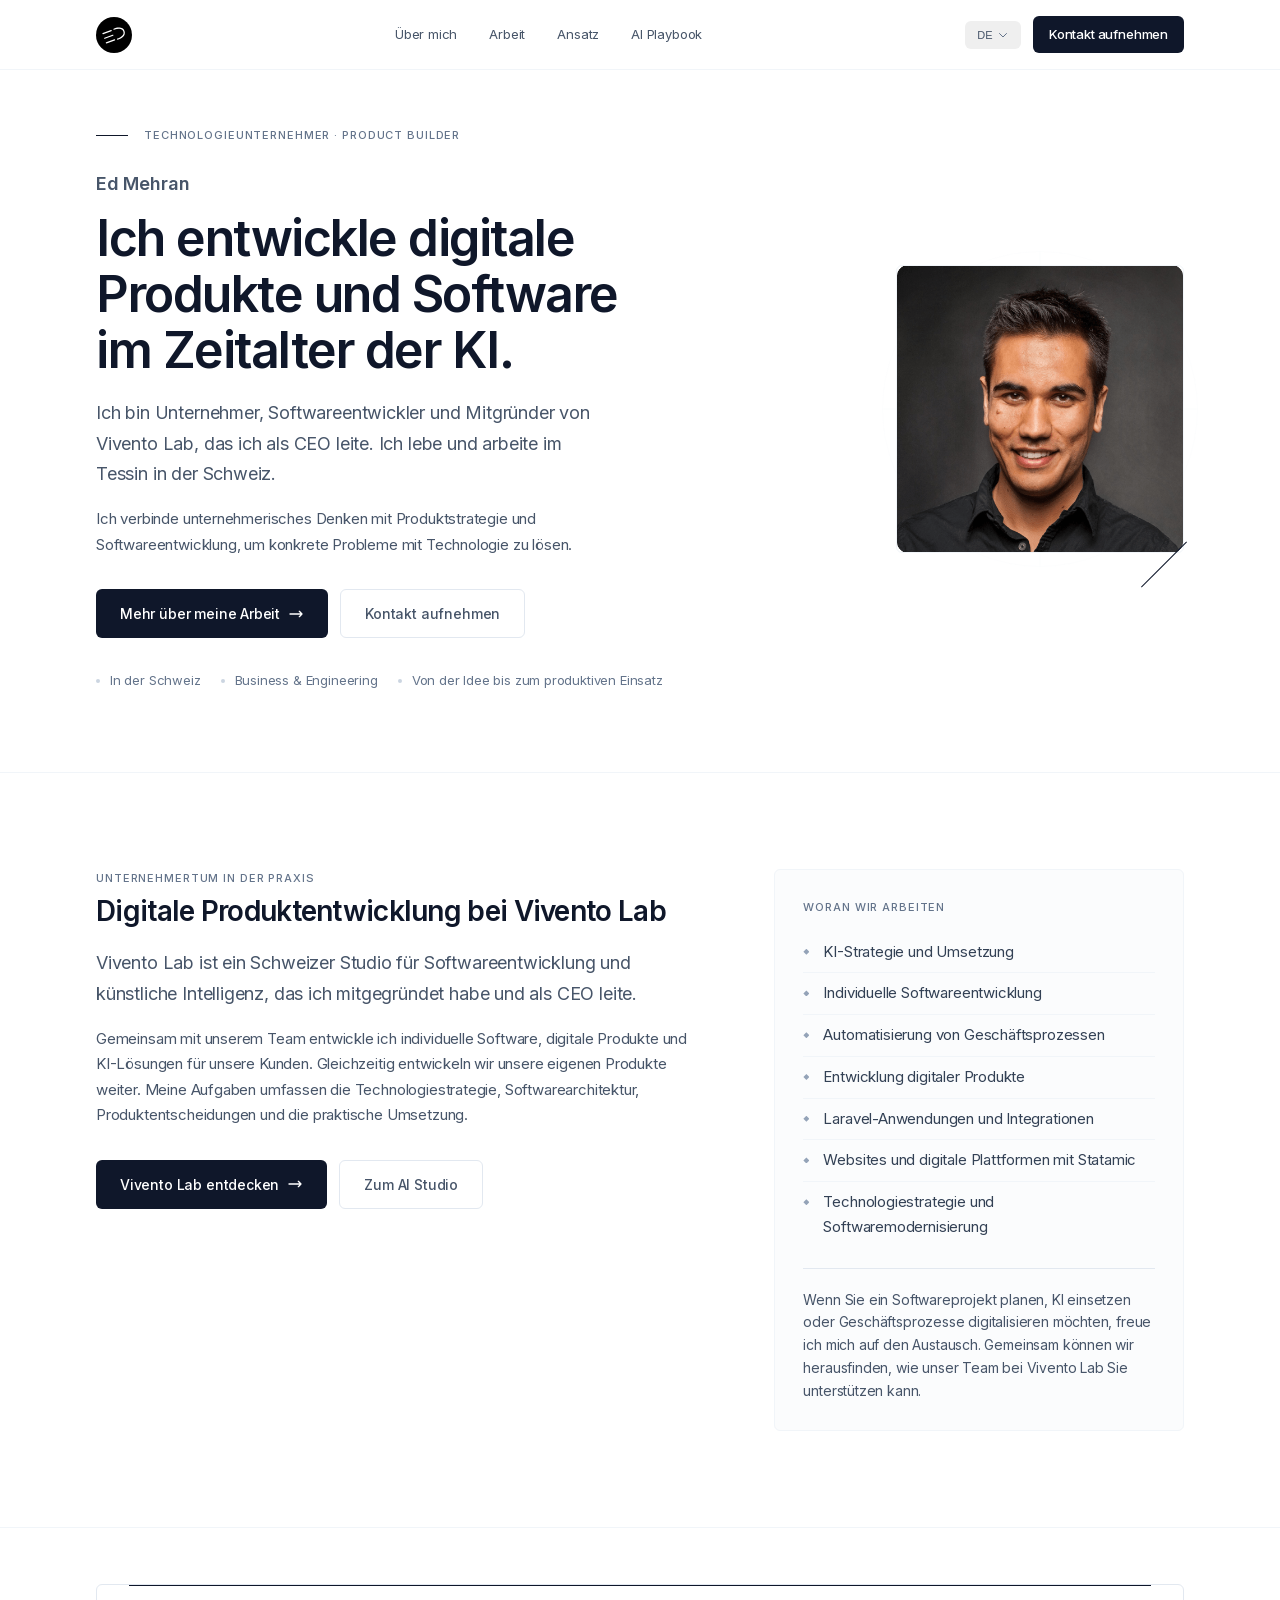
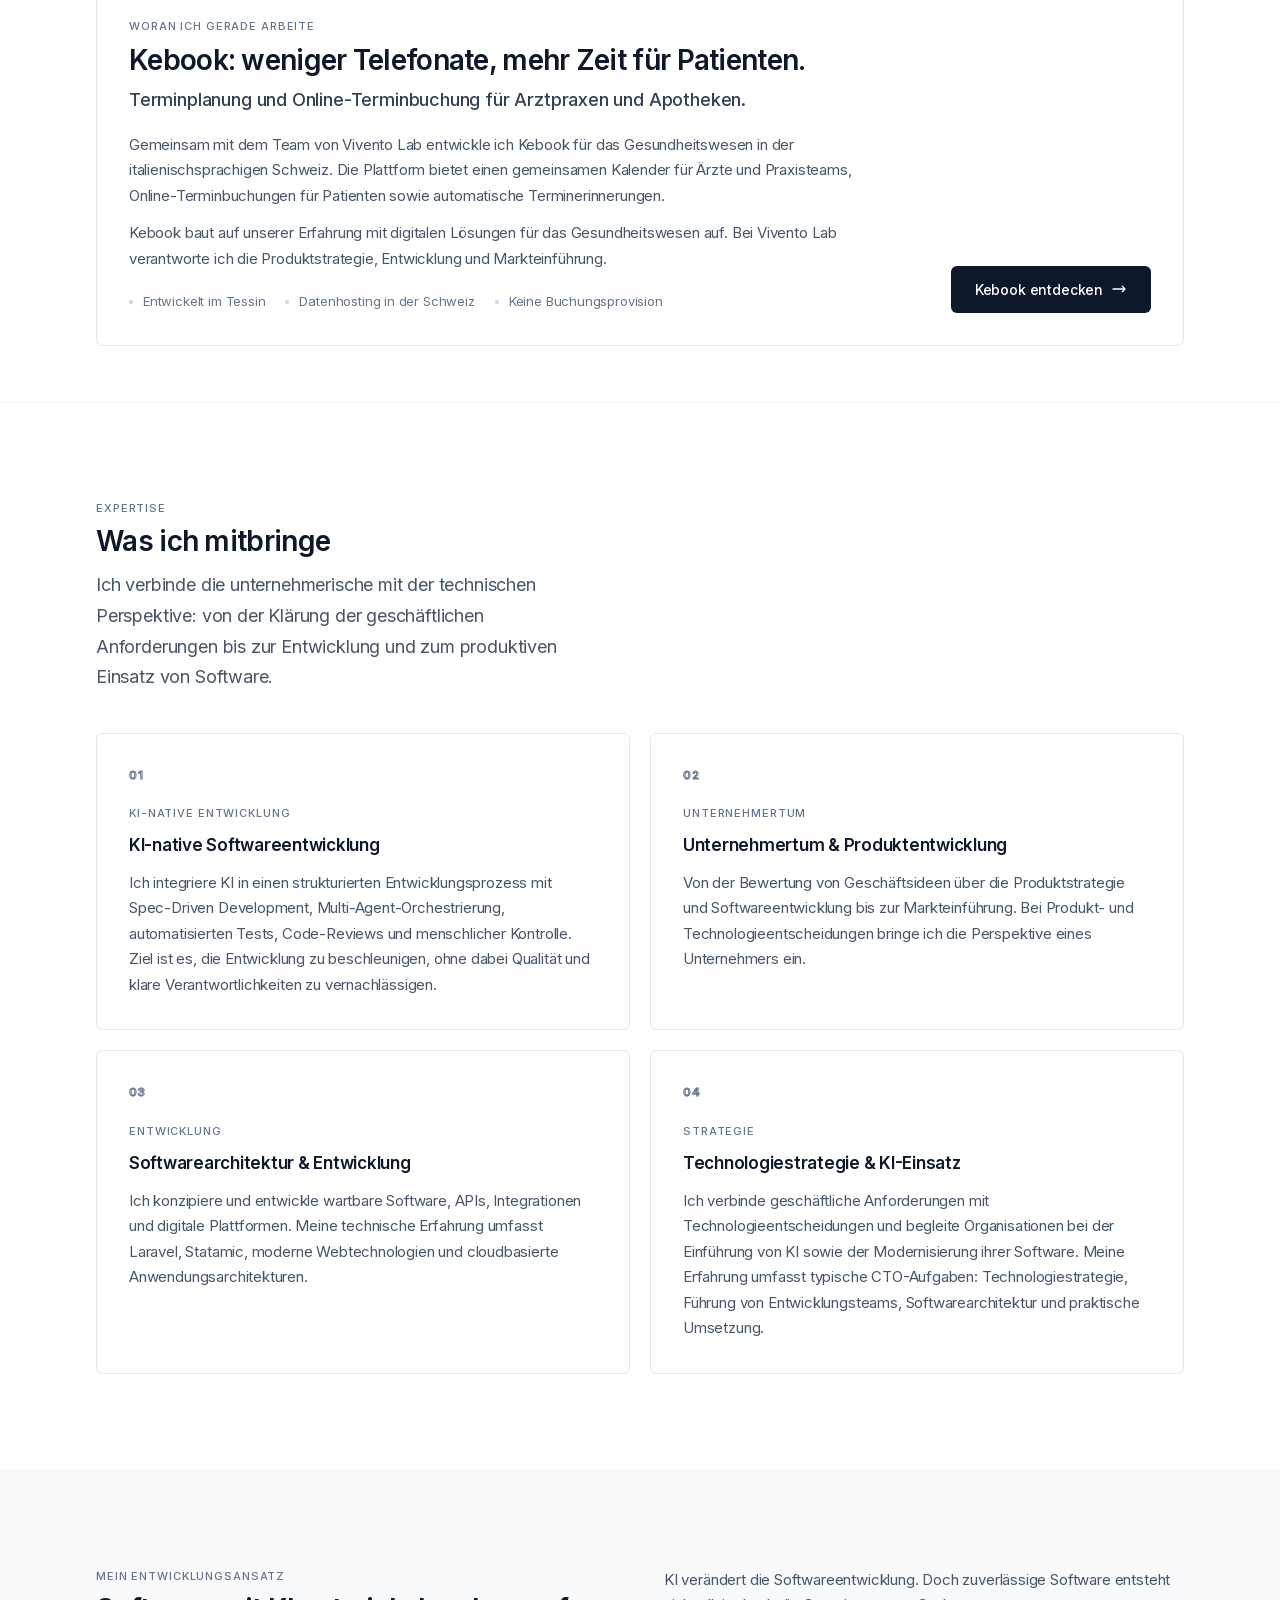
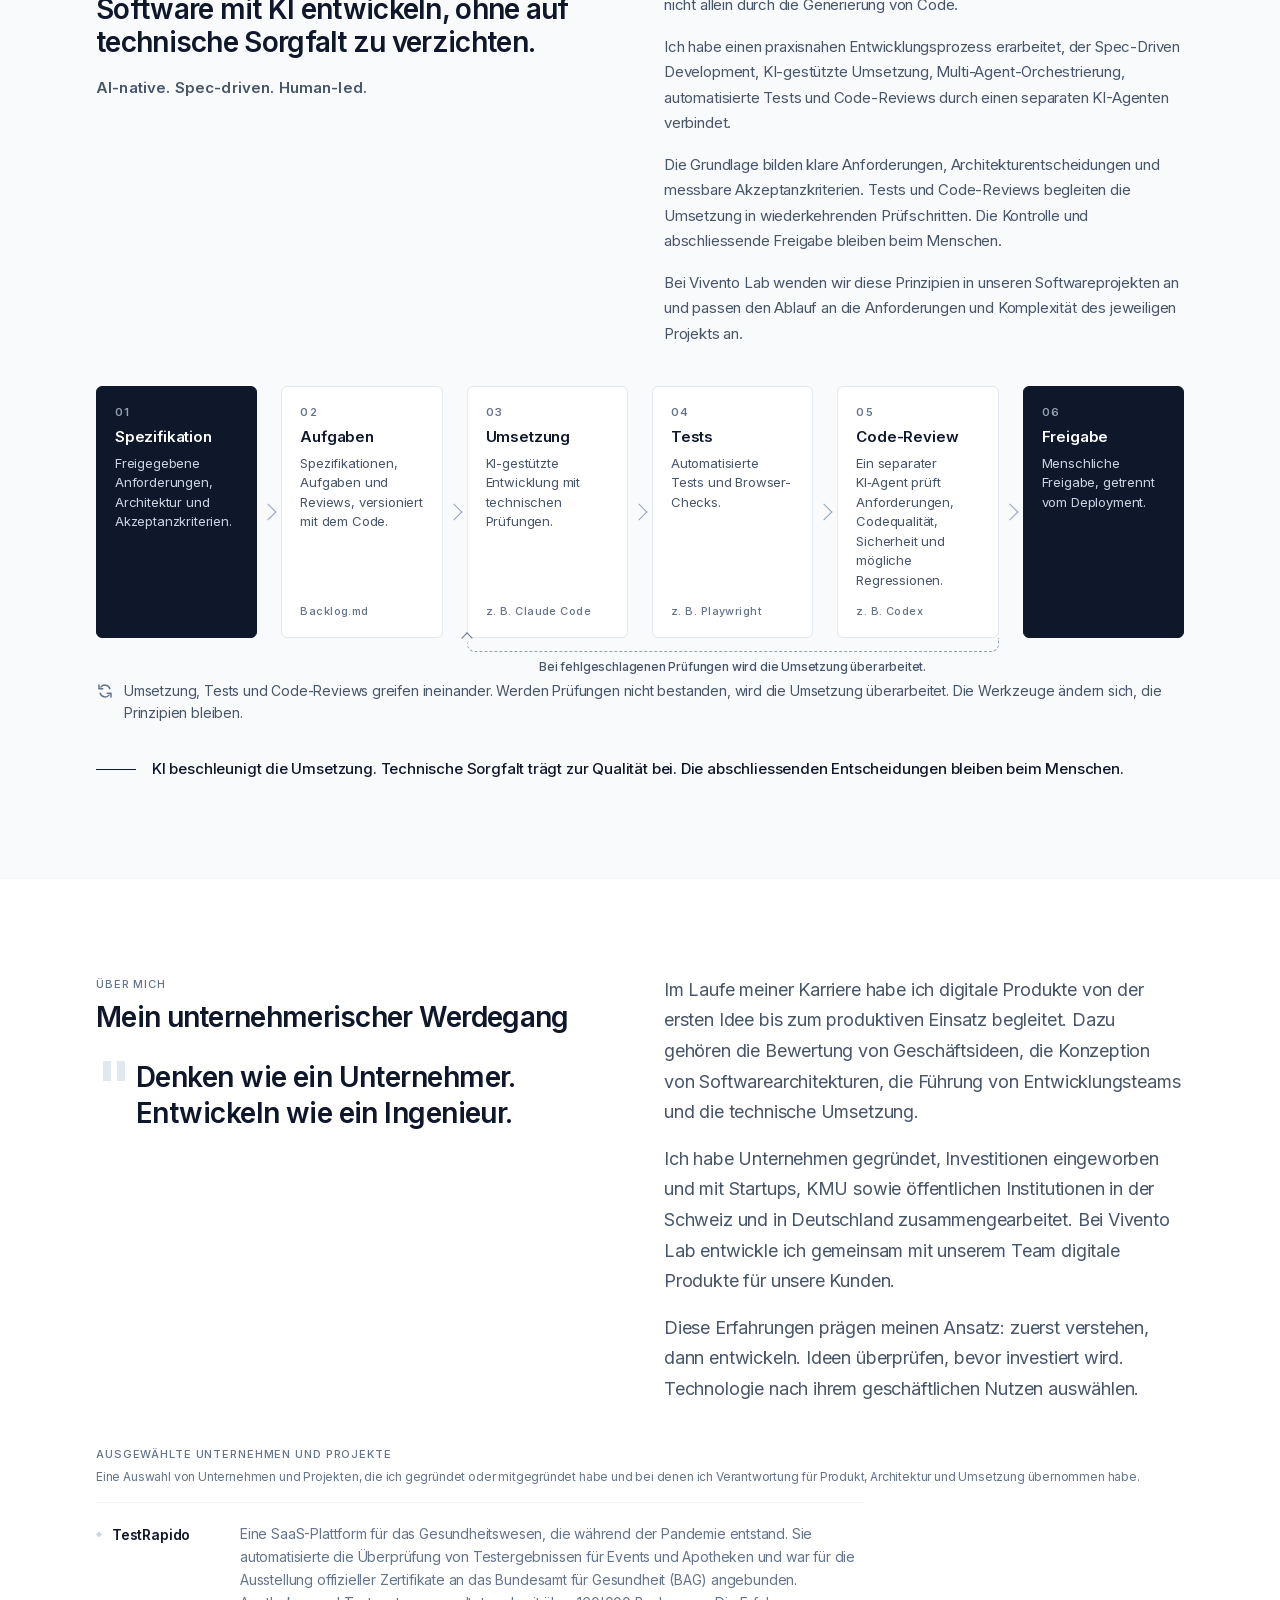
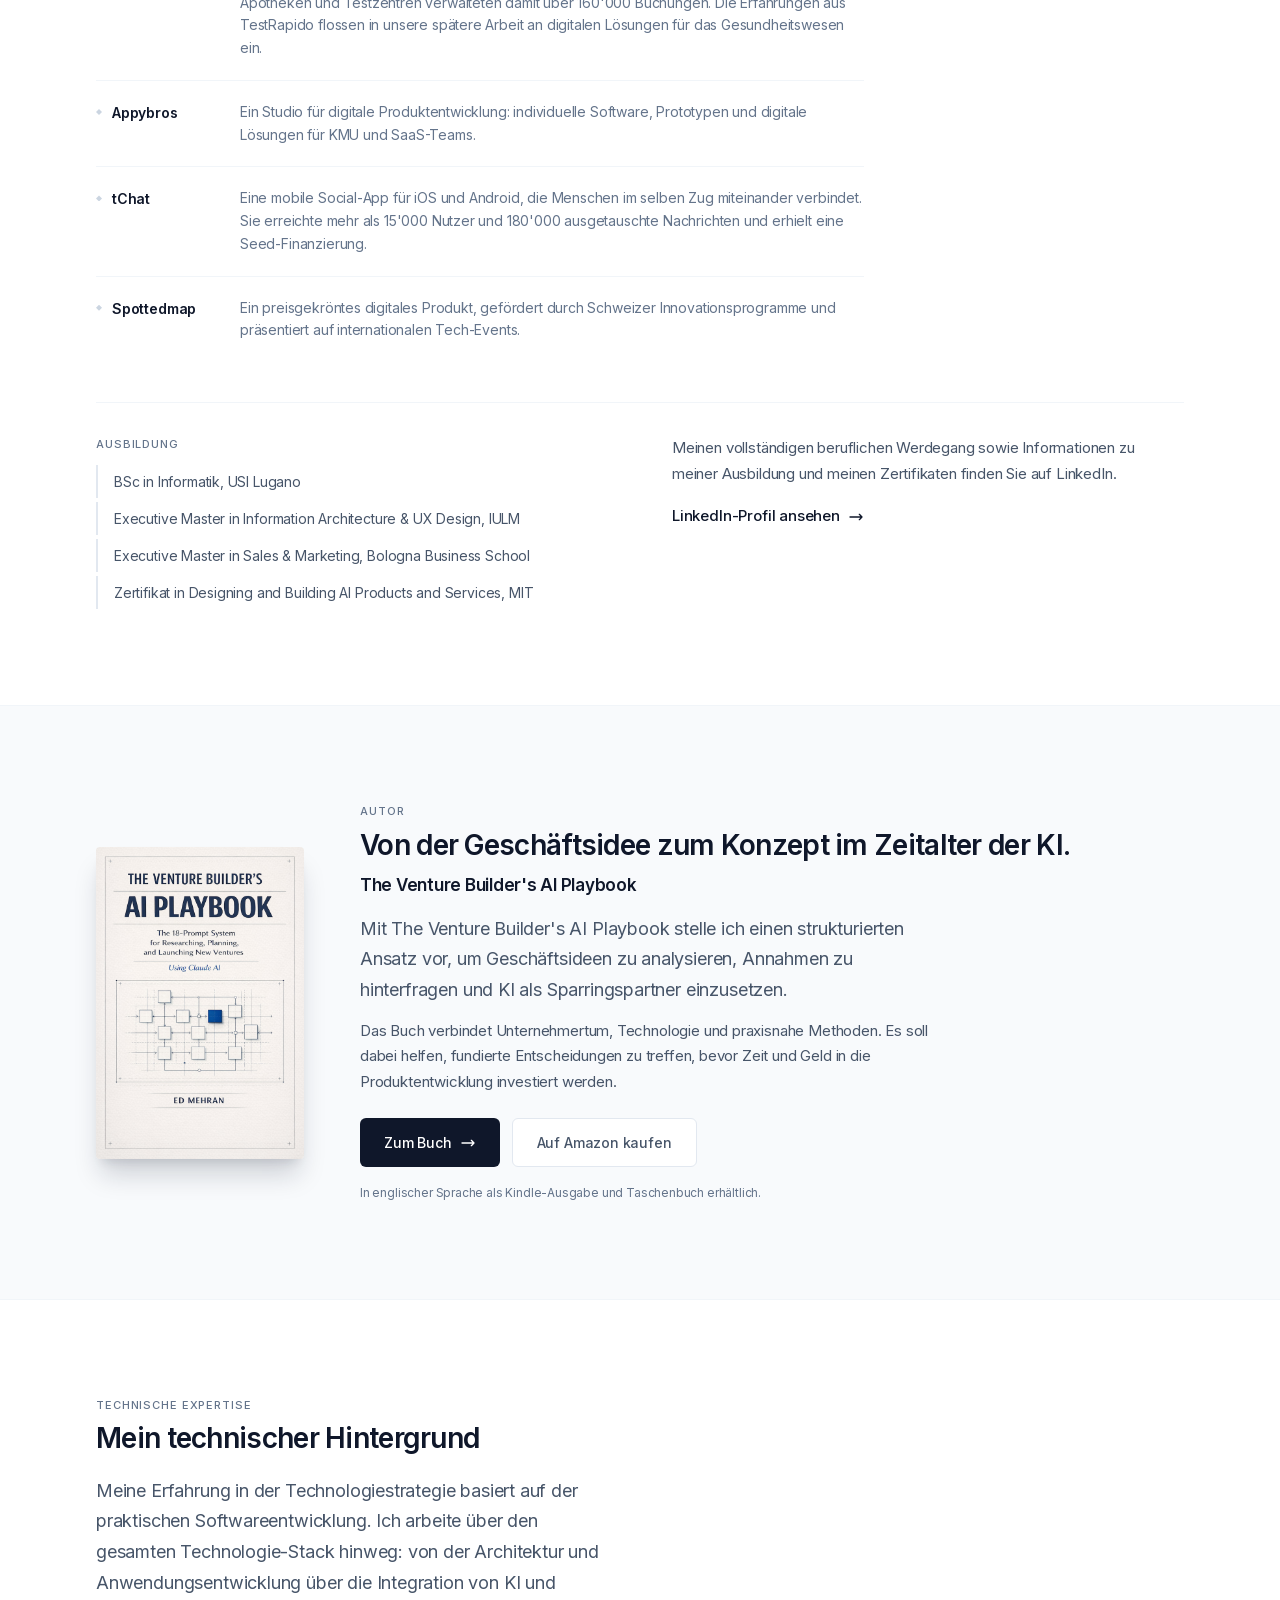
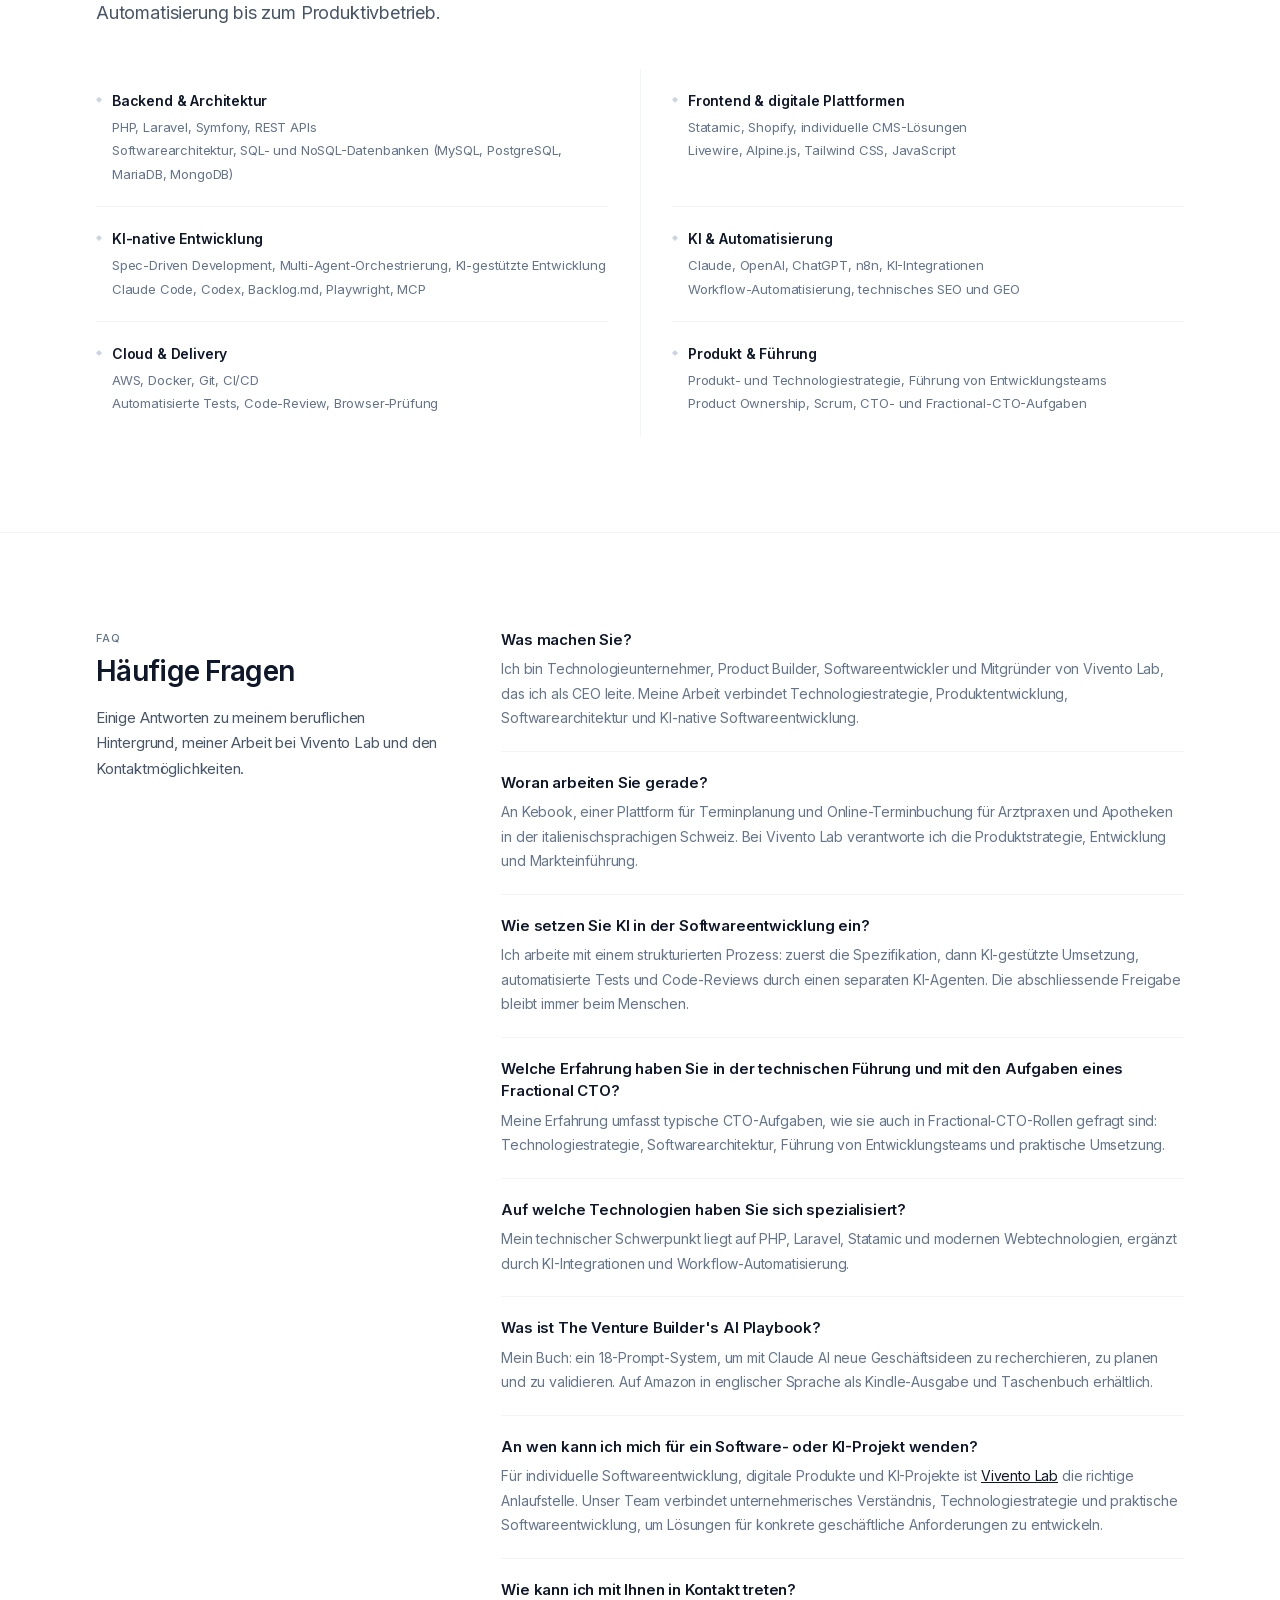
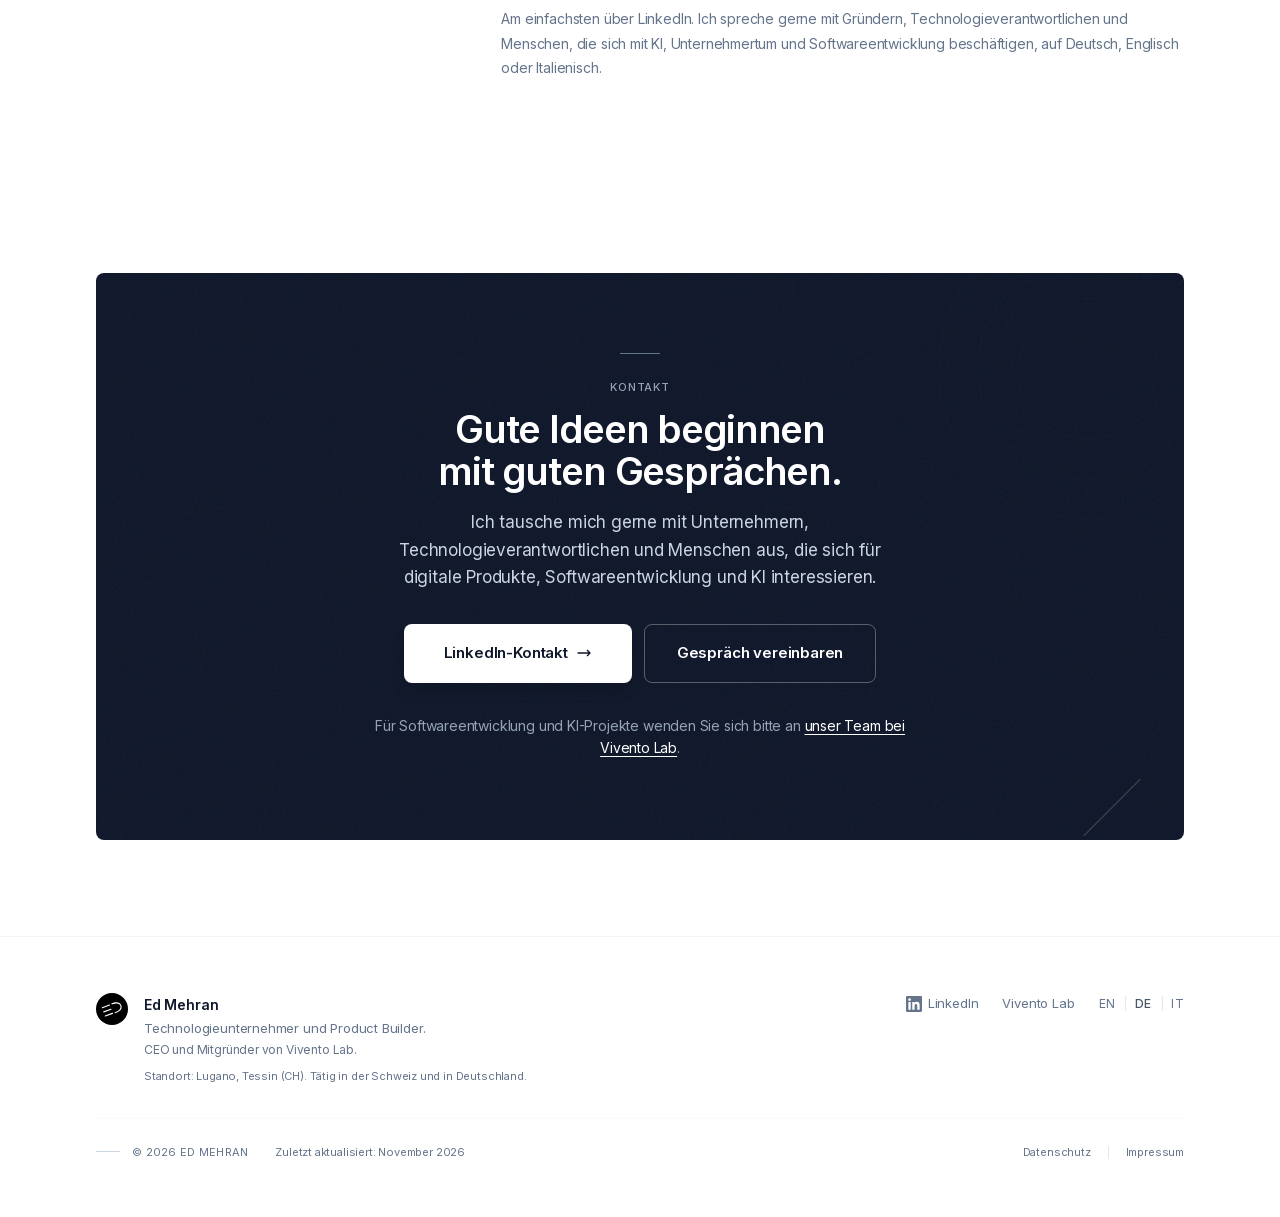
==== commit 2b272910: "Update website content, add Kebook and Spec-Driven Development sections" ====
--- a/de/index.html
+++ b/de/index.html
@@ -5,11 +5,11 @@
     <meta name="viewport" content="width=device-width, initial-scale=1.0"/>
 
     <!-- Primary Meta Tags -->
-    <title>Ed Mehran | Externer CTO & Technischer Berater für Startups</title>
-    <meta name="description" content="Externer CTO & technischer Berater in der Schweiz. Ich helfe Gründern, KMU und Innovationsteams bei technischen Entscheidungen und hands-on Umsetzung."/>
+    <title>Ed Mehran | Technologieunternehmer &amp; Product Builder</title>
+    <meta name="description" content="Technologieunternehmer, Product Builder, CEO und Mitgründer von Vivento Lab im Tessin. Softwareentwicklung, Produktstrategie und KI."/>
     <meta name="author" content="Ed Mehran"/>
     <meta name="robots" content="index, follow, max-image-preview:large, max-snippet:-1, max-video-preview:-1"/>
-    
+
     <!-- Canonical & Language Alternates -->
     <link rel="canonical" href="https://edmehran.com/de/"/>
     <link rel="alternate" hreflang="en" href="https://edmehran.com/"/>
@@ -18,26 +18,28 @@
     <link rel="alternate" hreflang="x-default" href="https://edmehran.com/"/>
 
     <!-- Open Graph / Facebook -->
-    <meta property="og:type" content="website"/>
+    <meta property="og:type" content="profile"/>
     <meta property="og:url" content="https://edmehran.com/de/"/>
-    <meta property="og:title" content="Ed Mehran | Externer CTO & Technischer Berater"/>
-    <meta property="og:description" content="Ich helfe Gründern, die richtigen technischen Entscheidungen zu treffen und setze sie hands-on um. Beratung + Umsetzung."/>
+    <meta property="og:title" content="Ed Mehran | Technologieunternehmer &amp; Product Builder"/>
+    <meta property="og:description" content="Technologieunternehmer, Product Builder und CEO sowie Mitgründer von Vivento Lab. Ich entwickle digitale Produkte und Software im Zeitalter der KI."/>
     <meta property="og:image" content="https://edmehran.com/assets/images/og-image-de.png"/>
     <meta property="og:image:width" content="1200"/>
     <meta property="og:image:height" content="630"/>
-    <meta property="og:image:alt" content="Ed Mehran - Technischer Berater für Startups"/>
+    <meta property="og:image:alt" content="Ed Mehran, Technologieunternehmer und Product Builder"/>
     <meta property="og:site_name" content="Ed Mehran"/>
     <meta property="og:locale" content="de_CH"/>
     <meta property="og:locale:alternate" content="en_US"/>
     <meta property="og:locale:alternate" content="it_CH"/>
+    <meta property="profile:first_name" content="Ed"/>
+    <meta property="profile:last_name" content="Mehran"/>
 
     <!-- Twitter -->
     <meta name="twitter:card" content="summary_large_image"/>
     <meta name="twitter:url" content="https://edmehran.com/de/"/>
-    <meta name="twitter:title" content="Ed Mehran | Externer CTO & Technischer Berater"/>
-    <meta name="twitter:description" content="Ich helfe Gründern, die richtigen technischen Entscheidungen zu treffen und setze sie hands-on um. Beratung + Umsetzung."/>
+    <meta name="twitter:title" content="Ed Mehran | Technologieunternehmer &amp; Product Builder"/>
+    <meta name="twitter:description" content="Technologieunternehmer, Product Builder und CEO sowie Mitgründer von Vivento Lab. Ich entwickle digitale Produkte und Software im Zeitalter der KI."/>
     <meta name="twitter:image" content="https://edmehran.com/assets/images/og-image-de.png"/>
-    <meta name="twitter:image:alt" content="Ed Mehran - Technischer Berater für Startups"/>
+    <meta name="twitter:image:alt" content="Ed Mehran, Technologieunternehmer und Product Builder"/>
 
     <!-- Favicon -->
     <link rel="apple-touch-icon" sizes="180x180" href="../assets/favicon/apple-touch-icon.png">
@@ -57,9 +59,15 @@
           "@id": "https://edmehran.com/#website",
           "url": "https://edmehran.com/",
           "name": "Ed Mehran",
-          "description": "Externer CTO & Technischer Berater",
-          "publisher": { "@id": "https://edmehran.com/#person" },
-          "inLanguage": ["en", "de", "it"]
+          "description": "Persönliche Website von Ed Mehran, Unternehmer, Technologe und Product Builder.",
+          "publisher": {
+            "@id": "https://edmehran.com/#person"
+          },
+          "inLanguage": [
+            "en",
+            "de",
+            "it"
+          ]
         },
         {
           "@type": "Person",
@@ -67,199 +75,88 @@
           "name": "Ed Mehran",
           "url": "https://edmehran.com/",
           "image": "https://edmehran.com/assets/images/ed-mehran.png",
-          "jobTitle": "Externer CTO & Technischer Berater",
-          "description": "Unabhängiger externer CTO und technischer Berater mit Sitz in Lugano (Tessin), Schweiz. Ich unterstütze Founder, KMU und Innovationsteams bei frühen technischen Entscheidungen und liefere hands-on produktionsreife Software, inklusive AI Transformation & Enablement.",
-          "hasOccupation": {
-            "@type": "Occupation",
-            "name": "Externer CTO & Technischer Berater"
+          "jobTitle": "CEO und Mitgründer, Vivento Lab",
+          "description": "Technologieunternehmer, Product Builder und Softwareentwickler im Tessin, Schweiz. CEO und Mitgründer von Vivento Lab. Erfahrung in technologischer Führung, Softwarearchitektur, Produktstrategie, Verantwortung auf CTO-Ebene und KI-nativer Softwareentwicklung mit Spec-Driven Development. Autor von The Venture Builder's AI Playbook.",
+          "worksFor": {
+            "@type": "Organization",
+            "name": "Vivento Lab Sagl",
+            "alternateName": "Vivento Lab",
+            "url": "https://vivento.ch",
+            "taxID": "CHE-110.125.773"
           },
+          "alumniOf": [
+            {
+              "@type": "CollegeOrUniversity",
+              "name": "Università della Svizzera italiana (USI)"
+            },
+            {
+              "@type": "CollegeOrUniversity",
+              "name": "IULM University"
+            },
+            {
+              "@type": "EducationalOrganization",
+              "name": "Bologna Business School"
+            }
+          ],
           "knowsAbout": [
-            "Frühe technische Entscheidungen",
-            "Build-vs-Buy Entscheidungen",
-            "MVP Scoping unter Constraints",
-            "Software-Architektur",
-            "Produktentwicklung",
-            "AI Adoption in KMU",
-            "AI Enablement",
-            "Production Readiness",
-            "SaaS",
+            "Spec-Driven Development",
+            "Multi-agent orchestration",
+            "AI-assisted software development",
+            "Entrepreneurship",
+            "Venture building",
+            "Artificial intelligence",
+            "AI adoption",
+            "AI-native software development",
+            "Product development",
+            "Software architecture",
+            "Technical leadership",
+            "Fractional CTO",
             "Laravel",
             "Statamic",
-            "Generative Engine Optimization (GEO)",
-            "KI-Beratung",
-            "Technische Beratung",
-            "CTO as a Service"
+            "Generative Engine Optimization (GEO)"
+          ],
+          "knowsLanguage": [
+            "en",
+            "de",
+            "it"
           ],
           "sameAs": [
             "https://www.linkedin.com/in/edmehran/",
             "https://x.com/ed_mehran",
             "https://github.com/awahed"
           ],
-          "worksFor": {
-            "@type": "Organization",
-            "name": "Vivento Lab Sagl",
-            "url": "https://vivento.ch",
-            "taxID": "CHE-110.125.773"
-          },
           "address": {
             "@type": "PostalAddress",
             "addressLocality": "Lugano",
             "addressRegion": "TI",
             "addressCountry": "CH"
-          },
-          "geo": {
-            "@type": "GeoCoordinates",
-            "latitude": 46.0037,
-            "longitude": 8.9511
           }
         },
         {
-          "@type": "ProfessionalService",
-          "@id": "https://edmehran.com/#service",
-          "name": "Ed Mehran - Technische Beratung",
+          "@type": "ProfilePage",
+          "@id": "https://edmehran.com/de/#webpage",
           "url": "https://edmehran.com/de/",
-          "description": "Leistungen als externer CTO, technische Beratung sowie AI Transformation & Enablement für Startups, KMU und Innovationsteams in der Schweiz und Deutschland.",
-          "provider": { "@id": "https://edmehran.com/#person" },
-          "areaServed": [
-            { "@type": "Country", "name": "Switzerland" },
-            { "@type": "City", "name": "Lugano" },
-            { "@type": "City", "name": "Zurich" },
-            { "@type": "City", "name": "Basel" },
-            { "@type": "City", "name": "Bern" },
-            { "@type": "City", "name": "Zug" },
-            { "@type": "City", "name": "St. Gallen" },
-            { "@type": "City", "name": "Lucerne" },
-            { "@type": "City", "name": "Winterthur" },
-            { "@type": "City", "name": "Bellinzona" },
-            { "@type": "Country", "name": "Germany" },
-            { "@type": "City", "name": "Munich" },
-            { "@type": "City", "name": "Berlin" },
-            { "@type": "City", "name": "Hamburg" },
-            { "@type": "City", "name": "Frankfurt" }
-          ],
-          "serviceType": [
-            "Externer CTO",
-            "Technische Beratung",
-            "MVP-Entwicklung",
-            "Software-Architektur",
-            "Produktstrategie",
-            "AI Transformation & Enablement",
-            "GEO Audit",
-            "KI-Beratung"
-          ],
-          "hasOfferCatalog": [
+          "name": "Ed Mehran | Technologieunternehmer & Product Builder",
+          "isPartOf": {
+            "@id": "https://edmehran.com/#website"
+          },
+          "about": {
+            "@id": "https://edmehran.com/#person"
+          },
+          "mainEntity": {
+            "@id": "https://edmehran.com/#person"
+          },
+          "description": "Technologieunternehmer, Product Builder, CEO und Mitgründer von Vivento Lab im Tessin. Softwareentwicklung, Produktstrategie und KI.",
+          "inLanguage": "de",
+          "dateModified": "2026-11-24",
+          "mentions": [
             {
-              "@type": "OfferCatalog",
-              "name": "Leistungen",
-              "itemListElement": [
-                {
-                  "@type": "Offer",
-                  "name": "Technische & Produktberatung",
-                  "itemOffered": {
-                    "@type": "Service",
-                    "name": "Technische & Produktberatung",
-                    "description": "Architekturentscheidungen, Scope-Definition und Ausrichtung der technischen Richtung auf Business-Ziele."
-                  }
-                },
-                {
-                  "@type": "Offer",
-                  "name": "Hands-on Umsetzung",
-                  "itemOffered": {
-                    "@type": "Service",
-                    "name": "Hands-on Umsetzung",
-                    "description": "Von MVPs bis zu kritischen Features und soliden Grundlagen. Verantwortung für Lieferung, Code-Qualität und Ergebnisse."
-                  }
-                },
-                {
-                  "@type": "Offer",
-                  "name": "AI Transformation & Enablement",
-                  "itemOffered": {
-                    "@type": "Service",
-                    "name": "AI Transformation & Enablement",
-                    "description": "Prozessanalyse, Tool-Setup und praxisnahes Coaching, um AI-Werkzeuge wirksam und messbar einzusetzen."
-                  }
-                }
-              ]
-            },
-            {
-              "@type": "OfferCatalog",
-              "name": "Zusammenarbeit",
-              "itemListElement": [
-                {
-                  "@type": "Offer",
-                  "name": "Technisches & AI Assessment",
-                  "url": "https://edmehran.com/de/#engagement",
-                  "category": "Assessment",
-                  "audience": {
-                    "@type": "Audience",
-                    "audienceType": "KMU und Teams, die Klarheit brauchen, bevor sie in die Umsetzung investieren."
-                  },
-                  "itemOffered": {
-                    "@type": "Service",
-                    "name": "Technisches & AI Assessment",
-                    "serviceType": "Assessment",
-                    "description": "Klar abgegrenztes Engagement zur Einordnung von Produkt/Prozessen, Identifikation von AI-Mehrwert und Ableitung der nächsten Schritte."
-                  }
-                },
-                {
-                  "@type": "Offer",
-                  "name": "AI Enablement Sprint",
-                  "url": "https://edmehran.com/de/#engagement",
-                  "category": "Sprint",
-                  "audience": {
-                    "@type": "Audience",
-                    "audienceType": "Teams, die messbare Adoption statt Experimente wollen."
-                  },
-                  "itemOffered": {
-                    "@type": "Service",
-                    "name": "AI Enablement Sprint",
-                    "serviceType": "Sprint",
-                    "description": "Zeitlich begrenzter Sprint, um AI und Automatisierung in reale Workflows zu bringen, inklusive Coaching und Tool-Setup."
-                  }
-                },
-                {
-                  "@type": "Offer",
-                  "name": "Fractional CTO / AI Transformation Lead",
-                  "url": "https://edmehran.com/de/#engagement",
-                  "category": "Retainer",
-                  "audience": {
-                    "@type": "Audience",
-                    "audienceType": "Founder und Innovationsteams, die Komplexität und Veränderung navigieren."
-                  },
-                  "itemOffered": {
-                    "@type": "Service",
-                    "name": "Fractional CTO / AI Transformation Lead",
-                    "serviceType": "Fractional Leadership",
-                    "description": "Laufende Begleitung, um technische Richtung zu geben, Prioritäten zu setzen und Umsetzung zu unterstützen, ohne Vollzeit einzustellen."
-                  }
-                },
-                {
-                  "@type": "Offer",
-                  "name": "SEO + KI-Findbarkeit Audit (GEO)",
-                  "url": "https://edmehran.com/de/#geo-audit",
-                  "category": "Audit",
-                  "itemOffered": {
-                    "@type": "Service",
-                    "name": "SEO + KI-Findbarkeit Audit (GEO)",
-                    "serviceType": "Audit",
-                    "description": "Abgegrenzter Audit zur Verbesserung von SEO und KI-Findbarkeit, mit klaren Prioritäten und konkretem Massnahmenplan."
-                  }
-                }
-              ]
+              "@type": "Thing",
+              "name": "Kebook",
+              "url": "https://vivento.ch/de/kebook",
+              "description": "Terminplanung und Online-Terminbuchung für Arztpraxen und Apotheken in der italienischsprachigen Schweiz, entwickelt von Vivento Lab."
             }
           ]
-        },
-        {
-          "@type": "WebPage",
-          "@id": "https://edmehran.com/de/#webpage",
-          "url": "https://edmehran.com/de/",
-          "name": "Ed Mehran | Externer CTO & Technischer Berater",
-          "isPartOf": { "@id": "https://edmehran.com/#website" },
-          "about": { "@id": "https://edmehran.com/#person" },
-          "mainEntity": { "@id": "https://edmehran.com/#service" },
-          "description": "Technische Beratung mit Gründer-Perspektive für Startups und KMU, inklusive Produktentwicklung, AI Transformation & Enablement und produktionsreifer Software-Lieferung.",
-          "inLanguage": "de",
-          "dateModified": "2026-03-01"
         }
       ]
     }
@@ -272,58 +169,66 @@
       "mainEntity": [
         {
           "@type": "Question",
-          "name": "Was macht ein Fractional CTO?",
+          "name": "Was machen Sie?",
           "acceptedAnswer": {
             "@type": "Answer",
-            "text": "Ein Fractional CTO bringt Senior-Tech-Leadership ohne Vollzeit-Anstellung. Ich unterstütze bei Architekturentscheidungen, Priorisierung, Delivery-Planung und arbeite dort hands-on mit, wo es wirklich entscheidend ist."
+            "text": "Ich bin Technologieunternehmer, Product Builder, Softwareentwickler und Mitgründer von Vivento Lab, das ich als CEO leite. Meine Arbeit verbindet Technologiestrategie, Produktentwicklung, Softwarearchitektur und KI-native Softwareentwicklung."
           }
         },
         {
           "@type": "Question",
-          "name": "Wann ist ein Fractional CTO sinnvoller als ein Vollzeit-CTO?",
+          "name": "Woran arbeiten Sie gerade?",
           "acceptedAnswer": {
             "@type": "Answer",
-            "text": "Wenn schnell Senior-Richtung nötig ist, eine Vollzeiteinstellung aber zu früh, zu riskant oder zu langsam wäre. Fractional Support ist besonders hilfreich bei Launches, Rebuilds, Skalierung und in Phasen mit hoher Unsicherheit."
+            "text": "An Kebook, einer Plattform für Terminplanung und Online-Terminbuchung für Arztpraxen und Apotheken in der italienischsprachigen Schweiz. Bei Vivento Lab verantworte ich die Produktstrategie, Entwicklung und Markteinführung."
           }
         },
         {
           "@type": "Question",
-          "name": "Was umfasst ein technisches & AI Assessment?",
+          "name": "Wie setzen Sie KI in der Softwareentwicklung ein?",
           "acceptedAnswer": {
             "@type": "Answer",
-            "text": "Eine fokussierte Analyse von Produkt, Prozessen und Systemen, um Risiken, Prioritäten und echten AI-Mehrwert zu identifizieren. Ergebnis sind klare Empfehlungen und eine konkrete Roadmap, damit Sie mit Vertrauen investieren können."
+            "text": "Ich arbeite mit einem strukturierten Prozess: zuerst die Spezifikation, dann KI-gestützte Umsetzung, automatisierte Tests und Code-Reviews durch einen separaten KI-Agenten. Die abschliessende Freigabe bleibt immer beim Menschen."
           }
         },
         {
           "@type": "Question",
-          "name": "Was ist ein AI-Enablement Sprint?",
+          "name": "Welche Erfahrung haben Sie in der technischen Führung und mit den Aufgaben eines Fractional CTO?",
           "acceptedAnswer": {
             "@type": "Answer",
-            "text": "Ein zeitlich begrenzter Sprint, um AI und Automatisierung in reale Team-Workflows zu bringen. Typisch sind Tool-Setup, Best Practices und praxisnahes Coaching an euren Projekten, um Tempo und Qualität zu verbessern."
+            "text": "Meine Erfahrung umfasst typische CTO-Aufgaben, wie sie auch in Fractional-CTO-Rollen gefragt sind: Technologiestrategie, Softwarearchitektur, Führung von Entwicklungsteams und praktische Umsetzung."
           }
         },
         {
           "@type": "Question",
-          "name": "Arbeiten Sie in der Schweiz und in Deutschland?",
+          "name": "Auf welche Technologien haben Sie sich spezialisiert?",
           "acceptedAnswer": {
             "@type": "Answer",
-            "text": "Ja. Ich arbeite auf Englisch, Italienisch und Deutsch und unterstütze regelmäßig Teams in der Schweiz und in Deutschland."
+            "text": "Mein technischer Schwerpunkt liegt auf PHP, Laravel, Statamic und modernen Webtechnologien, ergänzt durch KI-Integrationen und Workflow-Automatisierung."
           }
         },
         {
           "@type": "Question",
-          "name": "Brauche ich einen Chief AI Officer (CAIO)?",
+          "name": "Was ist The Venture Builder's AI Playbook?",
           "acceptedAnswer": {
             "@type": "Answer",
-            "text": "Nicht unbedingt. Viele Unternehmen — insbesondere KMU — brauchen keinen eigenen CAIO. Was sie brauchen, ist jemand, der bewerten kann, wo AI echten Mehrwert schafft, sie in bestehende Workflows integriert und das Team durch die Einführung begleitet. Genau das mache ich im Rahmen meiner Beratung und meines AI Enablement."
+            "text": "Mein Buch: ein 18-Prompt-System, um mit Claude AI neue Geschäftsideen zu recherchieren, zu planen und zu validieren. Auf Amazon in englischer Sprache als Kindle-Ausgabe und Taschenbuch erhältlich."
           }
         },
         {
           "@type": "Question",
-          "name": "Können Sie uns helfen, in Google und KI-Tools wie ChatGPT besser gefunden zu werden?",
+          "name": "An wen kann ich mich für ein Software- oder KI-Projekt wenden?",
           "acceptedAnswer": {
             "@type": "Answer",
-            "text": "Ja. Ich helfe Teams dabei, ihre Website so aufzubauen, dass Suchmaschinen und KI-Systeme wie ChatGPT, Gemini, Claude und Perplexity sie leichter finden, verstehen und als Quelle referenzieren. Das startet mit einem fokussierten Audit zu technischer SEO, strukturierten Daten, Entity-Klarheit und Content-Positionierung. Daraus entsteht ein priorisierter Massnahmenplan und bei Bedarf eine hands-on Umsetzung, damit Sichtbarkeit zu qualifizierten Anfragen führt und nicht nur zu Traffic."
+            "text": "Für individuelle Softwareentwicklung, digitale Produkte und KI-Projekte ist Vivento Lab die richtige Anlaufstelle. Unser Team verbindet unternehmerisches Verständnis, Technologiestrategie und praktische Softwareentwicklung, um Lösungen für konkrete geschäftliche Anforderungen zu entwickeln."
+          }
+        },
+        {
+          "@type": "Question",
+          "name": "Wie kann ich mit Ihnen in Kontakt treten?",
+          "acceptedAnswer": {
+            "@type": "Answer",
+            "text": "Am einfachsten über LinkedIn. Ich spreche gerne mit Gründern, Technologieverantwortlichen und Menschen, die sich mit KI, Unternehmertum und Softwareentwicklung beschäftigen, auf Deutsch, Englisch oder Italienisch."
           }
         }
       ]
@@ -338,13 +243,7 @@
         {
           "@type": "ListItem",
           "position": 1,
-          "name": "Home",
-          "item": "https://edmehran.com/"
-        },
-        {
-          "@type": "ListItem",
-          "position": 2,
-          "name": "Deutsch",
+          "name": "Startseite",
           "item": "https://edmehran.com/de/"
         }
       ]
@@ -363,12 +262,12 @@
 <body>
     <div class="min-h-screen flex flex-col">
         <!-- Header -->
-        <header x-data="{ mobileMenuOpen: false, langMenuOpen: false }" class="header">
-            <nav class="container-wide py-4">
+        <header x-data="{ mobileMenuOpen: false, langMenuOpen: false }" @keydown.escape.window="langMenuOpen = false; mobileMenuOpen = false" class="header">
+            <nav class="container-wide py-4" aria-label="Hauptnavigation">
                 <div class="flex items-center justify-between">
                     <!-- Logo -->
-                    <a href="../" class="flex items-center" aria-label="Ed Mehran - Home">
-                        <svg class="w-9 h-9" width="48" height="48" viewBox="0 0 48 48" fill="none" xmlns="http://www.w3.org/2000/svg">
+                    <a href="./" class="flex items-center" aria-label="Ed Mehran - Home">
+                        <svg class="w-9 h-9" width="48" height="48" viewBox="0 0 48 48" fill="none" xmlns="http://www.w3.org/2000/svg" aria-hidden="true">
                             <circle cx="24" cy="24" r="24" fill="black"></circle>
                             <path fill-rule="evenodd" clip-rule="evenodd" d="M8.53964 22.3585C8.38332 21.929 8.60477 21.4541 9.03427 21.2978L19.9217 17.335C20.3512 17.1787 20.8261 17.4002 20.9825 17.8297C21.1388 18.2592 20.9173 18.7341 20.4878 18.8904L9.60037 22.8531C9.17087 23.0094 8.69597 22.788 8.53964 22.3585Z" fill="white"></path>
                             <path fill-rule="evenodd" clip-rule="evenodd" d="M10.804 28.5799C10.6477 28.1504 10.8692 27.6755 11.2987 27.5192L22.1861 23.5565C22.6156 23.4002 23.0906 23.6216 23.2469 24.0511C23.4032 24.4806 23.1817 24.9555 22.7522 25.1118L11.8648 29.0745C11.4353 29.2309 10.9604 29.0094 10.804 28.5799Z" fill="white"></path>
@@ -379,37 +278,37 @@
 
                     <!-- Desktop Nav -->
                     <div class="hidden md:flex items-center space-x-8">
-                        <a href="#services" class="nav-link">Leistungen</a>
                         <a href="#background" class="nav-link">Über mich</a>
-                        <a href="#faq" class="nav-link">FAQ</a>
-                        <a href="./ai-playbook" class="nav-link">Buch</a>
+                        <a href="#work" class="nav-link">Arbeit</a>
+                        <a href="#approach" class="nav-link">Ansatz</a>
+                        <a href="./ai-playbook" class="nav-link">AI Playbook</a>
                     </div>
 
                     <!-- Right Side -->
                     <div class="flex items-center space-x-3">
                         <!-- Language Switcher -->
                         <div class="relative">
-                            <button @click="langMenuOpen = !langMenuOpen" @click.away="langMenuOpen = false" class="btn-ghost" aria-label="DE – Sprache wählen">
+                            <button @click="langMenuOpen = !langMenuOpen" @click.away="langMenuOpen = false" class="btn-ghost" aria-label="Sprache wählen (aktuell: Deutsch)" :aria-expanded="langMenuOpen.toString()">
                                 <span class="uppercase text-[0.6875rem] font-medium tracking-wide">de</span>
-                                <svg class="w-3 h-3 ml-1 text-slate-400" fill="none" stroke="currentColor" viewBox="0 0 24 24">
+                                <svg class="w-3 h-3 ml-1 text-slate-400" fill="none" stroke="currentColor" viewBox="0 0 24 24" aria-hidden="true">
                                     <path stroke-linecap="round" stroke-linejoin="round" stroke-width="2" d="M19 9l-7 7-7-7"/>
                                 </svg>
                             </button>
                             <div x-show="langMenuOpen" x-cloak x-transition:enter="transition ease-out duration-100" x-transition:enter-start="opacity-0 scale-95" x-transition:enter-end="opacity-100 scale-100" x-transition:leave="transition ease-in duration-75" x-transition:leave-start="opacity-100 scale-100" x-transition:leave-end="opacity-0 scale-95" class="lang-dropdown">
-                                <a href="../">English</a>
-                                <a href="../it/">Italiano</a>
+                                <a href="../" hreflang="en">English</a>
+                                <a href="../it/" hreflang="it">Italiano</a>
                             </div>
                         </div>
 
                         <!-- CTA Button -->
-                        <a href="#contact" class="hidden md:inline-flex btn-primary" style="padding: 0.5rem 1rem; font-size: 0.8125rem;">Gespräch buchen</a>
+                        <a href="#contact" class="hidden md:inline-flex btn-primary" style="padding: 0.5rem 1rem; font-size: 0.8125rem;">Kontakt aufnehmen</a>
 
                         <!-- Mobile Menu Button -->
-                        <button @click="mobileMenuOpen = !mobileMenuOpen" class="md:hidden p-2 text-slate-600 hover:text-slate-900 hover:bg-slate-100 rounded-md" aria-label="Menü öffnen">
-                            <svg x-show="!mobileMenuOpen" class="w-5 h-5" fill="none" stroke="currentColor" viewBox="0 0 24 24">
+                        <button @click="mobileMenuOpen = !mobileMenuOpen" class="md:hidden p-2 text-slate-600 hover:text-slate-900 hover:bg-slate-100 rounded-md" aria-label="Menü öffnen" :aria-expanded="mobileMenuOpen.toString()">
+                            <svg x-show="!mobileMenuOpen" class="w-5 h-5" fill="none" stroke="currentColor" viewBox="0 0 24 24" aria-hidden="true">
                                 <path stroke-linecap="round" stroke-linejoin="round" stroke-width="2" d="M4 6h16M4 12h16M4 18h16"/>
                             </svg>
-                            <svg x-show="mobileMenuOpen" x-cloak class="w-5 h-5" fill="none" stroke="currentColor" viewBox="0 0 24 24">
+                            <svg x-show="mobileMenuOpen" x-cloak class="w-5 h-5" fill="none" stroke="currentColor" viewBox="0 0 24 24" aria-hidden="true">
                                 <path stroke-linecap="round" stroke-linejoin="round" stroke-width="2" d="M6 18L18 6M6 6l12 12"/>
                             </svg>
                         </button>
@@ -417,14 +316,14 @@
                 </div>
 
                 <!-- Mobile Menu -->
-                <div x-show="mobileMenuOpen" x-cloak x-transition class="md:hidden mobile-menu">
+                <div x-show="mobileMenuOpen" x-cloak x-transition:enter="transition ease-out duration-200" x-transition:enter-start="opacity-0 -translate-y-2" x-transition:enter-end="opacity-100 translate-y-0" x-transition:leave="transition ease-in duration-150" x-transition:leave-start="opacity-100 translate-y-0" x-transition:leave-end="opacity-0 -translate-y-2" class="md:hidden mobile-menu">
                     <div class="flex flex-col space-y-1">
-                        <a href="#services" @click="mobileMenuOpen = false">Leistungen</a>
                         <a href="#background" @click="mobileMenuOpen = false">Über mich</a>
-                        <a href="#faq" @click="mobileMenuOpen = false">FAQ</a>
-                        <a href="./ai-playbook" @click="mobileMenuOpen = false">Buch</a>
+                        <a href="#work" @click="mobileMenuOpen = false">Arbeit</a>
+                        <a href="#approach" @click="mobileMenuOpen = false">Ansatz</a>
+                        <a href="./ai-playbook" @click="mobileMenuOpen = false">AI Playbook</a>
                         <div class="pt-2 mt-2 border-t border-slate-100">
-                            <a href="#contact" @click="mobileMenuOpen = false" class="btn-primary w-full text-center">Kostenloses Erstgespräch</a>
+                            <a href="#contact" @click="mobileMenuOpen = false" class="btn-primary w-full text-center">Kontakt aufnehmen</a>
                         </div>
                     </div>
                 </div>
@@ -432,45 +331,45 @@
         </header>
 
         <main class="flex-grow">
-            <!-- Hero Section -->
+            <!-- Hero -->
             <section class="relative overflow-hidden bg-white">
                 <div class="container-wide pt-10 pb-12 md:pt-12 md:pb-16 lg:pt-14 lg:pb-20">
                     <div class="grid hero-grid gap-8 lg:gap-10 items-center">
-                        <!-- Content -->
                         <div class="max-w-xl lg:max-w-none">
                             <div class="hero-eyebrow mb-6">
-                                <p class="text-eyebrow">Ed Mehran - Externer CTO & Product Builder</p>
+                                <p class="text-eyebrow">Technologieunternehmer · Product Builder</p>
                             </div>
 
                             <div class="hero-photo-mobile flex lg:hidden mb-5">
-                                <img src="../assets/images/ed-mehran.png" alt="Ed Mehran" loading="eager"/>
-                            </div>
-
-                            <h1 class="text-display mb-5 text-balance">Externer CTO für Produkt-Launches, Rebuilds und KI-Adoption.</h1>
-
-                            <p class="text-body-lg mb-8" style="max-width: 26rem;">Ich unterstütze Gründer, KMU und Innovationsteams dabei, früh die richtigen technischen Entscheidungen zu treffen und anschließend hands-on produktionsreife Software zu liefern. Weniger Fehler. Klarere Ergebnisse.</p>
+                                <img src="../assets/images/ed-mehran.png" alt="Ed Mehran, Technologieunternehmer und CEO und Mitgründer von Vivento Lab" width="510" height="513" loading="eager"/>
+                            </div>
+
+                            <h1 class="mb-5">
+                                <span class="hero-name">Ed Mehran</span>
+                                <span class="text-display text-balance hero-headline">Ich entwickle digitale Produkte und Software im Zeitalter der KI.</span>
+                            </h1>
+
+                            <p class="text-body-lg mb-4" style="max-width: 32rem;">Ich bin Unternehmer, Softwareentwickler und Mitgründer von Vivento Lab, das ich als CEO leite. Ich lebe und arbeite im Tessin in der Schweiz.</p>
+                            <p class="text-body mb-8" style="max-width: 32rem;">Ich verbinde unternehmerisches Denken mit Produktstrategie und Softwareentwicklung, um konkrete Probleme mit Technologie zu lösen.</p>
 
                             <div class="flex flex-col sm:flex-row gap-3 mb-8">
-                                <a href="https://meetings-eu1.hubspot.com/ed-mehran1?utm_source=edmehran.com&utm_medium=website&utm_campaign=homepage&utm_content=hero" class="btn-primary">
-                                    Kostenloses Erstgespräch
-                                    <svg class="ml-2 w-4 h-4" fill="none" stroke="currentColor" viewBox="0 0 24 24">
-                                        <path stroke-linecap="round" stroke-linejoin="round" stroke-width="2" d="M17 8l4 4m0 0l-4 4m4-4H3"/>
-                                    </svg>
+                                <a href="#work" class="btn-primary">
+                                    Mehr über meine Arbeit
+                                    <svg class="ml-2 w-4 h-4" fill="none" stroke="currentColor" viewBox="0 0 24 24" aria-hidden="true"><path stroke-linecap="round" stroke-linejoin="round" stroke-width="2" d="M17 8l4 4m0 0l-4 4m4-4H3"/></svg>
                                 </a>
-                                <a href="#how-i-work" class="btn-secondary">So arbeite ich</a>
+                                <a href="#contact" class="btn-secondary">Kontakt aufnehmen</a>
                             </div>
 
                             <div class="flex flex-wrap gap-x-5 gap-y-2">
-                                <span class="signal-chip">Schweiz + Deutschland</span>
-                                <span class="signal-chip">Gründer-Erfahrung</span>
-                                <span class="signal-chip">Konzept bis Produktion</span>
-                            </div>
-                        </div>
-
-                        <!-- Photo -->
+                                <span class="signal-chip">In der Schweiz</span>
+                                <span class="signal-chip">Business &amp; Engineering</span>
+                                <span class="signal-chip">Von der Idee bis zum produktiven Einsatz</span>
+                            </div>
+                        </div>
+
                         <div class="hidden lg:flex justify-center lg:justify-end">
                             <div class="hero-photo-wrapper">
-                                <div class="hero-motif text-slate-200">
+                                <div class="hero-motif text-slate-200" aria-hidden="true">
                                     <svg viewBox="0 0 320 320" class="signal-rings">
                                         <circle cx="160" cy="160" r="150"/>
                                         <circle cx="160" cy="160" r="110"/>
@@ -482,7 +381,7 @@
                                     </svg>
                                 </div>
                                 <div class="hero-photo-frame">
-                                    <img src="../assets/images/ed-mehran.png" alt="Ed Mehran - Technical Advisor" loading="eager"/>
+                                    <img src="../assets/images/ed-mehran.png" alt="Ed Mehran, Technologieunternehmer und CEO und Mitgründer von Vivento Lab" width="510" height="513" loading="eager"/>
                                 </div>
                             </div>
                         </div>
@@ -490,342 +389,317 @@
                 </div>
             </section>
 
-            <!-- Who I Work With -->
-            <section id="who-i-work-with" class="section section-divided">
+            <!-- Current Work: Vivento Lab -->
+            <section id="work" class="section section-divided">
+                <span id="engagement" class="anchor-alias" aria-hidden="true"></span>
+                <div class="container-wide">
+                    <div class="work-grid">
+                        <div>
+                            <p class="text-eyebrow mb-2">Unternehmertum in der Praxis</p>
+                            <h2 class="text-h2 mb-5">Digitale Produktentwicklung bei Vivento Lab</h2>
+                            <div class="space-y-4 mb-8">
+                                <p class="text-body-lg">Vivento Lab ist ein Schweizer Studio für Softwareentwicklung und künstliche Intelligenz, das ich mitgegründet habe und als CEO leite.</p>
+                                <p class="text-body">Gemeinsam mit unserem Team entwickle ich individuelle Software, digitale Produkte und KI-Lösungen für unsere Kunden. Gleichzeitig entwickeln wir unsere eigenen Produkte weiter. Meine Aufgaben umfassen die Technologiestrategie, Softwarearchitektur, Produktentscheidungen und die praktische Umsetzung.</p>
+                            </div>
+                            <div class="flex flex-col sm:flex-row gap-3">
+                                <a href="https://vivento.ch/de?utm_source=edmehran.com&utm_medium=website&utm_campaign=homepage&utm_content=current_work" class="btn-primary" target="_blank" rel="noopener noreferrer">
+                                    Vivento Lab entdecken
+                                    <svg class="ml-2 w-4 h-4" fill="none" stroke="currentColor" viewBox="0 0 24 24" aria-hidden="true"><path stroke-linecap="round" stroke-linejoin="round" stroke-width="2" d="M17 8l4 4m0 0l-4 4m4-4H3"/></svg>
+                                </a>
+                                <a href="https://vivento.ch/de/ki-studio?utm_source=edmehran.com&utm_medium=website&utm_campaign=homepage&utm_content=current_work" class="btn-secondary" target="_blank" rel="noopener noreferrer">Zum AI Studio</a>
+                            </div>
+                        </div>
+                        <div class="work-aside">
+                            <p class="text-eyebrow mb-4">Woran wir arbeiten</p>
+                            <ul class="focus-list">
+                                <li>KI-Strategie und Umsetzung</li>
+                                <li>Individuelle Softwareentwicklung</li>
+                                <li>Automatisierung von Geschäftsprozessen</li>
+                                <li>Entwicklung digitaler Produkte</li>
+                                <li>Laravel-Anwendungen und Integrationen</li>
+                                <li>Websites und digitale Plattformen mit Statamic</li>
+                                <li>Technologiestrategie und Softwaremodernisierung</li>
+                            </ul>
+                            <p class="work-closing">Wenn Sie ein Softwareprojekt planen, KI einsetzen oder Geschäftsprozesse digitalisieren möchten, freue ich mich auf den Austausch. Gemeinsam können wir herausfinden, wie unser Team bei Vivento Lab Sie unterstützen kann.</p>
+                        </div>
+                    </div>
+                </div>
+            </section>
+
+            <!-- Currently Building: Kebook -->
+            <section id="building" class="section-divided" style="padding-top: 3.5rem; padding-bottom: 3.5rem;">
+                <div class="container-wide">
+                    <div class="kebook-feature" style="margin-top: 0;">
+                        <div>
+                            <p class="text-eyebrow mb-2">Woran ich gerade arbeite</p>
+                            <h2 class="text-h2 mb-2">Kebook: weniger Telefonate, mehr Zeit für Patienten.</h2>
+                            <p class="text-body-lg font-medium text-slate-700 mb-4">Terminplanung und Online-Terminbuchung für Arztpraxen und Apotheken.</p>
+                            <p class="text-body mb-3">Gemeinsam mit dem Team von Vivento Lab entwickle ich Kebook für das Gesundheitswesen in der italienischsprachigen Schweiz. Die Plattform bietet einen gemeinsamen Kalender für Ärzte und Praxisteams, Online-Terminbuchungen für Patienten sowie automatische Terminerinnerungen.</p>
+                            <p class="text-body mb-5">Kebook baut auf unserer Erfahrung mit digitalen Lösungen für das Gesundheitswesen auf. Bei Vivento Lab verantworte ich die Produktstrategie, Entwicklung und Markteinführung.</p>
+                            <div class="flex flex-wrap gap-x-5 gap-y-2">
+                                <span class="signal-chip">Entwickelt im Tessin</span>
+                                <span class="signal-chip">Datenhosting in der Schweiz</span>
+                                <span class="signal-chip">Keine Buchungsprovision</span>
+                            </div>
+                        </div>
+                        <div class="kebook-feature-cta">
+                            <a href="https://vivento.ch/de/kebook?utm_source=edmehran.com&utm_medium=website&utm_campaign=homepage&utm_content=currently_building" target="_blank" rel="noopener noreferrer" class="btn-primary">
+                                Kebook entdecken
+                                <svg class="ml-2 w-4 h-4" fill="none" stroke="currentColor" viewBox="0 0 24 24" aria-hidden="true"><path stroke-linecap="round" stroke-linejoin="round" stroke-width="2" d="M17 8l4 4m0 0l-4 4m4-4H3"/></svg>
+                            </a>
+                            
+                        </div>
+                    </div>
+                </div>
+            </section>
+
+            <!-- Expertise -->
+            <section id="services" class="section section-divided">
+                <span id="who-i-work-with" class="anchor-alias" aria-hidden="true"></span>
                 <div class="container-wide">
                     <div class="max-w-lg mb-10">
-                        <h2 class="text-h2 mb-3">Für wen ich arbeite</h2>
-                        <p class="text-body-lg">Ich arbeite mit Menschen und Teams, die echte digitale Produkte aufbauen oder weiterentwickeln – dort, wo Klarheit, Qualität und Ownership zählen.</p>
-                    </div>
-
-                    <div class="grid md:grid-cols-3 mb-10">
-                        <div class="who-card">
+                        <p class="text-eyebrow mb-2">Expertise</p>
+                        <h2 class="text-h2 mb-3">Was ich mitbringe</h2>
+                        <p class="text-body-lg">Ich verbinde die unternehmerische mit der technischen Perspektive: von der Klärung der geschäftlichen Anforderungen bis zur Entwicklung und zum produktiven Einsatz von Software.</p>
+                    </div>
+
+                    <div class="expertise-grid">
+                        <div class="service-card">
                             <p class="who-card-number">01</p>
-                            <h3 class="text-h3 mb-2">Solo-Founder</h3>
-                            <p class="text-body">Ideen in reale Produkte umsetzen – von ersten Entscheidungen bis zu produktionsreifer Software.</p>
-                        </div>
-                        <div class="who-card">
+                            <p class="text-eyebrow mb-3">KI-native Entwicklung</p>
+                            <h3 class="text-h3 mb-3">KI-native Softwareentwicklung</h3>
+                            <p class="text-body">Ich integriere KI in einen strukturierten Entwicklungsprozess mit Spec-Driven Development, Multi-Agent-Orchestrierung, automatisierten Tests, Code-Reviews und menschlicher Kontrolle. Ziel ist es, die Entwicklung zu beschleunigen, ohne dabei Qualität und klare Verantwortlichkeiten zu vernachlässigen.</p>
+                        </div>
+
+                        <div class="service-card">
                             <p class="who-card-number">02</p>
-                            <h3 class="text-h3 mb-2">KMU</h3>
-                            <p class="text-body">Digitale Prozesse verbessern und KI sowie Automatisierung einführen – mit Klarheit und Verantwortung.</p>
-                        </div>
-                        <div class="who-card">
+                            <p class="text-eyebrow mb-3">Unternehmertum</p>
+                            <h3 class="text-h3 mb-3">Unternehmertum &amp; Produktentwicklung</h3>
+                            <p class="text-body">Von der Bewertung von Geschäftsideen über die Produktstrategie und Softwareentwicklung bis zur Markteinführung. Bei Produkt- und Technologieentscheidungen bringe ich die Perspektive eines Unternehmers ein.</p>
+                        </div>
+
+                        <div class="service-card">
                             <p class="who-card-number">03</p>
-                            <h3 class="text-h3 mb-2">Innovationsteams</h3>
-                            <p class="text-body">Neue Lösungen unter Zeitdruck, Unsicherheit und sich wandelnden technischen Rahmenbedingungen entwickeln.</p>
-                        </div>
-                    </div>
-
-                    <p class="text-body text-slate-500 max-w-lg">Wenn Sie Senior-Engineering-Denken suchen und jemanden, der wirklich liefert statt nur zu beraten, passen wir gut zusammen. Ich unterstütze Teams in der gesamten Schweiz und in Deutschland, auf Deutsch, Englisch und Italienisch.</p>
-                </div>
-            </section>
-
-            <!-- Services -->
-            <section id="services" class="section section-divided">
+                            <p class="text-eyebrow mb-3">Entwicklung</p>
+                            <h3 class="text-h3 mb-3">Softwarearchitektur &amp; Entwicklung</h3>
+                            <p class="text-body">Ich konzipiere und entwickle wartbare Software, APIs, Integrationen und digitale Plattformen. Meine technische Erfahrung umfasst Laravel, Statamic, moderne Webtechnologien und cloudbasierte Anwendungsarchitekturen.</p>
+                        </div>
+
+                        <div class="service-card">
+                            <p class="who-card-number">04</p>
+                            <p class="text-eyebrow mb-3">Strategie</p>
+                            <h3 class="text-h3 mb-3">Technologiestrategie &amp; KI-Einsatz</h3>
+                            <p class="text-body">Ich verbinde geschäftliche Anforderungen mit Technologieentscheidungen und begleite Organisationen bei der Einführung von KI sowie der Modernisierung ihrer Software. Meine Erfahrung umfasst typische CTO-Aufgaben: Technologiestrategie, Führung von Entwicklungsteams, Softwarearchitektur und praktische Umsetzung.</p>
+                        </div>
+                    </div>
+                </div>
+            </section>
+
+            <!-- Engineering Approach (SDD) -->
+            <section id="approach" class="section section-divided" style="background-color: rgb(248 250 252);">
+                <span id="how-i-work" class="anchor-alias" aria-hidden="true"></span>
+                <div class="container-wide">
+                    <div class="why-me-grid mb-10">
+                        <div>
+                            <p class="text-eyebrow mb-2">Mein Entwicklungsansatz</p>
+                            <h2 class="text-h2 mb-4">Software mit KI entwickeln, ohne auf technische Sorgfalt zu verzichten.</h2>
+                            <p class="sdd-signature">AI-native. Spec-driven. Human-led.</p>
+                        </div>
+                        <div class="space-y-4">
+                            <p class="text-body">KI verändert die Softwareentwicklung. Doch zuverlässige Software entsteht nicht allein durch die Generierung von Code.</p>
+                            <p class="text-body">Ich habe einen praxisnahen Entwicklungsprozess erarbeitet, der Spec-Driven Development, KI-gestützte Umsetzung, Multi-Agent-Orchestrierung, automatisierte Tests und Code-Reviews durch einen separaten KI-Agenten verbindet.</p>
+                            <p class="text-body">Die Grundlage bilden klare Anforderungen, Architekturentscheidungen und messbare Akzeptanzkriterien. Tests und Code-Reviews begleiten die Umsetzung in wiederkehrenden Prüfschritten. Die Kontrolle und abschliessende Freigabe bleiben beim Menschen.</p>
+                            <p class="text-body">Bei Vivento Lab wenden wir diese Prinzipien in unseren Softwareprojekten an und passen den Ablauf an die Anforderungen und Komplexität des jeweiligen Projekts an.</p>
+                        </div>
+                    </div>
+
+                    <ol class="sdd-flow" aria-label="Ablauf der KI-nativen Entwicklung">
+                        <li class="sdd-step sdd-step--human">
+                            <span class="sdd-step-number">01</span>
+                            <span class="sdd-step-title">Spezifikation</span>
+                            <span class="sdd-step-text">Freigegebene Anforderungen, Architektur und Akzeptanzkriterien.</span>
+                        </li>
+                        <li class="sdd-step">
+                            <span class="sdd-step-number">02</span>
+                            <span class="sdd-step-title">Aufgaben</span>
+                            <span class="sdd-step-text">Spezifikationen, Aufgaben und Reviews, versioniert mit dem Code.</span>
+                            <span class="sdd-step-tool">Backlog.md</span>
+                        </li>
+                        <li class="sdd-step sdd-step--loop">
+                            <span class="sdd-step-number">03</span>
+                            <span class="sdd-step-title">Umsetzung</span>
+                            <span class="sdd-step-text">KI-gestützte Entwicklung mit technischen Prüfungen.</span>
+                            <span class="sdd-step-tool">z. B. Claude Code</span>
+                        </li>
+                        <li class="sdd-step sdd-step--loop">
+                            <span class="sdd-step-number">04</span>
+                            <span class="sdd-step-title">Tests</span>
+                            <span class="sdd-step-text">Automatisierte Tests und Browser-Checks.</span>
+                            <span class="sdd-step-tool">z. B. Playwright</span>
+                        </li>
+                        <li class="sdd-step sdd-step--loop">
+                            <span class="sdd-step-number">05</span>
+                            <span class="sdd-step-title">Code-Review</span>
+                            <span class="sdd-step-text">Ein separater KI‑Agent prüft Anforderungen, Codequalität, Sicherheit und mögliche Regressionen.</span>
+                            <span class="sdd-step-tool">z. B. Codex</span>
+                        </li>
+                        <li class="sdd-step sdd-step--human">
+                            <span class="sdd-step-number">06</span>
+                            <span class="sdd-step-title">Freigabe</span>
+                            <span class="sdd-step-text">Menschliche Freigabe, getrennt vom Deployment.</span>
+                        </li>
+                    </ol>
+                    <div class="sdd-iterate" aria-hidden="true">
+                        <span class="sdd-iterate-bracket"><span class="sdd-iterate-label">Bei fehlgeschlagenen Prüfungen wird die Umsetzung überarbeitet.</span></span>
+                    </div>
+                    <p class="sdd-loop">
+                        <svg viewBox="0 0 24 24" fill="none" stroke="currentColor" aria-hidden="true"><path stroke-linecap="round" stroke-linejoin="round" stroke-width="2" d="M4 4v5h5M20 20v-5h-5M5.5 15a7 7 0 0011.9 2.5M18.5 9A7 7 0 006.6 6.5"/></svg>
+                        <span>Umsetzung, Tests und Code-Reviews greifen ineinander. Werden Prüfungen nicht bestanden, wird die Umsetzung überarbeitet. Die Werkzeuge ändern sich, die Prinzipien bleiben.</span>
+                    </p>
+
+                    <div class="flex items-center gap-4 mt-8">
+                        <span class="divider-accent"></span>
+                        <p class="text-body font-medium text-slate-900">KI beschleunigt die Umsetzung. Technische Sorgfalt trägt zur Qualität bei. Die abschliessenden Entscheidungen bleiben beim Menschen.</p>
+                    </div>
+                </div>
+            </section>
+
+            <!-- Entrepreneurial Journey & Previous Ventures -->
+            <section id="background" class="section section-divided">
+                <span id="why-me" class="anchor-alias" aria-hidden="true"></span>
+                <div class="container-wide">
+                    <div class="why-me-grid mb-10">
+                        <div>
+                            <p class="text-eyebrow mb-2">Über mich</p>
+                            <h2 class="text-h2 mb-6">Mein unternehmerischer Werdegang</h2>
+                            <blockquote class="pull-quote">Denken wie ein Unternehmer. Entwickeln wie ein Ingenieur.</blockquote>
+                        </div>
+                        <div class="space-y-4 text-body-lg">
+                            <p>Im Laufe meiner Karriere habe ich digitale Produkte von der ersten Idee bis zum produktiven Einsatz begleitet. Dazu gehören die Bewertung von Geschäftsideen, die Konzeption von Softwarearchitekturen, die Führung von Entwicklungsteams und die technische Umsetzung.</p>
+                            <p>Ich habe Unternehmen gegründet, Investitionen eingeworben und mit Startups, KMU sowie öffentlichen Institutionen in der Schweiz und in Deutschland zusammengearbeitet. Bei Vivento Lab entwickle ich gemeinsam mit unserem Team digitale Produkte für unsere Kunden.</p>
+                            <p>Diese Erfahrungen prägen meinen Ansatz: zuerst verstehen, dann entwickeln. Ideen überprüfen, bevor investiert wird. Technologie nach ihrem geschäftlichen Nutzen auswählen.</p>
+                        </div>
+                    </div>
+
+                    <p class="text-eyebrow mb-1">Ausgewählte Unternehmen und Projekte</p>
+                    <p class="text-slate-400 mb-4" style="font-size: 0.75rem;">Eine Auswahl von Unternehmen und Projekten, die ich gegründet oder mitgegründet habe und bei denen ich Verantwortung für Produkt, Architektur und Umsetzung übernommen habe.</p>
+                    <div class="border-t border-slate-100 mb-10" style="max-width: 48rem;">
+                        <div class="credential-row">
+                            <span class="credential-name">TestRapido</span>
+                            <span class="credential-desc">Eine SaaS-Plattform für das Gesundheitswesen, die während der Pandemie entstand. Sie automatisierte die Überprüfung von Testergebnissen für Events und Apotheken und war für die Ausstellung offizieller Zertifikate an das Bundesamt für Gesundheit (BAG) angebunden. Apotheken und Testzentren verwalteten damit über 160'000 Buchungen. Die Erfahrungen aus TestRapido flossen in unsere spätere Arbeit an digitalen Lösungen für das Gesundheitswesen ein.</span>
+                        </div>
+                        <div class="credential-row">
+                            <span class="credential-name">Appybros</span>
+                            <span class="credential-desc">Ein Studio für digitale Produktentwicklung: individuelle Software, Prototypen und digitale Lösungen für KMU und SaaS-Teams.</span>
+                        </div>
+                        <div class="credential-row">
+                            <span class="credential-name">tChat</span>
+                            <span class="credential-desc">Eine mobile Social-App für iOS und Android, die Menschen im selben Zug miteinander verbindet. Sie erreichte mehr als 15'000 Nutzer und 180'000 ausgetauschte Nachrichten und erhielt eine Seed-Finanzierung.</span>
+                        </div>
+                        <div class="credential-row">
+                            <span class="credential-name">Spottedmap</span>
+                            <span class="credential-desc">Ein preisgekröntes digitales Produkt, gefördert durch Schweizer Innovationsprogramme und präsentiert auf internationalen Tech-Events.</span>
+                        </div>
+                    </div>
+
+                    <div class="journey-meta">
+                        <div>
+                            <p class="text-eyebrow mb-3">Ausbildung</p>
+                            <ul class="edu-list">
+                                <li>BSc in Informatik, USI Lugano</li>
+                                <li>Executive Master in Information Architecture &amp; UX Design, IULM</li>
+                                <li>Executive Master in Sales &amp; Marketing, Bologna Business School</li>
+                                <li>Zertifikat in Designing and Building AI Products and Services, MIT</li>
+                            </ul>
+                        </div>
+                        <div>
+                            <p class="text-body mb-4">Meinen vollständigen beruflichen Werdegang sowie Informationen zu meiner Ausbildung und meinen Zertifikaten finden Sie auf LinkedIn.</p>
+                            <a href="https://www.linkedin.com/in/edmehran/" target="_blank" rel="noopener noreferrer" class="link-arrow">
+                                LinkedIn-Profil ansehen
+                                <svg fill="none" stroke="currentColor" viewBox="0 0 24 24" aria-hidden="true"><path stroke-linecap="round" stroke-linejoin="round" stroke-width="2" d="M17 8l4 4m0 0l-4 4m4-4H3"/></svg>
+                            </a>
+                        </div>
+                    </div>
+                </div>
+            </section>
+
+            <!-- Book -->
+            <section id="book" class="section section-divided" style="background-color: rgb(248 250 252);">
+                <div class="container-wide">
+                    <div class="home-book-grid">
+                        <a href="./ai-playbook" class="home-book-cover" tabindex="-1" aria-hidden="true">
+                            <img src="../assets/images/ai-playbook-cover.jpg" alt="" width="640" height="960" loading="lazy"/>
+                        </a>
+                        <div>
+                            <p class="text-eyebrow mb-2">Autor</p>
+                            <h2 class="text-h2 mb-3">Von der Geschäftsidee zum Konzept im Zeitalter der KI.</h2>
+                            <h3 class="text-h3 mb-4">The Venture Builder's AI Playbook</h3>
+                            <p class="text-body-lg mb-3" style="max-width: 36rem;">Mit The Venture Builder's AI Playbook stelle ich einen strukturierten Ansatz vor, um Geschäftsideen zu analysieren, Annahmen zu hinterfragen und KI als Sparringspartner einzusetzen.</p>
+                            <p class="text-body mb-6" style="max-width: 36rem;">Das Buch verbindet Unternehmertum, Technologie und praxisnahe Methoden. Es soll dabei helfen, fundierte Entscheidungen zu treffen, bevor Zeit und Geld in die Produktentwicklung investiert werden.</p>
+                            <div class="flex flex-col sm:flex-row gap-3 mb-4">
+                                <a href="./ai-playbook" class="btn-primary">
+                                    Zum Buch
+                                    <svg class="ml-2 w-4 h-4" fill="none" stroke="currentColor" viewBox="0 0 24 24" aria-hidden="true"><path stroke-linecap="round" stroke-linejoin="round" stroke-width="2" d="M17 8l4 4m0 0l-4 4m4-4H3"/></svg>
+                                </a>
+                                <a href="https://www.amazon.de/dp/B0H3C37JM9" target="_blank" rel="noopener noreferrer" class="btn-secondary">Auf Amazon kaufen</a>
+                            </div>
+                            <p class="text-slate-400" style="font-size: 0.75rem;">In englischer Sprache als Kindle-Ausgabe und Taschenbuch erhältlich.</p>
+                        </div>
+                    </div>
+                </div>
+            </section>
+
+            <!-- Technical Background -->
+            <section id="technical-scope" class="section section-divided">
+                <span id="geo-audit" class="anchor-alias" aria-hidden="true"></span>
                 <div class="container-wide">
                     <div class="max-w-lg mb-10">
-                        <p class="text-eyebrow mb-2">Leistungen</p>
-                        <h2 class="text-h2">Wie ich unterstütze</h2>
-                    </div>
-
-                    <div class="grid md:grid-cols-3 gap-5">
-                        <div class="service-card service-card-primary">
-                            <p class="text-eyebrow mb-3">Beratung</p>
-                            <h3 class="text-h3 mb-3">Technische & Produktberatung</h3>
-                            <p class="text-body flex-grow mb-6">Ich unterstütze dabei, die richtigen technischen und Produktentscheidungen zu treffen, bevor teure Fehler entstehen. Dazu gehören Architekturentscheidungen, Scope-Definition und die Ausrichtung der technischen Richtung an echten Business-Zielen. Wenn sinnvoll, umfasst dies auch KI-Beratung: wo KI echten Mehrwert schafft, wo nicht, und wie man sie pragmatisch einsetzt.</p>
-                            <div class="good-fit">
-                                <span class="good-fit-marker"></span>
-                                <p class="good-fit-text">Passend, wenn Sie Klarheit brauchen, was gebaut werden soll, wie es umgesetzt wird oder ob KI überhaupt Sinn ergibt.</p>
-                            </div>
-                        </div>
-
-                        <div class="service-card">
-                            <p class="text-eyebrow mb-3">Umsetzung</p>
-                            <h3 class="text-h3 mb-3">Hands-on Umsetzung, wo es zählt</h3>
-                            <p class="text-body flex-grow mb-6">Wenn Umsetzung gefragt ist, arbeite ich direkt am Produkt. Von MVPs über kritische Features bis hin zu stabilen Grundlagen übernehme ich Verantwortung für Lieferung, Code-Qualität und Ergebnisse. Ich arbeite eng mit dem Team zusammen, um schnell voranzukommen, ohne Wartbarkeit zu opfern.</p>
-                            <div class="good-fit">
-                                <span class="good-fit-marker"></span>
-                                <p class="good-fit-text">Passend, wenn Sie jemanden brauchen, der die Lieferung verantwortet – nicht nur berät.</p>
-                            </div>
-                        </div>
-
-                        <div class="service-card">
-                            <p class="text-eyebrow mb-3">AI Enablement</p>
-                            <h3 class="text-h3 mb-3">AI Transformation & Enablement</h3>
-                            <p class="text-body flex-grow mb-6">Ich unterstütze Unternehmen dabei zu verstehen, wo künstliche Intelligenz echten Mehrwert schafft und wie sie sinnvoll in bestehende Prozesse und Workflows integriert werden kann. Dazu gehören Prozessanalysen, Tool-Setup sowie praxisnahes Coaching zur Einführung von Lösungen wie Claude Code, ChatGPT, n8n und weiteren AI-Tools, die je nach Anforderungen des Teams ausgewählt werden, um Geschwindigkeit, Qualität und Zuverlässigkeit messbar zu verbessern.</p>
-                            <div class="good-fit">
-                                <span class="good-fit-marker"></span>
-                                <p class="good-fit-text">Geeignet, wenn AI vielversprechend wirkt, aber unklar oder kaum genutzt ist.</p>
-                            </div>
-                        </div>
-                    </div>
-                </div>
-            </section>
-
-            <!-- Ways to Work with Me -->
-            <section id="engagement" class="section section-divided">
-                <div class="container-wide">
-                    <div class="max-w-lg mb-10">
-                        <p class="text-eyebrow mb-2">Zusammenarbeit</p>
-                        <h2 class="text-h2 mb-3">Ein klarer Startpunkt</h2>
-                        <p class="text-body">Wenn Sie Senior-Entscheidungskompetenz plus hands-on Umsetzung suchen, starten Sie mit einer dieser klaren Optionen. Sie schaffen schnell Klarheit und reduzieren unnötigen Aufwand.</p>
-                    </div>
-
-                    <div class="engage-grid">
-                        <div class="engage-card">
-                            <h3 class="text-h3 mb-2">Technisches & AI Assessment</h3>
-                            <p class="text-body mb-3">Ein klar abgegrenztes Engagement, um zu verstehen, wo Ihr Produkt oder Ihre Prozesse heute stehen, wo AI echten Mehrwert liefert und was als Nächstes sinnvoll ist.</p>
-                            <p class="engage-ideal"><strong>Ideal für:</strong> KMU und Teams, die Klarheit brauchen, bevor sie in die Umsetzung investieren.</p>
-                            <a href="#contact" class="link-arrow mt-4">
-                                Mit einem Assessment starten
-                                <svg fill="none" stroke="currentColor" viewBox="0 0 24 24"><path stroke-linecap="round" stroke-linejoin="round" stroke-width="2" d="M17 8l4 4m0 0l-4 4m4-4H3"/></svg>
-                            </a>
-                        </div>
-
-                        <div class="engage-card engage-card--mid">
-                            <h3 class="text-h3 mb-2">AI Enablement Sprint</h3>
-                            <p class="text-body mb-3">Ein zeitlich begrenzter Sprint, um AI und Automatisierung in reale Workflows zu bringen, inklusive praxisnahem Coaching und Tool-Setup.</p>
-                            <p class="engage-ideal"><strong>Ideal für:</strong> Teams, die messbare Adoption statt Experimente wollen.</p>
-                            <a href="#contact" class="link-arrow mt-4">
-                                Enablement Sprint starten
-                                <svg fill="none" stroke="currentColor" viewBox="0 0 24 24"><path stroke-linecap="round" stroke-linejoin="round" stroke-width="2" d="M17 8l4 4m0 0l-4 4m4-4H3"/></svg>
-                            </a>
-                        </div>
-
-                        <div class="engage-card engage-card--deep">
-                            <h3 class="text-h3 mb-2">Fractional CTO / AI Transformation Lead</h3>
-                            <p class="text-body mb-3">Laufende Begleitung, um technische Richtung zu geben, die richtigen Prioritäten zu setzen und Umsetzung zu unterstützen, ohne Vollzeit einzustellen.</p>
-                            <p class="engage-ideal"><strong>Ideal für:</strong> Founder und Innovationsteams im Wandel und unter Unsicherheit.</p>
-                            <a href="#contact" class="link-arrow mt-4">
-                                Fractional Rolle besprechen
-                                <svg fill="none" stroke="currentColor" viewBox="0 0 24 24"><path stroke-linecap="round" stroke-linejoin="round" stroke-width="2" d="M17 8l4 4m0 0l-4 4m4-4H3"/></svg>
-                            </a>
-                        </div>
-                    </div>
-                </div>
-            </section>
-
-            <!-- Mid-page CTA -->
-            <div class="section-divided" style="padding: 2.5rem 0;">
-                <div class="container-wide text-center">
-                    <a href="https://meetings-eu1.hubspot.com/ed-mehran1?utm_source=edmehran.com&utm_medium=website&utm_campaign=homepage&utm_content=midpage" class="link-arrow" style="justify-content: center;">
-                        Bereit? Jetzt Erstgespräch buchen
-                        <svg fill="none" stroke="currentColor" viewBox="0 0 24 24"><path stroke-linecap="round" stroke-linejoin="round" stroke-width="2" d="M17 8l4 4m0 0l-4 4m4-4H3"/></svg>
-                    </a>
-                </div>
-            </div>
-
-            <!-- How I Work -->
-            <section id="how-i-work" class="section section-divided">
-                <div class="container-wide">
-                    <div class="max-w-lg mb-10">
-                        <p class="text-eyebrow mb-2">Prozess</p>
-                        <h2 class="text-h2">Mein Arbeitsprozess</h2>
-                    </div>
-
-                    <div class="process-grid mb-10">
-                        <div class="process-step">
-                            <p class="process-number">1</p>
-                            <p class="process-text">Das Problem, den Kontext und die Rahmenbedingungen verstehen</p>
-                        </div>
-                        <div class="process-step">
-                            <p class="process-number">2</p>
-                            <p class="process-text">Den richtigen technischen und produktbezogenen Ansatz definieren</p>
-                        </div>
-                        <div class="process-step">
-                            <p class="process-number">3</p>
-                            <p class="process-text">Hands-on umsetzen oder die Umsetzung gezielt begleiten</p>
-                        </div>
-                        <div class="process-step">
-                            <p class="process-number">4</p>
-                            <p class="process-text">Prüfen, optimieren und weiterkommen</p>
-                        </div>
-                    </div>
-
-                    <div class="flex items-center gap-4">
-                        <span class="divider-accent"></span>
-                        <p class="text-body font-medium text-slate-900">Klarer Prozess. Ohne unnötige Komplexität.</p>
-                    </div>
-                </div>
-            </section>
-
-            <!-- Why Me -->
-            <section id="why-me" class="section section-divided">
-                <div class="container-wide">
-                    <div class="max-w-lg">
-                        <p class="text-eyebrow mb-2">Warum ich</p>
-                        <h2 class="text-h2 mb-8">Warum mit mir arbeiten</h2>
-
-                        <blockquote class="pull-quote mb-6">Ich berate nicht nur. Ich baue.</blockquote>
-
-                        <div class="space-y-4 text-body-lg">
-                            <p>Ich habe Produkte als Gründer aufgebaut, Teams geführt, Finanzierungen begleitet und unter Druck reale Entscheidungen getroffen – oft mit begrenzter Zeit und begrenztem Budget. Ich weiß, wo Klarheit entscheidend ist, weil ich selbst erlebt habe, was passiert, wenn sie fehlt.</p>
-                            <p>Diese Perspektive bringe ich heute in jedes Engagement ein: fundiertes technisches Urteilsvermögen, Produktdenken und die Fähigkeit, von Strategie über Figma bis zum Code zu gehen, alles in denselben Händen.</p>
-                        </div>
-                    </div>
-                </div>
-            </section>
-
-            <!-- Entry Offer: GEO Audit -->
-            <section id="geo-audit" class="section" x-data="{ open: false }">
-                <div class="container-wide">
-                    <div class="geo-audit-grid">
-                        <div>
-                            <p class="text-eyebrow mb-2">Einzelleistung</p>
-                            <h2 class="text-h2 mb-1">SEO + KI-Findbarkeit Audit (GEO)</h2>
-                            <p class="geo-subtitle">Generative Engine Optimization</p>
-                            <p class="geo-hook">In KI-Antworten genannt werden (ChatGPT, Gemini, Claude, Perplexity)</p>
-                            <p class="text-body mb-2">Ein klar abgegrenzter Audit, der zeigt, warum Ihre Website in KI-Antworten nicht auftaucht, und was Sie aendern muessen, damit KI-Tools Sie als Quelle zitieren koennen.</p>
-                            <p class="text-body mb-2">Sie erhalten einen Report mit Score, einen priorisierten Massnahmenplan und konkrete Umsetzungshinweise. Ohne Floskeln, nur das, was wirkt.</p>
-                            <p class="text-body">Der Audit umfasst technische SEO, Content-Struktur und wie KI-Systeme Ihre Informationen interpretieren und wiederverwenden.</p>
-                        </div>
-                        <div>
-                            <ul class="geo-features">
-                                <li class="geo-feature-item">Technischer SEO- und Indexierungscheck (Crawlability, Metadaten, interne Links, die die KI-Erfassung beeinflussen)</li>
-                                <li class="geo-feature-item">KI-Findbarkeit (Entity-Klarheit, Structured Data, zitierfaehige Inhalte)</li>
-                                <li class="geo-feature-item">Content- und Positionierungsluecken, die qualifizierte Leads kosten</li>
-                                <li class="geo-feature-item">Priorisierte Roadmap mit Aufwand- und Impact-Schaetzung</li>
-                            </ul>
-                            <p class="geo-audit-price mb-4">Klar definierter Umfang. <span>Bei einer Zusammenarbeit wird das Audit auf den ersten Monat angerechnet.</span></p>
-                            <div class="geo-audit-ctas">
-                                <a href="#contact" class="btn-primary">
-                                    Audit starten
-                                    <svg class="ml-2 w-4 h-4" fill="none" stroke="currentColor" viewBox="0 0 24 24"><path stroke-linecap="round" stroke-linejoin="round" stroke-width="2" d="M17 8l4 4m0 0l-4 4m4-4H3"/></svg>
-                                </a>
-                                <button type="button" class="geo-audit-toggle" :aria-expanded="open.toString()" aria-controls="geo-deliverables-panel-de" @click="open = !open">
-                                    Deliverables ansehen
-                                    <svg fill="none" stroke="currentColor" viewBox="0 0 24 24"><path stroke-linecap="round" stroke-linejoin="round" stroke-width="2" d="M19 9l-7 7-7-7"/></svg>
-                                </button>
-                            </div>
-                        </div>
-                        <div id="geo-deliverables-panel-de" x-show="open" x-transition.opacity.duration.200ms class="geo-accordion">
-                            <div class="geo-accordion-grid">
-                                <div class="geo-deliverable">
-                                    <p class="geo-deliverable-number">01</p>
-                                    <h4>Audit Report (PDF)</h4>
-                                    <ul>
-                                        <li>AI Visibility Score (0 bis 100)</li>
-                                        <li>Top Themen nach Impact priorisiert</li>
-                                        <li>Technische Findings mit konkreten Beispielen</li>
-                                    </ul>
-                                </div>
-                                <div class="geo-deliverable">
-                                    <p class="geo-deliverable-number">02</p>
-                                    <h4>Massnahmenplan (30-60-90 Tage)</h4>
-                                    <ul>
-                                        <li>Quick wins vs groessere Fixes</li>
-                                        <li>Klare Owner: Dev, Content, Marketing</li>
-                                        <li>Akzeptanzkriterien pro Aufgabe</li>
-                                    </ul>
-                                </div>
-                                <div class="geo-deliverable">
-                                    <p class="geo-deliverable-number">03</p>
-                                    <h4>Umsetzungs-Blueprint</h4>
-                                    <ul>
-                                        <li>Schema und Structured Data Empfehlungen</li>
-                                        <li>Seiten- und FAQ-Templates, die KI zitieren kann</li>
-                                        <li>Tracking fuer KI-Referrals</li>
-                                    </ul>
-                                </div>
-                            </div>
-                            <div class="geo-fit">
-                                <div class="geo-fit-good">
-                                    <p class="geo-fit-label">Guter Fit wenn</p>
-                                    <p>B2B, SaaS, Services oder Angebote mit hoher Kaufentscheidung</p>
-                                </div>
-                                <div class="geo-fit-bad">
-                                    <p class="geo-fit-label">Kein Fit wenn</p>
-                                    <p>Sie mehr Traffic wollen, ohne Inhalte oder Struktur zu verbessern</p>
-                                </div>
-                            </div>
-                        </div>
-                    </div>
-                </div>
-            </section>
-
-            <!-- Background -->
-            <section id="background" class="section section-divided">
-                <div class="container-wide">
-                    <div class="max-w-lg">
-                        <p class="text-eyebrow mb-2">Hintergrund</p>
-                        <h2 class="text-h2 mb-5">Hintergrund & Erfahrung</h2>
-
-                        <div class="space-y-4 mb-10">
-                            <p class="text-body-lg">Ich habe Produkte von Null bis zur Marktreife gebaut – sowohl als Gründer als auch als hands-on Engineer.</p>
-                            <p class="text-body">Ich bin CEO und Mitgründer von Vivento Lab, einem AI-Software-Studio, in dem ich die AI-Strategie, Produktentwicklung und Kundenauslieferung verantworte. In diesem Rahmen unterstütze ich Teams dabei, AI verantwortungsvoll in Entwicklungs-, Betriebs- und Entscheidungsprozesse zu integrieren.</p>
-                            <p class="text-body">In den letzten Jahren habe ich in Startups, KMUs und öffentlichen Institutionen in der Schweiz und Deutschland gearbeitet. Dabei habe ich Rollen übernommen, die Umsetzung mit Ownership verbinden: Full-Stack-Entwicklung, Architektur, Produktentscheidungen und Go-to-Market-Support.</p>
-                            <p class="text-body">Ich kann tief in den Code eintauchen (Laravel, Statamic) und gleichzeitig herauszoomen, um zu definieren, was als Nächstes gebaut werden sollte – und warum.</p>
-                            <p class="text-body">Autor von <a href="./ai-playbook" style="color: rgb(15 23 42); text-decoration: underline;">The Venture Builder's AI Playbook</a>, einem 18-Prompt-System zur Recherche, Planung und Gründung neuer Ventures mit Claude AI.</p>
-                        </div>
-
-                        <div class="mb-10">
-                            <p class="text-eyebrow mb-1">Unternehmen & Produkte, die ich aufgebaut habe</p>
-                            <p class="text-slate-400" style="font-size: 0.75rem; margin-bottom: 1.25rem;">Gegründet oder mitgegründet, mit hands-on Verantwortung für Produkt, Architektur und Umsetzung.</p>
-                            <div class="border-t border-slate-100">
-                                <div class="credential-row">
-                                    <span class="credential-name">TestRapido</span>
-                                    <span class="credential-desc">Ein Healthcare-SaaS, entwickelt während COVID, zur Automatisierung der Testverifikation für Events und Apotheken, per API an das Bundesamt für Gesundheit (BAG) angebunden für die offizielle Zertifikatsgenerierung.</span>
-                                </div>
-                                <div class="credential-row">
-                                    <span class="credential-name">Appybros</span>
-                                    <span class="credential-desc">Ein Digital-Produkt-Studio für individuelle Software und schnelle Prototypen für KMU und SaaS-Teams, von der Idee bis zur Produktion.</span>
-                                </div>
-                                <div class="credential-row">
-                                    <span class="credential-name">tChat</span>
-                                    <span class="credential-desc">Eine mobile Social-App, die Menschen im selben Zug miteinander verbindet, entwickelt für iOS und Android, mit 15.000+ Nutzern, 180.000 Nachrichten und Seed-Finanzierung.</span>
-                                </div>
-                                <div class="credential-row">
-                                    <span class="credential-name">Spottedmap</span>
-                                    <span class="credential-desc">Ein preisgekröntes Produkt, gefördert durch Schweizer Innovationsgrants und präsentiert auf internationalen Tech-Events.</span>
-                                </div>
-                            </div>
-                        </div>
-
-                        <div class="pt-6 border-t border-slate-100">
-                            <p class="text-body mb-4">Den vollständigen Werdegang mit Zertifizierungen und Ausbildung finden Sie auf LinkedIn.</p>
-                            <a href="https://www.linkedin.com/in/edmehran/" target="_blank" rel="noopener noreferrer" class="link-arrow">
-                                LinkedIn-Profil ansehen
-                                <svg fill="none" stroke="currentColor" viewBox="0 0 24 24">
-                                    <path stroke-linecap="round" stroke-linejoin="round" stroke-width="2" d="M17 8l4 4m0 0l-4 4m4-4H3"/>
-                                </svg>
-                            </a>
-                        </div>
-                    </div>
-                </div>
-            </section>
-
-            <!-- Technical Scope -->
-            <section id="technical-scope" class="section section-divided">
-                <div class="container-wide">
-                    <div class="max-w-lg mb-10">
-                        <p class="text-eyebrow mb-2">Technischer Umfang</p>
-                        <h2 class="text-h2 mb-5">Technischer Umfang & Tools</h2>
-                        <p class="text-body-lg">Ich arbeite hands-on über den gesamten Produkt-Stack hinweg, treffe Architektur- und Produktentscheidungen und wähle Technologien basierend auf Kontext, Skalierbarkeit und langfristiger Wartbarkeit.</p>
+                        <p class="text-eyebrow mb-2">Technische Expertise</p>
+                        <h2 class="text-h2 mb-5">Mein technischer Hintergrund</h2>
+                        <p class="text-body-lg">Meine Erfahrung in der Technologiestrategie basiert auf der praktischen Softwareentwicklung. Ich arbeite über den gesamten Technologie-Stack hinweg: von der Architektur und Anwendungsentwicklung über die Integration von KI und Automatisierung bis zum Produktivbetrieb.</p>
                     </div>
                     <div class="scope-grid">
                         <div class="scope-category">
-                            <p class="scope-title">Backend & APIs</p>
-                            <p class="scope-items">PHP, Laravel, Symfony, Statamic<br>MySQL, PostgreSQL, MariaDB, MongoDB<br>REST APIs</p>
+                            <h3 class="scope-title">Backend &amp; Architektur</h3>
+                            <ul class="scope-items">
+                                <li>PHP, Laravel, Symfony, REST APIs</li>
+                                <li>Softwarearchitektur, SQL- und NoSQL-Datenbanken (MySQL, PostgreSQL, MariaDB, MongoDB)</li>
+                            </ul>
                         </div>
                         <div class="scope-category">
-                            <p class="scope-title">Frontend</p>
-                            <p class="scope-items">Alpine.js, Livewire, TailwindCSS<br>JavaScript, HTML5</p>
+                            <h3 class="scope-title">Frontend &amp; digitale Plattformen</h3>
+                            <ul class="scope-items">
+                                <li>Statamic, Shopify, individuelle CMS-Lösungen</li>
+                                <li>Livewire, Alpine.js, Tailwind CSS, JavaScript</li>
+                            </ul>
                         </div>
                         <div class="scope-category">
-                            <p class="scope-title">CMS & Commerce</p>
-                            <p class="scope-items">Statamic, Shopify, individuelle CMS-Lösungen</p>
+                            <h3 class="scope-title">KI-native Entwicklung</h3>
+                            <ul class="scope-items">
+                                <li>Spec-Driven Development, Multi-Agent-Orchestrierung, KI-gestützte Entwicklung</li>
+                                <li>Claude Code, Codex, Backlog.md, Playwright, MCP</li>
+                            </ul>
                         </div>
                         <div class="scope-category">
-                            <p class="scope-title">Cloud & Delivery</p>
-                            <p class="scope-items">AWS, Docker, CI/CD-Pipelines</p>
+                            <h3 class="scope-title">KI &amp; Automatisierung</h3>
+                            <ul class="scope-items">
+                                <li>Claude, OpenAI, ChatGPT, n8n, KI-Integrationen</li>
+                                <li>Workflow-Automatisierung, technisches SEO und GEO</li>
+                            </ul>
                         </div>
                         <div class="scope-category">
-                            <p class="scope-title">AI & Automatisierung</p>
-                            <p class="scope-items">OpenAI, Claude, n8n, Workflow-Automatisierung</p>
+                            <h3 class="scope-title">Cloud &amp; Delivery</h3>
+                            <ul class="scope-items">
+                                <li>AWS, Docker, Git, CI/CD</li>
+                                <li>Automatisierte Tests, Code-Review, Browser-Prüfung</li>
+                            </ul>
                         </div>
                         <div class="scope-category">
-                            <p class="scope-title">Produkt & Leadership</p>
-                            <p class="scope-items">Scrum, Product Ownership, technische Führung, Übersetzung von Geschäftsanforderungen in technische Lösungen</p>
+                            <h3 class="scope-title">Produkt &amp; Führung</h3>
+                            <ul class="scope-items">
+                                <li>Produkt- und Technologiestrategie, Führung von Entwicklungsteams</li>
+                                <li>Product Ownership, Scrum, CTO- und Fractional-CTO-Aufgaben</li>
+                            </ul>
                         </div>
                     </div>
                 </div>
@@ -838,48 +712,51 @@
                         <div>
                             <p class="text-eyebrow mb-2">FAQ</p>
                             <h2 class="text-h2 mb-4">Häufige Fragen</h2>
-                            <p class="text-body">Ein paar Antworten, um besser einzuordnen, wann ein Fractional CTO oder AI Enablement sinnvoll ist.</p>
+                            <p class="text-body">Einige Antworten zu meinem beruflichen Hintergrund, meiner Arbeit bei Vivento Lab und den Kontaktmöglichkeiten.</p>
                         </div>
                         <div>
                             <div class="faq-item">
-                                <h3 class="faq-question">Was macht ein Fractional CTO?</h3>
-                                <p class="faq-answer">Ein Fractional CTO bringt Senior-Tech-Leadership ohne Vollzeit-Anstellung. Ich unterstütze bei Architekturentscheidungen, Priorisierung, Delivery-Planung und arbeite dort hands-on mit, wo es wirklich entscheidend ist.</p>
+                                <h3 class="faq-question">Was machen Sie?</h3>
+                                <p class="faq-answer">Ich bin Technologieunternehmer, Product Builder, Softwareentwickler und Mitgründer von Vivento Lab, das ich als CEO leite. Meine Arbeit verbindet Technologiestrategie, Produktentwicklung, Softwarearchitektur und KI-native Softwareentwicklung.</p>
                             </div>
                             <div class="faq-item">
-                                <h3 class="faq-question">Wann ist ein Fractional CTO sinnvoller als ein Vollzeit-CTO?</h3>
-                                <p class="faq-answer">Wenn schnell Senior-Richtung nötig ist, eine Vollzeiteinstellung aber zu früh, zu riskant oder zu langsam wäre. Fractional Support ist besonders hilfreich bei Launches, Rebuilds, Skalierung und in Phasen mit hoher Unsicherheit.</p>
+                                <h3 class="faq-question">Woran arbeiten Sie gerade?</h3>
+                                <p class="faq-answer">An Kebook, einer Plattform für Terminplanung und Online-Terminbuchung für Arztpraxen und Apotheken in der italienischsprachigen Schweiz. Bei Vivento Lab verantworte ich die Produktstrategie, Entwicklung und Markteinführung.</p>
                             </div>
                             <div class="faq-item">
-                                <h3 class="faq-question">Was umfasst ein technisches & AI Assessment?</h3>
-                                <p class="faq-answer">Eine fokussierte Analyse von Produkt, Prozessen und Systemen, um Risiken, Prioritäten und echten AI-Mehrwert zu identifizieren. Ergebnis sind klare Empfehlungen und eine konkrete Roadmap, damit Sie mit Vertrauen investieren können.</p>
+                                <h3 class="faq-question">Wie setzen Sie KI in der Softwareentwicklung ein?</h3>
+                                <p class="faq-answer">Ich arbeite mit einem strukturierten Prozess: zuerst die Spezifikation, dann KI-gestützte Umsetzung, automatisierte Tests und Code-Reviews durch einen separaten KI-Agenten. Die abschliessende Freigabe bleibt immer beim Menschen.</p>
                             </div>
                             <div class="faq-item">
-                                <h3 class="faq-question">Was ist ein AI-Enablement Sprint?</h3>
-                                <p class="faq-answer">Ein zeitlich begrenzter Sprint, um AI und Automatisierung in reale Team-Workflows zu bringen. Typisch sind Tool-Setup, Best Practices und praxisnahes Coaching an euren Projekten, um Tempo und Qualität zu verbessern.</p>
+                                <h3 class="faq-question">Welche Erfahrung haben Sie in der technischen Führung und mit den Aufgaben eines Fractional CTO?</h3>
+                                <p class="faq-answer">Meine Erfahrung umfasst typische CTO-Aufgaben, wie sie auch in Fractional-CTO-Rollen gefragt sind: Technologiestrategie, Softwarearchitektur, Führung von Entwicklungsteams und praktische Umsetzung.</p>
                             </div>
                             <div class="faq-item">
-                                <h3 class="faq-question">Arbeiten Sie in der Schweiz und in Deutschland?</h3>
-                                <p class="faq-answer">Ja. Ich arbeite auf Englisch, Italienisch und Deutsch und unterstütze regelmäßig Teams in der Schweiz und in Deutschland.</p>
+                                <h3 class="faq-question">Auf welche Technologien haben Sie sich spezialisiert?</h3>
+                                <p class="faq-answer">Mein technischer Schwerpunkt liegt auf PHP, Laravel, Statamic und modernen Webtechnologien, ergänzt durch KI-Integrationen und Workflow-Automatisierung.</p>
                             </div>
                             <div class="faq-item">
-                                <h3 class="faq-question">Brauche ich einen Chief AI Officer (CAIO)?</h3>
-                                <p class="faq-answer">Nicht unbedingt. Viele Unternehmen — insbesondere KMU — brauchen keinen eigenen CAIO. Was sie brauchen, ist jemand, der bewerten kann, wo AI echten Mehrwert schafft, sie in bestehende Workflows integriert und das Team durch die Einführung begleitet. Genau das mache ich im Rahmen meiner Beratung und meines AI Enablement.</p>
+                                <h3 class="faq-question">Was ist The Venture Builder's AI Playbook?</h3>
+                                <p class="faq-answer">Mein Buch: ein 18-Prompt-System, um mit Claude AI neue Geschäftsideen zu recherchieren, zu planen und zu validieren. Auf Amazon in englischer Sprache als Kindle-Ausgabe und Taschenbuch erhältlich.</p>
                             </div>
                             <div class="faq-item">
-                                <h3 class="faq-question">Können Sie uns helfen, in Google und KI-Tools wie ChatGPT besser gefunden zu werden?</h3>
-                                <p class="faq-clarifier text-body text-slate-500 mb-2" style="font-size: 0.85rem;">Es geht nicht um Tricks oder Prompt-Hacks, sondern darum, Ihre Website zu einer verlässlichen, zitierfähigen Quelle zu machen.</p>
-                                <p class="faq-answer">Ja. Ich helfe Teams dabei, ihre Website so aufzubauen, dass Suchmaschinen und KI-Systeme wie ChatGPT, Gemini, Claude und Perplexity sie leichter finden, verstehen und als Quelle referenzieren. Das startet mit einem fokussierten Audit zu technischer SEO, strukturierten Daten, Entity-Klarheit und Content-Positionierung. Daraus entsteht ein priorisierter Massnahmenplan und bei Bedarf eine hands-on Umsetzung, damit Sichtbarkeit zu qualifizierten Anfragen führt und nicht nur zu Traffic.</p>
-                            </div>
-                        </div>
-                    </div>
-                </div>
-            </section>
-
-            <!-- Contact CTA -->
+                                <h3 class="faq-question">An wen kann ich mich für ein Software- oder KI-Projekt wenden?</h3>
+                                <p class="faq-answer">Für individuelle Softwareentwicklung, digitale Produkte und KI-Projekte ist <a href="https://vivento.ch/de?utm_source=edmehran.com&utm_medium=website&utm_campaign=homepage&utm_content=faq" target="_blank" rel="noopener noreferrer" class="text-slate-900" style="text-decoration: underline;">Vivento Lab</a> die richtige Anlaufstelle. Unser Team verbindet unternehmerisches Verständnis, Technologiestrategie und praktische Softwareentwicklung, um Lösungen für konkrete geschäftliche Anforderungen zu entwickeln.</p>
+                            </div>
+                            <div class="faq-item">
+                                <h3 class="faq-question">Wie kann ich mit Ihnen in Kontakt treten?</h3>
+                                <p class="faq-answer">Am einfachsten über LinkedIn. Ich spreche gerne mit Gründern, Technologieverantwortlichen und Menschen, die sich mit KI, Unternehmertum und Softwareentwicklung beschäftigen, auf Deutsch, Englisch oder Italienisch.</p>
+                            </div>
+                        </div>
+                    </div>
+                </div>
+            </section>
+
+            <!-- Let's Connect -->
             <section id="contact" class="section-sm">
                 <div class="container-wide">
                     <div class="cta-panel px-6 py-14 md:px-10 md:py-16 lg:px-16 lg:py-20">
-                        <div class="cta-motif text-white">
+                        <div class="cta-motif text-white" aria-hidden="true">
                             <svg viewBox="0 0 320 320" class="signal-rings">
                                 <circle cx="160" cy="160" r="150"/>
                                 <circle cx="160" cy="160" r="110"/>
@@ -889,36 +766,24 @@
                             </svg>
                         </div>
 
-                        <div class="relative text-center max-w-md mx-auto">
+                        <div class="relative text-center mx-auto" style="max-width: 34rem;">
                             <div class="flex justify-center mb-6">
                                 <span class="divider-accent divider-accent--muted"></span>
                             </div>
 
-                            <h2 class="text-h1 text-white mb-3">Bringen wir Klarheit in Ihre nächste technische Entscheidung.</h2>
-                            <p style="font-size: 1.0625rem; color: rgb(203 213 225); margin-bottom: 2rem; line-height: 1.625;">Ein unverbindliches 30-minütiges Gespräch, um Ihre Situation zu verstehen, Potenziale für AI oder individuelle Software zu erkennen und die nächsten sinnvollen Schritte zu definieren.</p>
-                            <p style="font-size: 0.9375rem; color: rgb(148 163 184); margin-bottom: 2rem; line-height: 1.625;">Ich arbeite parallel nur mit einer begrenzten Anzahl an Teams, um wirklich hands-on zu bleiben. Wenn es relevant ist, lohnt es sich, früh darüber zu sprechen.</p>
-
-                            <a href="https://meetings-eu1.hubspot.com/ed-mehran1?utm_source=edmehran.com&utm_medium=website&utm_campaign=homepage&utm_content=contact" class="btn-cta-light w-full sm:w-auto">
-                                Discovery Call buchen
-                                <svg class="ml-2 w-4 h-4" fill="none" stroke="currentColor" viewBox="0 0 24 24">
-                                    <path stroke-linecap="round" stroke-linejoin="round" stroke-width="2" d="M17 8l4 4m0 0l-4 4m4-4H3"/>
-                                </svg>
-                            </a>
-
-                            <div class="trust-badges">
-                                <div class="trust-badge">
-                                    <span class="trust-badge-dot"></span>
-                                    <span>30 Minuten</span>
-                                </div>
-                                <div class="trust-badge">
-                                    <span class="trust-badge-dot"></span>
-                                    <span>Unverbindlich</span>
-                                </div>
-                                <div class="trust-badge">
-                                    <span class="trust-badge-dot"></span>
-                                    <span>Klare Einschätzung</span>
-                                </div>
-                            </div>
+                            <p class="text-eyebrow mb-3" style="color: rgb(148 163 184);">Kontakt</p>
+                            <h2 class="text-h1 text-white mb-4">Gute Ideen beginnen mit guten Gesprächen.</h2>
+                            <p style="font-size: 1.0625rem; color: rgb(203 213 225); margin-bottom: 2rem; line-height: 1.625;">Ich tausche mich gerne mit Unternehmern, Technologieverantwortlichen und Menschen aus, die sich für digitale Produkte, Softwareentwicklung und KI interessieren.</p>
+
+                            <div class="flex flex-col sm:flex-row flex-wrap gap-3 justify-center">
+                                <a href="https://www.linkedin.com/in/edmehran/" target="_blank" rel="noopener noreferrer" class="btn-cta-light">
+                                    LinkedIn-Kontakt
+                                    <svg class="ml-2 w-4 h-4" fill="none" stroke="currentColor" viewBox="0 0 24 24" aria-hidden="true"><path stroke-linecap="round" stroke-linejoin="round" stroke-width="2" d="M17 8l4 4m0 0l-4 4m4-4H3"/></svg>
+                                </a>
+                                <a href="https://meetings-eu1.hubspot.com/ed-mehran1?utm_source=edmehran.com&utm_medium=website&utm_campaign=homepage&utm_content=contact" target="_blank" rel="noopener noreferrer" class="btn-outline-light">Gespräch vereinbaren</a>
+                            </div>
+
+                            <p class="cta-vivento">Für Softwareentwicklung und KI-Projekte wenden Sie sich bitte an <a href="https://vivento.ch/de?utm_source=edmehran.com&utm_medium=website&utm_campaign=homepage&utm_content=contact_section" target="_blank" rel="noopener noreferrer">unser Team bei Vivento Lab</a>.</p>
                         </div>
                     </div>
                 </div>
@@ -930,7 +795,7 @@
             <div class="container-wide py-12 md:py-14">
                 <div class="flex flex-col md:flex-row md:items-start md:justify-between gap-8">
                     <div class="flex items-start gap-4">
-                        <svg class="w-8 h-8 flex-shrink-0" width="48" height="48" viewBox="0 0 48 48" fill="none" xmlns="http://www.w3.org/2000/svg">
+                        <svg class="w-8 h-8 flex-shrink-0" width="48" height="48" viewBox="0 0 48 48" fill="none" xmlns="http://www.w3.org/2000/svg" aria-hidden="true">
                             <circle cx="24" cy="24" r="24" fill="black"></circle>
                             <path fill-rule="evenodd" clip-rule="evenodd" d="M8.53964 22.3585C8.38332 21.929 8.60477 21.4541 9.03427 21.2978L19.9217 17.335C20.3512 17.1787 20.8261 17.4002 20.9825 17.8297C21.1388 18.2592 20.9173 18.7341 20.4878 18.8904L9.60037 22.8531C9.17087 23.0094 8.69597 22.788 8.53964 22.3585Z" fill="white"></path>
                             <path fill-rule="evenodd" clip-rule="evenodd" d="M10.804 28.5799C10.6477 28.1504 10.8692 27.6755 11.2987 27.5192L22.1861 23.5565C22.6156 23.4002 23.0906 23.6216 23.2469 24.0511C23.4032 24.4806 23.1817 24.9555 22.7522 25.1118L11.8648 29.0745C11.4353 29.2309 10.9604 29.0094 10.804 28.5799Z" fill="white"></path>
@@ -939,26 +804,28 @@
                         </svg>
                         <div>
                             <p class="font-semibold text-slate-900" style="font-size: 0.875rem;">Ed Mehran</p>
-                            <p class="text-slate-500 mt-0.5" style="font-size: 0.8125rem;">Externer CTO & Product Builder.</p>
-                            <p class="text-slate-400" style="font-size: 0.75rem;">Vom Konzept zum fertigen Produkt.</p>
-                            <p class="text-slate-400 mt-2" style="font-size: 0.6875rem;">Standort: Lugano, Tessin (CH). Tätig in der deutsch- und italienischsprachigen Schweiz sowie in Deutschland.</p>
+                            <p class="text-slate-500 mt-0.5" style="font-size: 0.8125rem;">Technologieunternehmer und Product Builder.</p>
+                            <p class="text-slate-400" style="font-size: 0.75rem;">CEO und Mitgründer von Vivento Lab.</p>
+                            <p class="text-slate-400 mt-2" style="font-size: 0.6875rem;">Standort: Lugano, Tessin (CH). Tätig in der Schweiz und in Deutschland.</p>
                         </div>
                     </div>
 
                     <div class="flex flex-wrap items-center gap-6">
                         <a href="https://www.linkedin.com/in/edmehran/" target="_blank" rel="noopener noreferrer" class="text-slate-500 hover:text-slate-900 transition-colors flex items-center gap-1.5" style="font-size: 0.8125rem;">
-                            <svg class="w-4 h-4" fill="currentColor" viewBox="0 0 24 24">
+                            <svg class="w-4 h-4" fill="currentColor" viewBox="0 0 24 24" aria-hidden="true">
                                 <path d="M20.447 20.452h-3.554v-5.569c0-1.328-.027-3.037-1.852-3.037-1.853 0-2.136 1.445-2.136 2.939v5.667H9.351V9h3.414v1.561h.046c.477-.9 1.637-1.85 3.37-1.85 3.601 0 4.267 2.37 4.267 5.455v6.286zM5.337 7.433c-1.144 0-2.063-.926-2.063-2.065 0-1.138.92-2.063 2.063-2.063 1.14 0 2.064.925 2.064 2.063 0 1.139-.925 2.065-2.064 2.065zm1.782 13.019H3.555V9h3.564v11.452zM22.225 0H1.771C.792 0 0 .774 0 1.729v20.542C0 23.227.792 24 1.771 24h20.451C23.2 24 24 23.227 24 22.271V1.729C24 .774 23.2 0 22.222 0h.003z"/>
                             </svg>
                             LinkedIn
                         </a>
 
+                        <a href="https://vivento.ch/de?utm_source=edmehran.com&utm_medium=website&utm_campaign=homepage&utm_content=footer" target="_blank" rel="noopener noreferrer" class="text-slate-500 hover:text-slate-900 transition-colors" style="font-size: 0.8125rem;">Vivento Lab</a>
+
                         <div class="flex items-center gap-2" style="font-size: 0.75rem;">
-                            <a href="../" class="text-slate-400 uppercase tracking-wide hover:text-slate-600 transition-colors">en</a>
-                            <span class="text-slate-200">|</span>
+                            <a href="../" hreflang="en" class="text-slate-400 uppercase tracking-wide hover:text-slate-600 transition-colors">en</a>
+                            <span class="text-slate-200" aria-hidden="true">|</span>
                             <span class="font-medium text-slate-600 uppercase tracking-wide">de</span>
-                            <span class="text-slate-200">|</span>
-                            <a href="../it/" class="text-slate-400 uppercase tracking-wide hover:text-slate-600 transition-colors">it</a>
+                            <span class="text-slate-200" aria-hidden="true">|</span>
+                            <a href="../it/" hreflang="it" class="text-slate-400 uppercase tracking-wide hover:text-slate-600 transition-colors">it</a>
                         </div>
                     </div>
                 </div>
@@ -968,13 +835,13 @@
                         <div class="flex items-center gap-3">
                             <span class="divider-accent divider-accent--light"></span>
                             <p class="text-slate-400 uppercase tracking-wide" style="font-size: 0.6875rem;">&copy; 2026 Ed Mehran</p>
-                            <span class="text-slate-200" style="font-size: 0.6875rem;">·</span>
-                            <p class="text-slate-400" style="font-size: 0.6875rem;">Zuletzt aktualisiert: März 2026</p>
+                            <span class="text-slate-200" aria-hidden="true" style="font-size: 0.6875rem;">·</span>
+                            <p class="text-slate-400" style="font-size: 0.6875rem;">Zuletzt aktualisiert: November 2026</p>
                         </div>
                         <div class="flex items-center gap-4" style="font-size: 0.6875rem;">
-                            <a href="./legal.html" class="text-slate-400 hover:text-slate-600 transition-colors">Datenschutz</a>
-                            <span class="text-slate-200">|</span>
-                            <a href="./legal.html" class="text-slate-400 hover:text-slate-600 transition-colors">Impressum</a>
+                            <a href="./legal.html#privacy" class="text-slate-400 hover:text-slate-600 transition-colors">Datenschutz</a>
+                            <span class="text-slate-200" aria-hidden="true">|</span>
+                            <a href="./legal.html#impressum" class="text-slate-400 hover:text-slate-600 transition-colors">Impressum</a>
                         </div>
                     </div>
                 </div>
@@ -982,20 +849,17 @@
         </footer>
     </div>
 
-    <!-- Mobile Sticky CTA (shown after scrolling past services section) -->
+    <!-- Mobile Sticky CTA (shown after scrolling past the expertise section) -->
     <div class="mobile-cta-bar" id="mobile-cta">
         <div class="mobile-cta-bar-text">
-            <span class="mobile-cta-hook">Sprechen wir</span>
-            <span class="mobile-cta-sub">Kostenlos · 30 Min · Unverbindlich</span>
+            <span class="mobile-cta-hook">Vernetzen wir uns</span>
+            <span class="mobile-cta-sub">Ideen, Technologie, Zusammenarbeit</span>
         </div>
-        <a href="https://meetings-eu1.hubspot.com/ed-mehran1?utm_source=edmehran.com&utm_medium=website&utm_campaign=homepage&utm_content=mobile_sticky" class="mobile-cta-btn">
-            <svg width="16" height="16" fill="none" stroke="currentColor" viewBox="0 0 24 24"><rect x="3" y="4" width="18" height="18" rx="2" stroke-width="2"/><path stroke-width="2" d="M16 2v4M8 2v4M3 10h18"/></svg>
-            Buchen
-        </a>
+        <a href="#contact" class="mobile-cta-btn">Kontakt</a>
     </div>
 
     <script>
-    (function(){var s=document.getElementById('services'),c=document.getElementById('mobile-cta');if(!s||!c)return;new IntersectionObserver(function(e){c.classList.toggle('visible',!e[0].isIntersecting&&e[0].boundingClientRect.top<0)},{threshold:0}).observe(s)})();
+    (function(){var s=document.getElementById('services'),k=document.getElementById('contact'),c=document.getElementById('mobile-cta');if(!s||!k||!c)return;var past=false,atContact=false;function u(){c.classList.toggle('visible',past&&!atContact)}new IntersectionObserver(function(e){var x=e[e.length-1];past=!x.isIntersecting&&x.boundingClientRect.top<0;u()},{threshold:0}).observe(s);new IntersectionObserver(function(e){var x=e[e.length-1];atContact=x.isIntersecting||x.boundingClientRect.top<0;u()},{threshold:0}).observe(k)})();
     </script>
 </body>
 </html>
--- a/assets/css/style.css
+++ b/assets/css/style.css
@@ -252,9 +252,6 @@
     border-color: rgb(241 245 249);
 }
 
-#technical-scope {
-    background-color: rgb(248 250 252);
-}
 
 /* Header */
 .header {
@@ -421,33 +418,7 @@
     background-color: rgb(203 213 225);
 }
 
-/* Who Cards */
-.who-card {
-    position: relative;
-    padding-top: 2rem;
-    padding-bottom: 2rem;
-    padding-left: 0;
-    padding-right: 0;
-    border-bottom: 1px solid rgb(241 245 249);
-}
-
-.who-card:last-child {
-    border-bottom: none;
-}
-
-@media (min-width: 768px) {
-    .who-card {
-        border-bottom: none;
-        border-left: 1px solid rgb(241 245 249);
-        padding: 0 2rem;
-    }
-
-    .who-card:first-child {
-        border-left: none;
-        padding-left: 0;
-    }
-}
-
+/* Card numbers */
 .who-card-number {
     margin-bottom: 1.25rem;
     font-size: 0.6875rem;
@@ -460,7 +431,7 @@
 /* Service Cards */
 .service-card {
     position: relative;
-    border: 1px solid rgb(241 245 249);
+    border: 1px solid rgb(226 232 240);
     background-color: white;
     padding: 1.75rem;
     display: flex;
@@ -477,7 +448,7 @@
 }
 
 .service-card:hover {
-    border-color: rgb(226 232 240);
+    border-color: rgb(203 213 225);
 }
 
 .service-card-primary {
@@ -495,399 +466,130 @@
     background-color: rgb(15 23 42);
 }
 
-.good-fit {
-    margin-top: auto;
-    display: flex;
-    align-items: flex-start;
-    gap: 0.75rem;
-    border-top: 1px solid rgb(241 245 249);
-    padding-top: 1.25rem;
-}
-
-.good-fit-marker {
-    margin-top: 0.375rem;
+/* Expertise Cards */
+.expertise-grid {
+    display: grid;
+    grid-template-columns: 1fr;
+    gap: 1.25rem;
+}
+
+@media (min-width: 768px) {
+    .expertise-grid {
+        grid-template-columns: repeat(2, minmax(0, 1fr));
+    }
+}
+
+/* Current Work (Vivento Lab) */
+.work-grid {
+    display: grid;
+    grid-template-columns: 1fr;
+    gap: 2.5rem;
+}
+
+@media (min-width: 768px) {
+    .work-grid {
+        grid-template-columns: 3fr 2fr;
+        gap: 4rem;
+        align-items: start;
+    }
+}
+
+.work-aside {
+    border: 1px solid rgb(241 245 249);
+    background-color: rgba(248, 250, 252, 0.5);
+    border-radius: var(--radius-md);
+    padding: 1.75rem;
+}
+
+.focus-list {
+    list-style: none;
+    margin: 0;
+    padding: 0;
+}
+
+.focus-list li {
+    position: relative;
+    padding: 0.5rem 0 0.5rem 1.25rem;
+    font-size: 0.9375rem;
+    color: rgb(51 65 85);
+    border-bottom: 1px solid rgb(241 245 249);
+}
+
+.focus-list li:last-child {
+    border-bottom: none;
+}
+
+.focus-list li::before {
+    content: "";
+    position: absolute;
+    left: 0;
+    top: 1.0625rem;
     height: 0.375rem;
     width: 0.375rem;
-    flex-shrink: 0;
-    background-color: rgb(15 23 42);
+    background-color: rgb(148 163 184);
     clip-path: polygon(50% 0%, 100% 50%, 50% 100%, 0% 50%);
 }
 
-.good-fit-text {
-    font-size: 0.8125rem;
+.work-closing {
+    margin-top: 1.25rem;
+    padding-top: 1.25rem;
+    border-top: 1px solid rgb(226 232 240);
+    font-size: 0.875rem;
     line-height: 1.625;
     color: rgb(71 85 105);
 }
 
-/* GEO Audit */
-#geo-audit {
-    background-color: rgb(248 250 252);
-}
-
-.geo-audit-grid {
+/* Education list */
+.edu-list {
+    list-style: none;
+    margin: 0;
+    padding: 0;
+}
+
+.edu-list li {
+    padding: 0.375rem 0 0.375rem 1rem;
+    border-left: 2px solid rgb(226 232 240);
+    font-size: 0.875rem;
+    line-height: 1.5;
+    color: rgb(71 85 105);
+}
+
+.edu-list li + li {
+    margin-top: 0.25rem;
+}
+
+/* Homepage Book Feature */
+.home-book-grid {
     display: grid;
     grid-template-columns: 1fr;
     gap: 2rem;
-}
-
-@media (min-width: 768px) {
-    .geo-audit-grid {
-        grid-template-columns: 1fr 1fr;
-        gap: 3rem;
-        align-items: start;
-    }
-}
-
-.geo-audit-price {
-    font-size: 0.9375rem;
-    font-weight: 600;
-    color: rgb(15 23 42);
-}
-
-.geo-audit-price span {
-    font-weight: 400;
-    font-size: 0.8125rem;
-    color: rgb(100 116 139);
-}
-
-.geo-hook {
-    font-size: 0.9375rem;
-    font-weight: 500;
-    color: rgb(51 65 85);
-    margin-top: 0.75rem;
-    margin-bottom: 1.25rem;
-    letter-spacing: -0.01em;
-}
-
-.geo-subtitle {
-    font-size: 0.8125rem;
-    color: rgb(100 116 139);
-}
-
-.geo-features {
-    list-style: none;
-    padding: 0;
-    margin: 0 0 1.5rem 0;
-}
-
-.geo-feature-item {
-    font-size: 0.9375rem;
-    color: rgb(71 85 105);
-    line-height: 1.7;
-    padding: 0.5rem 0 0.5rem 1rem;
-    border-left: 2px solid rgb(226 232 240);
-}
-
-.geo-feature-item:nth-child(2) {
-    border-left-color: rgb(203 213 225);
-}
-
-.geo-feature-item:nth-child(3) {
-    border-left-color: rgb(148 163 184);
-}
-
-.geo-feature-item:nth-child(4) {
-    border-left-color: rgb(100 116 139);
-}
-
-.geo-audit-ctas {
-    display: flex;
-    flex-wrap: wrap;
     align-items: center;
-    gap: 1rem;
-}
-
-.geo-audit-toggle {
-    display: inline-flex;
-    align-items: center;
-    font-size: 0.875rem;
-    font-weight: 500;
-    color: rgb(71 85 105);
-    background: none;
-    border: none;
-    border-bottom: 1px solid rgb(226 232 240);
-    padding: 0 0 0.125rem 0;
-    cursor: pointer;
-    transition: color 0.15s, border-color 0.15s;
-}
-
-.geo-audit-toggle:hover {
-    color: rgb(15 23 42);
-    border-bottom-color: rgb(15 23 42);
-}
-
-.geo-audit-toggle svg {
-    margin-left: 0.375rem;
-    height: 1rem;
-    width: 1rem;
+}
+
+@media (min-width: 768px) {
+    .home-book-grid {
+        grid-template-columns: 13rem 1fr;
+        gap: 3.5rem;
+    }
+}
+
+.home-book-cover img {
+    display: block;
+    width: 9rem;
+    height: auto;
+    border-radius: var(--radius-sm);
+    box-shadow: 0 20px 25px -5px rgb(15 23 42 / 0.18), 0 8px 10px -6px rgb(15 23 42 / 0.12);
     transition: transform 0.2s;
 }
 
-.geo-audit-toggle[aria-expanded="true"] svg {
-    transform: rotate(180deg);
-}
-
-.geo-accordion {
-    border-top: 1px solid rgb(226 232 240);
-    margin-top: 1.5rem;
-    padding-top: 1.5rem;
-}
-
-@media (min-width: 768px) {
-    .geo-accordion {
-        grid-column: 1 / -1;
-    }
-}
-
-.geo-accordion-grid {
-    display: grid;
-    grid-template-columns: 1fr;
-    gap: 2rem;
-}
-
-@media (min-width: 768px) {
-    .geo-accordion-grid {
-        grid-template-columns: repeat(3, 1fr);
-        gap: 2rem;
-    }
-}
-
-.geo-deliverable h4 {
-    font-size: 0.875rem;
-    font-weight: 600;
-    color: rgb(15 23 42);
-    margin-bottom: 0.5rem;
-}
-
-.geo-deliverable ul {
-    list-style: none;
-    padding: 0;
-    margin: 0;
-}
-
-.geo-deliverable li {
-    font-size: 0.8125rem;
-    line-height: 1.625;
-    color: rgb(71 85 105);
-    padding-left: 0.875rem;
-    position: relative;
-}
-
-.geo-deliverable li::before {
-    content: "";
-    position: absolute;
-    left: 0;
-    top: 0.5rem;
-    height: 0.25rem;
-    width: 0.25rem;
-    background-color: rgb(148 163 184);
-    border-radius: 50%;
-}
-
-.geo-deliverable-number {
-    font-size: 0.6875rem;
-    font-weight: 600;
-    letter-spacing: 0.12em;
-    color: rgb(100 116 139);
-    margin-bottom: 0.375rem;
-}
-
-.geo-fit {
-    margin-top: 1.5rem;
-    padding-top: 1.5rem;
-    border-top: 1px solid rgb(241 245 249);
-    display: grid;
-    grid-template-columns: 1fr;
-    gap: 0.75rem;
-    font-size: 0.8125rem;
-    line-height: 1.625;
-}
-
-@media (min-width: 768px) {
-    .geo-fit {
-        grid-template-columns: 1fr 1fr;
-        gap: 2rem;
-    }
-}
-
-.geo-fit-label {
-    font-weight: 600;
-    color: rgb(15 23 42);
-    margin-bottom: 0.125rem;
-}
-
-.geo-fit p:not(.geo-fit-label) {
-    color: rgb(100 116 139);
-}
-
-.geo-fit-good .geo-fit-label::before {
-    content: "";
-    display: inline-block;
-    width: 0.375rem;
-    height: 0.375rem;
-    background-color: rgb(15 23 42);
-    border-radius: 50%;
-    margin-right: 0.5rem;
-    vertical-align: middle;
-}
-
-.geo-fit-bad .geo-fit-label {
-    color: rgb(100 116 139);
-}
-
-.geo-fit-bad .geo-fit-label::before {
-    content: "";
-    display: inline-block;
-    width: 0.375rem;
-    height: 0.375rem;
-    border: 1px solid rgb(148 163 184);
-    border-radius: 50%;
-    margin-right: 0.5rem;
-    vertical-align: middle;
-}
-
-@media (max-width: 767px) {
-    .geo-audit-ctas {
-        flex-direction: column;
-        align-items: flex-start;
-        gap: 0.75rem;
-    }
-
-    .geo-audit-ctas .btn-primary {
-        width: 100%;
-        justify-content: center;
-    }
-}
-
-/* Engagement Cards */
-.engage-grid {
-    display: grid;
-    grid-template-columns: 1fr;
-    gap: 0;
-}
-
-@media (min-width: 768px) {
-    .engage-grid {
-        grid-template-columns: repeat(3, minmax(0, 1fr));
-        gap: 1.25rem;
-    }
-}
-
-.engage-card {
-    padding: 1.75rem 0 1.75rem 1.5rem;
-    border-left: 2px solid rgb(203 213 225);
-    border-bottom: 1px solid rgb(241 245 249);
-}
-
-.engage-card:last-child {
-    border-bottom: none;
-}
-
-@media (min-width: 768px) {
-    .engage-card {
-        padding: 0 0 0 1.5rem;
-        border-bottom: none;
-    }
-}
-
-.engage-card--mid {
-    border-left-color: rgb(100 116 139);
-}
-
-.engage-card--deep {
-    border-left-color: rgb(15 23 42);
-}
-
-.engage-ideal {
-    font-size: 0.8125rem;
-    line-height: 1.625;
-    color: rgb(100 116 139);
-}
-
-.engage-ideal strong {
-    font-weight: 600;
-    color: rgb(51 65 85);
-}
-
-/* Process */
-#how-i-work {
-    background-color: rgb(248 250 252);
-}
-
-.process-grid {
-    display: grid;
-    grid-template-columns: repeat(1, minmax(0, 1fr));
-    gap: 0;
-}
-
-@media (min-width: 768px) {
-    .process-grid {
-        grid-template-columns: repeat(4, minmax(0, 1fr));
-    }
-}
-
-.process-step {
-    position: relative;
-    padding-top: 2rem;
-    padding-bottom: 2rem;
-    border-bottom: 1px solid rgb(241 245 249);
-}
-
-@media (min-width: 768px) {
-    .process-step {
-        padding: 0 1.25rem 0 1.5rem;
-        border-bottom: none;
-        border-left: 1px solid rgb(241 245 249);
-    }
-
-    .process-step:first-child {
-        border-left: none;
-        padding-left: 0;
-    }
-}
-
-.process-step:last-child {
-    border-bottom: none;
-}
-
-.process-number {
-    margin-bottom: 1rem;
-    font-size: 3rem;
-    font-weight: 700;
-    line-height: 1;
-    letter-spacing: -0.04em;
-    color: transparent;
-    -webkit-text-stroke: 1.5px rgb(203 213 225);
-}
-
-@media (min-width: 768px) {
-    .process-number {
-        font-size: 3.5rem;
-    }
-}
-
-.process-step:first-child .process-number {
-    color: #0f172a;
-    -webkit-text-stroke: 0;
-}
-
-.process-step:nth-child(2) .process-number {
-    -webkit-text-stroke: 1.5px rgb(100 116 139);
-}
-
-.process-step:nth-child(3) .process-number {
-    -webkit-text-stroke: 1.5px rgb(203 213 225);
-}
-
-.process-step:last-child .process-number {
-    -webkit-text-stroke: 1px rgb(226 232 240);
-}
-
-.process-text {
-    font-size: 0.9375rem;
-    line-height: 1.625;
-    color: rgb(71 85 105);
-    max-width: 180px;
+@media (min-width: 768px) {
+    .home-book-cover img {
+        width: 13rem;
+    }
+}
+
+.home-book-cover:hover img {
+    transform: translateY(-2px);
 }
 
 /* Pull Quote */
@@ -974,15 +676,18 @@
         background-color: #0f172a;
         box-shadow: 0 -4px 12px rgb(0 0 0 / 0.15);
         opacity: 0;
+        visibility: hidden;
         pointer-events: none;
         transform: translateY(100%);
-        transition: opacity 0.3s ease, transform 0.3s ease;
+        transition: opacity 0.3s ease, transform 0.3s ease, visibility 0s linear 0.3s;
     }
 
     .mobile-cta-bar.visible {
         opacity: 1;
+        visibility: visible;
         pointer-events: auto;
         transform: translateY(0);
+        transition: opacity 0.3s ease, transform 0.3s ease, visibility 0s linear 0s;
     }
 
     .mobile-cta-bar-text {
@@ -1138,6 +843,9 @@
     font-size: 0.8125rem;
     color: rgb(100 116 139);
     line-height: 1.8;
+    list-style: none;
+    margin: 0;
+    padding: 0;
 }
 
 /* CTA Panel */
@@ -1258,10 +966,17 @@
     border-radius: var(--radius-md);
 }
 
+@media (min-width: 1024px) {
+    .hero-photo-frame img {
+        height: 15.5rem;
+        width: 15.5rem;
+    }
+}
+
 @media (min-width: 1280px) {
     .hero-photo-frame img {
-        height: 16rem;
-        width: 16rem;
+        height: 18rem;
+        width: 18rem;
     }
 }
 
@@ -1374,6 +1089,20 @@
 }
 
 /* Utility Classes */
+.underline { text-decoration: underline; text-underline-offset: 2px; }
+.text-\[0\.6875rem\] { font-size: 0.6875rem; }
+.flex-1 { flex: 1 1 0%; }
+.w-full { width: 100%; }
+.p-2 { padding: 0.5rem; }
+.pt-2 { padding-top: 0.5rem; }
+.mt-2 { margin-top: 0.5rem; }
+.rounded-md { border-radius: var(--radius-md); }
+.space-y-1 > * + * { margin-top: 0.25rem; }
+.flex-shrink-0 { flex-shrink: 0; }
+.text-slate-200 { color: rgb(226 232 240); }
+.hover\:bg-slate-100:hover { background-color: rgb(241 245 249); }
+.hover\:text-slate-600:hover { color: rgb(71 85 105); }
+.hover\:text-slate-900:hover { color: rgb(15 23 42); }
 .hidden {
     display: none;
 }
@@ -1386,9 +1115,11 @@
 .mb-3 { margin-bottom: 0.75rem; }
 .mb-4 { margin-bottom: 1rem; }
 .mb-5 { margin-bottom: 1.25rem; }
+.mb-1 { margin-bottom: 0.25rem; }
 .mb-6 { margin-bottom: 1.5rem; }
 .mb-8 { margin-bottom: 2rem; }
 .mb-10 { margin-bottom: 2.5rem; }
+.mb-16 { margin-bottom: 4rem; }
 .mt-4 { margin-top: 1rem; }
 .mt-8 { margin-top: 2rem; }
 .pt-6 { padding-top: 1.5rem; }
@@ -1604,3 +1335,415 @@
     .lg\:pt-14 { padding-top: 3.5rem; }
     .lg\:pb-20 { padding-bottom: 5rem; }
 }
+
+/* Hero name + headline */
+.hero-name {
+    display: block;
+    margin-bottom: 0.75rem;
+    font-size: 1.0625rem;
+    font-weight: 600;
+    letter-spacing: -0.01em;
+    color: rgb(71 85 105);
+}
+
+@media (min-width: 768px) {
+    .hero-name {
+        font-size: 1.125rem;
+    }
+}
+
+.hero-headline {
+    display: block;
+}
+
+/* Outline button on dark panel */
+.btn-outline-light {
+    display: inline-flex;
+    align-items: center;
+    justify-content: center;
+    transition: all 0.15s;
+    background-color: transparent;
+    padding: 1rem 2rem;
+    font-size: 0.9375rem;
+    font-weight: 600;
+    color: white;
+    border: 1px solid rgba(255, 255, 255, 0.3);
+    border-radius: var(--radius-lg);
+}
+
+.btn-outline-light:hover {
+    border-color: rgba(255, 255, 255, 0.6);
+    background-color: rgba(255, 255, 255, 0.05);
+}
+
+.cta-vivento {
+    margin-top: 2rem;
+    font-size: 0.875rem;
+    line-height: 1.625;
+    color: rgb(148 163 184);
+}
+
+.cta-vivento a {
+    color: white;
+    text-decoration: underline;
+    text-underline-offset: 3px;
+}
+
+.cta-vivento a:hover {
+    color: rgb(226 232 240);
+}
+
+/* Kebook feature (Current work) */
+.kebook-feature {
+    margin-top: 2.5rem;
+    display: grid;
+    grid-template-columns: 1fr;
+    gap: 1.25rem;
+    padding: 1.75rem;
+    border: 1px solid rgb(226 232 240);
+    border-radius: var(--radius-md);
+    background-color: white;
+    position: relative;
+}
+
+.kebook-feature::before {
+    content: "";
+    position: absolute;
+    top: 0;
+    left: 1.75rem;
+    right: 1.75rem;
+    height: 1px;
+    background-color: rgb(15 23 42);
+}
+
+@media (min-width: 768px) {
+    .kebook-feature {
+        grid-template-columns: 1fr auto;
+        gap: 3rem;
+        align-items: end;
+        padding: 2rem;
+    }
+
+    .kebook-feature::before {
+        left: 2rem;
+        right: 2rem;
+    }
+}
+
+.kebook-feature .text-body {
+    max-width: 46rem;
+}
+
+.kebook-feature-cta {
+    display: flex;
+    flex-direction: column;
+    align-items: flex-start;
+}
+
+/* AI-native engineering workflow (SDD) */
+.sdd-flow {
+    list-style: none;
+    margin: 0;
+    padding: 0;
+    display: grid;
+    grid-template-columns: 1fr;
+    gap: 0.75rem;
+    counter-reset: none;
+}
+
+@media (min-width: 1280px) {
+    .sdd-flow {
+        grid-template-columns: repeat(6, minmax(0, 1fr));
+        gap: 1.5rem;
+    }
+}
+
+.sdd-step {
+    position: relative;
+    display: flex;
+    flex-direction: column;
+    gap: 0.25rem;
+    padding: 1rem 1.125rem;
+    background-color: white;
+    border: 1px solid rgb(226 232 240);
+    border-radius: var(--radius-md);
+}
+
+.sdd-step--human {
+    background-color: rgb(15 23 42);
+    border-color: rgb(15 23 42);
+}
+
+.sdd-step-number {
+    font-size: 0.6875rem;
+    font-weight: 600;
+    letter-spacing: 0.12em;
+    color: rgb(100 116 139);
+}
+
+.sdd-step-title {
+    font-size: 0.9375rem;
+    font-weight: 600;
+    color: rgb(15 23 42);
+}
+
+.sdd-step-text {
+    font-size: 0.8125rem;
+    line-height: 1.5;
+    color: rgb(71 85 105);
+}
+
+.sdd-step--human .sdd-step-number { color: rgb(148 163 184); }
+.sdd-step--human .sdd-step-title { color: white; }
+.sdd-step--human .sdd-step-text { color: rgb(203 213 225); }
+
+/* Arrow connectors between steps on wide screens */
+@media (min-width: 1280px) {
+    .sdd-step:not(:last-child)::after {
+        content: "";
+        position: absolute;
+        top: 50%;
+        right: -1.125rem;
+        width: 0.75rem;
+        height: 0.75rem;
+        border-top: 1.5px solid rgb(148 163 184);
+        border-right: 1.5px solid rgb(148 163 184);
+        transform: translateY(-50%) rotate(45deg);
+    }
+}
+
+.sdd-loop {
+    display: flex;
+    align-items: flex-start;
+    gap: 0.625rem;
+    margin-top: 1rem;
+    font-size: 0.875rem;
+    line-height: 1.6;
+    color: rgb(71 85 105);
+}
+
+.sdd-loop svg {
+    flex-shrink: 0;
+    width: 1.125rem;
+    height: 1.125rem;
+    margin-top: 0.125rem;
+    color: rgb(100 116 139);
+}
+
+/* Journey: education + LinkedIn row */
+.journey-meta {
+    display: grid;
+    grid-template-columns: 1fr;
+    gap: 2rem;
+    padding-top: 2rem;
+    border-top: 1px solid rgb(241 245 249);
+}
+
+@media (min-width: 768px) {
+    .journey-meta {
+        grid-template-columns: 1fr 1fr;
+        gap: 4rem;
+    }
+}
+
+/* Book page: author's note */
+.author-note {
+    margin: 0 0 1.5rem;
+    padding: 1.25rem 1.5rem;
+    border-left: 2px solid rgb(15 23 42);
+    background-color: white;
+    border-radius: 0 var(--radius-md) var(--radius-md) 0;
+}
+
+.author-note blockquote {
+    margin: 0;
+    font-size: 0.9375rem;
+    line-height: 1.7;
+    color: rgb(51 65 85);
+    font-style: italic;
+}
+
+.divider-accent {
+    flex-shrink: 0;
+}
+
+/* Engineering approach: signature, tool labels, iteration bracket */
+.sdd-signature {
+    font-size: 0.9375rem;
+    font-weight: 600;
+    letter-spacing: 0.01em;
+    color: rgb(71 85 105);
+}
+
+.sdd-step-tool {
+    margin-top: auto;
+    padding-top: 0.5rem;
+    font-size: 0.6875rem;
+    font-weight: 500;
+    letter-spacing: 0.04em;
+    color: rgb(100 116 139);
+}
+
+.sdd-iterate {
+    display: none;
+}
+
+@media (min-width: 1280px) {
+    .sdd-iterate {
+        display: grid;
+        grid-template-columns: repeat(6, minmax(0, 1fr));
+        column-gap: 1.5rem;
+        margin-bottom: 1.75rem;
+    }
+
+    .sdd-iterate-bracket {
+        grid-column: 3 / 6;
+        position: relative;
+        height: 0.875rem;
+        border: 1.5px dashed rgb(148 163 184);
+        border-top: none;
+        border-radius: 0 0 0.5rem 0.5rem;
+    }
+
+    .sdd-iterate-label {
+        position: absolute;
+        top: 100%;
+        left: 50%;
+        transform: translateX(-50%);
+        margin-top: 0.375rem;
+        padding: 0 0.5rem;
+        font-size: 0.75rem;
+        font-weight: 500;
+        color: rgb(71 85 105);
+        white-space: nowrap;
+        background-color: rgb(248 250 252);
+    }
+}
+
+/* Feedback loop: arrow back to Implementation (desktop) */
+@media (min-width: 1280px) {
+    .sdd-iterate-bracket::before {
+        content: "";
+        position: absolute;
+        left: -0.3rem;
+        top: -0.25rem;
+        width: 0.5rem;
+        height: 0.5rem;
+        border-top: 1.5px solid rgb(100 116 139);
+        border-left: 1.5px solid rgb(100 116 139);
+        transform: rotate(45deg);
+        background-color: rgb(248 250 252);
+    }
+}
+
+/* Feedback loop on smaller screens: dashed rail beside steps 3 to 5 */
+@media (max-width: 1279px) {
+    .sdd-step--loop {
+        margin-left: 1.25rem;
+    }
+
+    .sdd-step--loop::before {
+        content: "";
+        position: absolute;
+        left: -1rem;
+        top: -0.75rem;
+        bottom: 0;
+        border-left: 1.5px dashed rgb(148 163 184);
+    }
+
+    .sdd-step--loop:nth-child(3)::before {
+        top: 0.5rem;
+    }
+
+    .sdd-step--loop:nth-child(3)::after {
+        content: "";
+        position: absolute;
+        left: -1.2rem;
+        top: 0.375rem;
+        width: 0.45rem;
+        height: 0.45rem;
+        border-top: 1.5px solid rgb(100 116 139);
+        border-left: 1.5px solid rgb(100 116 139);
+        transform: rotate(45deg);
+    }
+
+}
+
+/* Small text on the dark newsletter panel: readable contrast */
+.cta-panel .trust-badge {
+    color: rgb(148 163 184);
+}
+
+/* Old section anchors kept for existing links */
+.anchor-alias {
+    display: block;
+    height: 0;
+}
+
+/* Balanced heading wrapping (avoids isolated last words) */
+.text-h1,
+.text-h2,
+.text-h3 {
+    text-wrap: balance;
+}
+
+/* Workflow cards: long German compounds wrap inside the card */
+.sdd-step {
+    min-width: 0;
+}
+
+.sdd-step-title,
+.sdd-step-text {
+    overflow-wrap: break-word;
+}
+
+/* German and Italian: hyphenate only very long words (e.g. Akzeptanzkriterien, Implementazione) on narrow cards */
+:lang(de) .sdd-step-title,
+:lang(de) .sdd-step-text,
+:lang(it) .sdd-step-title,
+:lang(it) .sdd-step-text {
+    hyphens: auto;
+    -webkit-hyphens: auto;
+    hyphenate-limit-chars: 16 6 6;
+    -webkit-hyphenate-limit-before: 6;
+    -webkit-hyphenate-limit-after: 6;
+}
+
+/* Contact buttons: one line per label on wider screens, stack when space runs out */
+@media (min-width: 640px) {
+    #contact .btn-cta-light,
+    #contact .btn-outline-light {
+        white-space: nowrap;
+    }
+}
+
+/* Book page: privacy note under the newsletter form (dark panel) */
+.newsletter-note {
+    font-size: 0.75rem;
+    line-height: 1.6;
+    color: rgb(203 213 225);
+    margin-top: 0.875rem;
+}
+.newsletter-note a {
+    color: #fff;
+    text-decoration: underline;
+    text-underline-offset: 2px;
+}
+
+/* Book page: balanced 2 x 2 statistics on phones instead of 3 + 1 */
+@media (max-width: 639px) {
+    .book-stats {
+        display: grid !important;
+        grid-template-columns: repeat(2, minmax(0, 1fr));
+        gap: 1.75rem 1.5rem !important;
+    }
+}
+
+/* Book page email fields: clear keyboard focus (the inline styles remove the outline) */
+form.book-email-form input[type="email"]:focus-visible {
+    outline: 2px solid rgb(15 23 42);
+    outline-offset: 2px;
+}
+form.book-email-form-dark input[type="email"]:focus-visible {
+    outline-color: #fff;
+}
